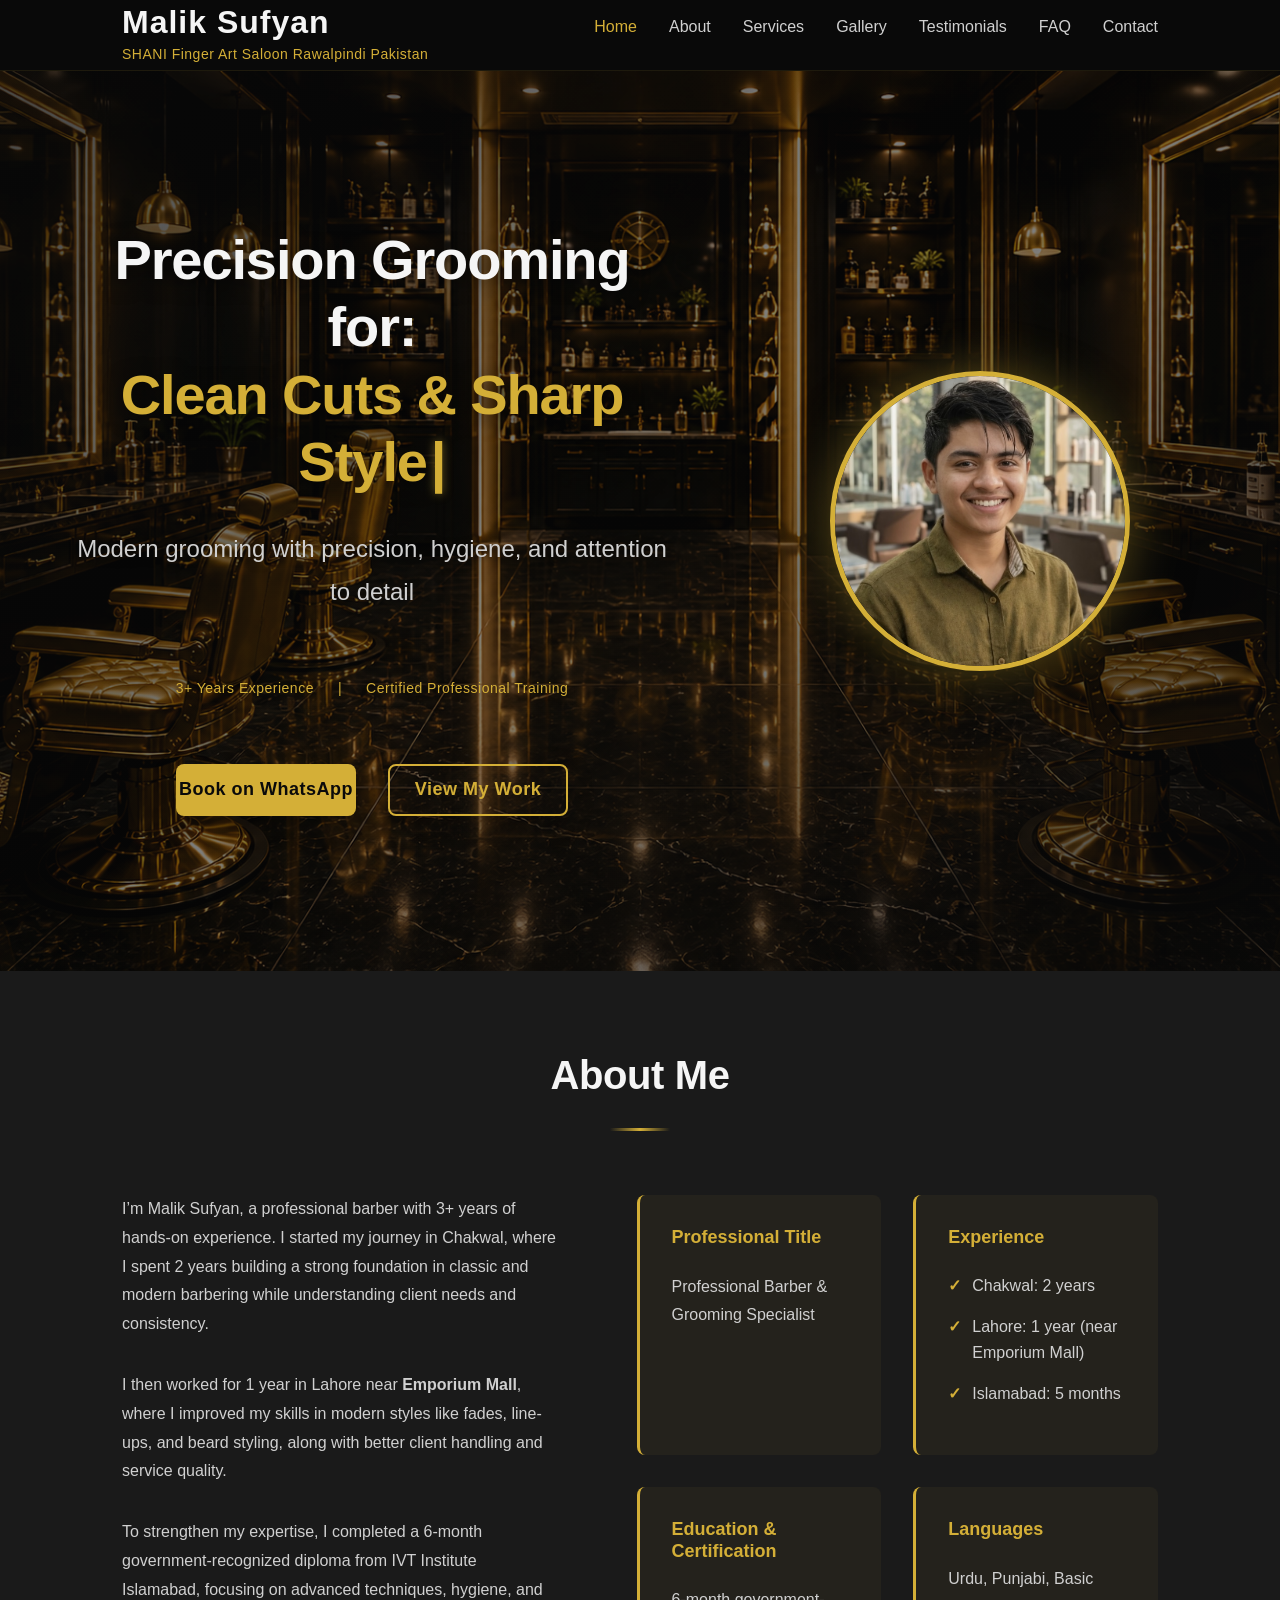
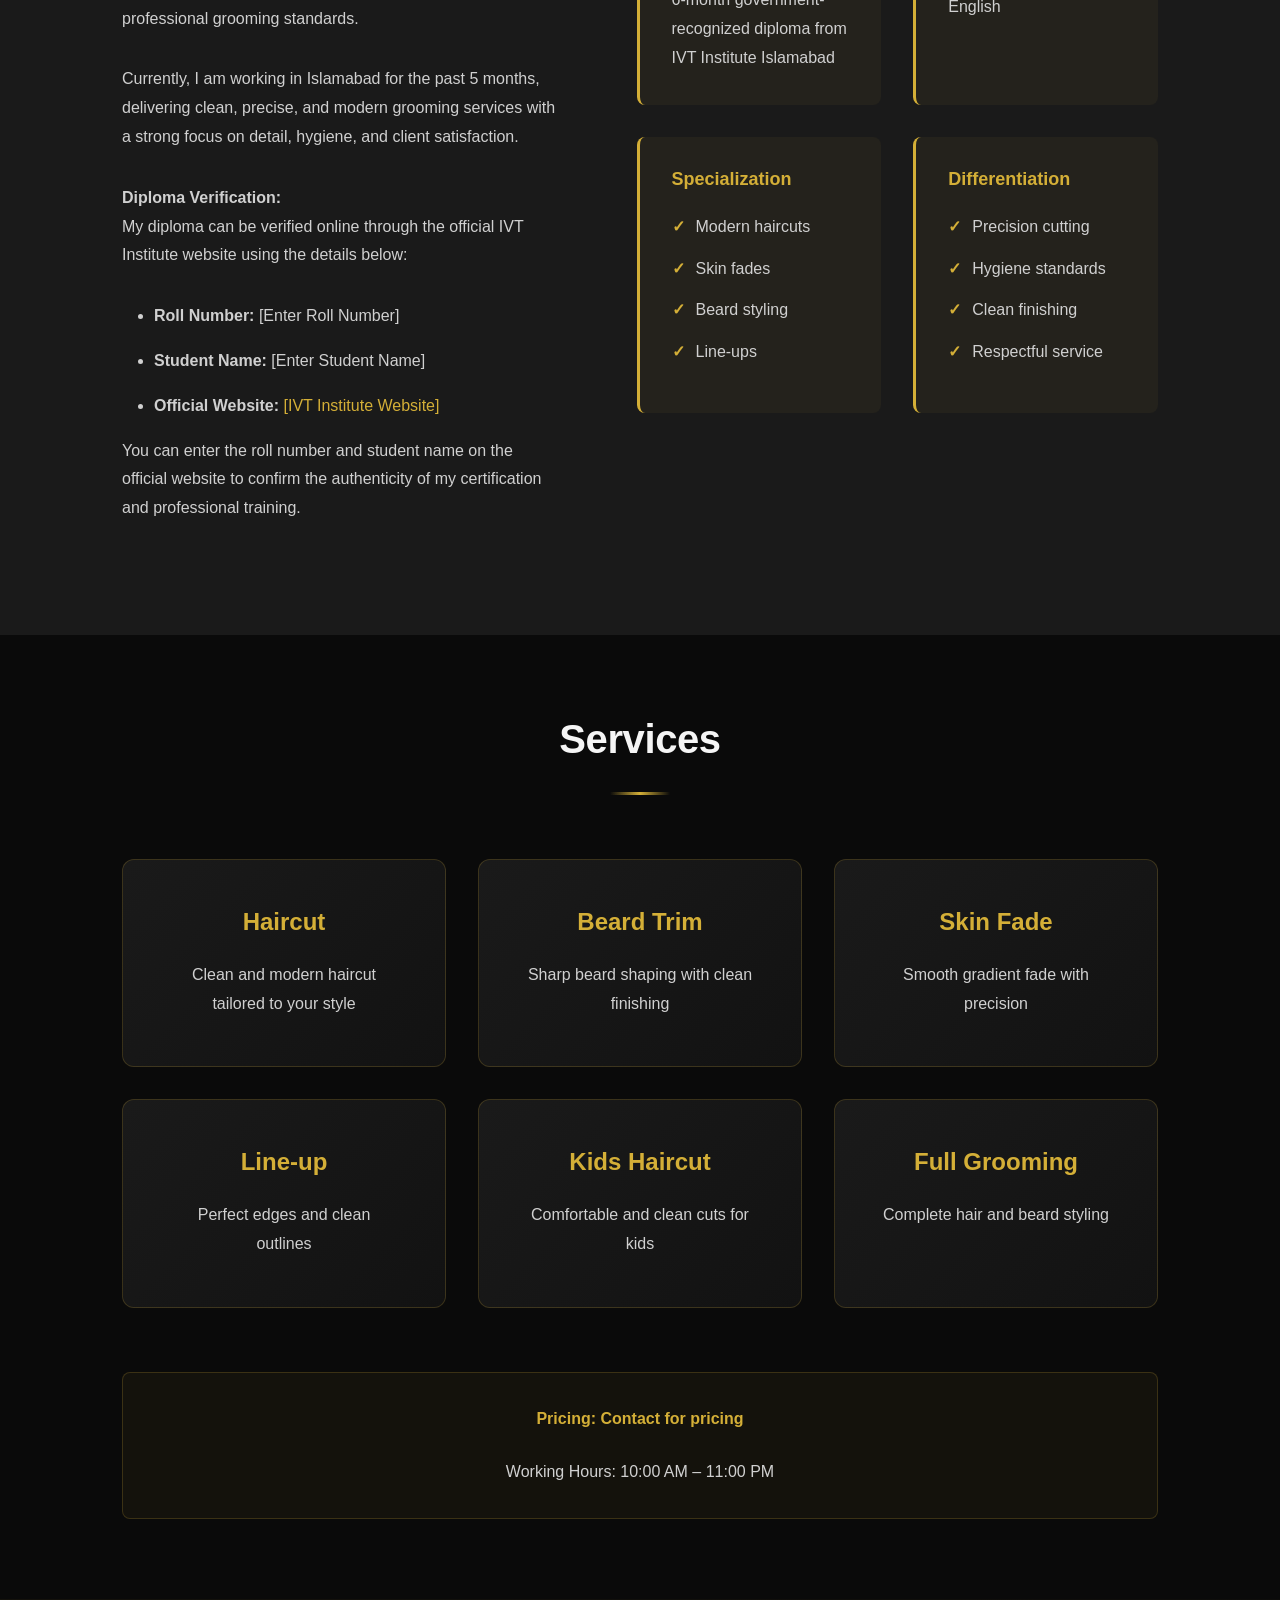
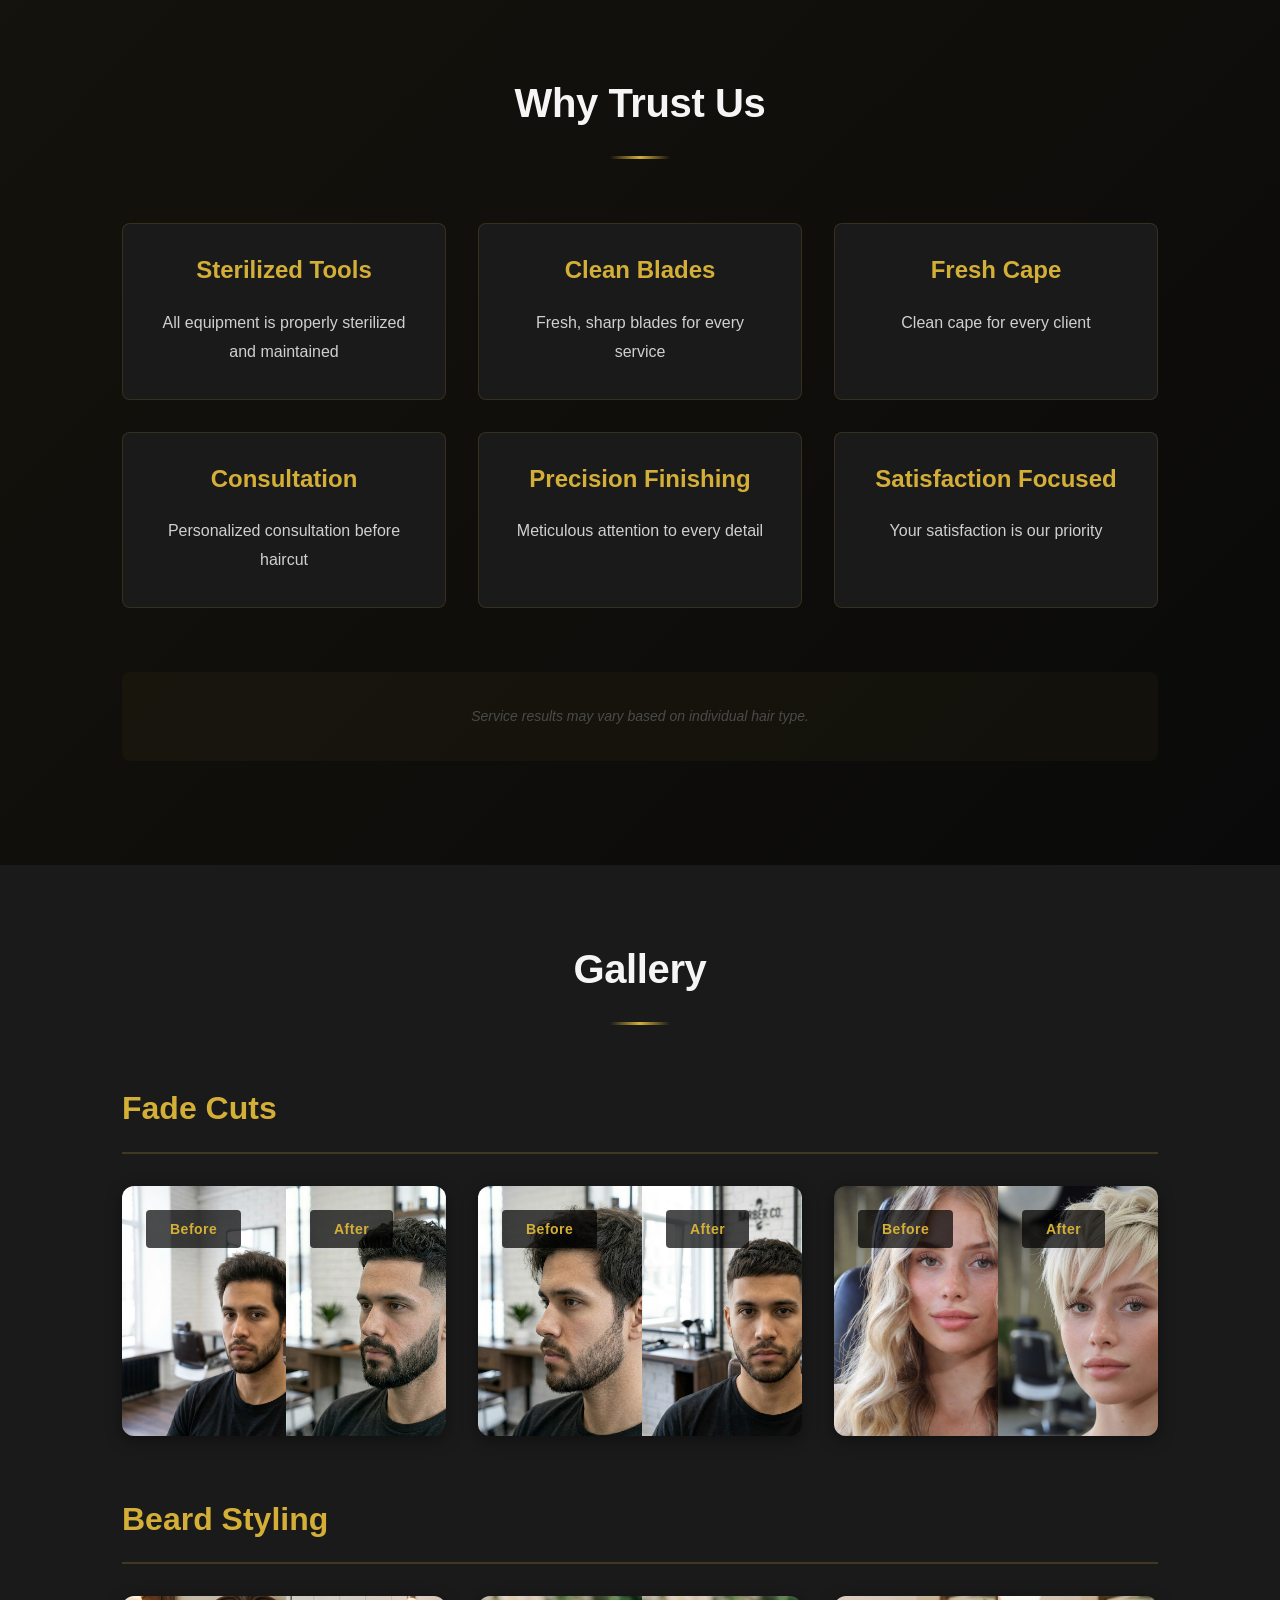
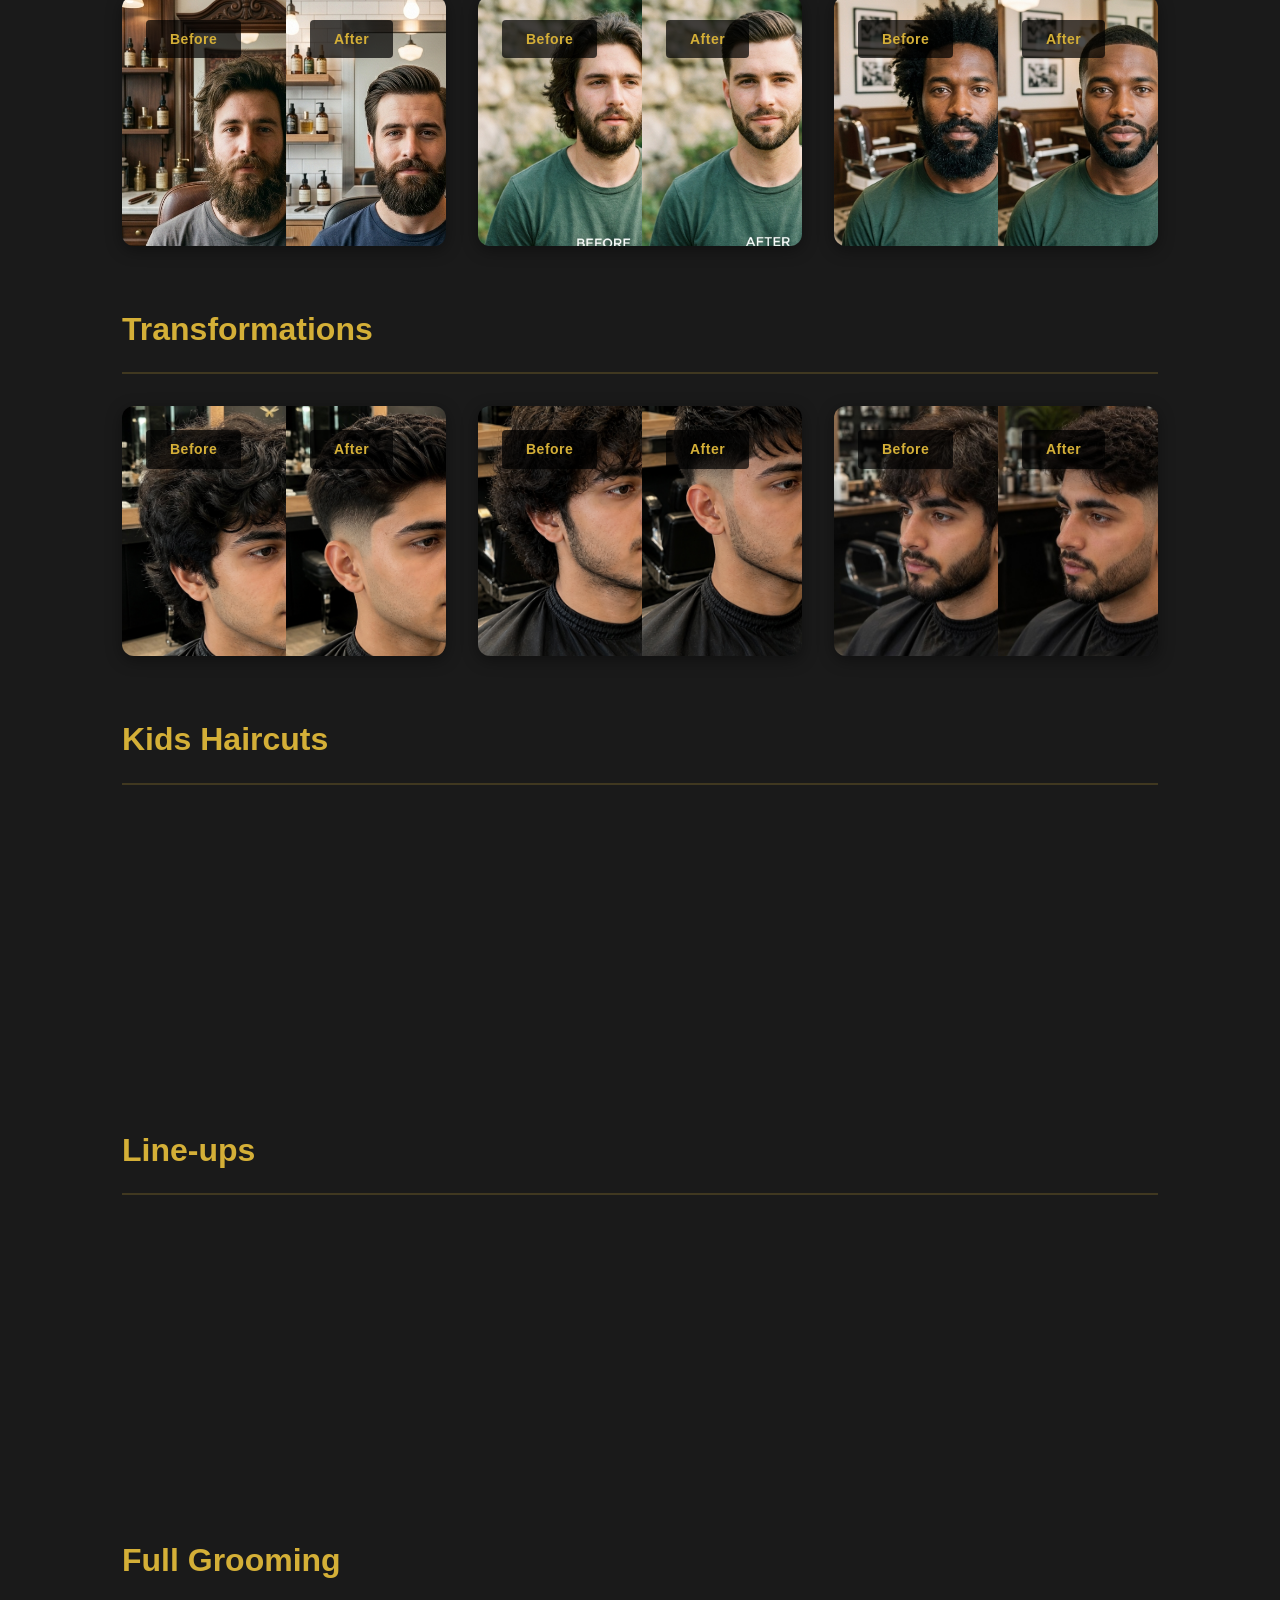
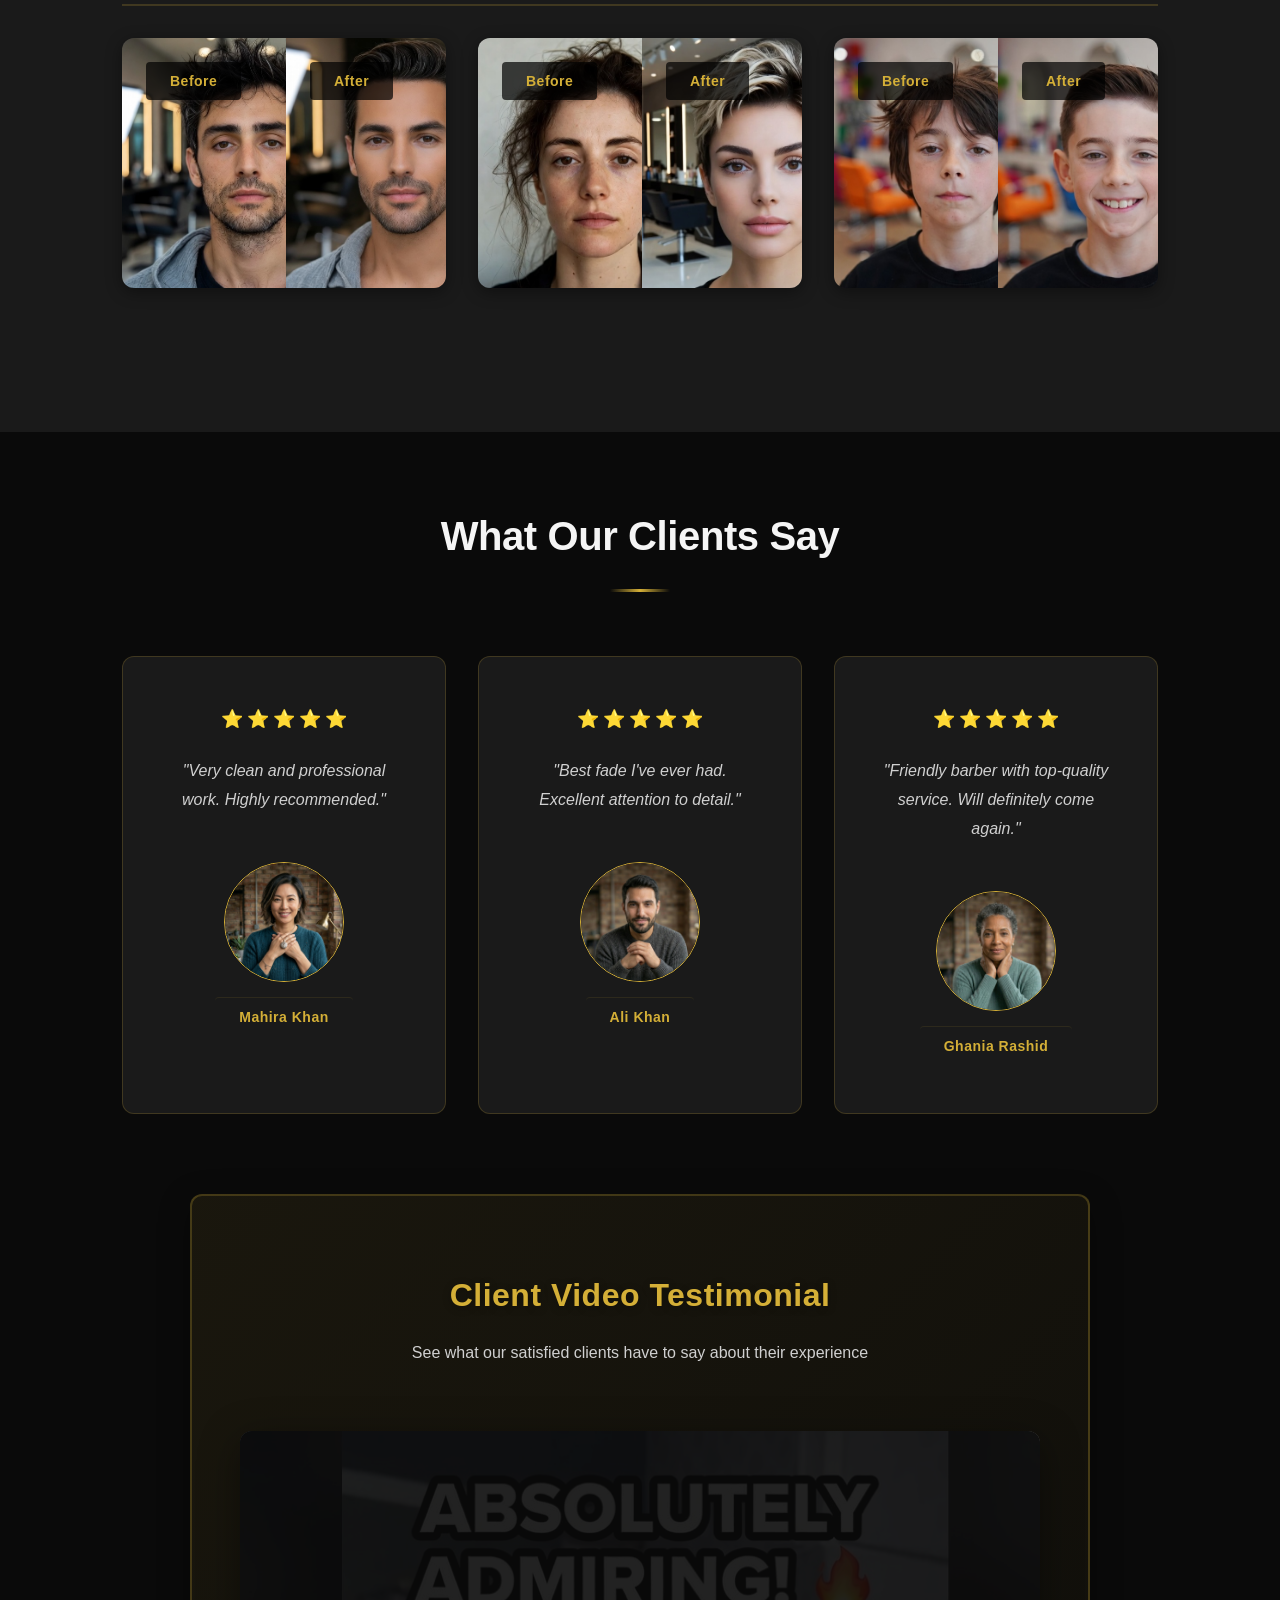
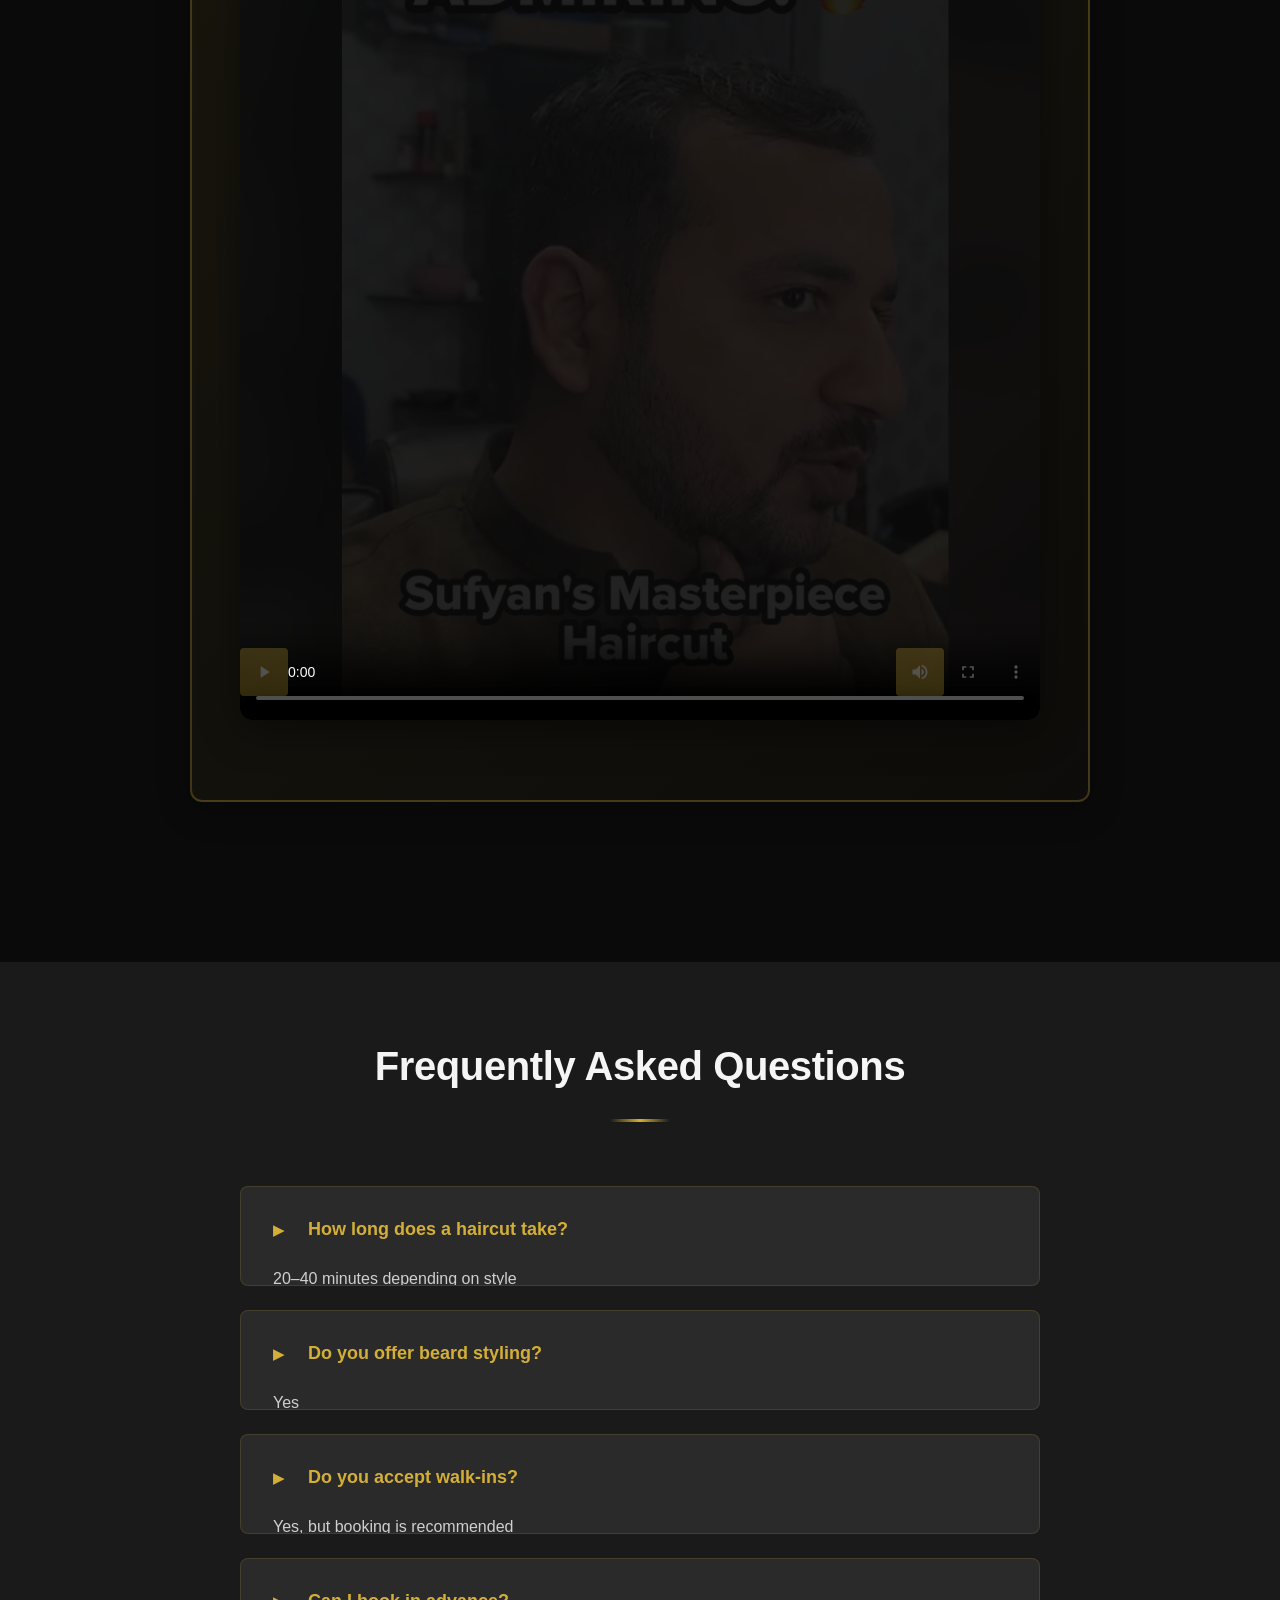
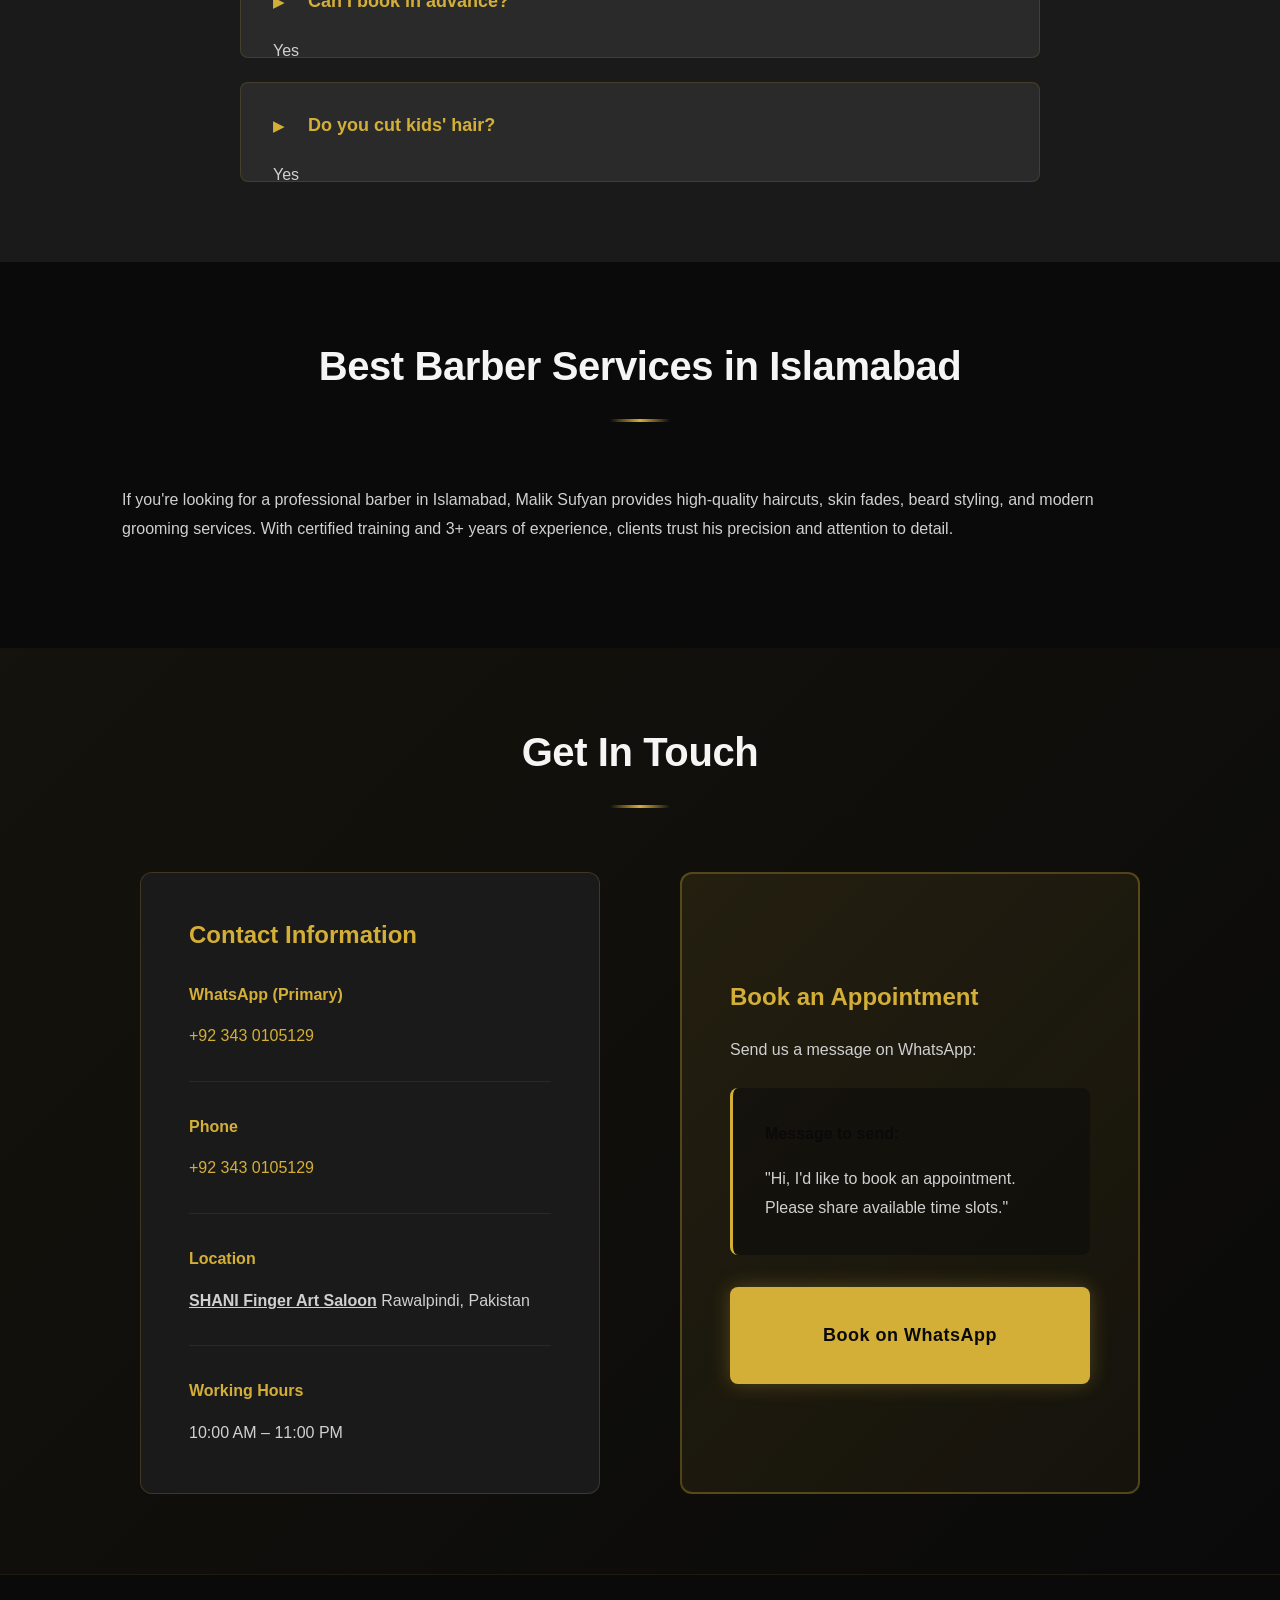
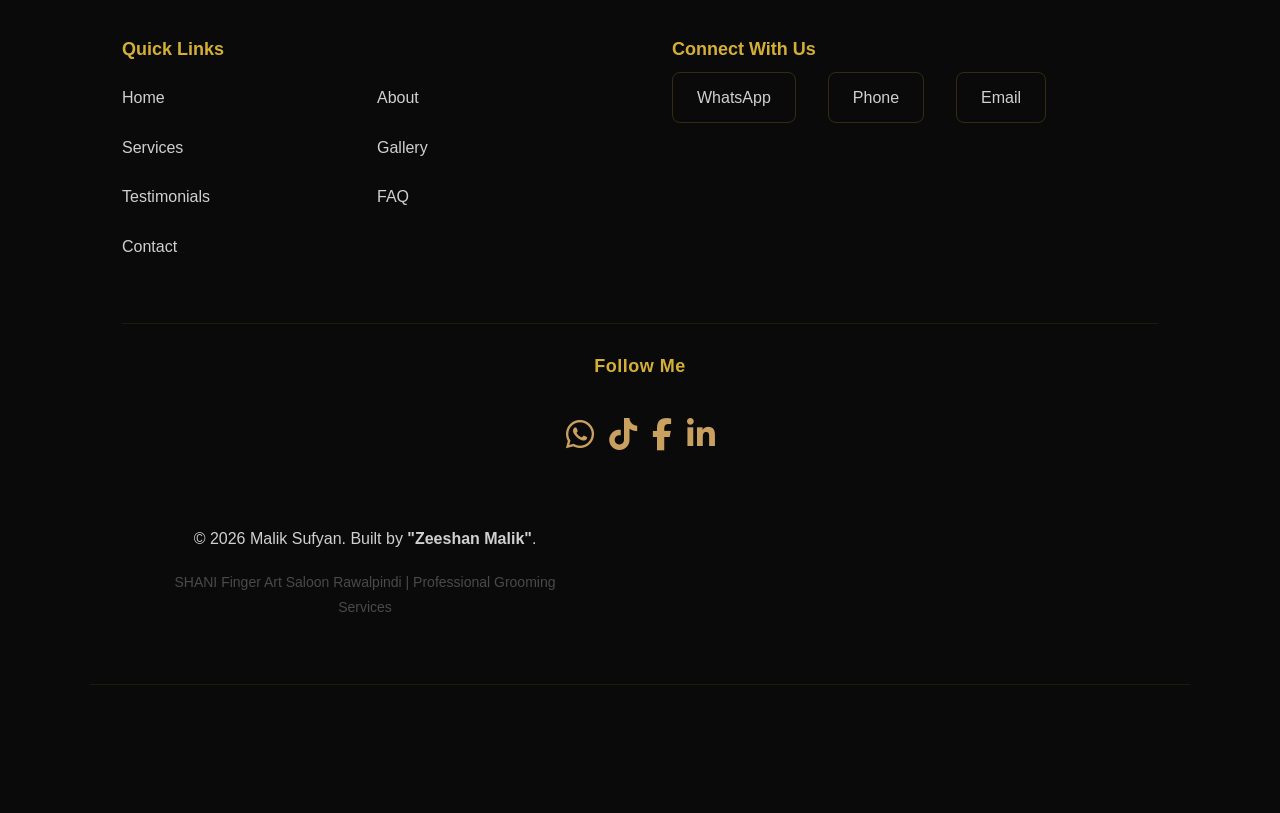
==== index.html @ 424a9e4b "Add subtitles track to testimonial video" ====
<!DOCTYPE html>
<html lang="en">
<head>
    <meta charset="UTF-8">
    <meta name="viewport" content="width=device-width, initial-scale=1.0">
    <meta name ="image" content="https://yourdomain.com/images/sufyan-img/sufyan's-image.jpeg">
    <meta name="description" content="Looking for the best barber in Islamabad? Malik Sufyan offers expert haircuts, skin fades, and beard styling with 3+ years experience. Book your appointment today.">
    <meta name="keywords" content="barber, haircut, beard trim, fade, grooming, Islamabad, professional barber">
    <meta name="author" content="Malik Sufyan">
    <meta property="og:title" content="Malik Sufyan - Professional Barber Islamabad">
    <meta property="og:description" content="Expert haircuts, fades & beard styling in Islamabad. Book now.">
    <meta property="og:image" content="https://yourdomain.com/images/sufyan-img/sufyan's-image.jpeg">
    <meta property="og:url" content="https://yourdomain.com">
    <meta property="og:type" content="website">
    <title>Best Barber in Islamabad | Skin care specialist | Best Barber in Pakistan | top 10 barbers in Pakistan | Malik Sufyan Haircut, Fade & Beard Expert</title>
    <!-- Font Awesome 6.4.0 CDN -->
    <link rel="stylesheet" href="https://cdnjs.cloudflare.com/ajax/libs/font-awesome/6.5.1/css/all.min.css" integrity="sha512-DTOQO9RWCH3ppGqcWaEA1BIZOC6xxalwEsw9c2QQeAIftl+Vegovlnee1c9QX4TctnWMn13TZye+giMm8e2LwA==" crossorigin="anonymous" referrerpolicy="no-referrer" />
    <link rel="stylesheet" href="assets/files/style.css">
    <script type="application/ld+json">
{
  "@context": "https://schema.org",
  "@type": "LocalBusiness",
  "name": "Malik Sufyan Barber",
  "image": "https://yourdomain.com/images/sufyan-img/sufyan's-image.jpeg",
  "telephone": "+923430105129",
  "address": {
    "@type": "PostalAddress",
    "addressLocality": "Islamabad",
    "addressCountry": "PK"
  },
  "url": "https://yourdomain.com",
  "sameAs": [
    "https://instagram.com",
    "https://facebook.com"
  ]
}
</script>
</head>
<body>
    <!-- HEADER & NAVIGATION -->
    <header id="header">
        <div class="header-container">
            <div class="brand">
                <h1 class="brand-name">Malik Sufyan</h1>
                <p class="brand-subtitle">SHANI Finger Art Saloon Rawalpindi Pakistan</p>
            </div>
            <nav class="navigation">
                <ul class="nav-list">
                    <li><a href="#hero" class="nav-link">Home</a></li>
                    <li><a href="#about" class="nav-link">About</a></li>
                    <li><a href="#services" class="nav-link">Services</a></li>
                    <li><a href="#gallery" class="nav-link">Gallery</a></li>
                    <li><a href="#testimonials" class="nav-link">Testimonials</a></li>
                    <li><a href="#faq" class="nav-link">FAQ</a></li>
                    <li><a href="#contact" class="nav-link">Contact</a></li>
                </ul>
            </nav>
        </div>
    </header>

    <main>
        <!-- HERO SECTION WITH BACKGROUND IMAGE -->
        <section id="hero" class="hero">
            <!-- Background Image with Overlay -->
            <div class="hero-background">
    <picture>
        <!-- 1. Ultra-wide/Default Desktop (Large Screens) -->
        <source media="(min-width: 1201px)" srcset="images/sufyan-img/disktopp-img-copy.png">
        
        <!-- 2. Standard Desktop/Laptop -->
        <source media="(min-width: 1001px)" srcset="images/sufyan-img/disktop-img.png">
        
        <!-- 3. Tablet -->
        <source media="(min-width: 601px)" srcset="images/sufyan-img/middle-img.png">
        
        <!-- 4. Mobile (Fallback & Default) -->
        <img src="images/sufyan-img/laxuarry-saloon.png" 
             alt="Luxury Barber Shop Interior with high-end chairs and lighting" 
             class="hero-bg-image"
             loading="lazy"
             fetchpriority="high"
             width="600" 
             height="800">
    </picture>
    <div class="hero-overlay"></div>
</div>

            
            <div class="hero-content">
                <!-- Centered Text Content -->
                <div class="hero-text-content">
                    <h1 class="hero-headline">
                        Precision Grooming for:<br>
                        <span class="typewriter-container">
                            <span class="typewriter"></span><span class="cursor">|</span>
                        </span>
                    </h1>
                    <p class="hero-subheadline">Modern grooming with precision, hygiene, and attention to detail</p>
                    
                    <div class="hero-trust-line">
                        <span>3+ Years Experience</span>
                        <span>|</span>
                        <span>Certified Professional Training</span>
                    </div>

                    <div class="hero-cta-group">
                        <a href="https://wa.me/923430105129?text=Hi%2C%20I%27d%20like%20to%20book%20an%20appointment.%20Please%20share%20available%20time%20slots." class="btn btn-primary btn-fixed" target="_blank" rel="noopener noreferrer">Book on WhatsApp</a>
                        <a href="#gallery" class="btn btn-secondary btn-fixed">View My Work</a>
                    </div>
                </div>

                <!-- Single Centered Round Portrait -->
                <div class="hero-portrait-wrapper">
                    <img src="images/sufyan-img/sufyan's-image.jpeg" alt="Malik Sufyan - Professional Barber" class="hero-portrait-image">
                </div>
            </div>
        </section>

        <!-- ABOUT SECTION -->
        <section id="about" class="about">
            <div class="section-container">
                <h2 class="section-title">About Me</h2>
                <div class="about-content">
                    <div class="about-text">
                        <p>
I’m Malik Sufyan, a professional barber with 3+ years of hands-on experience. I started my journey in Chakwal, where I spent 2 years building a strong foundation in classic and modern barbering while understanding client needs and consistency.
</p>

<p>
I then worked for 1 year in Lahore near <strong>Emporium Mall</strong>, where I improved my skills in modern styles like fades, line-ups, and beard styling, along with better client handling and service quality.
</p>

<p>
To strengthen my expertise, I completed a 6-month government-recognized diploma from IVT Institute Islamabad, focusing on advanced techniques, hygiene, and professional grooming standards.
</p>

<p>
Currently, I am working in Islamabad for the past 5 months, delivering clean, precise, and modern grooming services with a strong focus on detail, hygiene, and client satisfaction.
</p>

<p>
<strong>Diploma Verification:</strong><br>
My diploma can be verified online through the official IVT Institute website using the details below:
</p>

<ul>
    <li><strong>Roll Number:</strong> [Enter Roll Number]</li>
    <li><strong>Student Name:</strong> [Enter Student Name]</li>
    <li><strong>Official Website:</strong> <a href="https://tpsc.org.pk/verification/" target="_blank">[IVT Institute Website]</a></li>
</ul>

<p>
You can enter the roll number and student name on the official website to confirm the authenticity of my certification and professional training.
</p>
                        
                    </div>

                    <div class="about-details">
                        <div class="detail-box">
                            <h3>Professional Title</h3>
                            <p>Professional Barber & Grooming Specialist</p>
                        </div>

                        <div class="detail-box">
                            <h3>Experience</h3>
                            <ul class="experience-list">
                                <li>Chakwal: 2 years</li>
                                <li>Lahore: 1 year (near Emporium Mall)</li>
                                <li>Islamabad: 5 months</li>
                            </ul>
                        </div>

                        <div class="detail-box">
                            <h3>Education & Certification</h3>
                            <p>6-month government-recognized diploma from IVT Institute Islamabad</p>
                        </div>

                        <div class="detail-box">
                            <h3>Languages</h3>
                            <p>Urdu, Punjabi, Basic English</p>
                        </div>

                        <div class="detail-box">
                            <h3>Specialization</h3>
                            <ul class="specialization-list">
                                <li>Modern haircuts</li>
                                <li>Skin fades</li>
                                <li>Beard styling</li>
                                <li>Line-ups</li>
                            </ul>
                        </div>

                        <div class="detail-box">
                            <h3>Differentiation</h3>
                            <ul class="differentiation-list">
                                <li>Precision cutting</li>
                                <li>Hygiene standards</li>
                                <li>Clean finishing</li>
                                <li>Respectful service</li>
                            </ul>
                        </div>
                    </div>
                </div>
            </div>
        </section>

        <!-- SERVICES SECTION -->
        <section id="services" class="services">
            <div class="section-container">
                <h2 class="section-title">Services</h2>
                
                <div class="services-grid">
                    <article class="service-card">
                        <h3 class="service-name">Haircut</h3>
                        <p class="service-description">Clean and modern haircut tailored to your style</p>
                    </article>

                    <article class="service-card">
                        <h3 class="service-name">Beard Trim</h3>
                        <p class="service-description">Sharp beard shaping with clean finishing</p>
                    </article>

                    <article class="service-card">
                        <h3 class="service-name">Skin Fade</h3>
                        <p class="service-description">Smooth gradient fade with precision</p>
                    </article>

                    <article class="service-card">
                        <h3 class="service-name">Line-up</h3>
                        <p class="service-description">Perfect edges and clean outlines</p>
                    </article>

                    <article class="service-card">
                        <h3 class="service-name">Kids Haircut</h3>
                        <p class="service-description">Comfortable and clean cuts for kids</p>
                    </article>

                    <article class="service-card">
                        <h3 class="service-name">Full Grooming</h3>
                        <p class="service-description">Complete hair and beard styling</p>
                    </article>
                </div>

                <div class="services-info">
                    <p class="pricing-note">Pricing: Contact for pricing</p>
                    <p class="working-hours">Working Hours: 10:00 AM – 11:00 PM</p>
                </div>
            </div>
        </section>

        <!-- TRUST SECTION -->
        <section id="trust" class="trust">
            <div class="section-container">
                <h2 class="section-title">Why Trust Us</h2>
                <div class="trust-features">
                    <div class="trust-item">
                        <h3>Sterilized Tools</h3>
                        <p>All equipment is properly sterilized and maintained</p>
                    </div>

                    <div class="trust-item">
                        <h3>Clean Blades</h3>
                        <p>Fresh, sharp blades for every service</p>
                    </div>

                    <div class="trust-item">
                        <h3>Fresh Cape</h3>
                        <p>Clean cape for every client</p>
                    </div>

                    <div class="trust-item">
                        <h3>Consultation</h3>
                        <p>Personalized consultation before haircut</p>
                    </div>

                    <div class="trust-item">
                        <h3>Precision Finishing</h3>
                        <p>Meticulous attention to every detail</p>
                    </div>

                    <div class="trust-item">
                        <h3>Satisfaction Focused</h3>
                        <p>Your satisfaction is our priority</p>
                    </div>
                </div>
                <p class="legal-note">Service results may vary based on individual hair type.</p>
            </div>
        </section>

        <!-- GALLERY SECTION -->
        <section id="gallery" class="gallery">
            <div class="section-container">
                <h2 class="section-title">Gallery</h2>
                
                <!-- Fade Gallery -->
                <h3 class="gallery-category">Fade Cuts</h3>
                <div class="gallery-grid">
                    <div class="gallery-item before-after-pair">
                        <div class="before">
                            <img src="images/fad-cutting/before-imagefor-fad-cut-1.jpeg" alt="Professional skin fade haircut before by Malik Sufyan Islamabad">
                            <span class="before-label">Before</span>
                        </div>
                        <div class="after">
                            <img src="images/fad-cutting/after-image-for-fad-cut-1.jpg" alt="Professional skin fade haircut after by Malik Sufyan Islamabad">
                            <span class="after-label">After</span>
                        </div>
                    </div>

                    <div class="gallery-item before-after-pair">
                        <div class="before">
                            <img src="images/fad-cutting/before-image-for-fad-cut-2.png" alt="Professional skin fade haircut before by Malik Sufyan Islamabad">
                            <span class="before-label">Before</span>
                        </div>
                        <div class="after">
                            <img src="images/fad-cutting/after-image-for-fad-cut-2.png" alt="Professional skin fade haircut after by Malik Sufyan Islamabad">
                            <span class="after-label">After</span>
                        </div>
                    </div>

                    <div class="gallery-item before-after-pair">
                        <div class="before">
                            <img src="images/fad-cutting/before-image-fad-cut-3.jpg" alt="Professional skin fade haircut before by Malik Sufyan Islamabad">
                            <span class="before-label">Before</span>
                        </div>
                        <div class="after">
                            <img src="images/fad-cutting/after-image-fad-cut-3.jpg" alt="Professional skin fade haircut after by Malik Sufyan Islamabad">
                            <span class="after-label">After</span>
                        </div>
                    </div>
                </div>

                <!-- Beard Gallery -->
                <h3 class="gallery-category">Beard Styling</h3>
                <div class="gallery-grid">
                    <div class="gallery-item before-after-pair">
                        <div class="before">
                            <img src="images/beard-styling/before-image-beard-styling-01.jpg" alt="professional beard styling before by Malik Sufyan Islamabad">
                            <span class="before-label">Before</span>
                        </div>
                        <div class="after">
                            <img src="images/beard-styling/after-image-beard-styling-01.png" alt="professional beard styling after by Malik Sufyan Islamabad">
                            <span class="after-label">After</span>
                        </div>
                    </div>

                    <div class="gallery-item before-after-pair">
                        <div class="before">
                            <img src="images/beard-styling/before-image-beard-styling-02.jpg" alt="professional beard styling before by Malik Sufyan Islamabad">
                            <span class="before-label">Before</span>
                        </div>
                        <div class="after">
                            <img src="images/beard-styling/after-image-beard-styling-02.png" alt="professional beard styling after by Malik Sufyan Islamabad">
                            <span class="after-label">After</span>
                        </div>
                    </div>

                    <div class="gallery-item before-after-pair">
                        <div class="before">
                            <img src="images/beard-styling/before-image-beard-styling-03.jpg" alt="professional beard styling before by Malik Sufyan Islamabad">
                            <span class="before-label">Before</span>
                        </div>
                        <div class="after">
                            <img src="images/beard-styling/after-image-beard-styling-03.png" alt="professional beard styling after by Malik Sufyan Islamabad">
                            <span class="after-label">After</span>
                        </div>
                    </div>
                </div>

                <!-- Transformation Gallery -->
                <h3 class="gallery-category">Transformations</h3>
                <div class="gallery-grid">
                    <div class="gallery-item before-after-pair">
                        <div class="before">
                            <img src="images/transformations-cutting/transformation-before-01.jpg" alt="professional hair transformation before by Malik Sufyan Islamabad">
                            <span class="before-label">Before</span>
                        </div>
                        <div class="after">
                            <img src="images/transformations-cutting/transformation-after-01.jpg" alt="professional hair transformation after by Malik Sufyan Islamabad">
                            <span class="after-label">After</span>
                        </div>
                    </div>

                    <div class="gallery-item before-after-pair">
                        <div class="before">
                            <img src="images/transformations-cutting/transformation-before-02.jpg" alt="professional hair transformation before by Malik Sufyan Islamabad">
                            <span class="before-label">Before</span>
                        </div>
                        <div class="after">
                            <img src="images/transformations-cutting/transformation-after-02.jpg" alt="professional hair transformation after by Malik Sufyan Islamabad">
                            <span class="after-label">After</span>
                        </div>
                    </div>

                    <div class="gallery-item before-after-pair">
                        <div class="before">
                            <img src="images/transformations-cutting/transformation-before-03.jpg" alt="professional hair transformation before by Malik Sufyan Islamabad">
                            <span class="before-label">Before</span>
                        </div>
                        <div class="after">
                            <img src="images/transformations-cutting/transformation-after-03.jpg" alt="professional hair transformation after by Malik Sufyan Islamabad">
                            <span class="after-label">After</span>
                        </div>
                    </div>
                </div>

                <!-- Kids Haircut Gallery -->
                <h3 class="gallery-category">Kids Haircuts</h3>
                <div class="gallery-grid">
                    <div class="gallery-item before-after-pair">
                        <div class="before">
                            <img src="images/kids-haircut/kids-before-01.jpg" alt="professional kids haircut before by Malik Sufyan Islamabad">
                            <span class="before-label">Before</span>
                        </div>
                        <div class="after">
                            <img src="images/kids-haircut/kids-after-01.jpg" alt="professional kids haircut after by Malik Sufyan Islamabad">
                            <span class="after-label">After</span>
                        </div>
                    </div>

                    <div class="gallery-item before-after-pair">
                        <div class="before">
                            <img src="images/kids-haircut/kids-before-02.jpg" alt="professional kids haircut before by Malik Sufyan Islamabad">
                            <span class="before-label">Before</span>
                        </div>
                        <div class="after">
                            <img src="images/kids-haircut/kids-after-02.jpg" alt="professional kids haircut after by Malik Sufyan Islamabad">
                            <span class="after-label">After</span>
                        </div>
                    </div>

                    <div class="gallery-item before-after-pair">
                        <div class="before">
                            <img src="images/kids-haircut/kids-before-03.jpg" alt="professional kids haircut before by Malik Sufyan Islamabad">
                            <span class="before-label">Before</span>
                        </div>
                        <div class="after">
                            <img src="images/kids-haircut/kids-after-03.jpg" alt="professional kids haircut after by Malik Sufyan Islamabad">
                            <span class="after-label">After</span>
                        </div>
                    </div>
                </div>

                <!-- Line-up Gallery -->
                <h3 class="gallery-category">Line-ups</h3>
                <div class="gallery-grid">
                    <div class="gallery-item before-after-pair">
                        <div class="before">
                            <img src="images/lineup-style/lineup-before-01.jpg" alt="professional line-up before by Malik Sufyan Islamabad">
                            <span class="before-label">Before</span>
                        </div>
                        <div class="after">
                            <img src="images/lineup-style/lineup-after-01.jpg" alt="professional line-up after by Malik Sufyan Islamabad">
                            <span class="after-label">After</span>
                        </div>
                    </div>

                    <div class="gallery-item before-after-pair">
                        <div class="before">
                            <img src="images/lineup-style/lineup-before-02.jpg" alt="professional line-up before by Malik Sufyan Islamabad">
                            <span class="before-label">Before</span>
                        </div>
                        <div class="after">
                            <img src="images/lineup-style/lineup-after-02.jpg" alt="professional line-up after by Malik Sufyan Islamabad">
                            <span class="after-label">After</span>
                        </div>
                    </div>

                    <div class="gallery-item before-after-pair">
                        <div class="before">
                            <img src="images/lineup-style/lineup-before-03.jpg" alt="professional line-up before by Malik Sufyan Islamabad">
                            <span class="before-label">Before</span>
                        </div>
                        <div class="after">
                            <img src="images/lineup-style/lineup-after-03.jpg" alt="professional line-up after by Malik Sufyan Islamabad">
                            <span class="after-label">After</span>
                        </div>
                    </div>
                </div>

                <!-- Full Grooming Gallery -->
                <h3 class="gallery-category">Full Grooming</h3>
                <div class="gallery-grid">
                    <div class="gallery-item before-after-pair">
                        <div class="before">
                            <img src="images/full-grooming/grooming-before-01.jpg" alt="professional full grooming before by Malik Sufyan Islamabad">
                            <span class="before-label">Before</span>
                        </div>
                        <div class="after">
                            <img src="images/full-grooming/grooming-after-01.jpg" alt="professional full grooming after by Malik Sufyan Islamabad">
                            <span class="after-label">After</span>
                        </div>
                    </div>

                    <div class="gallery-item before-after-pair">
                        <div class="before">
                            <img src="images/full-grooming/grooming-before-02.jpg" alt="professional full grooming before by Malik Sufyan Islamabad">
                            <span class="before-label">Before</span>
                        </div>
                        <div class="after">
                            <img src="images/full-grooming/grooming-after-02.jpg" alt="professional full grooming after by Malik Sufyan Islamabad">
                            <span class="after-label">After</span>
                        </div>
                    </div>

                    <div class="gallery-item before-after-pair">
                        <div class="before">
                            <img src="images/full-grooming/grooming-before-03.jpg" alt="professional full grooming before by Malik Sufyan Islamabad">
                            <span class="before-label">Before</span>
                        </div>
                        <div class="after">
                            <img src="images/full-grooming/grooming-after-03.jpg" alt="professional full grooming after by Malik Sufyan Islamabad">
                            <span class="after-label">After</span>
                        </div>
                    </div>
                </div>
            </div>
        </section>

        <!-- TESTIMONIALS SECTION -->
        <section id="testimonials" class="testimonials">
            <div class="section-container">
                <h2 class="section-title">What Our Clients Say</h2>
                
                <div class="testimonials-grid">
                    <article class="testimonial-card">
                        <div class="stars">
                            <span class="star">⭐</span>
                            <span class="star">⭐</span>
                            <span class="star">⭐</span>
                            <span class="star">⭐</span>
                            <span class="star">⭐</span>
                        </div>
                        <blockquote class="testimonial-text">"Very clean and professional work. Highly recommended."</blockquote>
                        <img src="images/clients/mahira-khan.png" alt="Mahira Khan" class="testimonial-avatar">
                        <footer class="testimonial-author">Mahira Khan</footer>
                    </article>

                    <article class="testimonial-card">
                        <div class="stars">
                            <span class="star">⭐</span>
                            <span class="star">⭐</span>
                            <span class="star">⭐</span>
                            <span class="star">⭐</span>
                            <span class="star">⭐</span>
                        </div>
                        <blockquote class="testimonial-text">"Best fade I've ever had. Excellent attention to detail."</blockquote>
                        <img src="images/clients/ali-khan.png" alt="Ali Khan" class="testimonial-avatar">
                        <footer class="testimonial-author">Ali Khan</footer>
                    </article>

                    <article class="testimonial-card">
                        <div class="stars">
                            <span class="star">⭐</span>
                            <span class="star">⭐</span>
                            <span class="star">⭐</span>
                            <span class="star">⭐</span>
                            <span class="star">⭐</span>
                        </div>
                        <blockquote class="testimonial-text">"Friendly barber with top-quality service. Will definitely come again."</blockquote>
                        <img src="images/clients/ghania-rashid.jpg" alt="Ghania Rashid" class="testimonial-avatar">
                        <footer class="testimonial-author">Ghania Rashid</footer>
                    </article>
                </div>
        <!-- VIDEO TESTIMONIAL SECTION -->
        <div class="video-testimonial-section">
            <h3 class="video-testimonial-title">Client Video Testimonial</h3>
            <p class="video-testimonial-subtitle">See what our satisfied clients have to say about their experience</p>
            
            <div class="video-testimonial-wrapper">
               <video 
    class="testimonial-video"
    controls
    preload="metadata"
    poster="assets/videos/testimonial-poster.jpg">
    <source src="assets/videos/testimonial.mp4" type="video/mp4">
    <source src="assets/videos/testimonial.webm" type="video/webm">
    <track
      kind="subtitles"
      srclang="en"
      label="English captions"
      src="assets/videos/testimonial-en.vtt"
      default
    />
    Your browser does not support the video tag. Please update your browser.
</video>
            </div>
        </div>
        </section>

        <!-- FAQ SECTION -->
        <section id="faq" class="faq">
            <div class="section-container">
                <h2 class="section-title">Frequently Asked Questions</h2>
                
                <div class="faq-list">
                    <article class="faq-item">
                        <h3 class="faq-question">How long does a haircut take?</h3>
                        <p class="faq-answer">20–40 minutes depending on style</p>
                    </article>

                    <article class="faq-item">
                        <h3 class="faq-question">Do you offer beard styling?</h3>
                        <p class="faq-answer">Yes</p>
                    </article>

                    <article class="faq-item">
                        <h3 class="faq-question">Do you accept walk-ins?</h3>
                        <p class="faq-answer">Yes, but booking is recommended</p>
                    </article>

                    <article class="faq-item">
                        <h3 class="faq-question">Can I book in advance?</h3>
                        <p class="faq-answer">Yes</p>
                    </article>

                    <article class="faq-item">
                        <h3 class="faq-question">Do you cut kids' hair?</h3>
                        <p class="faq-answer">Yes</p>
                    </article>
                </div>
            </div>
        </section>

        <!-- SEO CONTENT SECTION -->
        <section id="seo-content" class="seo-content">
            <div class="section-container">
                <h2 class="section-title">Best Barber Services in Islamabad</h2>
                <div class="seo-content-wrapper">
                    <p>
                        If you're looking for a professional barber in Islamabad, Malik Sufyan provides
                        high-quality haircuts, skin fades, beard styling, and modern grooming services.
                        With certified training and 3+ years of experience, clients trust his precision
                        and attention to detail.
                    </p>
                </div>
            </div>
        </section>

        <!-- CONTACT SECTION -->
        <section id="contact" class="contact">
            <div class="section-container">
                <h2 class="section-title">Get In Touch</h2>
                
                <div class="contact-content">
                    <div class="contact-info">
                        <h3>Contact Information</h3>
                        
                        <article class="contact-method">
                            <h4>WhatsApp (Primary)</h4>
                            <p><a href="https://wa.me/923430105129" class="contact-link" target="_blank" rel="noopener noreferrer">+92 343 0105129</a></p>
                        </article>

                        <article class="contact-method">
                            <h4>Phone</h4>
                            <p><a href="tel:+923430105129" class="contact-link">+92 343 0105129</a></p>
                        </article>

                        <article class="contact-method">
                            <h4>Location</h4>
                            <p><strong><u>SHANI Finger Art Saloon</u></strong> Rawalpindi, Pakistan</p>
                        </article>

                        <article class="contact-method">
                            <h4>Working Hours</h4>
                            <p>10:00 AM – 11:00 PM</p>
                        </article>
                    </div>

                    <div class="contact-booking">
                        <h3>Book an Appointment</h3>
                        <p class="booking-message">Send us a message on WhatsApp:</p>
                        <div class="booking-text-box">
                            <p><strong>Message to send:</strong></p>
                            <p>"Hi, I'd like to book an appointment. Please share available time slots."</p>
                        </div>
                        <a href="https://wa.me/923430105129?text=Hi%2C%20I%27d%20like%20to%20book%20an%20appointment.%20Please%20share%20available%20time%20slots." class="btn btn-primary" target="_blank" rel="noopener noreferrer">Book on WhatsApp</a>
                    </div>
                </div>
            </div>
        </section>
    </main>

    <!-- FOOTER -->
    <footer id="footer" class="footer">
        <div class="footer-container">
            <nav class="footer-nav">
                <h3>Quick Links</h3>
                <ul class="footer-links">
                    <li><a href="#hero">Home</a></li>
                    <li><a href="#about">About</a></li>
                    <li><a href="#services">Services</a></li>
                    <li><a href="#gallery">Gallery</a></li>
                    <li><a href="#testimonials">Testimonials</a></li>
                    <li><a href="#faq">FAQ</a></li>
                    <li><a href="#contact">Contact</a></li>
                </ul>
            </nav>

            <div class="footer-contact">
  <h3>Connect With Us</h3>
  <ul class="social-links">
    <li><a href="https://wa.me/923430105129" target="_blank" rel="noopener noreferrer">WhatsApp</a></li>
    <li><a href="tel:+923430105129">Phone</a></li>
    <li><a href="mailto:malik.sufiyan4774@gmail.com">Email</a></li>
  </ul>
</div>

            <!-- Footer Social Links with Font Awesome Icons Only -->
            <div class="footer-social">
                <h3>Follow Me</h3>
                <div class="social-links-footer">
                    <a href="https://wa.me/923430105129" class="social-link-icon" title="WhatsApp Chat" target="_blank" rel="noopener noreferrer">
                        <i class="fab fa-whatsapp"></i>
                    </a>
                    <a href="https://www.tiktok.com/@sufigrooming?_r=1&_t=ZS-966nrOmdXfR" class="social-link-icon" title="Follow on TikTok" target="_blank" rel="noopener noreferrer">
                        <i class="fab fa-tiktok"></i>
                    </a>
                    <a href="https://facebook.com" class="social-link-icon" title="Like on Facebook" target="_blank" rel="noopener noreferrer">
                        <i class="fab fa-facebook-f"></i>
                    </a>
                    <a href="https://linkedin.com" class="social-link-icon" title="Connect on LinkedIn" target="_blank" rel="noopener noreferrer">
                        <i class="fab fa-linkedin-in"></i>
                    </a>
                </div>
            </div>

            <div class="footer-bottom">
                <p class="copyright">&copy; 2026 Malik Sufyan. Built by <b>"Zeeshan Malik"</b>.</p>
                <p class="legal-footer">SHANI Finger Art Saloon Rawalpindi | Professional Grooming Services</p>
            </div>
        </div>
    </footer>

    <!-- FIXED FLOATING WHATSAPP BUTTON (ONLY ONE) -->
    <div class="floating-whatsapp-container">
        <a href="https://wa.me/923430105129?text=Hi%2C%20I%27d%20like%20to%20book%20an%20appointment.%20Please%20share%20available%20time%20slots." 
           class="floating-whatsapp-btn" 
           title="Chat on WhatsApp"
           target="_blank"
           rel="noopener noreferrer"
           aria-label="Open WhatsApp chat">
            <i class="fab fa-whatsapp"></i>
        </a>
    </div>

    <script src="assets/files/script.js"></script>
</body>
</html>
---- assets/files/style.css ----
/* ============================================
   MALIK SUFYAN BARBER PORTFOLIO - PREMIUM CSS
   ============================================ */

/* ============================================
   ROOT VARIABLES & BASE STYLES
   ============================================ */

:root {
    /* Colors */
    --primary-black: #0a0a0a;
    --secondary-black: #1a1a1a;
    --dark-gray: #2a2a2a;
    --medium-gray: #4a4a4a;
    --light-gray: #d0d0d0;
    --off-white: #f5f5f5;
    --accent-gold: #D4AF37;
    --accent-gold-dark: #b8860b;
    --accent-gold-light: #e8c547;
    --whatsapp-green: #25D366;

    /* Spacing */
    --spacing-xs: 0.5rem;
    --spacing-sm: 1rem;
    --spacing-md: 1.5rem;
    --spacing-lg: 2rem;
    --spacing-xl: 3rem;
    --spacing-2xl: 4rem;
    --spacing-3xl: 5rem;

    /* Typography */
    --font-family-primary: -apple-system, BlinkMacSystemFont, 'Segoe UI', Roboto, 'Helvetica Neue', Arial, sans-serif;
    --font-size-xs: 0.75rem;
    --font-size-sm: 0.875rem;
    --font-size-base: 1rem;
    --font-size-lg: 1.125rem;
    --font-size-xl: 1.5rem;
    --font-size-2xl: 2rem;
    --font-size-3xl: 2.5rem;
    --font-size-4xl: 3.5rem;
    --line-height-tight: 1.2;
    --line-height-normal: 1.6;
    --line-height-relaxed: 1.8;

    /* Transitions */
    --transition-fast: 0.2s ease;
    --transition-normal: 0.3s ease;
    --transition-smooth: 0.5s ease;

    /* Borders */
    --border-radius-sm: 4px;
    --border-radius-md: 8px;
    --border-radius-lg: 12px;

    /* Shadows */
    --shadow-sm: 0 2px 8px rgba(0, 0, 0, 0.3);
    --shadow-md: 0 4px 16px rgba(0, 0, 0, 0.4);
    --shadow-lg: 0 8px 24px rgba(0, 0, 0, 0.5);
    --shadow-gold: 0 0 20px rgba(212, 175, 55, 0.3);

    /* Container */
    --container-max-width: 1100px;
    --container-padding: var(--spacing-lg);
}

/* ============================================
   GLOBAL BASE STYLES
   ============================================ */

* {
    margin: 0;
    padding: 0;
    box-sizing: border-box;
}

html {
    scroll-behavior: smooth;
}

body {
    font-family: var(--font-family-primary);
    background-color: var(--primary-black);
    color: var(--light-gray);
    line-height: var(--line-height-normal);
    font-size: var(--font-size-base);
    overflow-x: hidden;
}

/* ============================================
   TYPOGRAPHY
   ============================================ */

h1 {
    font-size: var(--font-size-4xl);
    font-weight: 700;
    line-height: var(--line-height-tight);
    letter-spacing: -0.02em;
    color: var(--off-white);
    margin-bottom: var(--spacing-md);
}

h2 {
    font-size: var(--font-size-3xl);
    font-weight: 700;
    line-height: var(--line-height-tight);
    letter-spacing: -0.01em;
    color: var(--off-white);
    margin-bottom: var(--spacing-lg);
}

h3 {
    font-size: var(--font-size-xl);
    font-weight: 600;
    line-height: var(--line-height-tight);
    color: var(--off-white);
    margin-bottom: var(--spacing-md);
}

h4 {
    font-size: var(--font-size-lg);
    font-weight: 600;
    color: var(--off-white);
    margin-bottom: var(--spacing-sm);
}

p {
    color: var(--light-gray);
    margin-bottom: var(--spacing-md);
    line-height: var(--line-height-relaxed);
}

a {
    color: var(--accent-gold);
    text-decoration: none;
    transition: color var(--transition-normal);
}

a:hover {
    color: var(--accent-gold-light);
}

ul, ol {
    padding-left: var(--spacing-lg);
}

li {
    margin-bottom: var(--spacing-sm);
}

/* ============================================
   CONTAINER & LAYOUT UTILITIES
   ============================================ */

.section-container {
    max-width: var(--container-max-width);
    margin: 0 auto;
    padding: 0 var(--container-padding);
}

.header-container {
    max-width: var(--container-max-width);
    margin: 0 auto;
    padding: 0 var(--container-padding);
    display: flex;
    justify-content: space-between;
    align-items: center;
    min-height: 70px;
}

section {
    padding: var(--spacing-3xl) 0;
}

.section-title {
    text-align: center;
    margin-bottom: var(--spacing-2xl);
    position: relative;
    padding-bottom: var(--spacing-lg);
}

.section-title::after {
    content: '';
    position: absolute;
    bottom: 0;
    left: 50%;
    transform: translateX(-50%);
    width: 60px;
    height: 3px;
    background: linear-gradient(90deg, transparent, var(--accent-gold), transparent);
}

/* ============================================
   BUTTONS
   ============================================ */

.btn {
    display: inline-block;
    padding: var(--spacing-md) var(--spacing-xl);
    border: 2px solid transparent;
    border-radius: var(--border-radius-md);
    font-size: var(--font-size-base);
    font-weight: 600;
    text-align: center;
    cursor: pointer;
    transition: all var(--transition-normal);
    letter-spacing: 0.5px;
    text-decoration: none;
}

.btn:hover {
    transform: translateY(-2px);
}

.btn-primary {
    background-color: var(--accent-gold);
    color: var(--primary-black);
    box-shadow: var(--shadow-gold);
}

.btn-primary:hover {
    background-color: var(--accent-gold-light);
    box-shadow: 0 0 30px rgba(212, 175, 55, 0.5);
    color: var(--primary-black);
}

.btn-secondary {
    background-color: transparent;
    color: var(--accent-gold);
    border-color: var(--accent-gold);
}

.btn-secondary:hover {
    background-color: rgba(212, 175, 55, 0.1);
    border-color: var(--accent-gold-light);
    color: var(--accent-gold-light);
}

/* ============================================
   HEADER & NAVIGATION
   ============================================ */

header {
    position: sticky;
    top: 0;
    z-index: 1000;
    background-color: rgba(10, 10, 10, 0.95);
    backdrop-filter: blur(10px);
    border-bottom: 1px solid rgba(212, 175, 55, 0.1);
    transition: all var(--transition-normal);
}

.brand {
    flex: 1;
}

.brand-name {
    font-size: var(--font-size-2xl);
    font-weight: 700;
    color: var(--off-white);
    margin: 0;
    letter-spacing: 1px;
}

.brand-subtitle {
    font-size: var(--font-size-sm);
    color: var(--accent-gold);
    margin: 0;
    font-weight: 500;
    letter-spacing: 0.5px;
}

.navigation {
    flex: 1;
}

.nav-list {
    list-style: none;
    display: flex;
    gap: var(--spacing-lg);
    justify-content: flex-end;
    align-items: center;
}

.nav-link {
    color: var(--light-gray);
    font-size: var(--font-size-base);
    font-weight: 500;
    transition: color var(--transition-normal);
    position: relative;
}

.nav-link:hover {
    color: var(--accent-gold);
}

.nav-link::after {
    content: '';
    position: absolute;
    bottom: -4px;
    left: 0;
    width: 0;
    height: 2px;
    background-color: var(--accent-gold);
    transition: width var(--transition-normal);
}

.nav-link:hover::after {
    width: 100%;
}

.nav-link.active {
    color: var(--accent-gold);
}

/* ============================================
   HEADER SOCIAL LINKS WITH FONT AWESOME ICONS
   ============================================ */

.header-social {
    display: flex;
    gap: var(--spacing-md);
    align-items: center;
    padding-left: var(--spacing-lg);
    border-left: 1px solid rgba(212, 175, 55, 0.2);
    margin-left: var(--spacing-lg);
}

.social-icon {
    display: flex;
    align-items: center;
    justify-content: center;
    width: 40px;
    height: 40px;
    border-radius: 50%;
    background-color: rgba(212, 175, 55, 0.1);
    transition: all var(--transition-normal);
    text-decoration: none;
    color: var(--accent-gold);
    font-size: var(--font-size-lg);
}

.social-icon:hover {
    background-color: rgba(212, 175, 55, 0.25);
    transform: scale(1.1);
    color: var(--accent-gold-light);
}

.social-icon i {
    width: 20px;
    height: 20px;
    display: flex;
    align-items: center;
    justify-content: center;
}

@media (max-width: 768px) {
    .header-social {
        display: none;
    }
}

/* ============================================
   HERO SECTION WITH PORTRAIT
   ============================================ */
/* ============================================
   HERO SECTION WITH BACKGROUND IMAGE
   ============================================ */

.hero {
    position: relative;
    min-height: 100vh;
    display: flex;
    align-items: center;
    justify-content: center;
    overflow: hidden;
}

/* Hero Background Image */
.hero-background {
    position: absolute;
    top: 0;
    left: 0;
    right: 0;
    bottom: 0;
    z-index: 0;
}

.hero-bg-image {
    width: 100%;
    height: 100%;
    object-fit: cover;
    object-position: center;
}

/* Dark Overlay for Text Readability */
.hero-overlay {
    position: absolute;
    top: 0;
    left: 0;
    right: 0;
    bottom: 0;
    background: linear-gradient(135deg, rgba(10, 10, 10, 0.75) 0%, rgba(10, 10, 10, 0.5) 50%, rgba(10, 10, 10, 0.75) 100%);
    backdrop-filter: blur(0px);
    z-index: 1;
}

/* Hero Content Container */
.hero-content {
    position: relative;
    z-index: 2;
    display: flex;
    align-items: center;
    justify-content: center;
    gap: var(--spacing-3xl);
    max-width: 1200px;
    margin: 0 auto;
    padding: var(--spacing-2xl) var(--spacing-lg);
    width: 100%;
}

/* Text Content */
.hero-text-content {
    flex: 1;
    max-width: 600px;
    text-align: center;
}

.hero-headline {
    font-size: var(--font-size-4xl);
    font-weight: 700;
    line-height: var(--line-height-tight);
    margin-bottom: var(--spacing-lg);
    color: var(--off-white);
    letter-spacing: -0.02em;
    text-shadow: 0 4px 20px rgba(0, 0, 0, 0.5);
}

.hero-subheadline {
    font-size: var(--font-size-xl);
    color: var(--light-gray);
    margin-bottom: var(--spacing-2xl);
    line-height: var(--line-height-relaxed);
    text-shadow: 0 2px 10px rgba(0, 0, 0, 0.4);
}

.hero-trust-line {
    display: flex;
    justify-content: center;
    align-items: center;
    gap: var(--spacing-md);
    margin-bottom: var(--spacing-2xl);
    font-size: var(--font-size-sm);
    color: var(--accent-gold);
    font-weight: 500;
    letter-spacing: 0.5px;
    text-shadow: 0 2px 8px rgba(0, 0, 0, 0.3);
}

.hero-cta-group {
    display: flex;
    justify-content: center;
    gap: var(--spacing-lg);
    flex-wrap: wrap;
}

.hero-cta-group .btn {
    padding: var(--spacing-md) var(--spacing-2xl);
    font-size: var(--font-size-lg);
    box-shadow: 0 8px 24px rgba(0, 0, 0, 0.3);
}

.hero-cta-group .btn:hover {
    box-shadow: 0 12px 32px rgba(0, 0, 0, 0.4);
}

/* ============================================
   SINGLE ROUND PORTRAIT IMAGE
   ============================================ */

.hero-portrait-wrapper {
    flex: 1;
    display: flex;
    align-items: center;
    justify-content: center;
    max-width: 400px;
    margin: 0 auto;
}

.hero-portrait-image {
    width: 300px;
    height: 300px;
    border-radius: 50%;
    object-fit: cover;
    object-position: center;
    border: 5px solid var(--accent-gold);
    box-shadow: 
        0 0 50px rgba(212, 175, 55, 0.4),
        inset 0 0 30px rgba(212, 175, 55, 0.15),
        0 20px 60px rgba(0, 0, 0, 0.6);
    transition: all var(--transition-normal);
    animation: portrait-float 4s ease-in-out infinite;
}

.hero-portrait-image:hover {
    box-shadow: 
        0 0 70px rgba(212, 175, 55, 0.6),
        inset 0 0 40px rgba(212, 175, 55, 0.2),
        0 30px 80px rgba(0, 0, 0, 0.7);
    transform: scale(1.03);
}

@keyframes portrait-float {
    0%, 100% {
        transform: translateY(0px);
    }
    50% {
        transform: translateY(-15px);
    }
}

/* ============================================
   TYPEWRITER ANIMATION
   ============================================ */

.typewriter-container {
    position: relative;
    display: inline-block;
    min-width: 200px;
    color: var(--accent-gold);
}

.typewriter {
    display: inline;
    min-height: 1em;
    min-width: 200px;
}

.cursor {
    display: inline-block;
    margin-left: 4px;
    font-weight: bold;
    color: var(--accent-gold);
    animation: blink-cursor 1s infinite;
    text-shadow: 0 0 10px rgba(212, 175, 55, 0.5);
}

@keyframes blink-cursor {
    0%, 49% {
        opacity: 1;
    }
    50%, 100% {
        opacity: 0;
    }
}

/* ============================================
   RESPONSIVE DESIGN - TABLET (1024px)
   ============================================ */

@media (max-width: 1024px) {
    .hero-content {
        flex-direction: column;
        gap: var(--spacing-2xl);
    }

    .hero-text-content {
        text-align: center;
    }

    .hero-headline {
        font-size: var(--font-size-3xl);
    }

    .hero-portrait-image {
        width: 280px;
        height: 280px;
    }
}

/* ============================================
   RESPONSIVE DESIGN - TABLET (768px)
   ============================================ */

@media (max-width: 768px) {
    .hero {
        min-height: 90vh;
    }

    .hero-content {
        flex-direction: column;
        gap: var(--spacing-lg);
        padding: var(--spacing-lg) var(--spacing-md);
    }

    .hero-text-content {
        max-width: 100%;
        order: 2;
    }

    .hero-portrait-wrapper {
        max-width: 100%;
        order: 1;
    }

    .hero-headline {
        font-size: var(--font-size-2xl);
    }

    .hero-subheadline {
        font-size: var(--font-size-lg);
    }

    .hero-portrait-image {
        width: 250px;
        height: 250px;
    }

    .hero-overlay {
        background: linear-gradient(135deg, rgba(10, 10, 10, 0.8) 0%, rgba(10, 10, 10, 0.6) 50%, rgba(10, 10, 10, 0.8) 100%);
    }
}

/* ============================================
   RESPONSIVE DESIGN - MOBILE (480px)
   ============================================ */

@media (max-width: 480px) {
    .hero {
        min-height: 100vh;
        padding-top: var(--spacing-lg);
    }

    .hero-content {
        flex-direction: column;
        gap: var(--spacing-lg);
        padding: var(--spacing-lg) var(--spacing-md);
    }

    .hero-headline {
        font-size: var(--font-size-2xl);
    }

    .hero-subheadline {
        font-size: var(--font-size-base);
        margin-bottom: var(--spacing-lg);
    }

    .hero-trust-line {
        flex-direction: column;
        gap: var(--spacing-sm);
        font-size: var(--font-size-xs);
        margin-bottom: var(--spacing-lg);
    }

    .hero-cta-group {
        flex-direction: column;
        gap: var(--spacing-md);
    }

    .hero-cta-group .btn {
        width: 100%;
        padding: var(--spacing-md) var(--spacing-lg);
    }

    .hero-portrait-image {
        width: 220px;
        height: 220px;
        border-width: 4px;
    }

    .hero-portrait-wrapper {
        order: 1;
    }

    .hero-text-content {
        order: 2;
    }

    .typewriter-container {
        min-width: 120px;
    }

    .typewriter {
        min-width: 120px;
    }

    .cursor {
        margin-left: 2px;
    }

    .hero-overlay {
        background: linear-gradient(135deg, rgba(10, 10, 10, 0.85) 0%, rgba(10, 10, 10, 0.7) 50%, rgba(10, 10, 10, 0.85) 100%);
    }
}

/* ============================================
   ACCESSIBILITY
   ============================================ */

@media (prefers-reduced-motion: reduce) {
    .hero-portrait-image {
        animation: none;
    }

    .cursor {
        animation: none;
        opacity: 1;
    }
}

/* ============================================
   TYPEWRITER ANIMATION
   ============================================ */

.typewriter-container {
    position: relative;
    display: inline-block;
    min-width: 200px;
    color: var(--accent-gold);
}

.typewriter {
    display: inline;
    min-height: 1em;
    min-width: 200px;
}

.cursor {
    display: inline-block;
    margin-left: 4px;
    font-weight: bold;
    color: var(--accent-gold);
    animation: blink-cursor 1s infinite;
}

@keyframes blink-cursor {
    0%, 49% {
        opacity: 1;
    }
    50%, 100% {
        opacity: 0;
    }
}

/* ============================================
   FLOATING WHATSAPP BUTTON (BOTTOM-RIGHT)
   ============================================ */
.floating-whatsapp-container {
    position: fixed;
    bottom: 30px;
    right: 30px;
    z-index: 999;
    
    /* 1. Set initial hidden state for JS to work with */
    opacity: 0;
    transform: scale(0.8);
    pointer-events: none; /* Prevents clicking when invisible */
    
    /* 2. Add smooth transition for the fade in/out */
    transition: opacity 0.3s ease, transform 0.3s ease;
}

/* Add a class to handle making it visible via JS */
.floating-whatsapp-container.is-visible {
    opacity: 1;
    transform: scale(1);
    pointer-events: auto;
}

.floating-whatsapp-btn {
    display: flex;
    align-items: center;
    justify-content: center;
    width: 70px;
    height: 70px;
    border-radius: 50%;
    background: linear-gradient(135deg, #25D366 0%, #1da753 100%);
    box-shadow: 0 4px 20px rgba(37, 211, 102, 0.4);
    text-decoration: none;
    border: none;
    cursor: pointer;
    color: white;
    font-size: 32px;
    transition: all 0.3s ease; /* Ensure smooth hover */
    
    /* 3. Move the floating animation HERE to avoid JS conflicts */
    animation: float-pulse 3s ease-in-out infinite; 
}

.floating-whatsapp-btn:hover {
    transform: scale(1.15); /* Note: this might temporarily pause the float animation during hover, which is normal */
    box-shadow: 0 8px 30px rgba(37, 211, 102, 0.6);
}

@keyframes float-pulse {
    0%, 100% {
        transform: translateY(0px);
    }
    50% {
        transform: translateY(-12px);
    }
}

/* ... Keep your existing @media queries here ... */

/* ============================================
   ABOUT SECTION
   ============================================ */

#about {
    background-color: var(--secondary-black);
}

.about-content {
    display: grid;
    grid-template-columns: 1fr 1.2fr;
    gap: var(--spacing-3xl);
    align-items: start;
}

.about-text {
    line-height: var(--line-height-relaxed);
}

.about-text p {
    margin-bottom: var(--spacing-lg);
    color: var(--light-gray);
}

.about-details {
    display: grid;
    grid-template-columns: 1fr 1fr;
    gap: var(--spacing-lg);
}

.detail-box {
    padding: var(--spacing-lg);
    background-color: rgba(212, 175, 55, 0.05);
    border-left: 3px solid var(--accent-gold);
    border-radius: var(--border-radius-md);
    transition: all var(--transition-normal);
}

.detail-box:hover {
    background-color: rgba(212, 175, 55, 0.1);
    box-shadow: var(--shadow-sm);
}

.detail-box h3 {
    color: var(--accent-gold);
    margin-bottom: var(--spacing-md);
    font-size: var(--font-size-lg);
}

.detail-box p {
    color: var(--light-gray);
    margin-bottom: 0;
}

.experience-list,
.specialization-list,
.differentiation-list {
    list-style: none;
    padding: 0;
}

.experience-list li,
.specialization-list li,
.differentiation-list li {
    margin-bottom: var(--spacing-sm);
    padding-left: var(--spacing-md);
    position: relative;
}

.experience-list li::before,
.specialization-list li::before,
.differentiation-list li::before {
    content: '✓';
    position: absolute;
    left: 0;
    color: var(--accent-gold);
    font-weight: bold;
}

/* ============================================
   SERVICES SECTION
   ============================================ */

#services {
    background-color: var(--primary-black);
}

.services-grid {
    display: grid;
    grid-template-columns: repeat(auto-fit, minmax(300px, 1fr));
    gap: var(--spacing-lg);
    margin-bottom: var(--spacing-2xl);
}

.service-card {
    padding: var(--spacing-xl);
    background: linear-gradient(135deg, rgba(42, 42, 42, 0.5) 0%, rgba(26, 26, 26, 0.5) 100%);
    border: 1px solid rgba(212, 175, 55, 0.2);
    border-radius: var(--border-radius-lg);
    transition: all var(--transition-normal);
    text-align: center;
}

.service-card:hover {
    border-color: var(--accent-gold);
    background: linear-gradient(135deg, rgba(212, 175, 55, 0.1) 0%, rgba(212, 175, 55, 0.05) 100%);
    box-shadow: var(--shadow-gold);
    transform: translateY(-8px);
}

.service-name {
    color: var(--accent-gold);
    margin-bottom: var(--spacing-md);
    font-size: var(--font-size-xl);
    font-weight: 600;
}

.service-description {
    color: var(--light-gray);
    line-height: var(--line-height-relaxed);
    margin-bottom: 0;
}

.services-info {
    text-align: center;
    padding: var(--spacing-lg);
    background-color: rgba(212, 175, 55, 0.05);
    border-radius: var(--border-radius-md);
    border: 1px solid rgba(212, 175, 55, 0.2);
}

.pricing-note {
    color: var(--accent-gold);
    font-weight: 600;
    margin-bottom: var(--spacing-md);
}

.working-hours {
    color: var(--light-gray);
    margin-bottom: 0;
}

/* ============================================
   TRUST SECTION
   ============================================ */

#trust {
    background: linear-gradient(135deg, rgba(212, 175, 55, 0.05) 0%, transparent 100%);
}

.trust-features {
    display: grid;
    grid-template-columns: repeat(auto-fit, minmax(280px, 1fr));
    gap: var(--spacing-lg);
    margin-bottom: var(--spacing-2xl);
}

.trust-item {
    padding: var(--spacing-lg);
    background-color: var(--secondary-black);
    border-radius: var(--border-radius-md);
    border: 1px solid rgba(212, 175, 55, 0.15);
    text-align: center;
    transition: all var(--transition-normal);
}

.trust-item:hover {
    border-color: var(--accent-gold);
    background-color: rgba(212, 175, 55, 0.05);
    transform: translateY(-4px);
    box-shadow: var(--shadow-sm);
}

.trust-item h3 {
    color: var(--accent-gold);
    margin-bottom: var(--spacing-md);
}

.trust-item p {
    color: var(--light-gray);
    margin-bottom: 0;
    line-height: var(--line-height-relaxed);
}

.legal-note {
    text-align: center;
    color: var(--medium-gray);
    font-size: var(--font-size-sm);
    font-style: italic;
    margin-top: var(--spacing-lg);
    padding: var(--spacing-lg);
    background-color: rgba(212, 175, 55, 0.03);
    border-radius: var(--border-radius-md);
}

/* ============================================
   GALLERY SECTION
   ============================================ */

#gallery {
    background-color: var(--secondary-black);
}

.gallery-category {
    font-size: var(--font-size-2xl);
    color: var(--accent-gold);
    margin: var(--spacing-2xl) 0 var(--spacing-lg) 0;
    padding-bottom: var(--spacing-md);
    border-bottom: 2px solid rgba(212, 175, 55, 0.2);
}

.gallery-grid {
    display: grid;
    grid-template-columns: repeat(auto-fit, minmax(300px, 1fr));
    gap: var(--spacing-lg);
    margin-bottom: var(--spacing-2xl);
}

.gallery-item {
    overflow: hidden;
    border-radius: var(--border-radius-lg);
    box-shadow: var(--shadow-md);
}

.before-after-pair {
    display: grid;
    grid-template-columns: 1fr 1fr;
    gap: 4px;
}

.before,
.after {
    position: relative;
    overflow: hidden;
    background-color: var(--dark-gray);
    aspect-ratio: 1;
    min-height: 250px;
}

.before img,
.after img {
    width: 100%;
    height: 100%;
    object-fit: cover;
    transition: transform var(--transition-normal);
}

.before:hover img,
.after:hover img {
    transform: scale(1.05);
}

.before-label,
.after-label {
    position: absolute;
    top: var(--spacing-md);
    left: var(--spacing-md);
    background-color: rgba(0, 0, 0, 0.7);
    color: var(--accent-gold);
    padding: var(--spacing-xs) var(--spacing-md);
    border-radius: var(--border-radius-sm);
    font-size: var(--font-size-sm);
    font-weight: 600;
    letter-spacing: 0.5px;
}

/* ============================================
   TESTIMONIALS SECTION
   ============================================ */

#testimonials {
    background-color: var(--primary-black);
}

.testimonials-grid {
    display: grid;
    grid-template-columns: repeat(auto-fit, minmax(300px, 1fr));
    gap: var(--spacing-lg);
    margin-bottom: var(--spacing-2xl);
}

.testimonial-card {
    padding: var(--spacing-xl);
    background-color: var(--secondary-black);
    border: 1px solid rgba(212, 175, 55, 0.2);
    border-radius: var(--border-radius-lg);
    transition: all var(--transition-normal);
}

.testimonial-card:hover {
    border-color: var(--accent-gold);
    box-shadow: var(--shadow-gold);
    transform: translateY(-6px);
   background-color: rgba(212, 175, 55, 0.05);
}

.stars {
    display: flex;
    gap: 4px;
    margin-bottom: var(--spacing-md);
}

.star {
    font-size: var(--font-size-lg);
}

.testimonial-text {
    color: var(--light-gray);
    font-size: var(--font-size-base);
    line-height: var(--line-height-relaxed);
    margin-bottom: var(--spacing-lg);
    font-style: italic;
}

.testimonial-author {
    color: var(--accent-gold);
    background-color: var(--spacing-2xl);
    padding: var(--spacing-xs) var(--spacing-md);
    border-radius: var(--border-radius-sm);
    font-weight: 600;
    font-size: var(--font-size-sm);
    letter-spacing: 0.5px;
}
.testimonial-author:hover {
   background-color: rgba(212, 175, 55, 0.05);
}

.video-testimonial-placeholder {
    text-align: center;
    padding: var(--spacing-2xl);
    background-color: var(--secondary-black);
    border: 2px dashed rgba(212, 175, 55, 0.3);
    border-radius: var(--border-radius-lg);
    margin-top: var(--spacing-2xl);
}

.video-testimonial-placeholder h3 {
    color: var(--accent-gold);
    margin-bottom: var(--spacing-md);
}

.video-testimonial-placeholder p {
    color: var(--medium-gray);
    margin-bottom: var(--spacing-lg);
}

.video-testimonial-placeholder img {
    max-width: 100%;
    height: auto;
    border-radius: var(--border-radius-md);
    opacity: 0.7;
}

/* Style for the client avatar inside the card */
.testimonial-avatar {
    width: 120px;         /* Adjust size as needed */
    height: 120px;        /* Should match width for a perfect circle */
    border-radius: 50%;  /* Makes it a circle */
    object-fit: cover;   /* Ensures image isn't stretched */
    border: 1px solid var(--accent-gold); /* Adds a golden border */
    margin: 15px auto;   /* Centers it */
    display: block;
}

/* Optional: Adjust the testimonial-card text area if it feels too cramped */
.testimonial-card {
    text-align: center; /* Ensures everything inside is centered */
    display: flex;
    flex-direction: column;
    align-items: center;
}
/* ============================================
   VIDEO TESTIMONIAL SECTION - SELF-HOSTED
   ============================================ */

.video-testimonial-section {
    text-align: center;
    padding: var(--spacing-3xl) var(--spacing-lg);
    margin: var(--spacing-3xl) auto;
    max-width: 900px;
    background: linear-gradient(135deg, rgba(212, 175, 55, 0.08) 0%, rgba(212, 175, 55, 0.02) 100%);
    border: 2px solid rgba(212, 175, 55, 0.25);
    border-radius: var(--border-radius-lg);
    box-shadow: 0 8px 32px rgba(0, 0, 0, 0.3);
    transition: all var(--transition-normal);
}

.video-testimonial-section:hover {
    border-color: var(--accent-gold);
    box-shadow: 0 12px 48px rgba(212, 175, 55, 0.2);
    transform: translateY(-4px);
}

.video-testimonial-title {
    color: var(--accent-gold);
    font-size: var(--font-size-2xl);
    font-weight: 700;
    margin-bottom: var(--spacing-md);
    letter-spacing: 0.5px;
    text-shadow: 0 2px 8px rgba(0, 0, 0, 0.3);
}

.video-testimonial-subtitle {
    color: var(--light-gray);
    font-size: var(--font-size-base);
    margin-bottom: var(--spacing-2xl);
    line-height: var(--line-height-relaxed);
    font-weight: 500;
}

.video-testimonial-wrapper {
    position: relative;
    width: 100%;
    max-width: 800px;
    margin: 0 auto;
    aspect-ratio: 9 / 10;
    border-radius: var(--border-radius-lg);
    overflow: hidden;
    box-shadow: 
        0 10px 40px rgba(0, 0, 0, 0.4),
        inset 0 0 20px rgba(212, 175, 55, 0.1);
    background: linear-gradient(135deg, var(--dark-gray) 0%, var(--secondary-black) 100%);
}

.testimonial-video {
    width: 100%;
    height: 100%;
    object-fit: cover;
    display: block;
}

/* Custom video controls styling */
.testimonial-video::-webkit-media-controls-panel {
    background-color: rgba(10, 10, 10, 0.9);
}

.testimonial-video::-webkit-media-controls-play-button,
.testimonial-video::-webkit-media-controls-mute-button {
    background-color: rgba(212, 175, 55, 0.8);
    border-radius: 4px;
}

.testimonial-video::-webkit-media-controls-play-button:hover,
.testimonial-video::-webkit-media-controls-mute-button:hover {
    background-color: var(--accent-gold);
}

/* Responsive adjustments for tablet */
@media (max-width: 1024px) {
    .video-testimonial-section {
        padding: var(--spacing-2xl) var(--spacing-lg);
        margin: var(--spacing-2xl) auto;
    }

    .video-testimonial-title {
        font-size: var(--font-size-xl);
    }

    .video-testimonial-subtitle {
        font-size: var(--font-size-sm);
    }
}

/* Responsive adjustments for mobile */
@media (max-width: 768px) {
    .video-testimonial-section {
        padding: var(--spacing-xl) var(--spacing-md);
        margin: var(--spacing-xl) var(--spacing-md);
        border-radius: var(--border-radius-md);
    }

    .video-testimonial-title {
        font-size: var(--font-size-lg);
        margin-bottom: var(--spacing-sm);
    }

    .video-testimonial-subtitle {
        font-size: var(--font-size-xs);
        margin-bottom: var(--spacing-lg);
    }

    .video-testimonial-wrapper {
        max-width: 100%;
        aspect-ratio: 9 / 16;
    }
}

/* Responsive adjustments for small mobile */
@media (max-width: 480px) {
    .video-testimonial-section {
        padding: var(--spacing-lg) var(--spacing-md);
        margin: var(--spacing-lg) 0;
        border-radius: var(--border-radius-md);
    }

    .video-testimonial-title {
        font-size: var(--font-size-base);
        margin-bottom: var(--spacing-xs);
    }

    .video-testimonial-subtitle {
        font-size: var(--font-size-xs);
        margin-bottom: var(--spacing-lg);
    }

    .video-testimonial-wrapper {
        aspect-ratio: 9 / 16;
    }
}

/* Accessibility - Ensure video is visible with reduced motion */
@media (prefers-reduced-motion: reduce) {
    .video-testimonial-section {
        transition: none;
    }
}
/* ============================================
   FAQ SECTION
   ============================================ */

#faq {
    background-color: var(--secondary-black);
}

.faq-list {
    display: grid;
    grid-template-columns: 1fr;
    gap: var(--spacing-md);
    max-width: 800px;
    margin: 0 auto;
}

.faq-item {
    padding: var(--spacing-lg);
    background-color: var(--dark-gray);
    border: 1px solid rgba(212, 175, 55, 0.15);
    border-radius: var(--border-radius-md);
    transition: all var(--transition-normal);
    cursor: pointer;
    max-height: 100px;
    overflow: hidden;
}

.faq-item:hover {
    border-color: var(--accent-gold);
    background-color: rgba(212, 175, 55, 0.05);
    box-shadow: var(--shadow-sm);
}

.faq-item.faq-open {
    max-height: 500px;
}

.faq-question {
    color: var(--accent-gold);
    margin-bottom: var(--spacing-md);
    font-size: var(--font-size-lg);
    font-weight: 600;
    display: flex;
    align-items: center;
}

.faq-question::before {
    content: '▶';
    display: inline-block;
    margin-right: var(--spacing-md);
    transition: transform var(--transition-normal);
    font-size: var(--font-size-sm);
}

.faq-item:hover .faq-question::before {
    transform: rotate(90deg);
}

.faq-item.faq-open .faq-question::before {
    transform: rotate(90deg);
}

.faq-answer {
    color: var(--light-gray);
    line-height: var(--line-height-relaxed);
    margin-bottom: 0;
}

/* ============================================
   CONTACT SECTION
   ============================================ */

#contact {
    background: linear-gradient(135deg, rgba(212, 175, 55, 0.05) 0%, transparent 100%);
}

.contact-content {
    display: grid;
    grid-template-columns: 1fr 1fr;
    gap: var(--spacing-3xl);
    max-width: 1000px;
    margin: 0 auto;
}

.contact-info {
    padding: var(--spacing-xl);
    background-color: var(--secondary-black);
    border: 1px solid rgba(212, 175, 55, 0.2);
    border-radius: var(--border-radius-lg);
}

.contact-info h3 {
    color: var(--accent-gold);
    margin-bottom: var(--spacing-lg);
}

.contact-method {
    margin-bottom: var(--spacing-lg);
    padding-bottom: var(--spacing-lg);
    border-bottom: 1px solid rgba(212, 175, 55, 0.1);
}

.contact-method:last-child {
    border-bottom: none;
    margin-bottom: 0;
    padding-bottom: 0;
}

.contact-method h4 {
    color: var(--accent-gold);
    margin-bottom: var(--spacing-sm);
    font-size: var(--font-size-base);
}

.contact-method p {
    color: var(--light-gray);
    margin-bottom: 0;
    line-height: var(--line-height-normal);
}

.contact-link {
    color: var(--accent-gold);
    font-weight: 500;
    transition: color var(--transition-normal);
}

.contact-link:hover {
    color: var(--accent-gold-light);
}

.contact-booking {
    padding: var(--spacing-xl);
    background: linear-gradient(135deg, rgba(212, 175, 55, 0.1) 0%, rgba(212, 175, 55, 0.05) 100%);
    border: 2px solid rgba(212, 175, 55, 0.3);
    border-radius: var(--border-radius-lg);
    display: flex;
    flex-direction: column;
    justify-content: center;
}

.contact-booking h3 {
    color: var(--accent-gold);
    margin-bottom: var(--spacing-md);
}

.booking-message {
    color: var(--light-gray);
    margin-bottom: var(--spacing-md);
    font-size: var(--font-size-base);
}

.booking-text-box {
    background-color: rgba(10, 10, 10, 0.5);
    padding: var(--spacing-lg);
    border-left: 3px solid var(--accent-gold);
    border-radius: var(--border-radius-md);
    margin-bottom: var(--spacing-lg);
}

.booking-text-box p {
    margin-bottom: var(--spacing-sm);
    color: var(--light-gray);
}

.booking-text-box p:last-child {
    margin-bottom: 0;
}

.booking-text-box strong {
    color: var(--primary-black);
}

.contact-booking .btn {
    width: 100%;
    padding: var(--spacing-lg) var(--spacing-xl);
    font-size: var(--font-size-lg);
}

/* ============================================
   FOOTER SOCIAL LINKS WITH FONT AWESOME ICONS
   ============================================ */

.footer-social {
    grid-column: 1 / -1;
    text-align: center;
    padding-top: var(--spacing-lg);
    border-top: 1px solid rgba(212, 175, 55, 0.1);
}

.footer-social h3 {
    color: var(--accent-gold);
    margin-bottom: var(--spacing-lg);
    font-size: var(--font-size-lg);
    letter-spacing: 0.5px;
}

.social-links-footer {
    display: flex;
    gap: 15px;
    margin-top: 10px;
    justify-content: center;
    flex-wrap: wrap;
}

.social-link-icon {
    font-size: 32px;
    color: #c9a060;
    transition: color 0.3s;
    cursor: pointer;
}

.social-link-icon:hover {
    color: #fff;
}

@media (max-width: 480px) {
    .social-links-footer {
        gap: var(--spacing-sm);
    }

    .social-link-icon {
        width: 50px;
        height: 50px;
    }
}

/* ============================================
   FLOATING WHATSAPP BUTTON
   ============================================ */

.floating-whatsapp-container {
    position: fixed;
    bottom: 30px;
    right: 30px;
    z-index: 1000;
    opacity: 0;
    transform: scale(0.8);
    pointer-events: none;
    transition: all 0.3s ease;
}

.floating-whatsapp-btn {
    display: flex;
    align-items: center;
    justify-content: center;
    width: 60px;
    height: 60px;
    background-color: #25d366;
    border-radius: 50%;
    color: #fff;
    font-size: 30px;
    box-shadow: 0 4px 10px rgba(0, 0, 0, 0.3);
    cursor: pointer;
    text-decoration: none;
    transition: all 0.3s ease;
}

.floating-whatsapp-btn:hover {
    transform: scale(1.1);
    box-shadow: 0 6px 15px rgba(0, 0, 0, 0.4);
}

/* ============================================
   FOOTER
   ============================================ */

footer {
    background-color: var(--primary-black);
    border-top: 1px solid rgba(212, 175, 55, 0.1);
    padding: var(--spacing-2xl) 0;
}

.footer-container {
    max-width: var(--container-max-width);
    margin: 0 auto;
    padding: 0 var(--container-padding);
    display: grid;
    grid-template-columns: 1fr 1fr;
    gap: var(--spacing-2xl);
    margin-bottom: var(--spacing-2xl);
    border-bottom: 1px solid rgba(212, 175, 55, 0.1);
    padding-bottom: var(--spacing-2xl);
}

.footer-nav h3,
.footer-contact h3 {
    color: var(--accent-gold);
    margin-bottom: var(--spacing-md);
    font-size: var(--font-size-lg);
}

.footer-links {
    list-style: none;
    padding: 0;
    display: grid;
    grid-template-columns: 1fr 1fr;
    gap: var(--spacing-md);
}

.footer-links li {
    margin-bottom: 0;
}

.footer-links a {
    color: var(--light-gray);
    transition: color var(--transition-normal);
}

.footer-links a:hover {
    color: var(--accent-gold);
}

.social-links {
    list-style: none;
    padding: 0;
    display: flex;
    gap: var(--spacing-lg);
}

.social-links li {
    margin-bottom: 0;
}

.social-links a {
    color: var(--light-gray);
    font-weight: 500;
    transition: all var(--transition-normal);
    padding: var(--spacing-sm) var(--spacing-md);
    border: 1px solid rgba(212, 175, 55, 0.2);
    border-radius: var(--border-radius-md);
}

.social-links a:hover {
    color: var(--accent-gold);
    border-color: var(--accent-gold);
    background-color: rgba(212, 175, 55, 0.1);
}

.footer-bottom {
    text-align: center;
    max-width: var(--container-max-width);
    margin: 0 auto;
    padding: 0 var(--container-padding);
}

.copyright {
    color: var(--light-gray);
    font-weight: 500;
    margin-bottom: var(--spacing-sm);
}

.legal-footer {
    color: var(--medium-gray);
    font-size: var(--font-size-sm);
    margin-bottom: 0;
}

/* ============================================
   SCROLL ANIMATIONS & POLISH
   ============================================ */

.reveal-element {
    opacity: 0;
    transform: translateY(30px);
    transition: opacity 0.6s ease, transform 0.6s ease;
}

.reveal-element.visible {
    opacity: 1;
    transform: translateY(0);
}

.mobile-menu-toggle {
    display: none;
    flex-direction: column;
    background: none;
    border: none;
    cursor: pointer;
    padding: 0;
    gap: 6px;
    z-index: 1001;
}

.mobile-menu-toggle span {
    width: 24px;
    height: 2px;
    background-color: var(--accent-gold);
    transition: all 0.3s ease;
    border-radius: 2px;
}

.mobile-menu-toggle.active span:nth-child(1) {
    transform: rotate(45deg) translate(8px, 8px);
}

.mobile-menu-toggle.active span:nth-child(2) {
    opacity: 0;
}

.mobile-menu-toggle.active span:nth-child(3) {
    transform: rotate(-45deg) translate(7px, -7px);
}

@media (max-width: 768px) {
    .mobile-menu-toggle {
        display: flex;
    }

    .nav-list {
        position: fixed;
        top: 70px;
        left: 0;
        right: 0;
        background-color: var(--primary-black);
        flex-direction: column;
        gap: var(--spacing-lg);
        padding: var(--spacing-lg);
        display: none;
        border-bottom: 1px solid rgba(212, 175, 55, 0.2);
        z-index: 1000;
    }

    .nav-list.mobile-open {
        display: flex;
    }

    .nav-link {
        font-size: var(--font-size-lg);
    }
}

header.scrolled {
    background-color: rgba(10, 10, 10, 1);
    box-shadow: 0 4px 12px rgba(0, 0, 0, 0.5);
}

/* ============================================
   RESPONSIVE DESIGN - TABLET (768px)
   ============================================ */

@media (max-width: 1024px) {
    .hero-content {
        grid-template-columns: 1fr;
        gap: var(--spacing-2xl);
    }

    .hero-headline {
        font-size: var(--font-size-3xl);
    }

    .hero-portrait {
        width: 250px;
        height: 250px;
    }
}

@media (max-width: 768px) {
    :root {
        --spacing-xl: 2rem;
        --spacing-2xl: 3rem;
        --spacing-3xl: 4rem;
        --font-size-4xl: 2.5rem;
        --font-size-3xl: 2rem;
    }

    h1 {
        font-size: var(--font-size-3xl);
    }

    .header-container {
        flex-direction: column;
        gap: var(--spacing-md);
        min-height: auto;
        padding: var(--spacing-md) var(--container-padding);
    }

    .nav-list {
        flex-direction: column;
        gap: var(--spacing-md);
        justify-content: center;
        width: 100%;
    }

    .nav-link {
        font-size: var(--font-size-sm);
    }

    .hero {
        min-height: 80vh;
        padding: var(--spacing-lg) 0;
    }

    .hero-content {
        grid-template-columns: 1fr;
        gap: var(--spacing-lg);
        padding: var(--spacing-lg);
    }

    .hero-image-container {
        max-width: 300px;
    }

    .salon-accent-1 {
        width: 320px;
        height: 320px;
    }

    .salon-accent-2 {
        width: 280px;
        height: 280px;
    }

    .salon-accent-3 {
        width: 240px;
        height: 240px;
    }

    .hero-portrait {
        width: 220px;
        height: 220px;
    }

    .hero-headline {
        font-size: var(--font-size-2xl);
        text-align: center;
    }

    .hero-subheadline {
        font-size: var(--font-size-lg);
        text-align: center;
    }

    .hero-trust-line {
        justify-content: center;
    }

    .hero-cta-group {
        flex-direction: column;
        justify-content: center;
    }

    .hero-cta-group .btn {
        width: 100%;
    }

    .about-content {
        grid-template-columns: 1fr;
        gap: var(--spacing-2xl);
    }

    .about-details {
        grid-template-columns: 1fr;
    }

    .services-grid {
        grid-template-columns: 1fr;
    }

    .trust-features {
        grid-template-columns: 1fr;
    }

    .testimonials-grid {
        grid-template-columns: 1fr;
    }

    .contact-content {
        grid-template-columns: 1fr;
        gap: var(--spacing-2xl);
    }

    .footer-container {
        grid-template-columns: 1fr;
        gap: var(--spacing-lg);
        margin-bottom: var(--spacing-lg);
        padding-bottom: var(--spacing-lg);
    }

    .footer-links {
        grid-template-columns: 1fr;
    }

    .social-links {
        justify-content: center;
    }

    .footer-social {
        grid-column: auto;
        border-top: none;
        padding-top: 0;
    }

    .social-links-footer {
        flex-direction: column;
        gap: var(--spacing-md);
    }

    .social-link {
        width: 100%;
        justify-content: center;
        padding: var(--spacing-md);
    }

    section {
        padding: var(--spacing-2xl) 0;
    }

    .section-container {
        padding: 0 var(--spacing-md);
    }

    .typewriter-container {
        min-width: 150px;
    }

    .typewriter {
        min-width: 150px;
    }
}

/* ============================================
   RESPONSIVE DESIGN - MOBILE (max-width: 480px)
   ============================================ */

@media (max-width: 480px) {
    :root {
        --spacing-lg: 1rem;
        --spacing-xl: 1.5rem;
        --spacing-2xl: 2rem;
        --spacing-3xl: 2.5rem;
        --font-size-4xl: 2rem;
        --font-size-3xl: 1.5rem;
        --font-size-2xl: 1.25rem;
        --font-size-xl: 1rem;
        --container-padding: var(--spacing-md);
    }

    h1 {
        font-size: var(--font-size-3xl);
        margin-bottom: var(--spacing-md);
    }

    h2 {
        font-size: var(--font-size-2xl);
        margin-bottom: var(--spacing-lg);
    }

    h3 {
        font-size: var(--font-size-lg);
    }

    .header-container {
        padding: var(--spacing-md);
    }

    .brand-name {
        font-size: var(--font-size-xl);
    }

    .brand-subtitle {
        font-size: var(--font-size-xs);
    }

    .nav-list {
        gap: var(--spacing-sm);
        font-size: var(--font-size-xs);
    }

    .nav-link {
        font-size: var(--font-size-xs);
    }

    .hero {
        min-height: 80vh;
    }

    .hero-content {
        gap: var(--spacing-lg);
        padding: var(--spacing-md);
    }

    .hero-image-container {
        max-width: 250px;
    }

    .salon-accent-1 {
        width: 280px;
        height: 280px;
    }

    .salon-accent-2 {
        width: 240px;
        height: 240px;
    }

    .salon-accent-3 {
        width: 200px;
        height: 200px;
    }

    .hero-portrait {
        width: 180px;
        height: 180px;
        border-width: 3px;
    }

    .hero-headline {
        font-size: var(--font-size-2xl);
    }

    .hero-subheadline {
        font-size: var(--font-size-base);
        margin-bottom: var(--spacing-lg);
    }

    .hero-trust-line {
        flex-direction: column;
        gap: var(--spacing-sm);
        font-size: var(--font-size-xs);
        margin-bottom: var(--spacing-lg);
    }

    .hero-cta-group {
        gap: var(--spacing-md);
        flex-direction: column;
    }

    .btn {
        padding: var(--spacing-md) var(--spacing-lg);
        font-size: var(--font-size-sm);
    }

    .hero-cta-group .btn {
        font-size: var(--font-size-base);
        width: 100%;
    }

    .detail-box {
        padding: var(--spacing-md);
    }

    .before,
    .after {
        min-height: 180px;
    }

    .gallery-grid {
        grid-template-columns: 1fr;
        gap: var(--spacing-md);
    }

    .faq-list {
        max-width: 100%;
    }

    .faq-item {
        padding: var(--spacing-md);
    }

    .contact-booking .btn {
        padding: var(--spacing-md) var(--spacing-lg);
    }

    section {
        padding: var(--spacing-lg) 0;
    }

    .section-title {
        margin-bottom: var(--spacing-lg);
    }

    .booking-text-box {
        padding: var(--spacing-md);
    }

    .typewriter-container {
        min-width: 100px;
    }

    .typewriter {
        min-width: 100px;
    }

    .cursor {
        margin-left: 2px;
    }
}

/* ============================================
   SCROLL ANIMATIONS & POLISH
   ============================================ */

@media (prefers-reduced-motion: no-preference) {
    html {
        scroll-behavior: smooth;
    }

    button,
    a,
    .btn {
        transition: all var(--transition-normal);
    }
}

/* ============================================
   PRINT STYLES
   ============================================ */

@media print {
    header,
    footer,
    .hero-cta-group,
    .contact-booking .btn,
    .floating-whatsapp-container {
        display: none;
    }

    body {
        background-color: white;
        color: black;
    }
}

/* ============================================
   FONT AWESOME ICON ADJUSTMENTS
   ============================================ */

i.fab {
    display: inline-block;
    font-size: inherit;
    line-height: 1;
}


/* ============================================
   HERO BUTTONS - FIXED SIZE
   ============================================ */

.btn-fixed {
    width: 180px !important;
    min-width: 180px !important;
    max-width: 180px !important;
    flex-shrink: 0;
    cursor: pointer !important;
    padding: var(--spacing-md) var(--spacing-xl) !important;
    white-space: nowrap;
    height: 50px;
    display: flex;
    align-items: center;
    justify-content: center;
}

@media (max-width: 768px) {
    .btn-fixed {
        width: 150px !important;
        min-width: 150px !important;
        max-width: 150px !important;
        height: 45px;
        padding: var(--spacing-sm) var(--spacing-lg) !important;
        font-size: var(--font-size-sm) !important;
    }
}

@media (max-width: 480px) {
    .btn-fixed {
        width: 100% !important;
        min-width: auto !important;
        max-width: none !important;
        height: auto;
        padding: var(--spacing-md) var(--spacing-lg) !important;
    }

    .hero-cta-group {
        flex-direction: column;
        gap: var(--spacing-md);
    }
}

/* ============================================
   MOBILE NAV DRAWER GLASS EFFECT
============================================ */
header {
  position: relative;
  z-index: 1000;
  overflow: visible;
}

.header-container {
  position: relative;
}

.mobile-menu-toggle {
  display: none;
  position: absolute;
  top: 50%;
  right: 16px;
  transform: translateY(-50%);
  width: 44px;
  height: 44px;
  border: 0;
  background: transparent;
  cursor: pointer;
  z-index: 1301;
  align-items: center;
  justify-content: center;
  flex-direction: column;
  gap: 6px;
  padding: 0;
}

.mobile-menu-toggle span {
  display: block;
  width: 26px;
  height: 2px;
  background: #fff;
  border-radius: 2px;
  transition: transform 0.25s ease, opacity 0.25s ease;
}

.mobile-menu-toggle.active span:nth-child(1) {
  transform: translateY(8px) rotate(45deg);
}

.mobile-menu-toggle.active span:nth-child(2) {
  opacity: 0;
}

.mobile-menu-toggle.active span:nth-child(3) {
  transform: translateY(-8px) rotate(-45deg);
}

.mobile-menu-overlay {
  position: fixed;
  inset: 0;
  background: rgba(0, 0, 0, 0.28);
  backdrop-filter: blur(4px);
  -webkit-backdrop-filter: blur(4px);
  opacity: 0;
  pointer-events: none;
  transition: opacity 0.3s ease;
  z-index: 1100;
}

.mobile-menu-overlay.is-visible {
  opacity: 1;
  pointer-events: auto;
}

body.menu-lock {
  overflow: hidden;
}

@media (max-width: 768px) {
  .mobile-menu-toggle {
    display: flex;
  }

  .nav-list {
    position: fixed;
    top: 0;
    right: -100%;
    width: min(82vw, 320px);
    height: 100vh;
    padding: 76px 22px 24px;
    margin: 0;
    flex-direction: column;
    align-items: flex-start;
    justify-content: flex-start;
    gap: 18px;
    background: rgba(20, 20, 24, 0.42);
    backdrop-filter: blur(22px) saturate(170%);
    -webkit-backdrop-filter: blur(22px) saturate(170%);
    border-left: 1px solid rgba(255, 255, 255, 0.12);
    box-shadow: -20px 0 50px rgba(0, 0, 0, 0.38);
    z-index: 1200;
    transition: right 0.3s ease;
    overflow-y: auto;
  }

  .nav-list.mobile-open {
    right: 0;
  }

  .mobile-menu-close {
    display: flex;
    position: absolute;
    top: 18px;
    right: 18px;
    width: 40px;
    height: 40px;
    border: 0;
    background: transparent;
    color: #fff;
    font-size: 32px;
    line-height: 1;
    cursor: pointer;
    align-items: center;
    justify-content: center;
    z-index: 1201;
  }
}
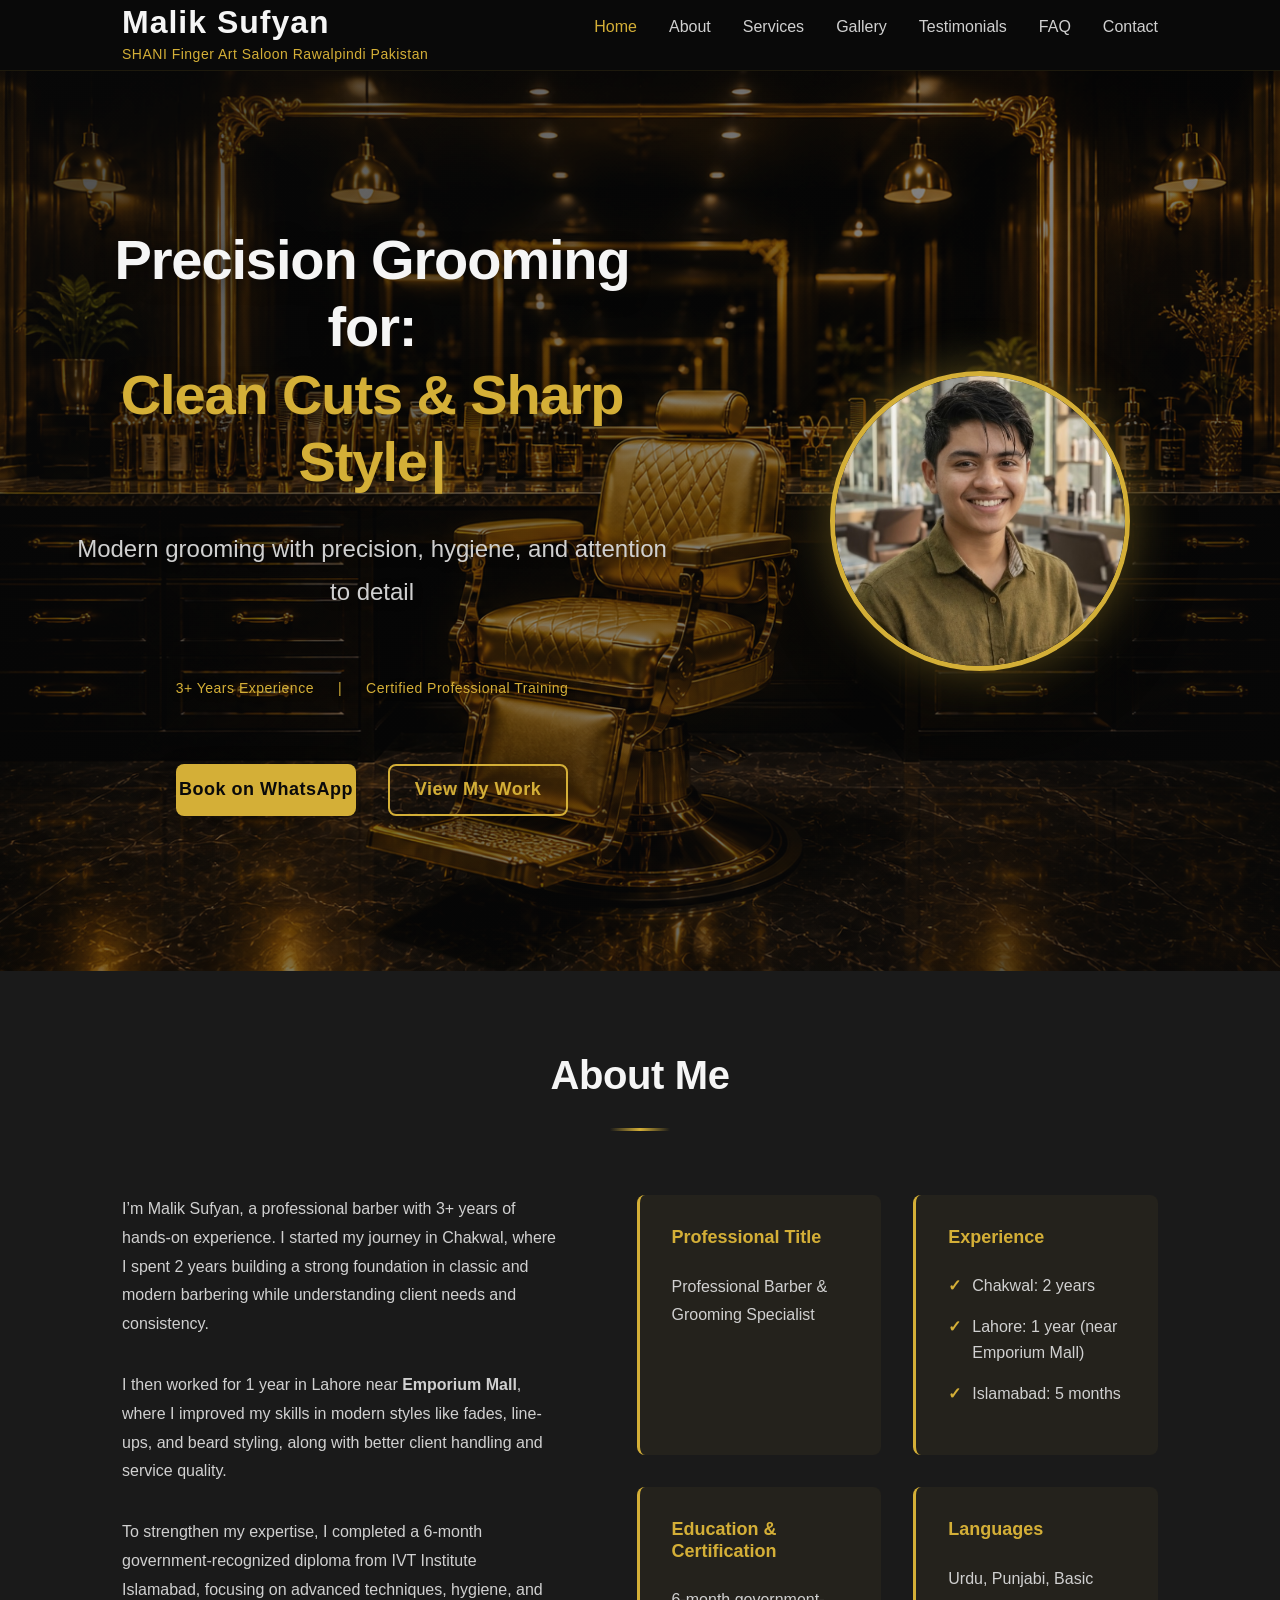
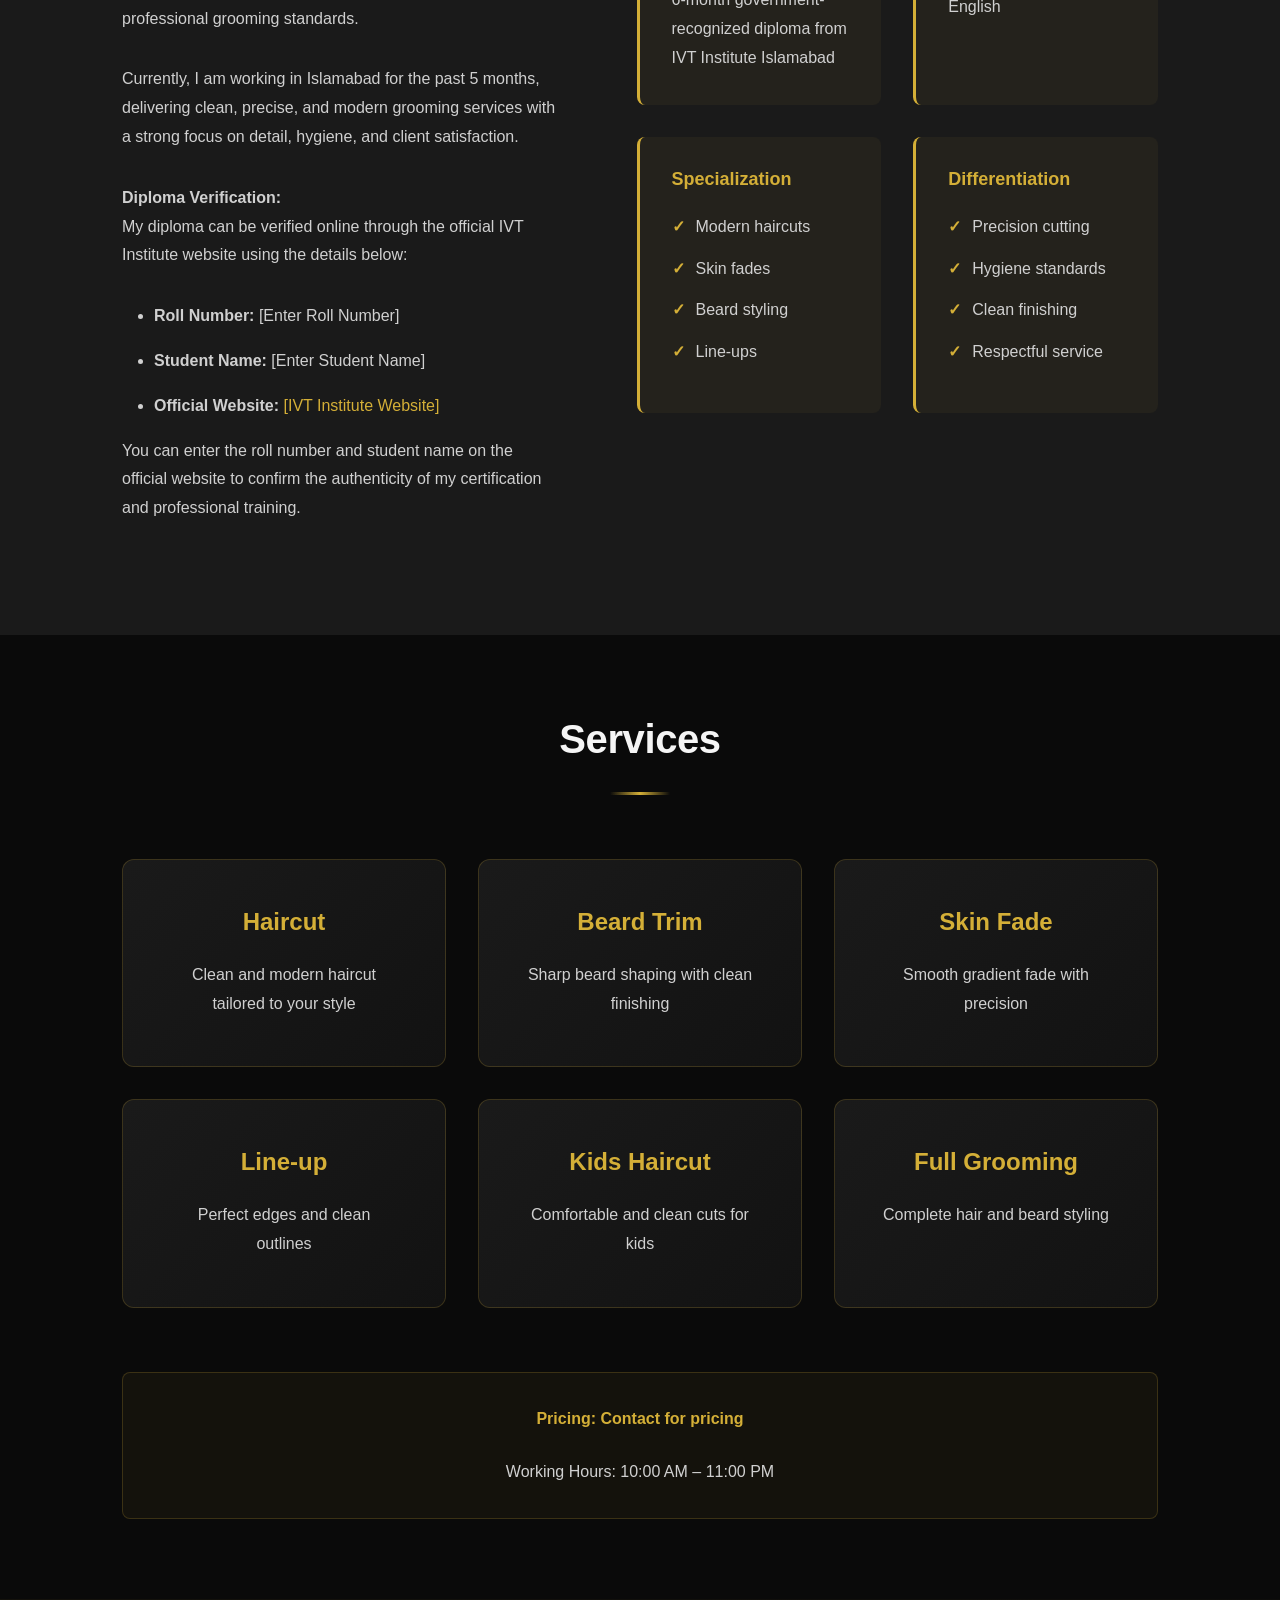
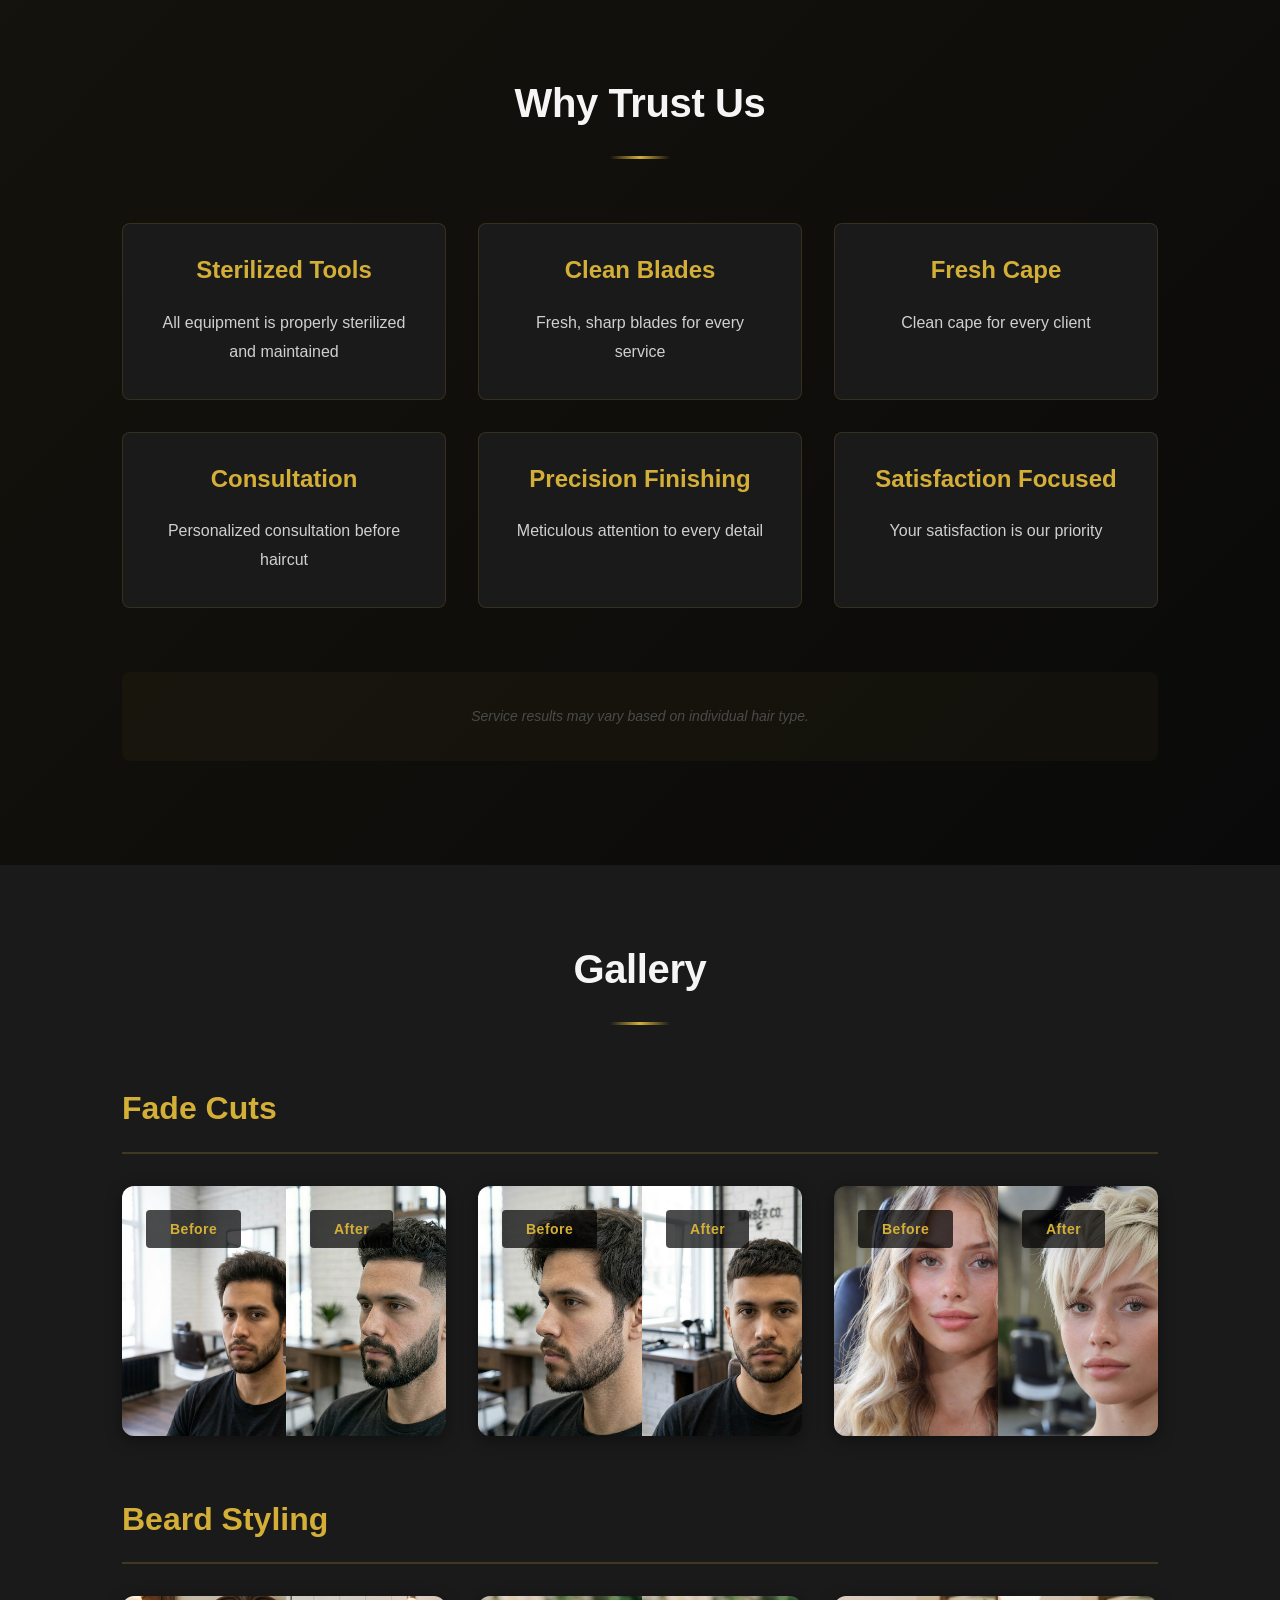
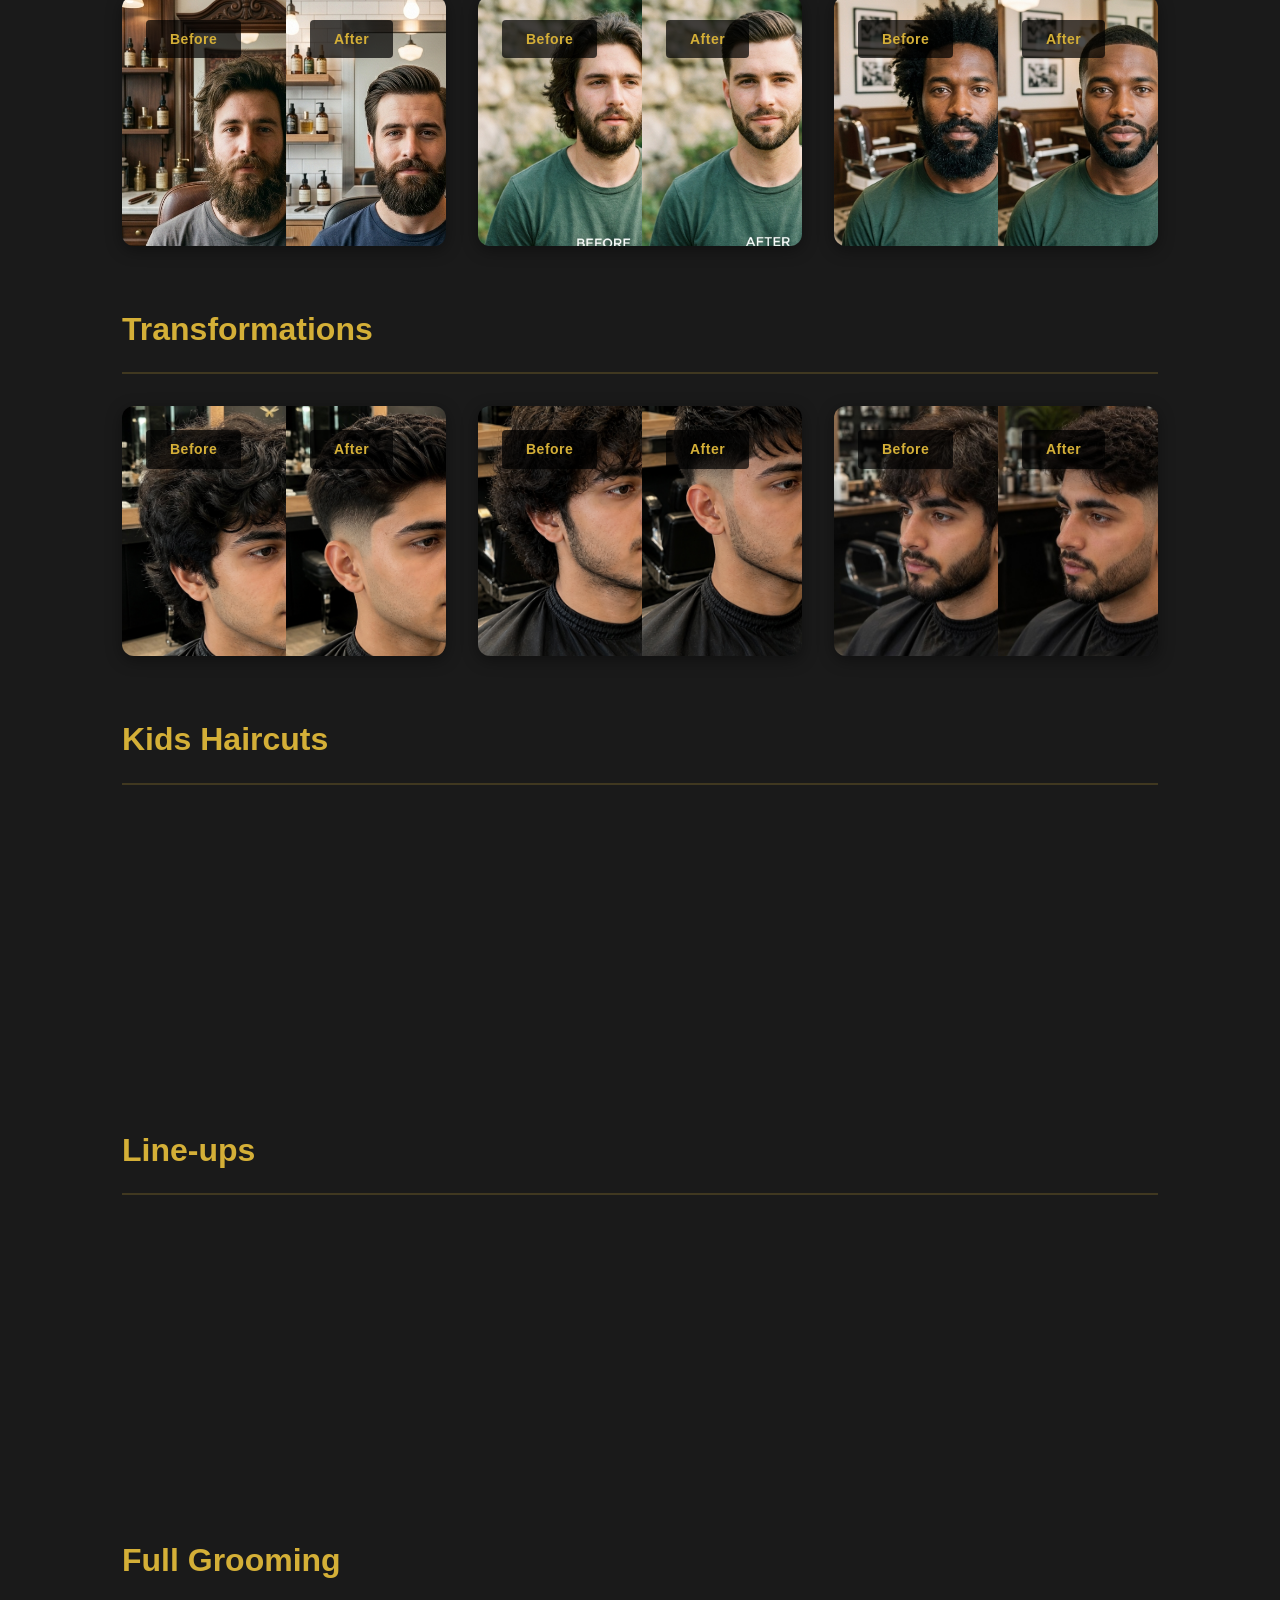
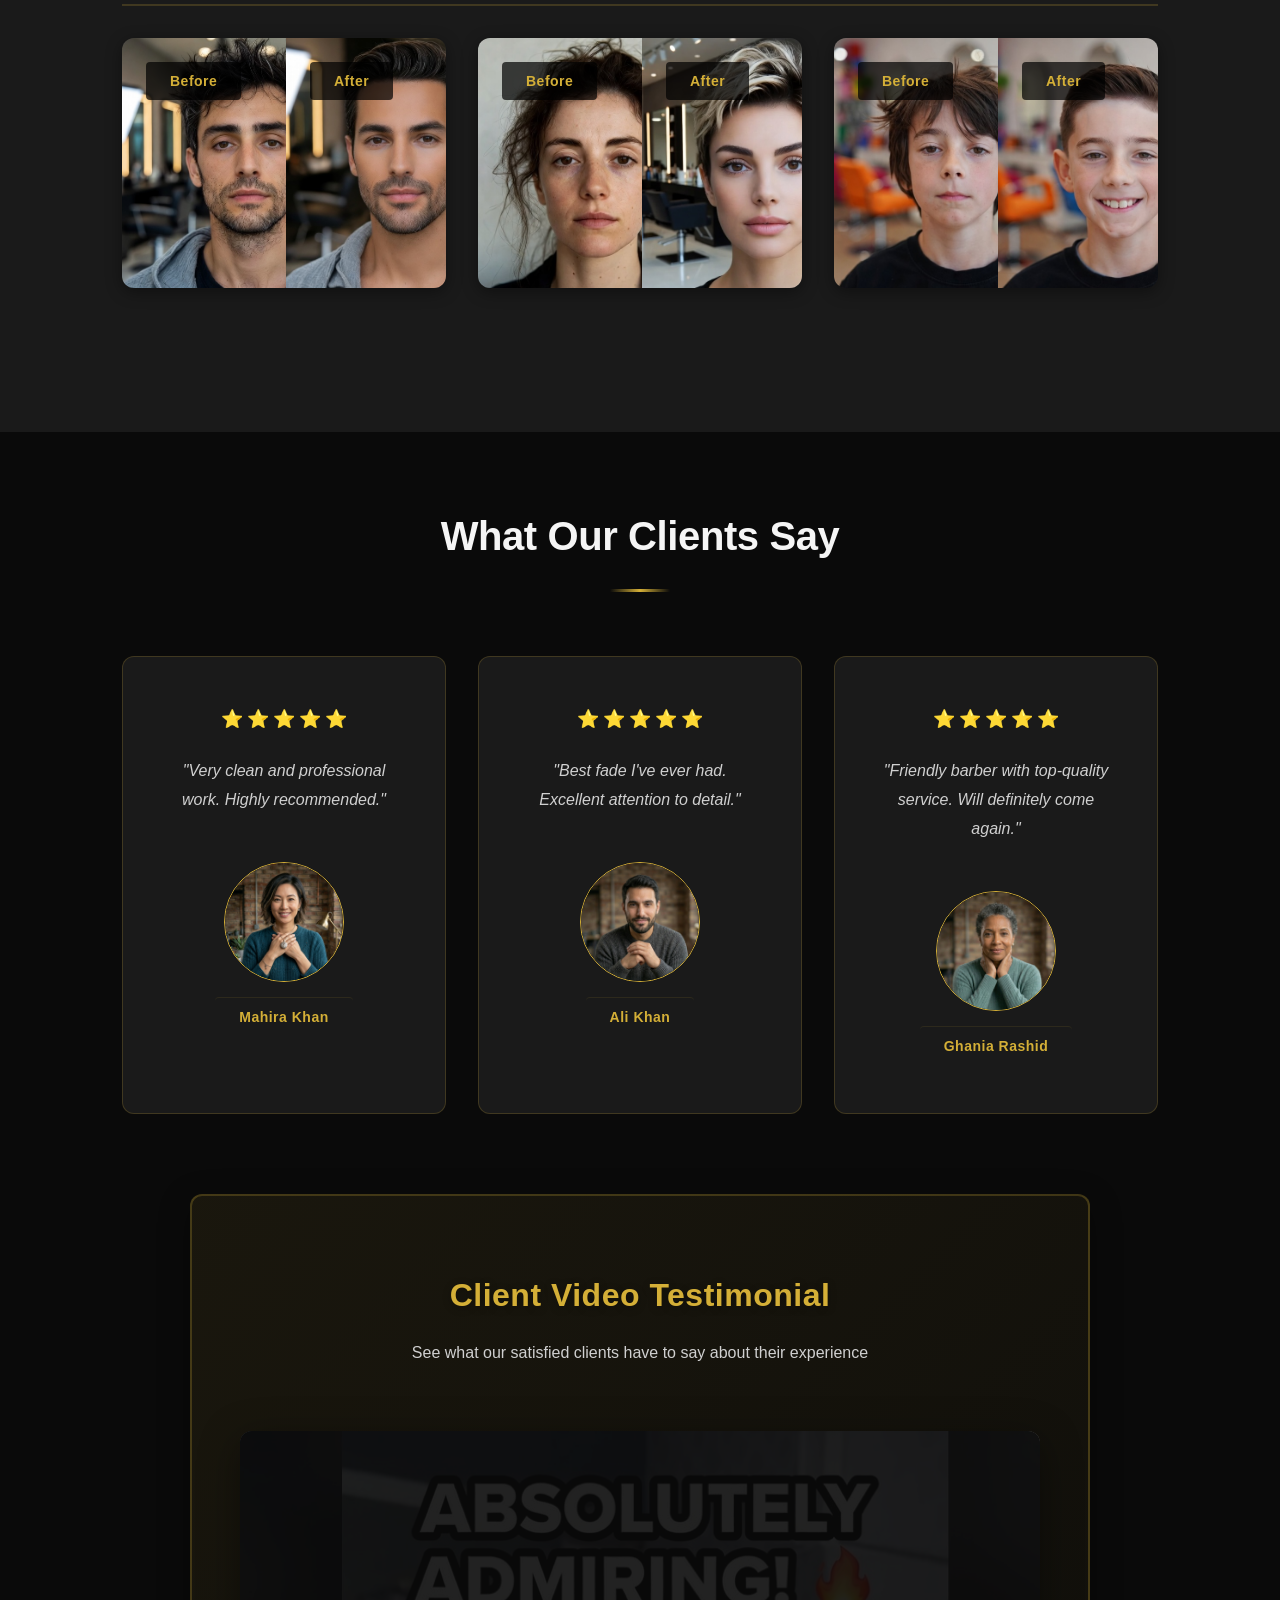
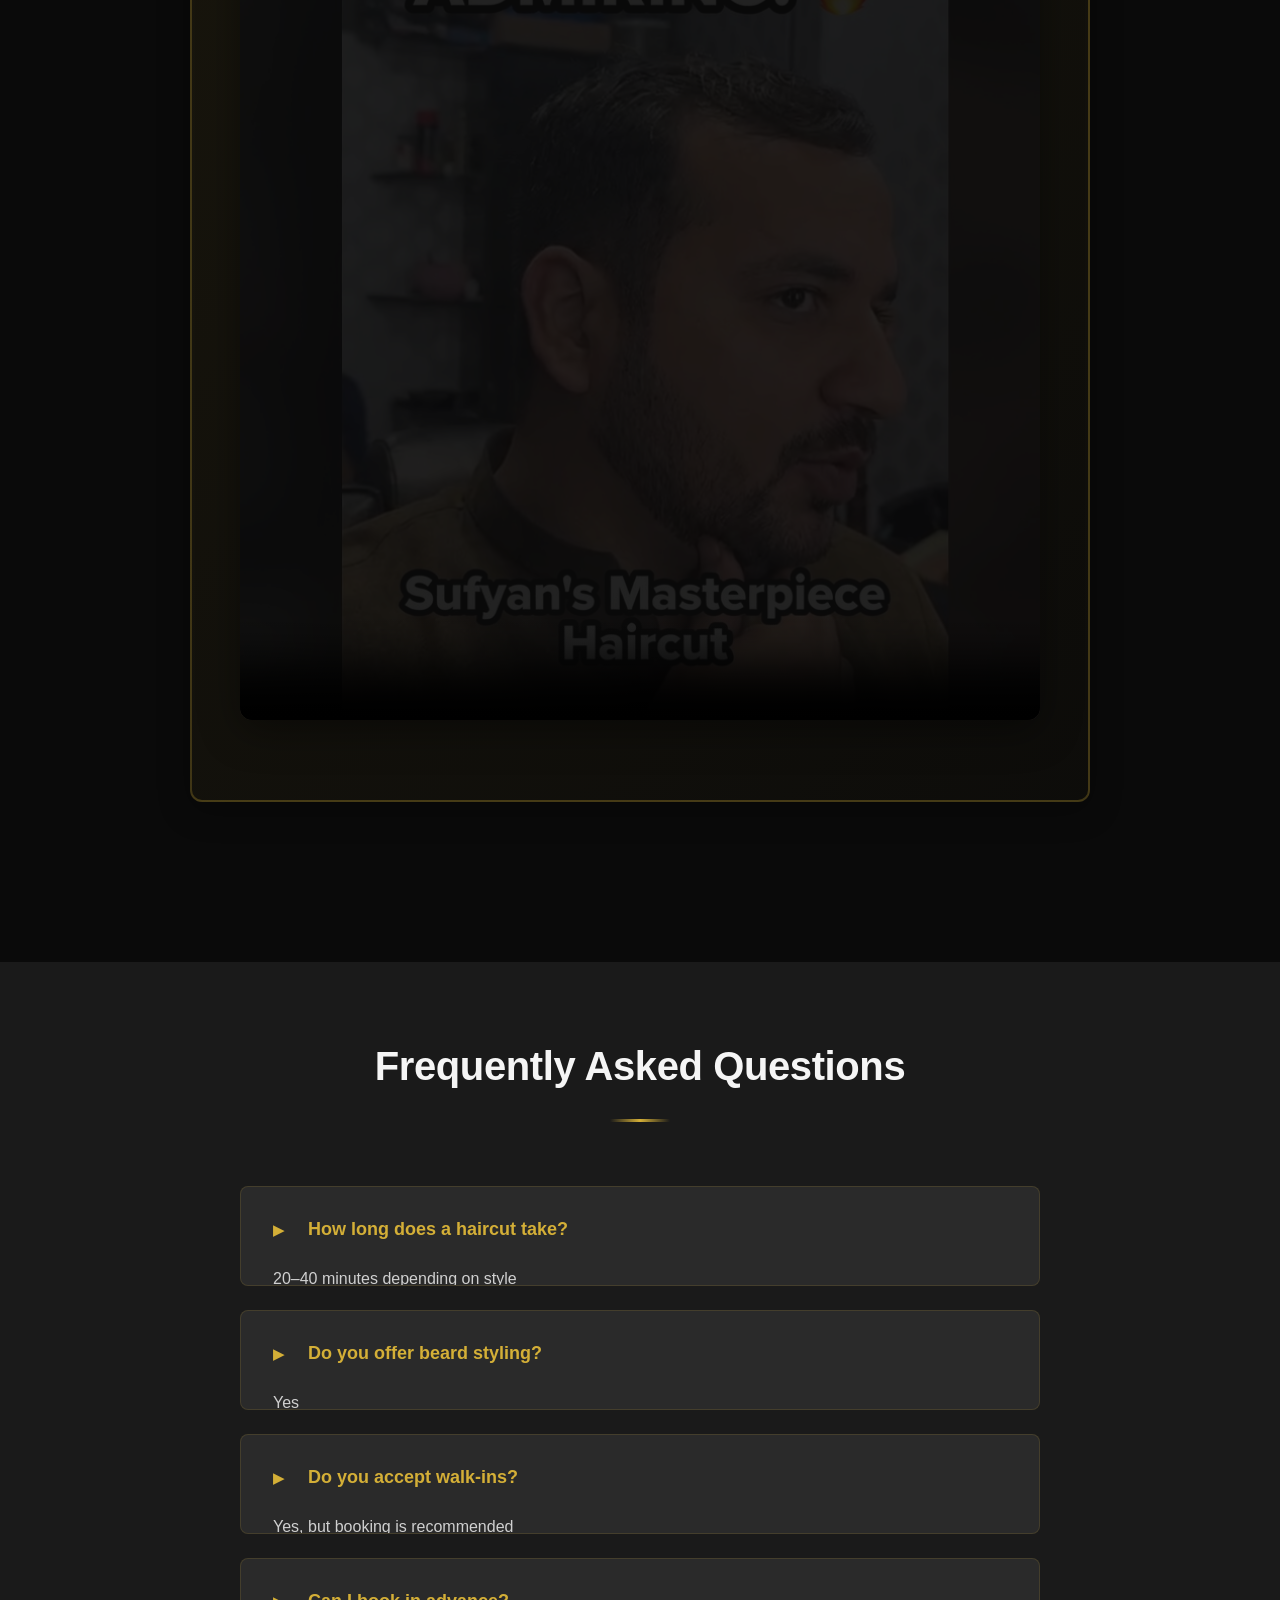
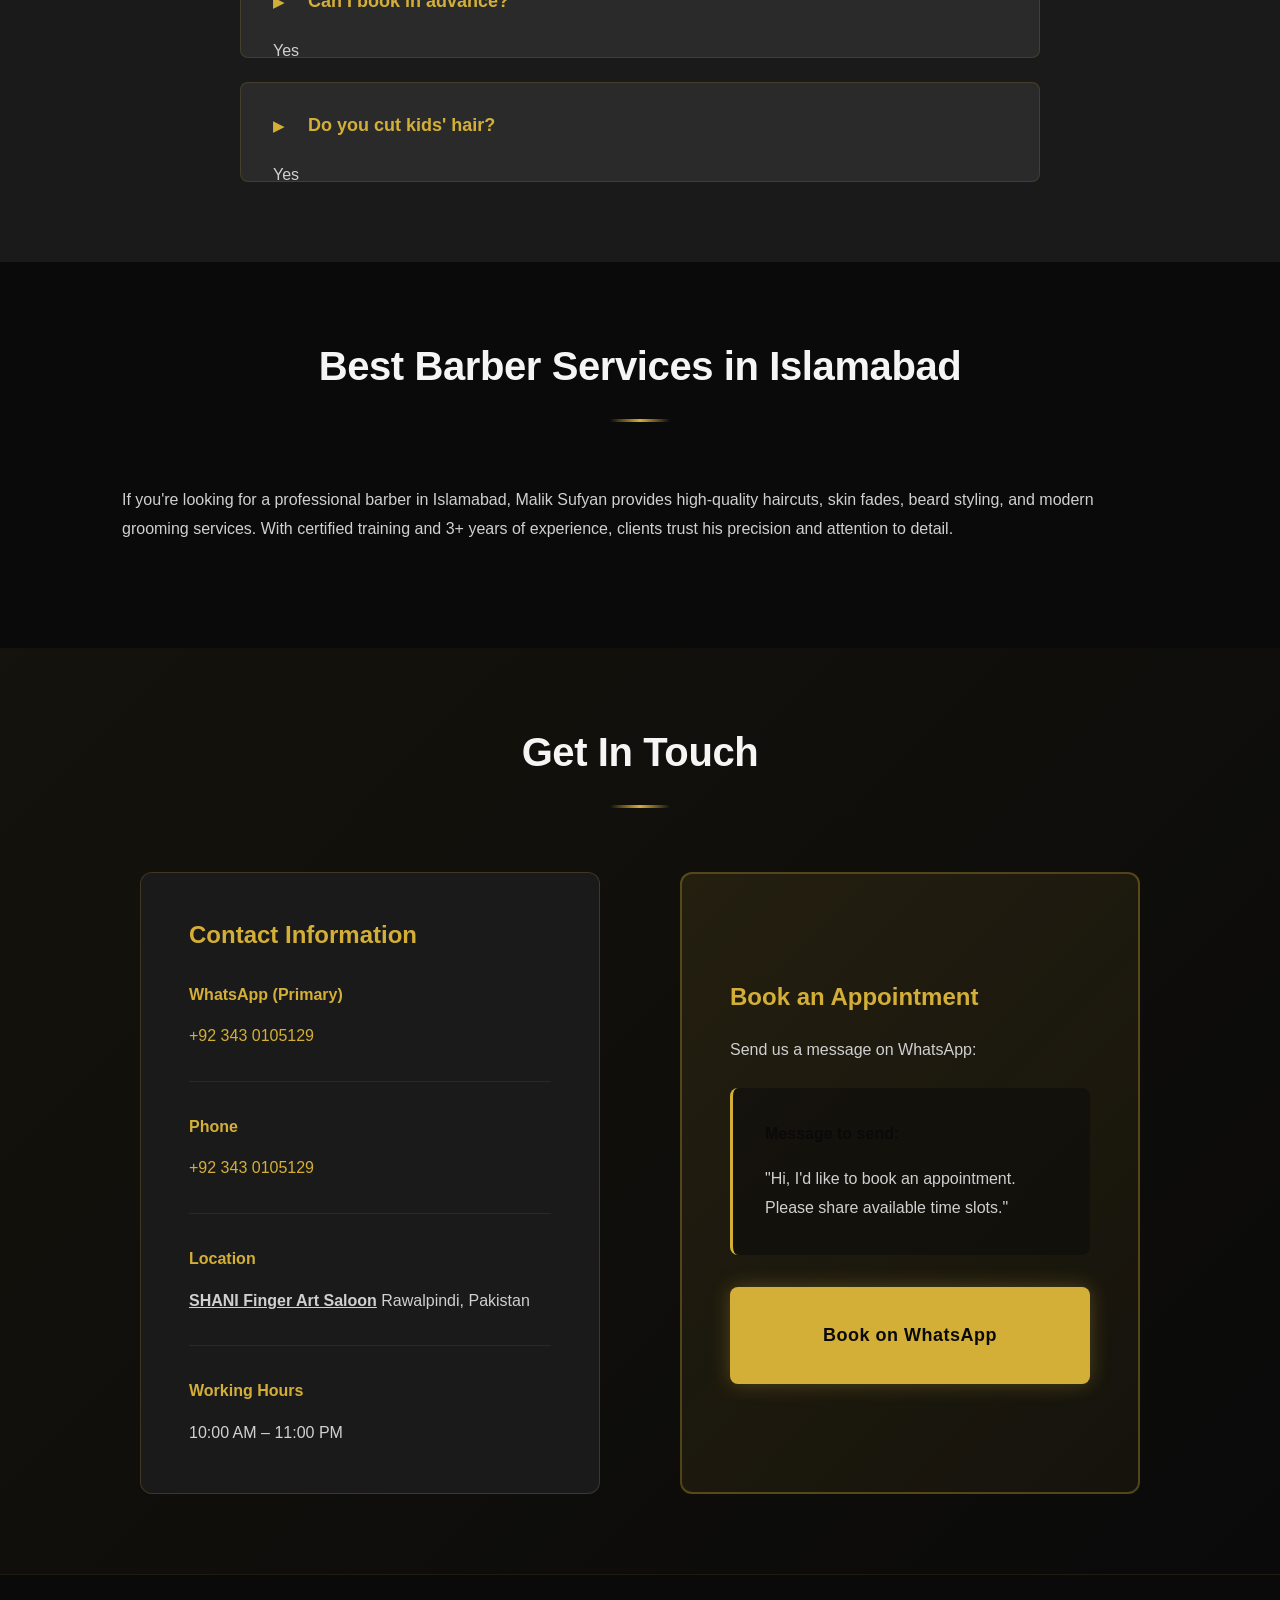
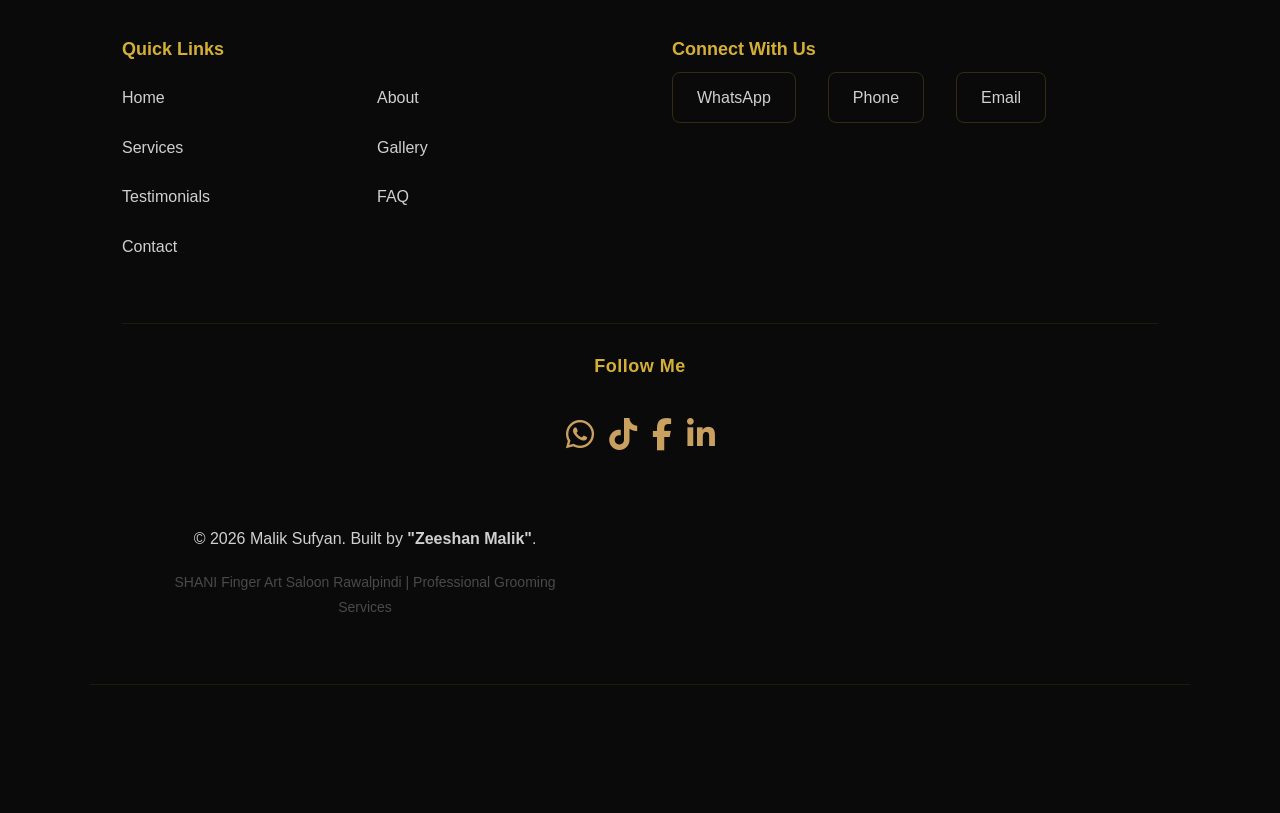
==== commit eaaa91ba: "Refactor video tag formatting in index.html" ====
--- a/index.html
+++ b/index.html
@@ -567,22 +567,15 @@
             <p class="video-testimonial-subtitle">See what our satisfied clients have to say about their experience</p>
             
             <div class="video-testimonial-wrapper">
-               <video 
-    class="testimonial-video"
-    controls
-    preload="metadata"
-    poster="assets/videos/testimonial-poster.jpg">
-    <source src="assets/videos/testimonial.mp4" type="video/mp4">
-    <source src="assets/videos/testimonial.webm" type="video/webm">
-    <track
-      kind="subtitles"
-      srclang="en"
-      label="English captions"
-      src="assets/videos/testimonial-en.vtt"
-      default
-    />
-    Your browser does not support the video tag. Please update your browser.
-</video>
+                <video 
+                    class="testimonial-video"
+                    controls
+                    preload="metadata"
+                    poster="assets/videos/testimonial-poster.jpg">
+                    <source src="assets/videos/testimonial.mp4" type="video/mp4">
+                    <source src="assets/videos/testimonial.webm" type="video/webm">
+                    Your browser does not support the video tag. Please update your browser.
+                </video>
             </div>
         </div>
         </section>
@@ -746,3 +739,4 @@
     <script src="assets/files/script.js"></script>
 </body>
 </html>
+
--- a/assets/files/style.css
+++ b/assets/files/style.css
@@ -2198,7 +2198,7 @@
 }
 
 /* ============================================
-   MOBILE NAV DRAWER GLASS EFFECT
+   MOBILE NAV DRAWER FIX
 ============================================ */
 header {
   position: relative;
@@ -2253,9 +2253,7 @@
 .mobile-menu-overlay {
   position: fixed;
   inset: 0;
-  background: rgba(0, 0, 0, 0.28);
-  backdrop-filter: blur(4px);
-  -webkit-backdrop-filter: blur(4px);
+  background: rgba(0, 0, 0, 0.55);
   opacity: 0;
   pointer-events: none;
   transition: opacity 0.3s ease;
@@ -2282,20 +2280,17 @@
     right: -100%;
     width: min(82vw, 320px);
     height: 100vh;
-    padding: 76px 22px 24px;
+    padding: 72px 22px 24px;
     margin: 0;
+    background: #111;
     flex-direction: column;
     align-items: flex-start;
     justify-content: flex-start;
     gap: 18px;
-    background: rgba(20, 20, 24, 0.42);
-    backdrop-filter: blur(22px) saturate(170%);
-    -webkit-backdrop-filter: blur(22px) saturate(170%);
-    border-left: 1px solid rgba(255, 255, 255, 0.12);
-    box-shadow: -20px 0 50px rgba(0, 0, 0, 0.38);
     z-index: 1200;
     transition: right 0.3s ease;
     overflow-y: auto;
+    box-shadow: -12px 0 30px rgba(0, 0, 0, 0.35);
   }
 
   .nav-list.mobile-open {
@@ -2320,3 +2315,4 @@
     z-index: 1201;
   }
 }
+
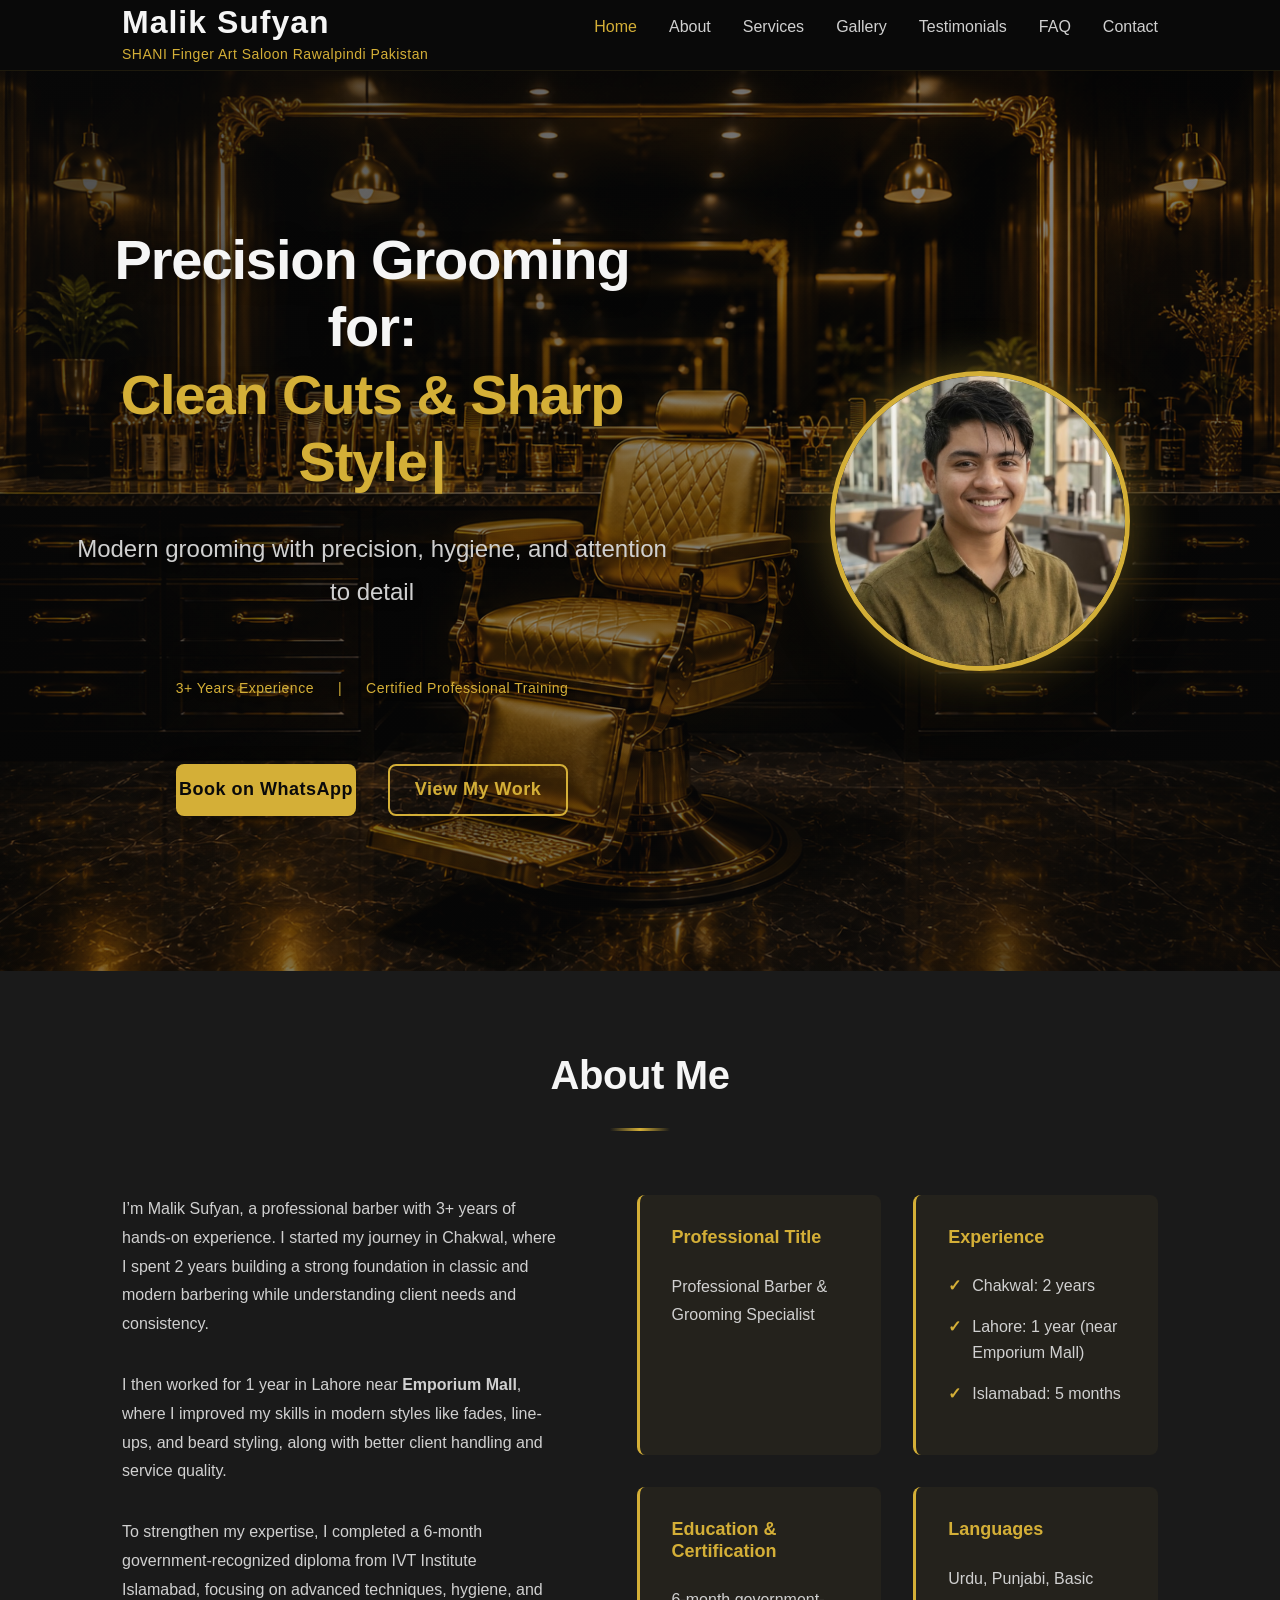
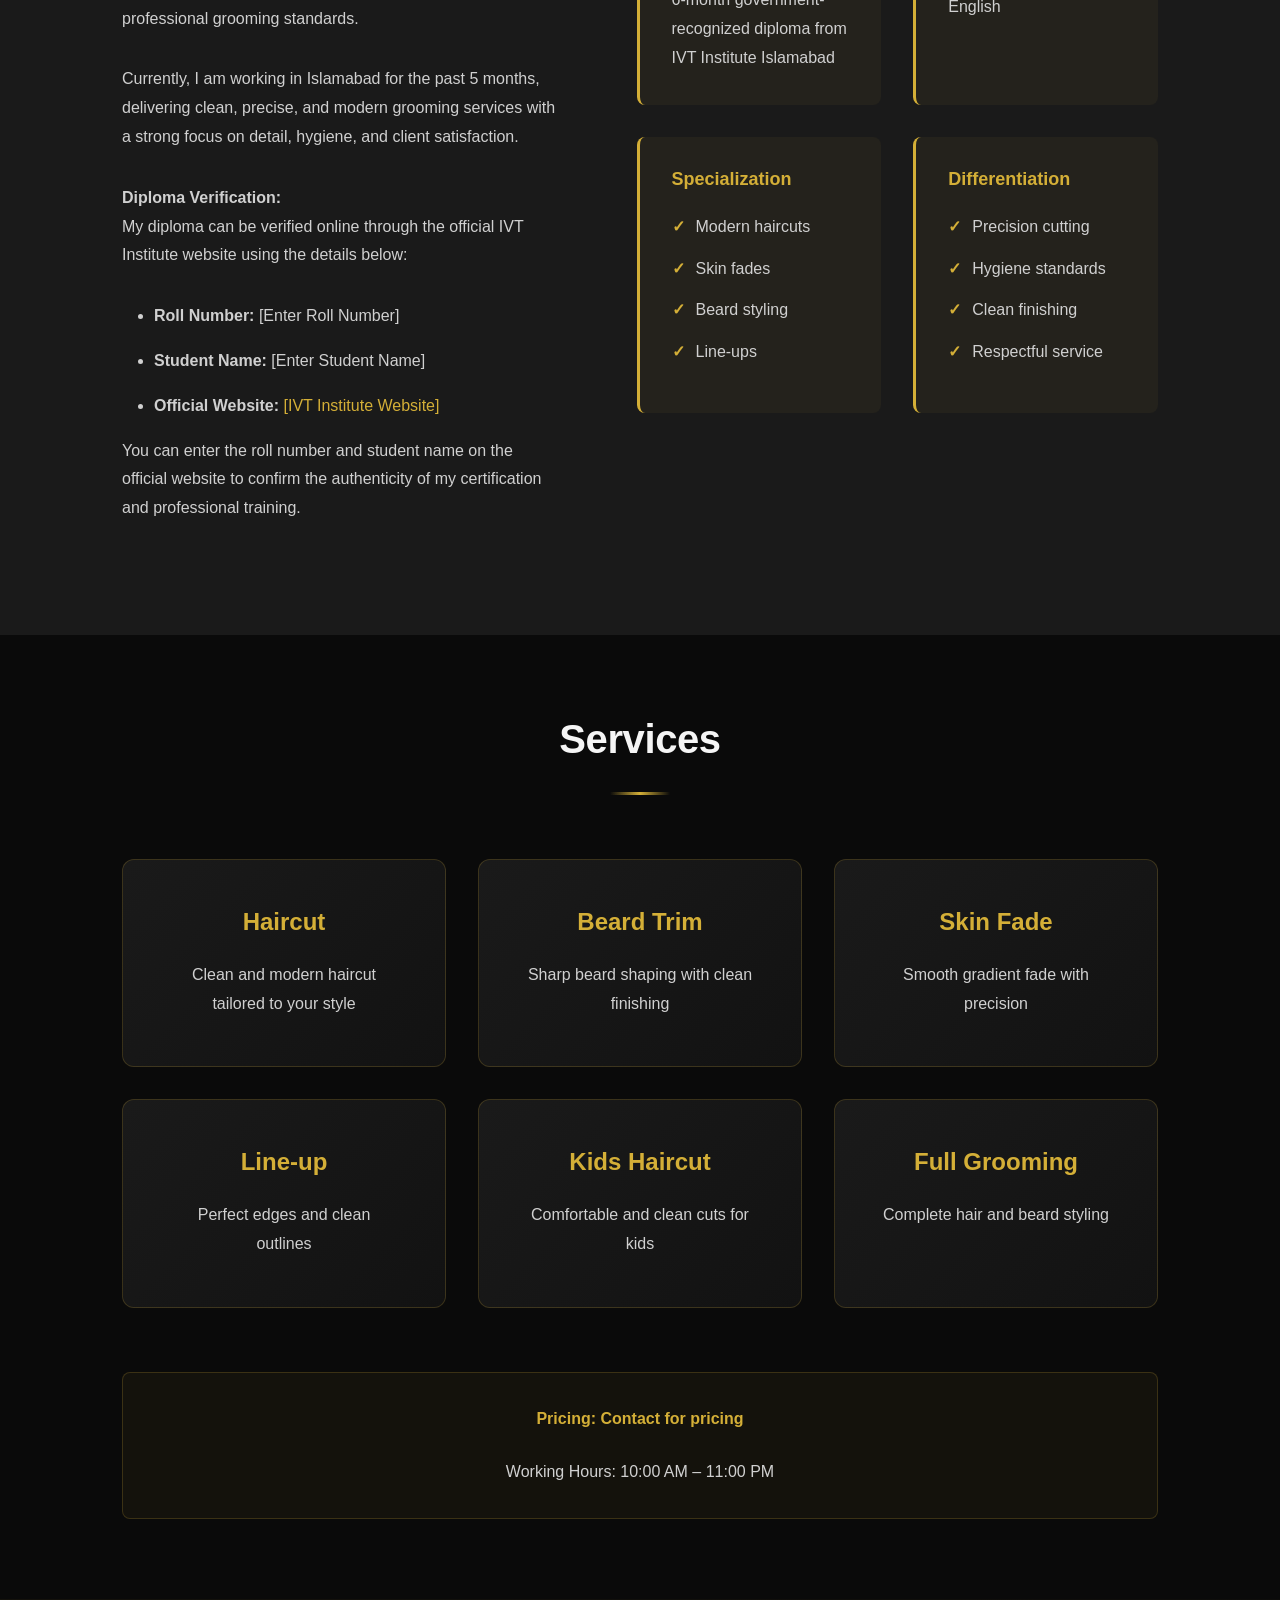
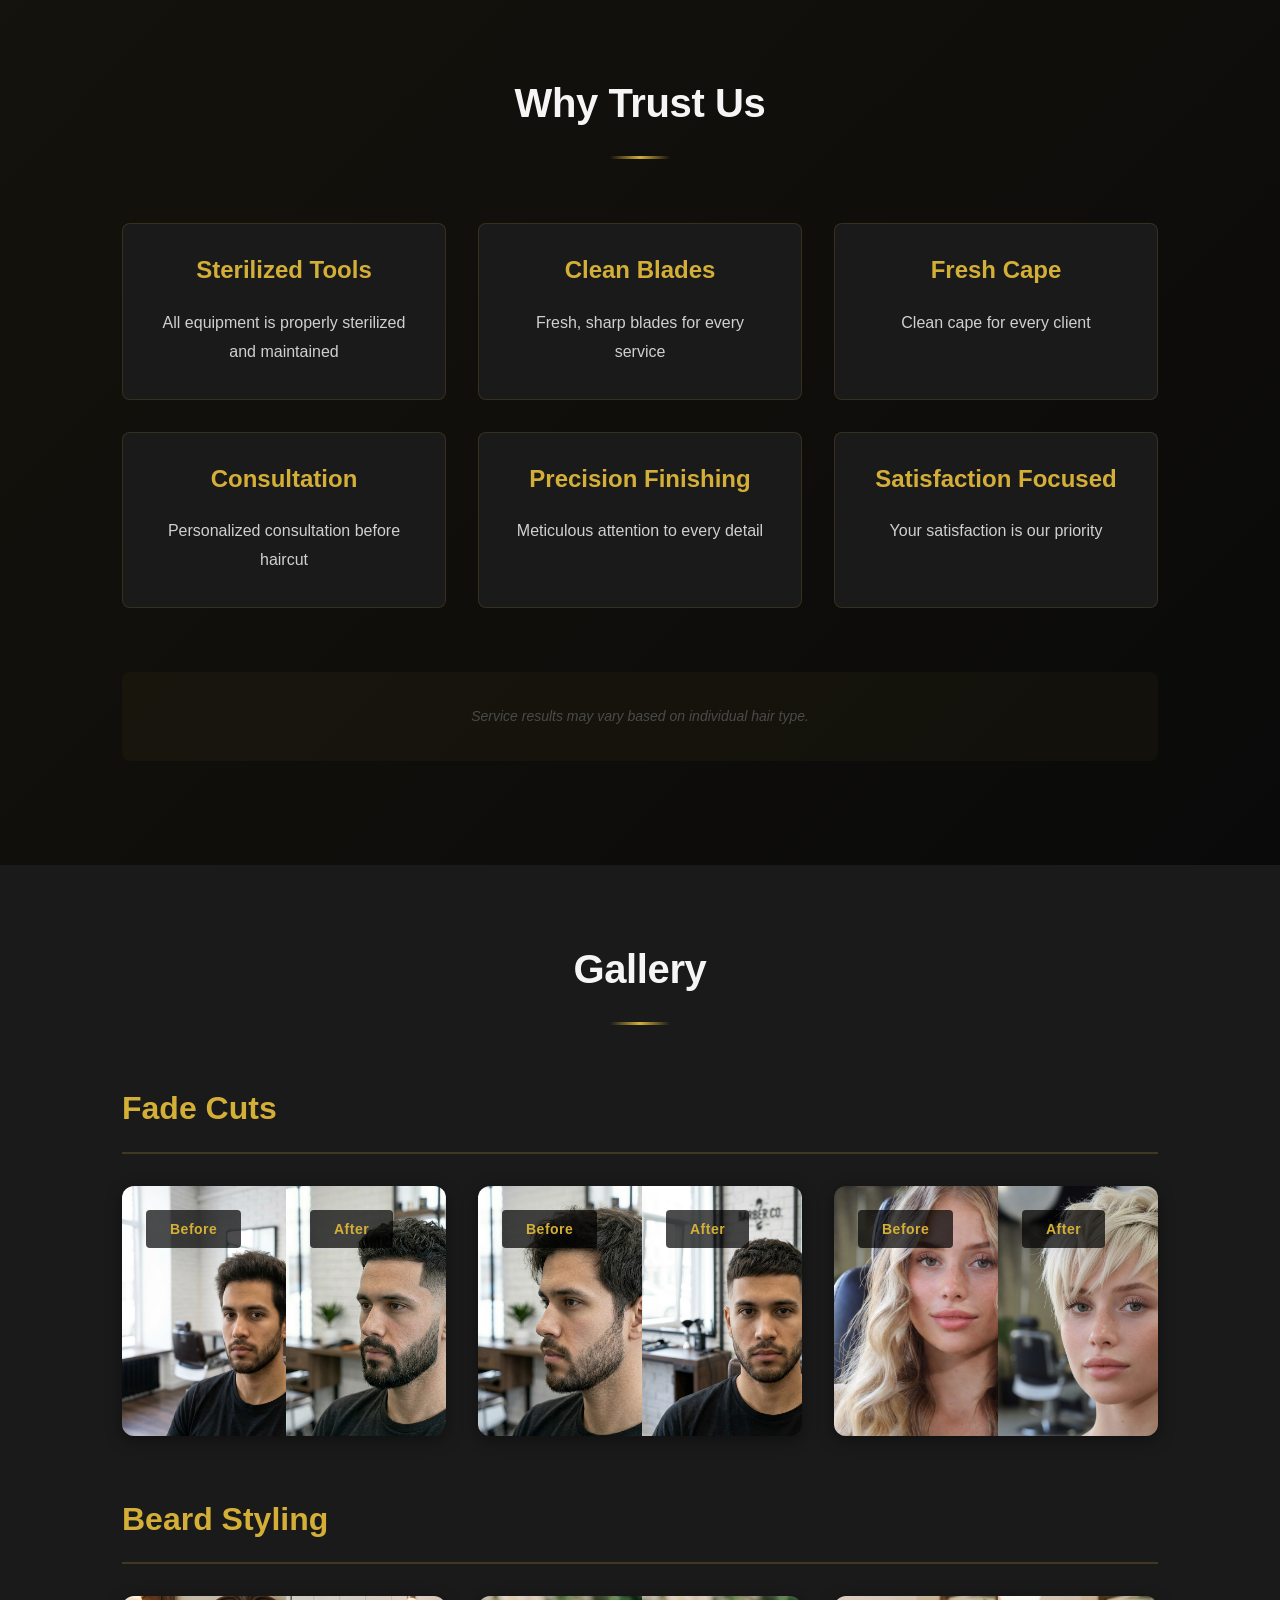
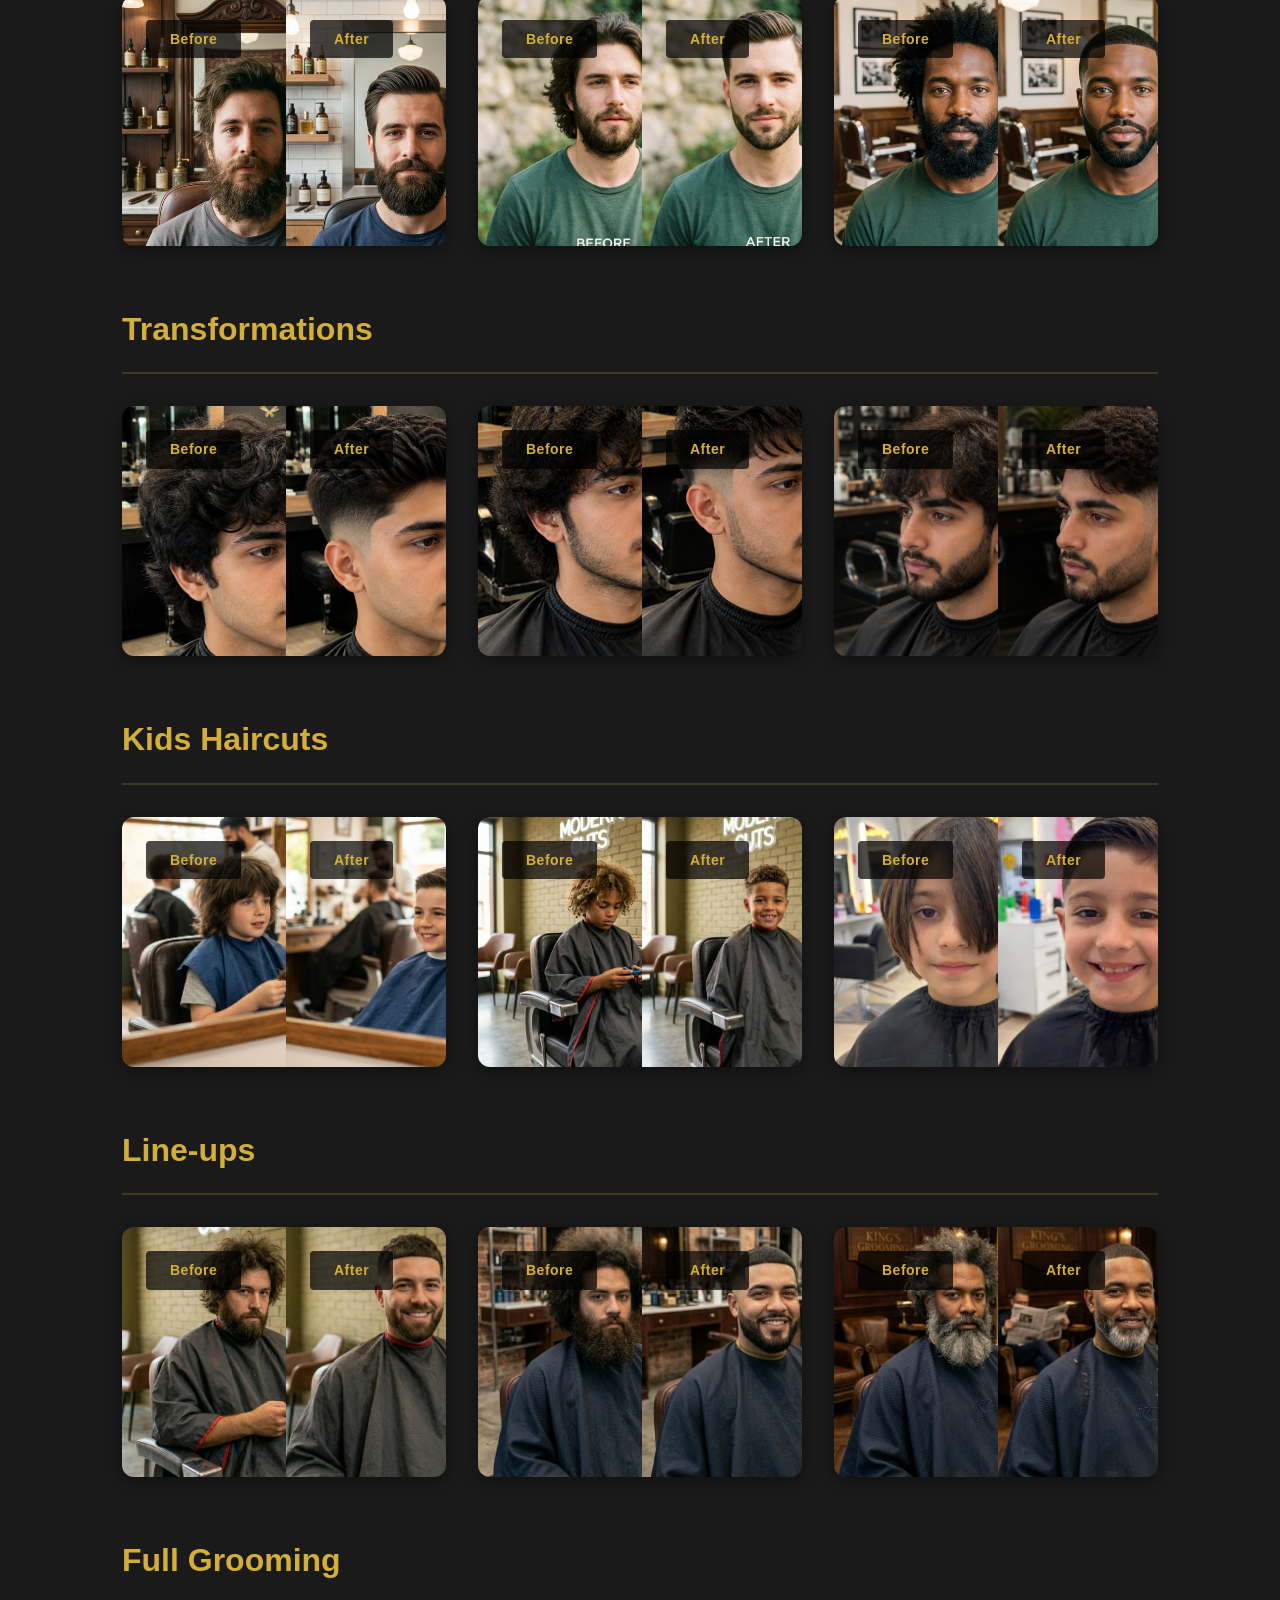
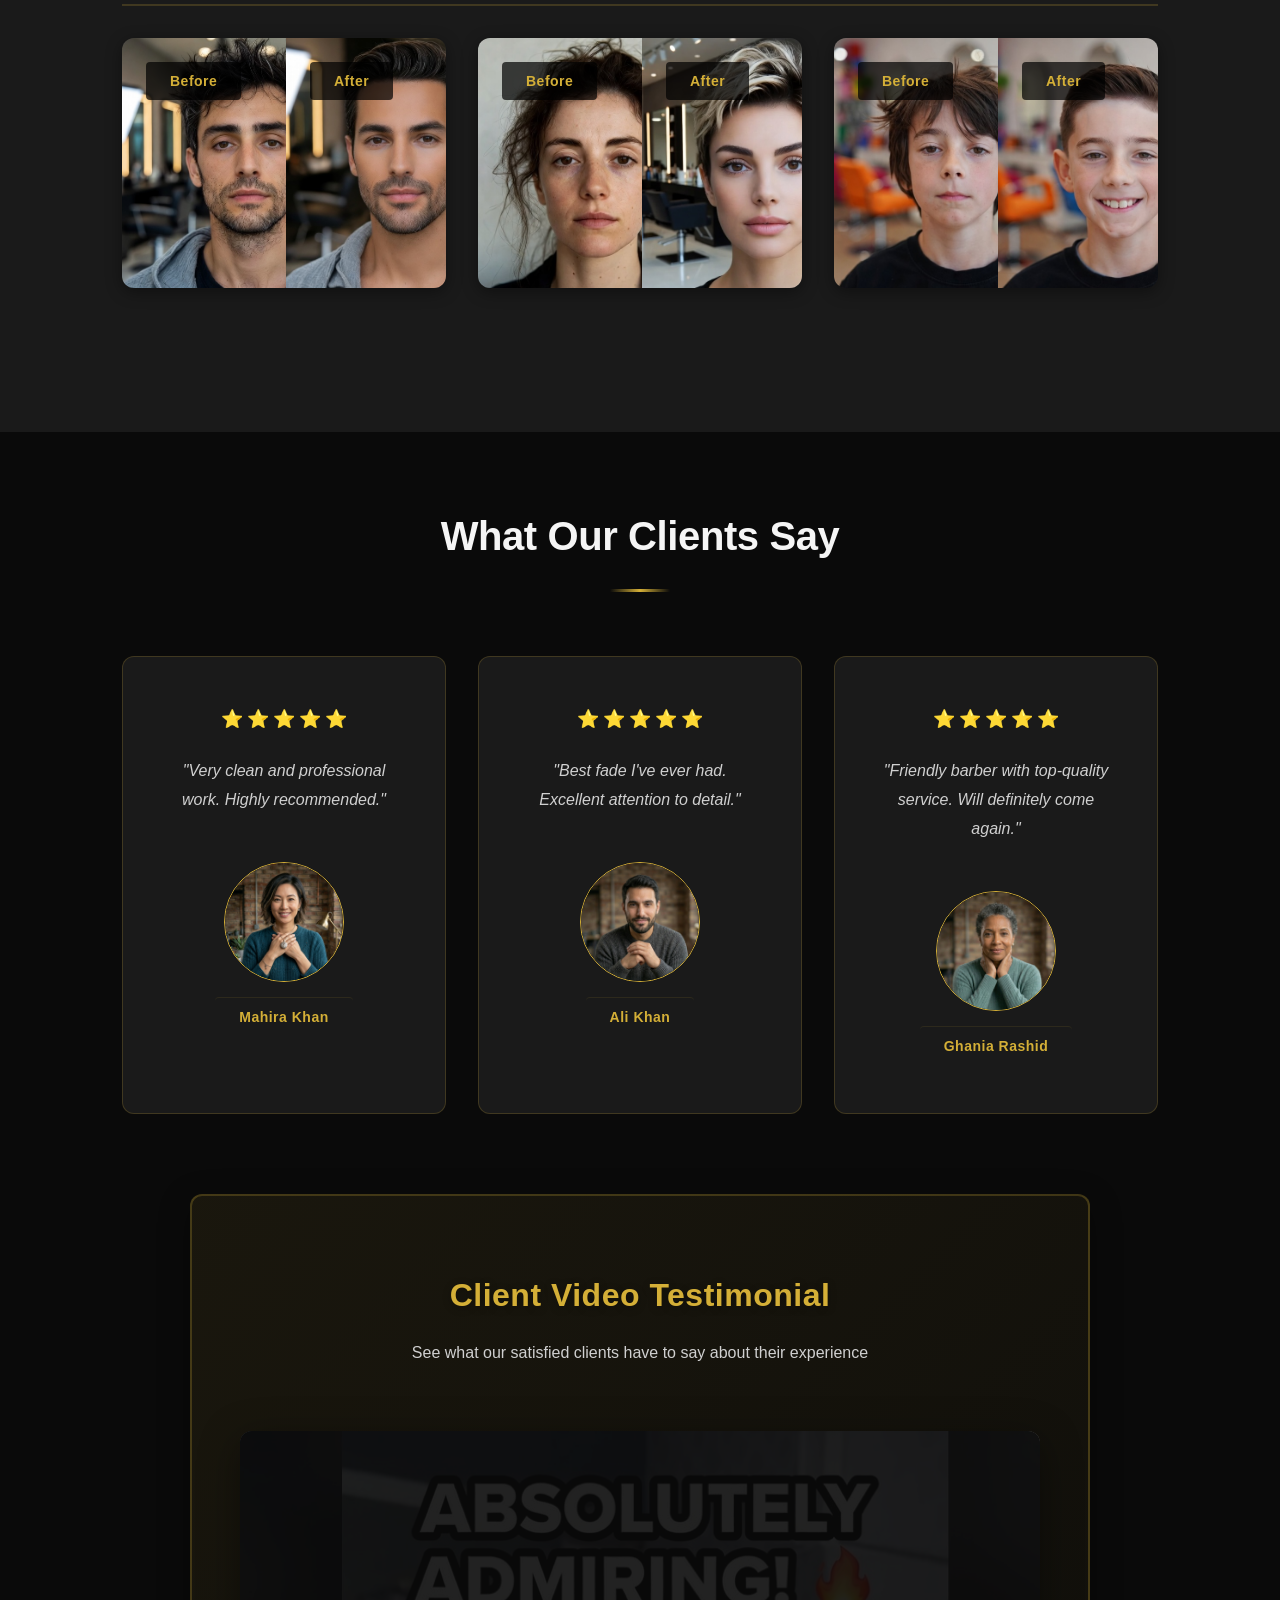
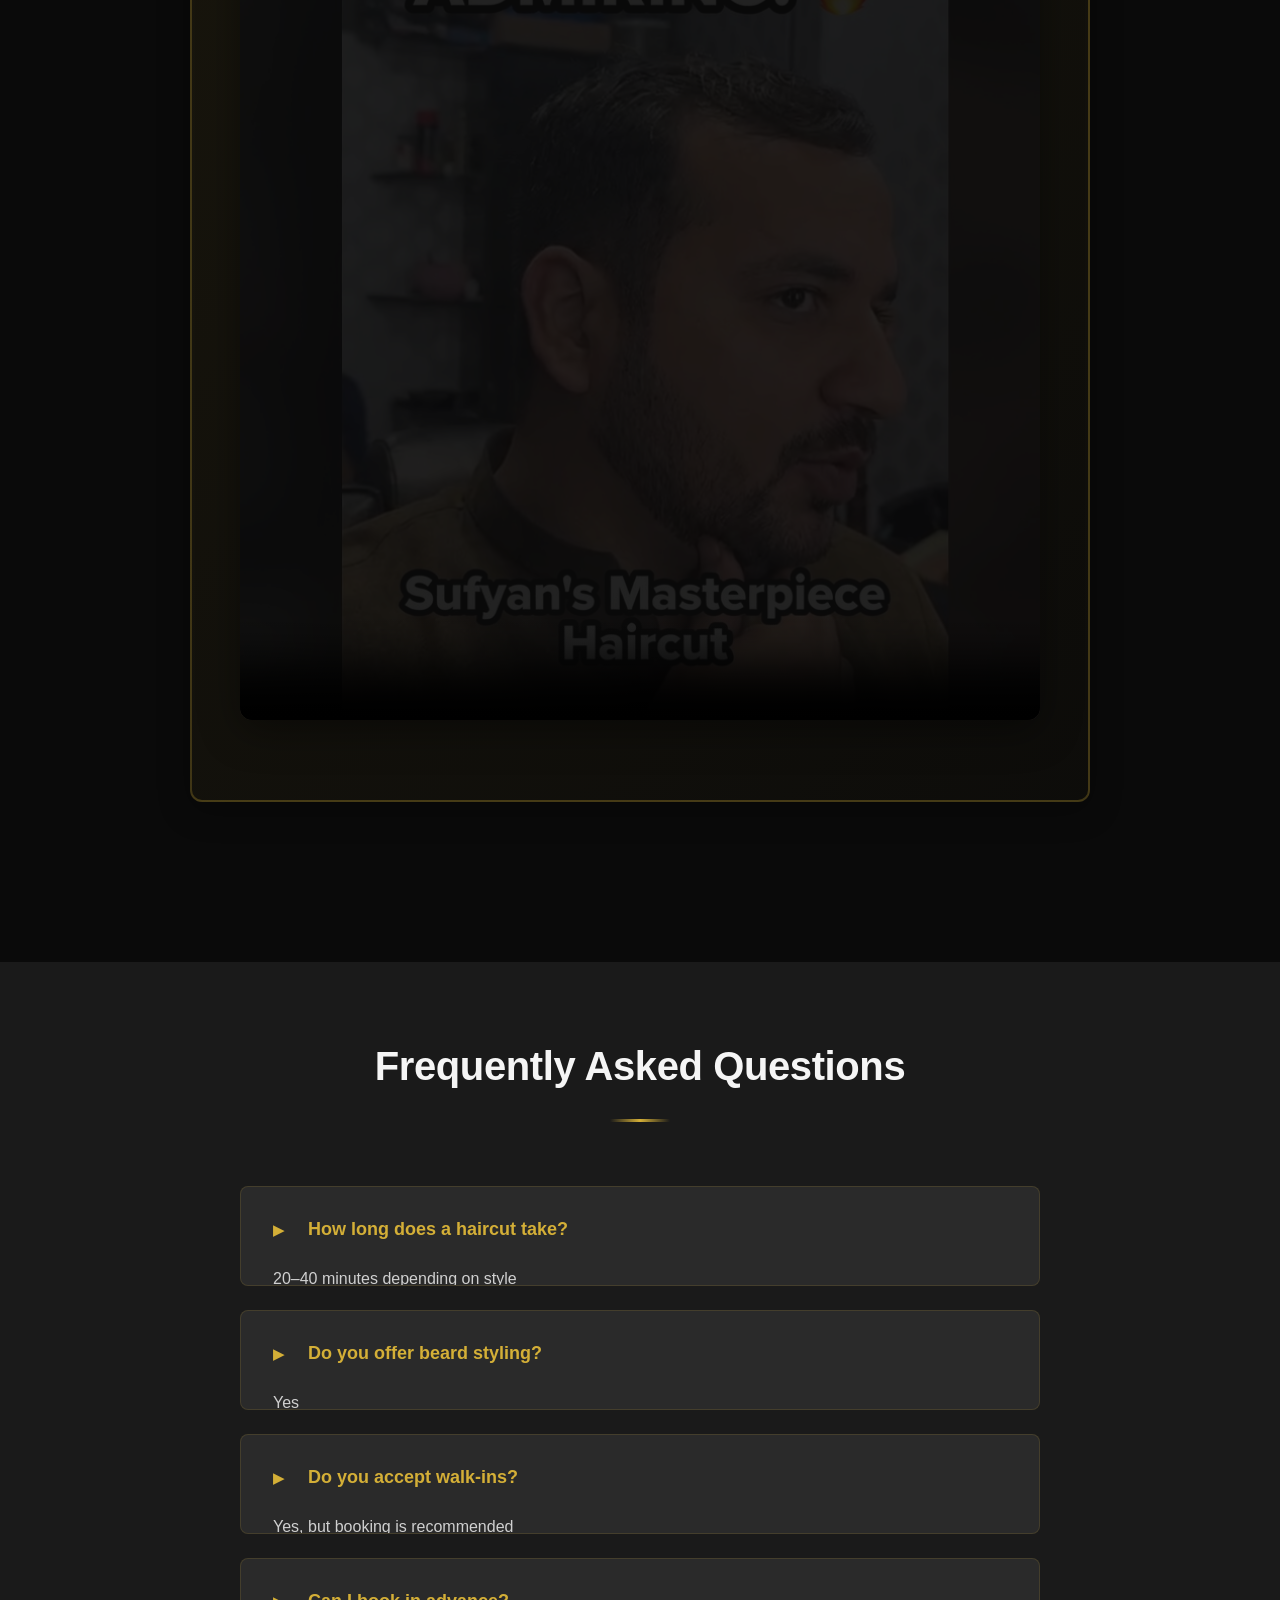
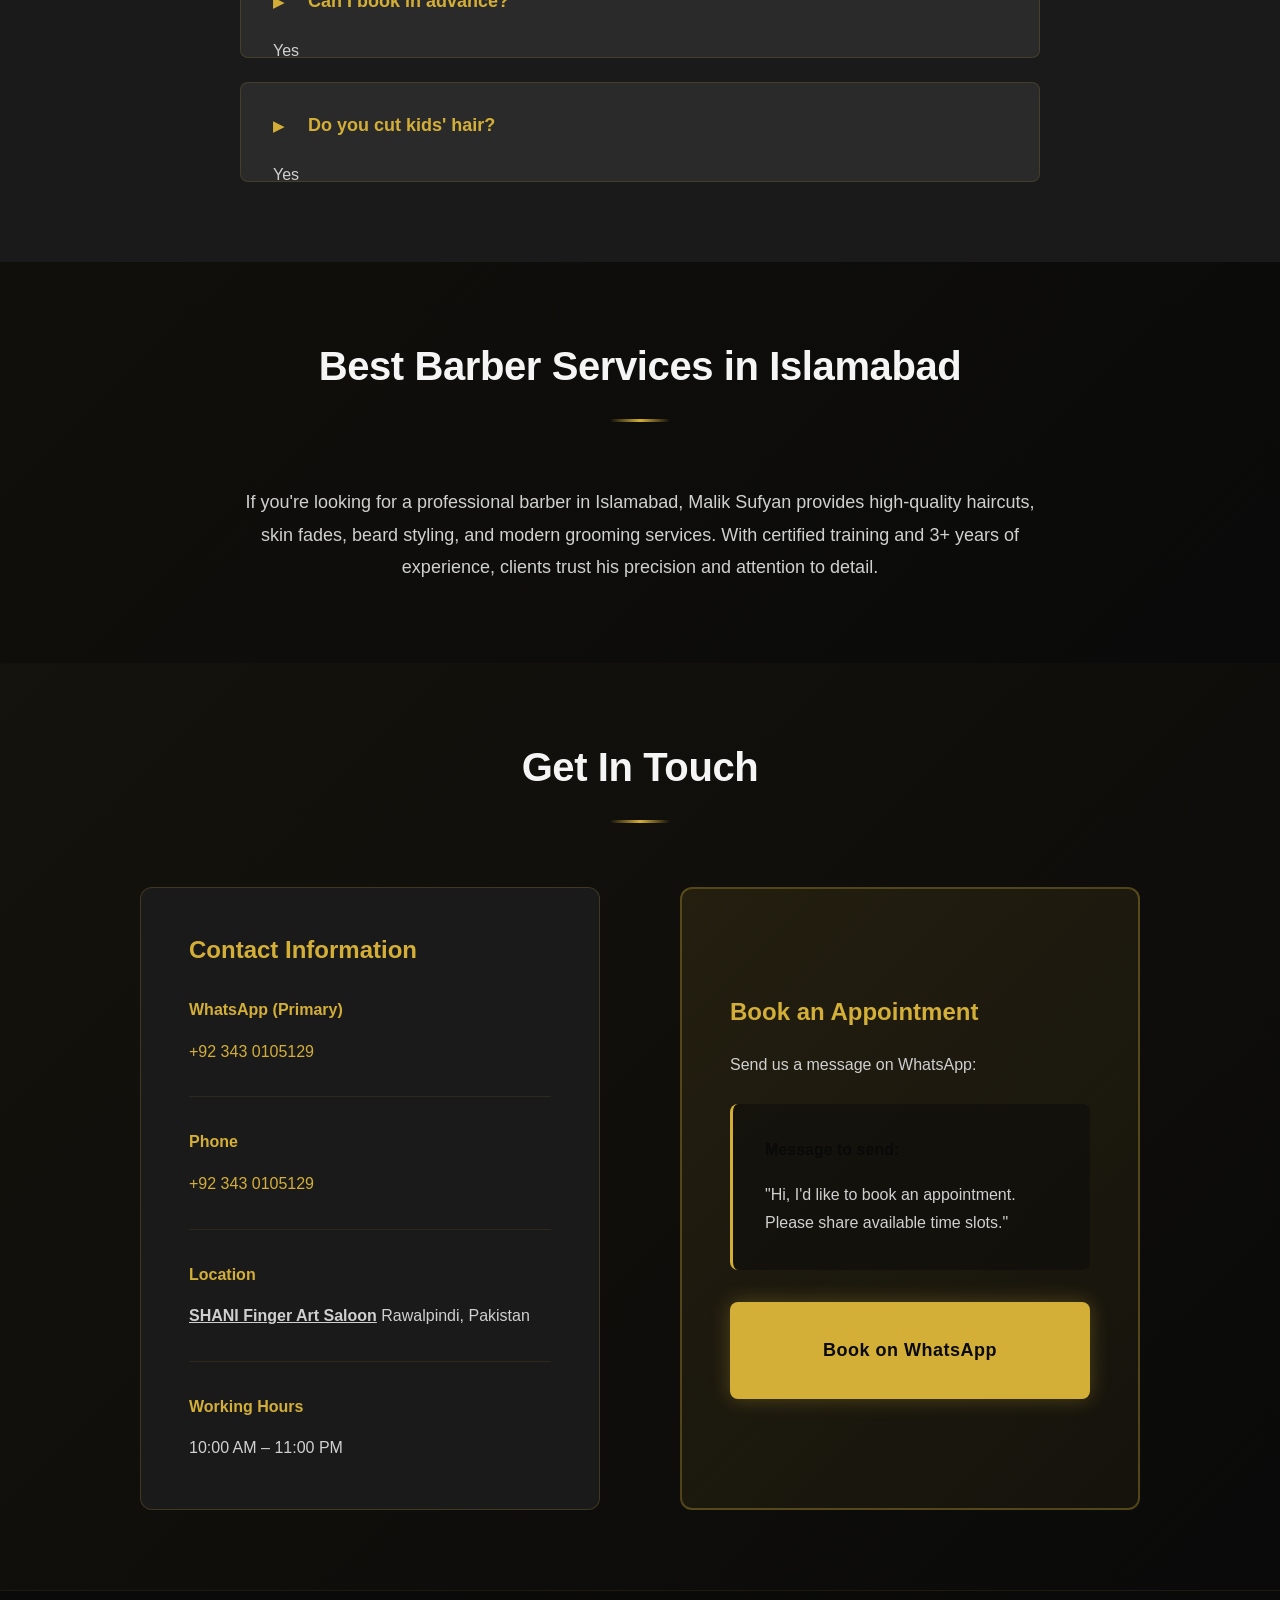
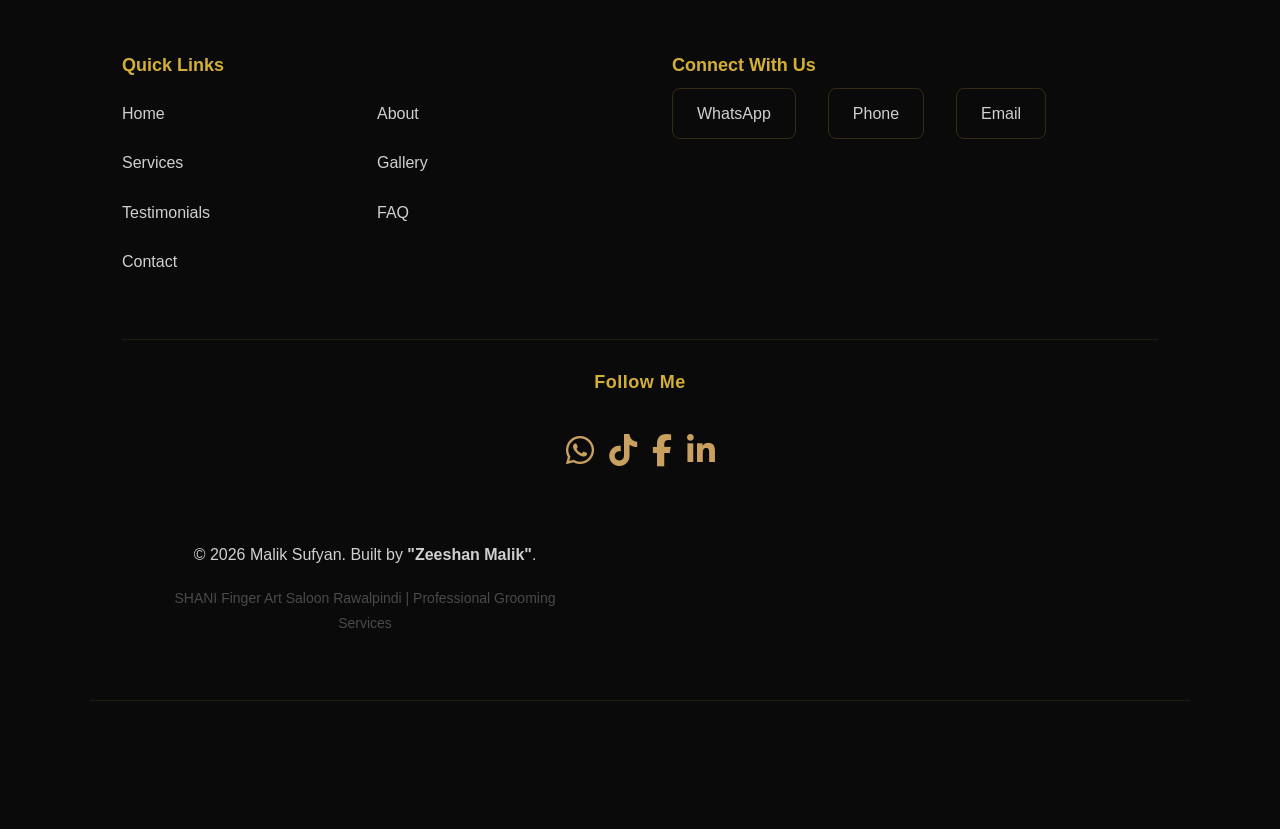
==== commit 2ab77137: "Update index.html added vtt file for video" ====
--- a/index.html
+++ b/index.html
@@ -567,15 +567,22 @@
             <p class="video-testimonial-subtitle">See what our satisfied clients have to say about their experience</p>
             
             <div class="video-testimonial-wrapper">
-                <video 
-                    class="testimonial-video"
-                    controls
-                    preload="metadata"
-                    poster="assets/videos/testimonial-poster.jpg">
-                    <source src="assets/videos/testimonial.mp4" type="video/mp4">
-                    <source src="assets/videos/testimonial.webm" type="video/webm">
-                    Your browser does not support the video tag. Please update your browser.
-                </video>
+        <video 
+            class="testimonial-video"
+            controls
+              preload="metadata"
+            poster="assets/videos/testimonial-poster.jpg">
+         <source src="assets/videos/testimonial.mp4" type="video/mp4">
+        <source src="assets/videos/testimonial.webm" type="video/webm">
+        <track
+              kind="subtitles"
+              srclang="en"
+              label="English captions"
+              src="assets/videos/caption.vtt"
+              default
+        />
+            Your browser does not support the video tag. Please update your browser.
+        </video>
             </div>
         </div>
         </section>
--- a/assets/files/style.css
+++ b/assets/files/style.css
@@ -2108,6 +2108,28 @@
 }
 
 /* ============================================
+   SEO CONTENT SECTION
+   ============================================ */
+
+#seo-content {
+    background-color: var(--primary-black);
+    background: linear-gradient(135deg, rgba(212, 175, 55, 0.03) 0%, transparent 100%);
+}
+
+.seo-content-wrapper {
+    max-width: 800px;
+    margin: 0 auto;
+    text-align: center;
+}
+
+.seo-content-wrapper p {
+    font-size: var(--font-size-lg);
+    color: var(--light-gray);
+    line-height: var(--line-height-relaxed);
+    margin-bottom: 0;
+}
+
+/* ============================================
    SCROLL ANIMATIONS & POLISH
    ============================================ */
 
@@ -2196,9 +2218,8 @@
         gap: var(--spacing-md);
     }
 }
-
-/* ============================================
-   MOBILE NAV DRAWER FIX
+/* ============================================
+   MOBILE NAV DRAWER GLASS EFFECT
 ============================================ */
 header {
   position: relative;
@@ -2253,7 +2274,9 @@
 .mobile-menu-overlay {
   position: fixed;
   inset: 0;
-  background: rgba(0, 0, 0, 0.55);
+  background: rgba(0, 0, 0, 0.28);
+  backdrop-filter: blur(4px);
+  -webkit-backdrop-filter: blur(4px);
   opacity: 0;
   pointer-events: none;
   transition: opacity 0.3s ease;
@@ -2280,17 +2303,20 @@
     right: -100%;
     width: min(82vw, 320px);
     height: 100vh;
-    padding: 72px 22px 24px;
+    padding: 76px 22px 24px;
     margin: 0;
-    background: #111;
     flex-direction: column;
     align-items: flex-start;
     justify-content: flex-start;
     gap: 18px;
+    background: rgba(20, 20, 24, 0.42);
+    backdrop-filter: blur(22px) saturate(170%);
+    -webkit-backdrop-filter: blur(22px) saturate(170%);
+    border-left: 1px solid rgba(255, 255, 255, 0.12);
+    box-shadow: -20px 0 50px rgba(0, 0, 0, 0.38);
     z-index: 1200;
     transition: right 0.3s ease;
     overflow-y: auto;
-    box-shadow: -12px 0 30px rgba(0, 0, 0, 0.35);
   }
 
   .nav-list.mobile-open {
@@ -2315,4 +2341,3 @@
     z-index: 1201;
   }
 }
-
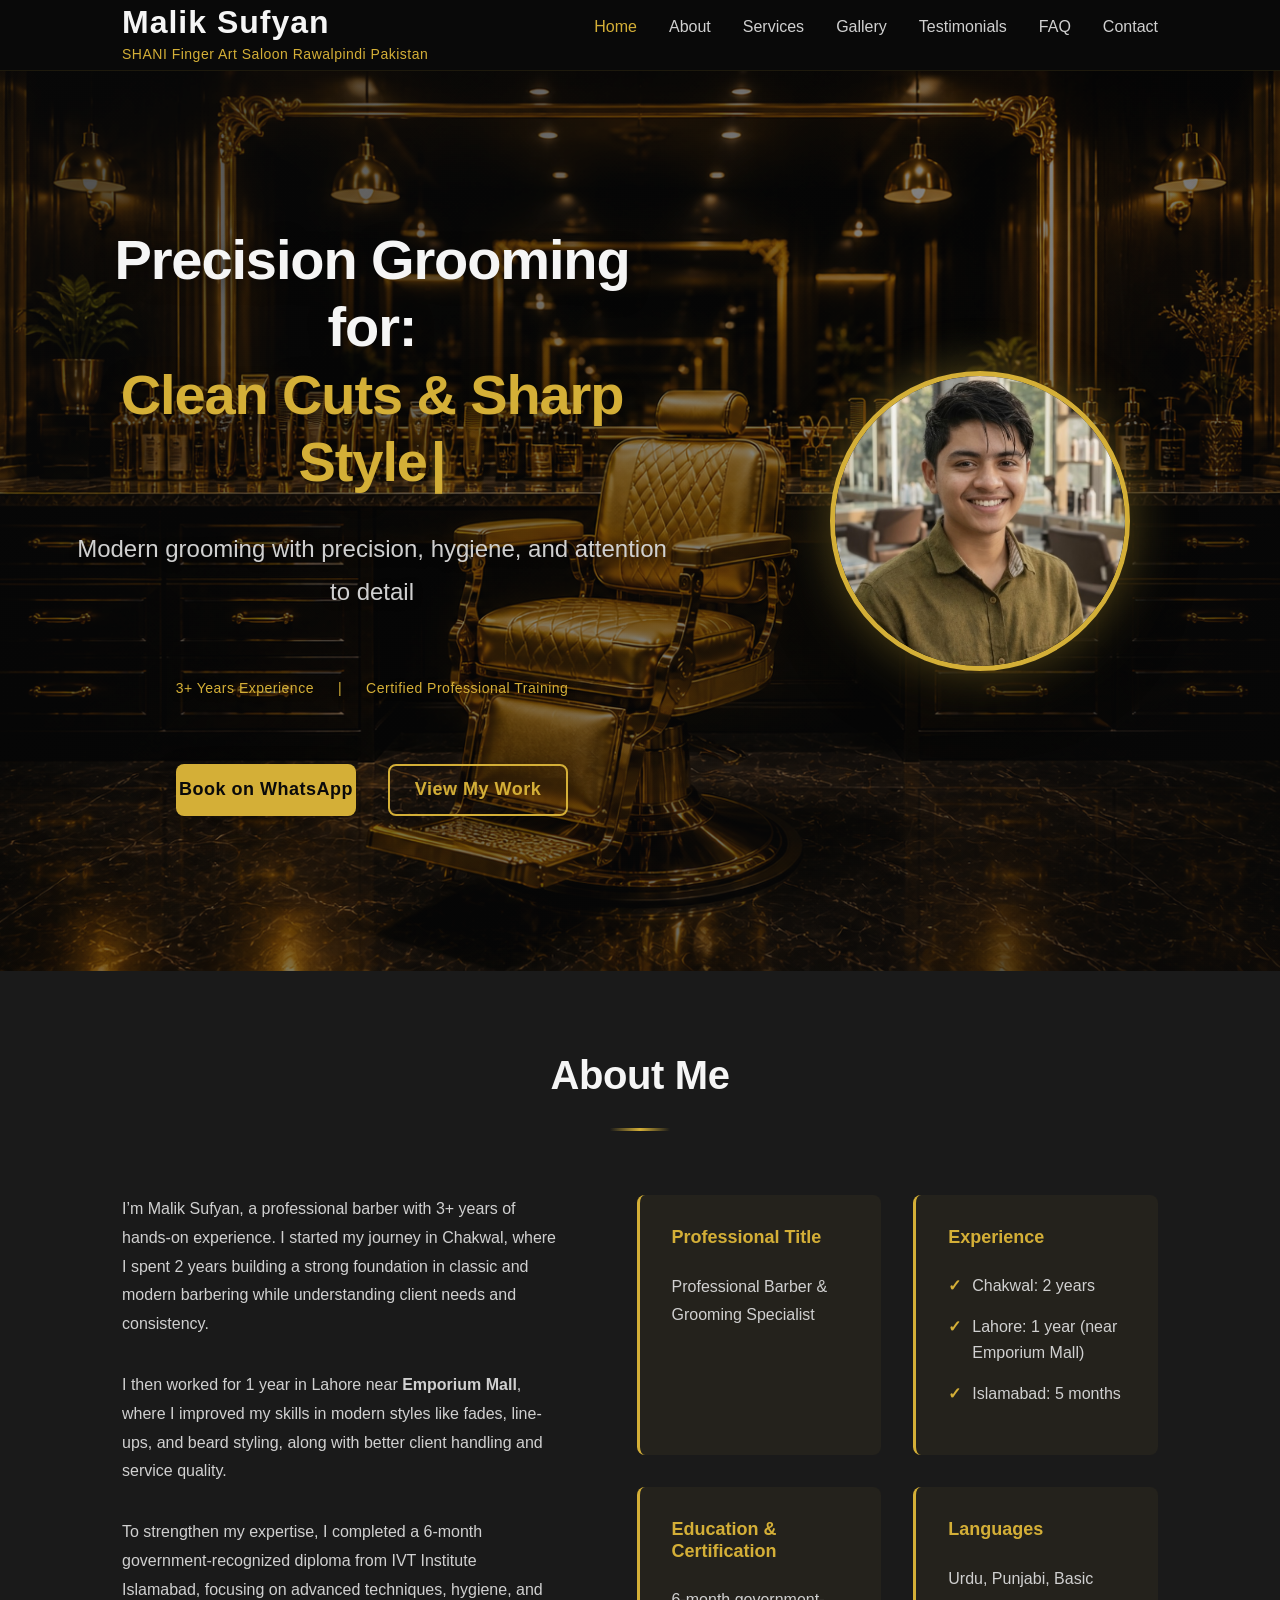
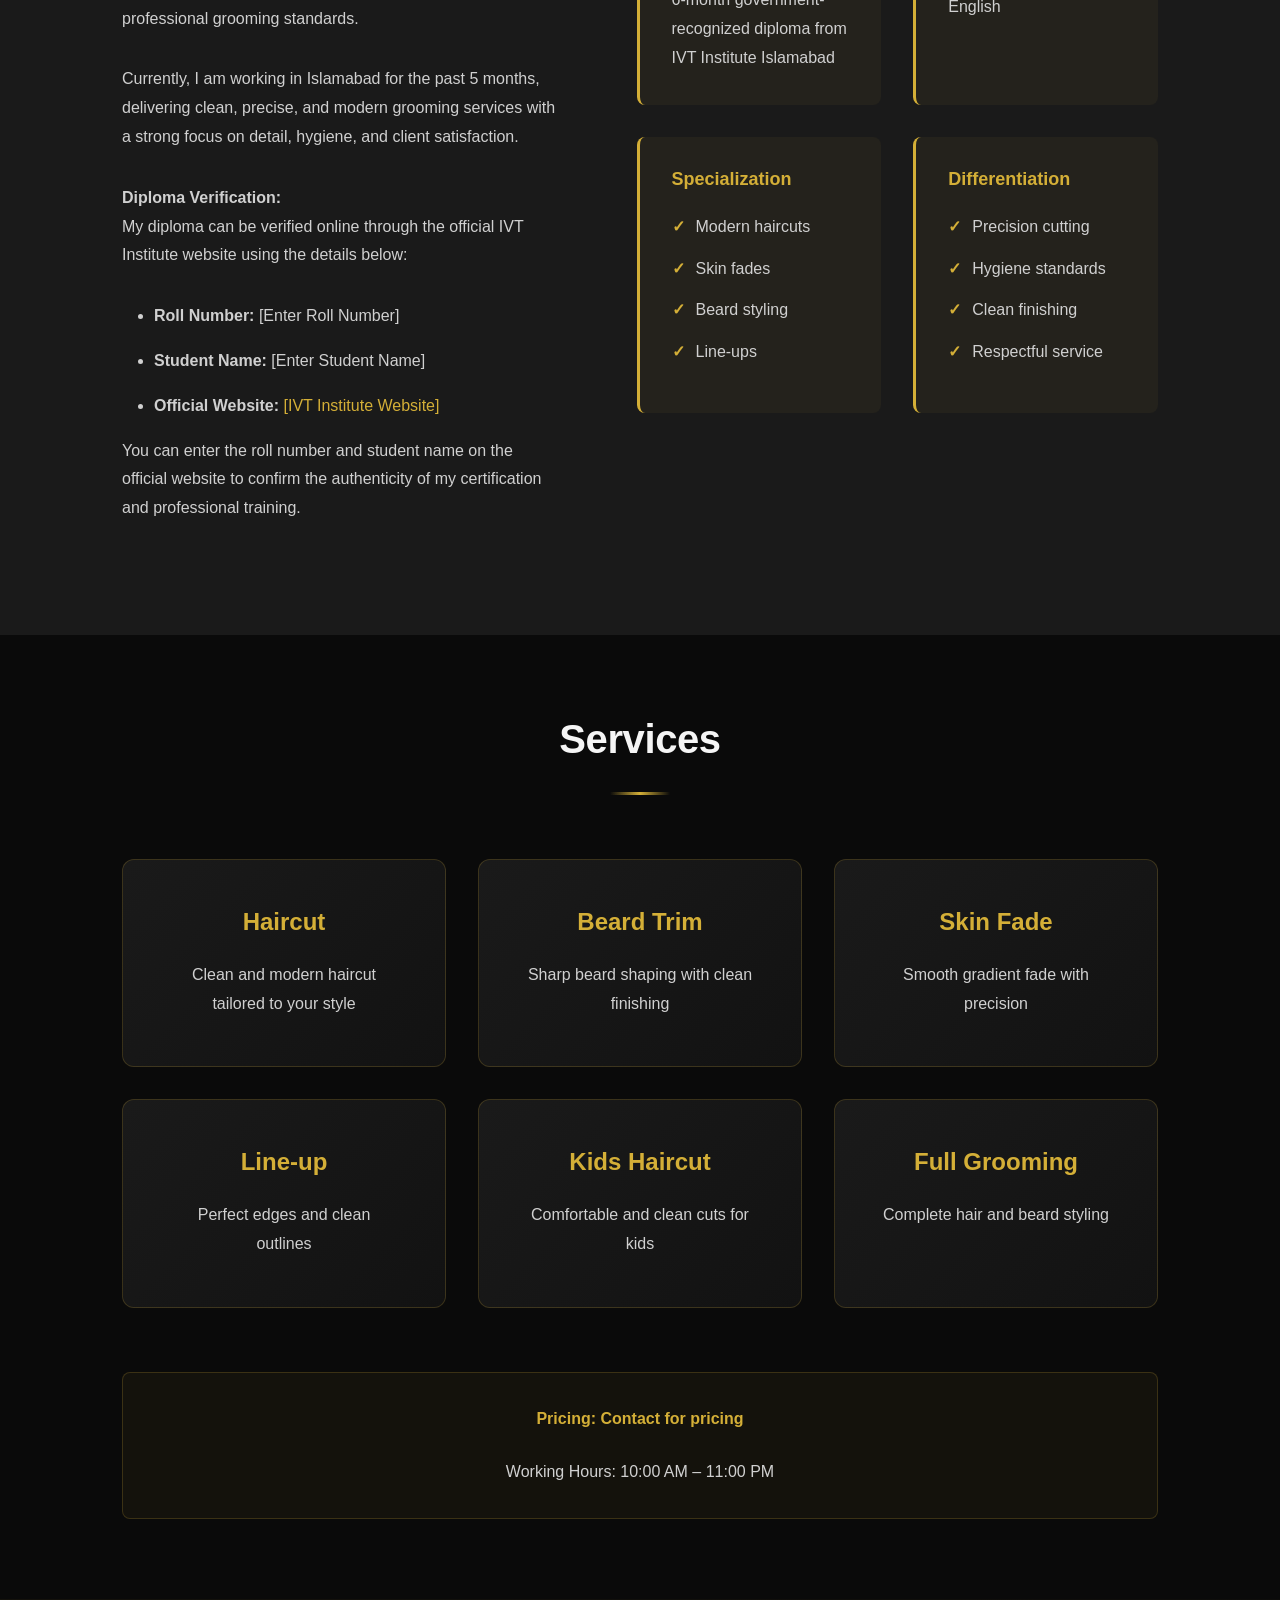
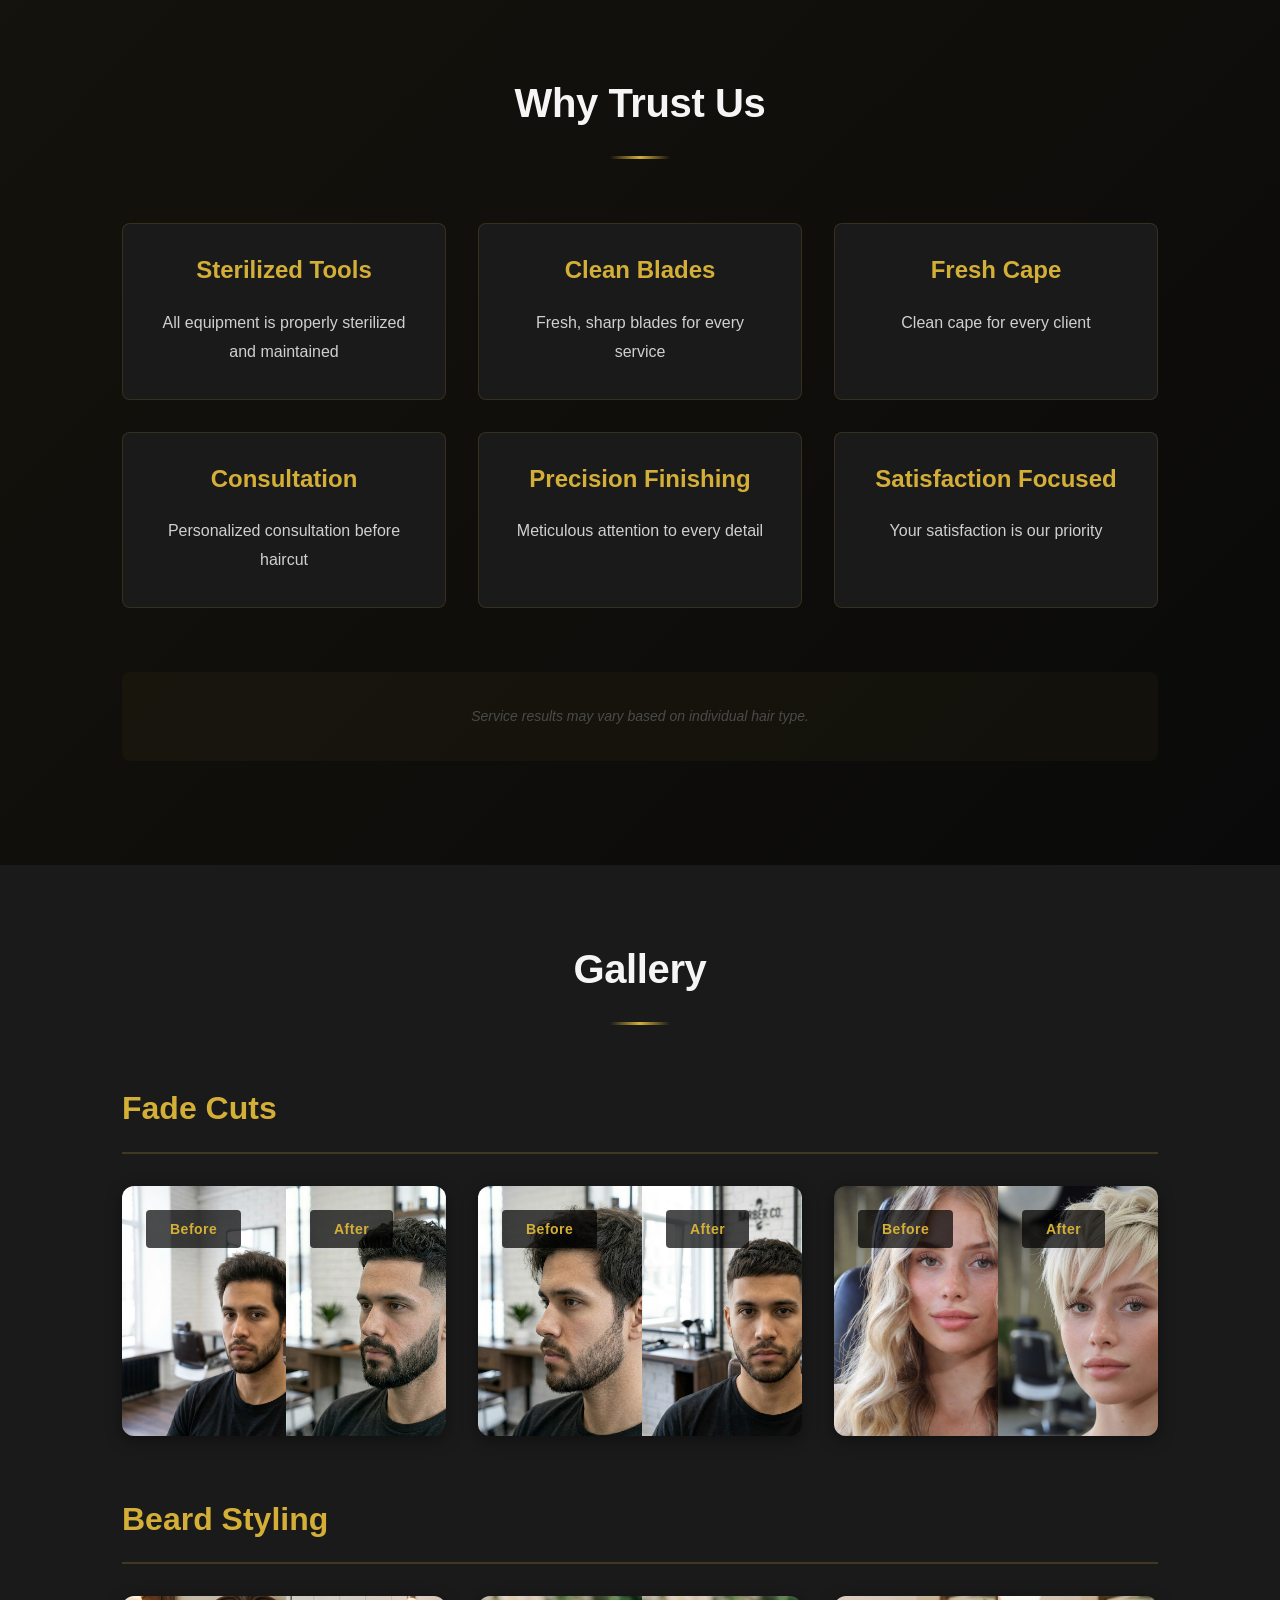
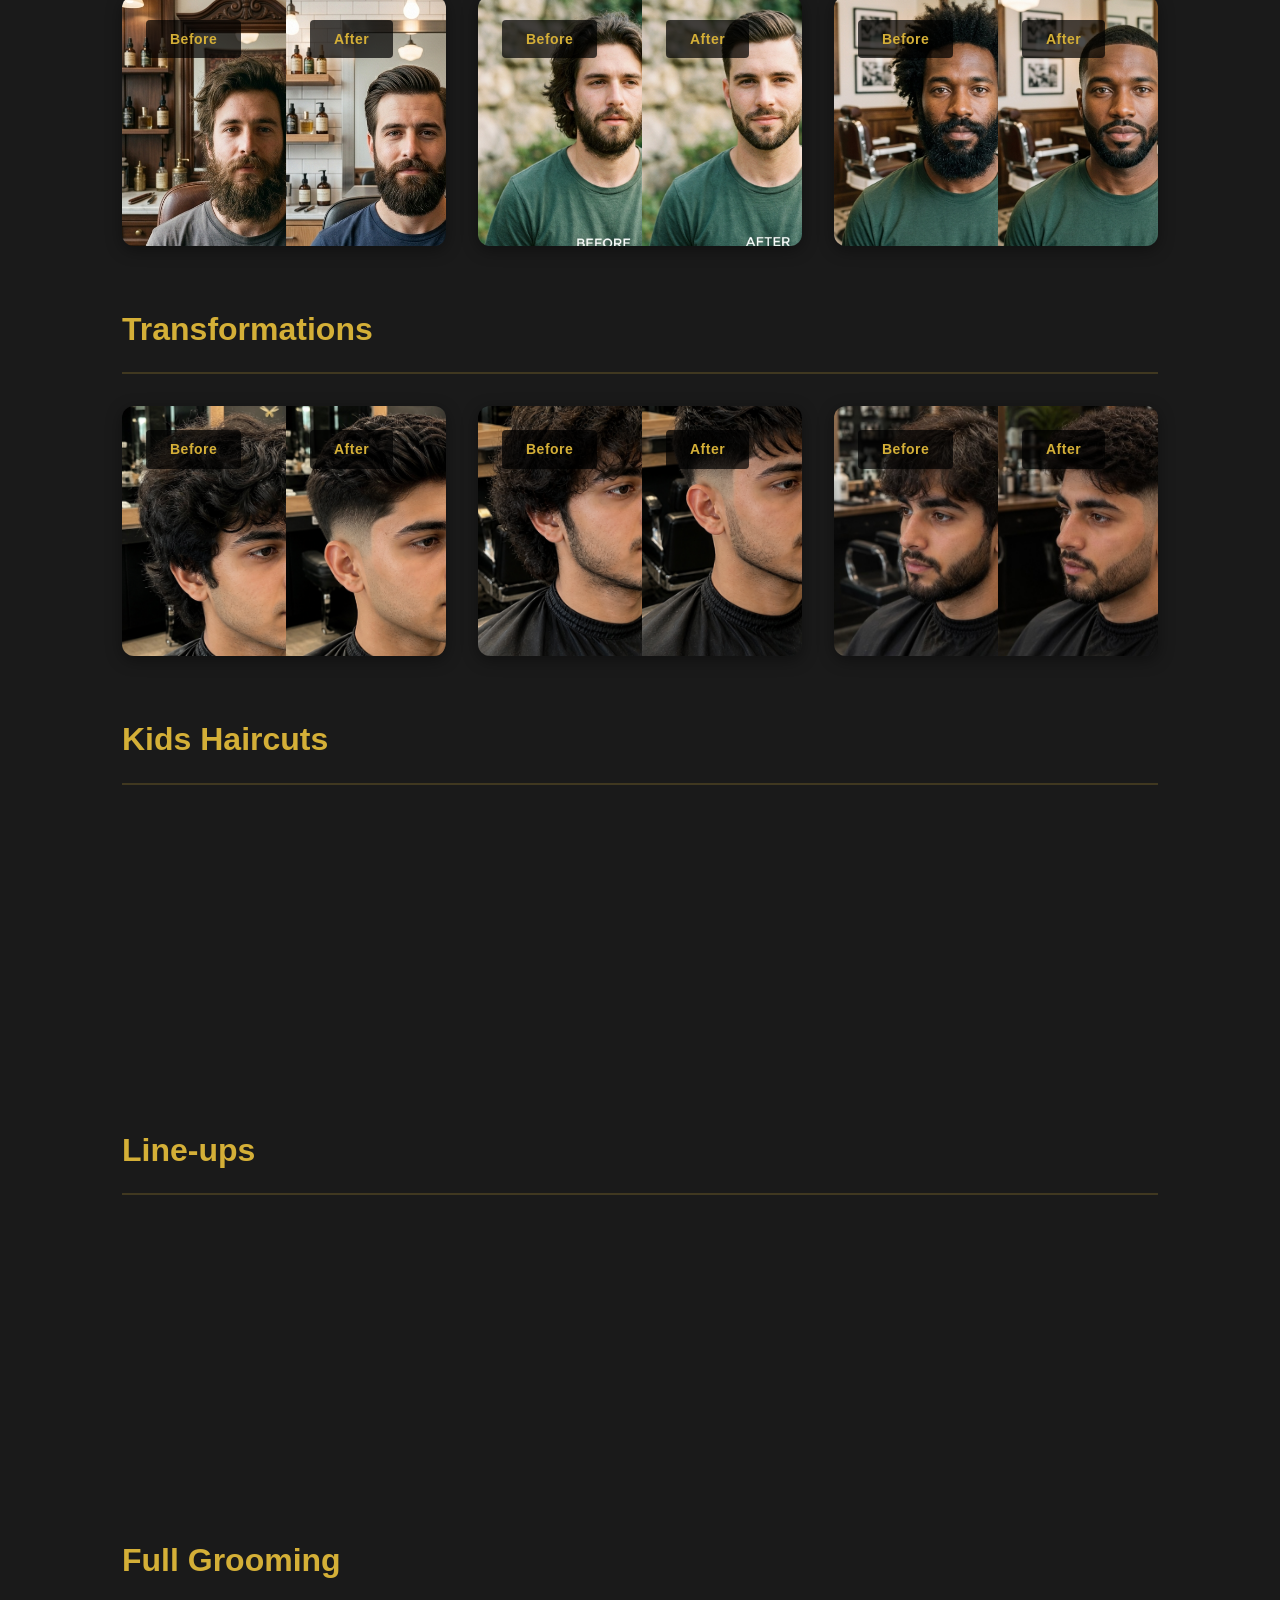
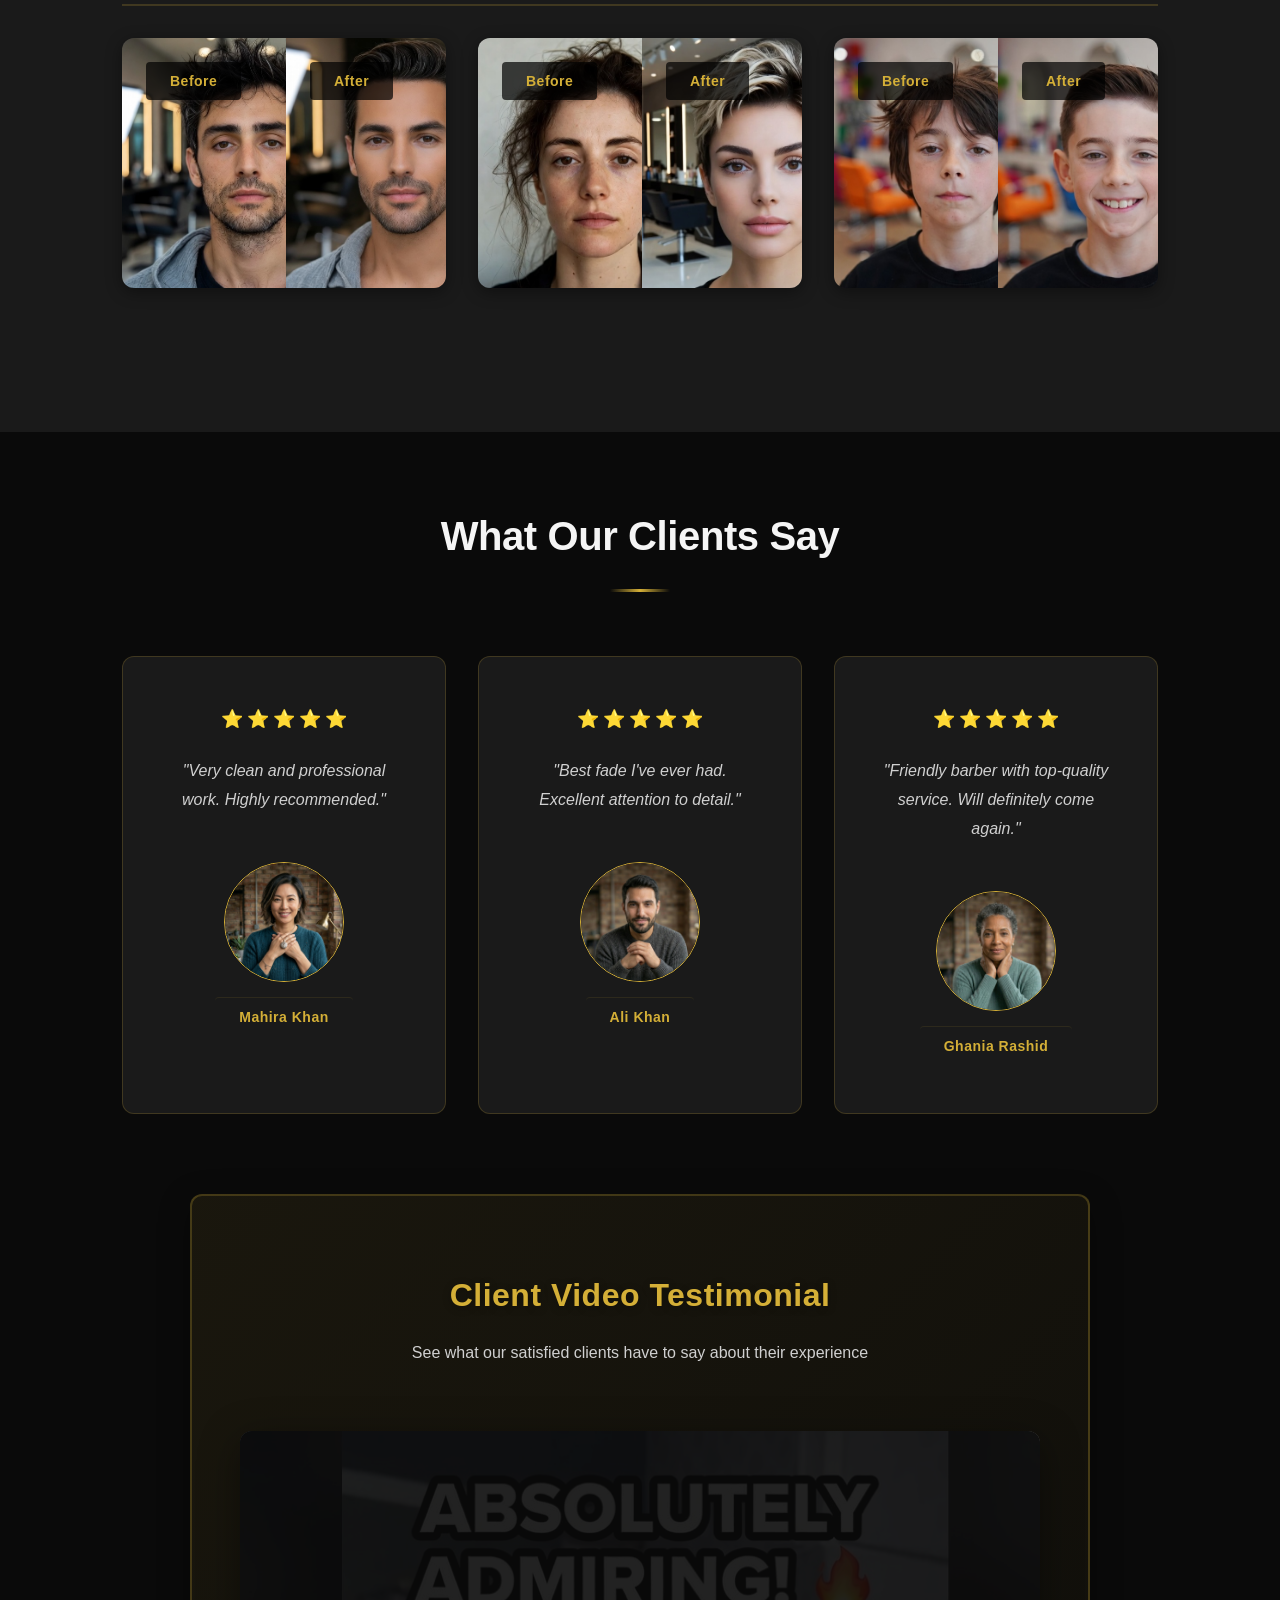
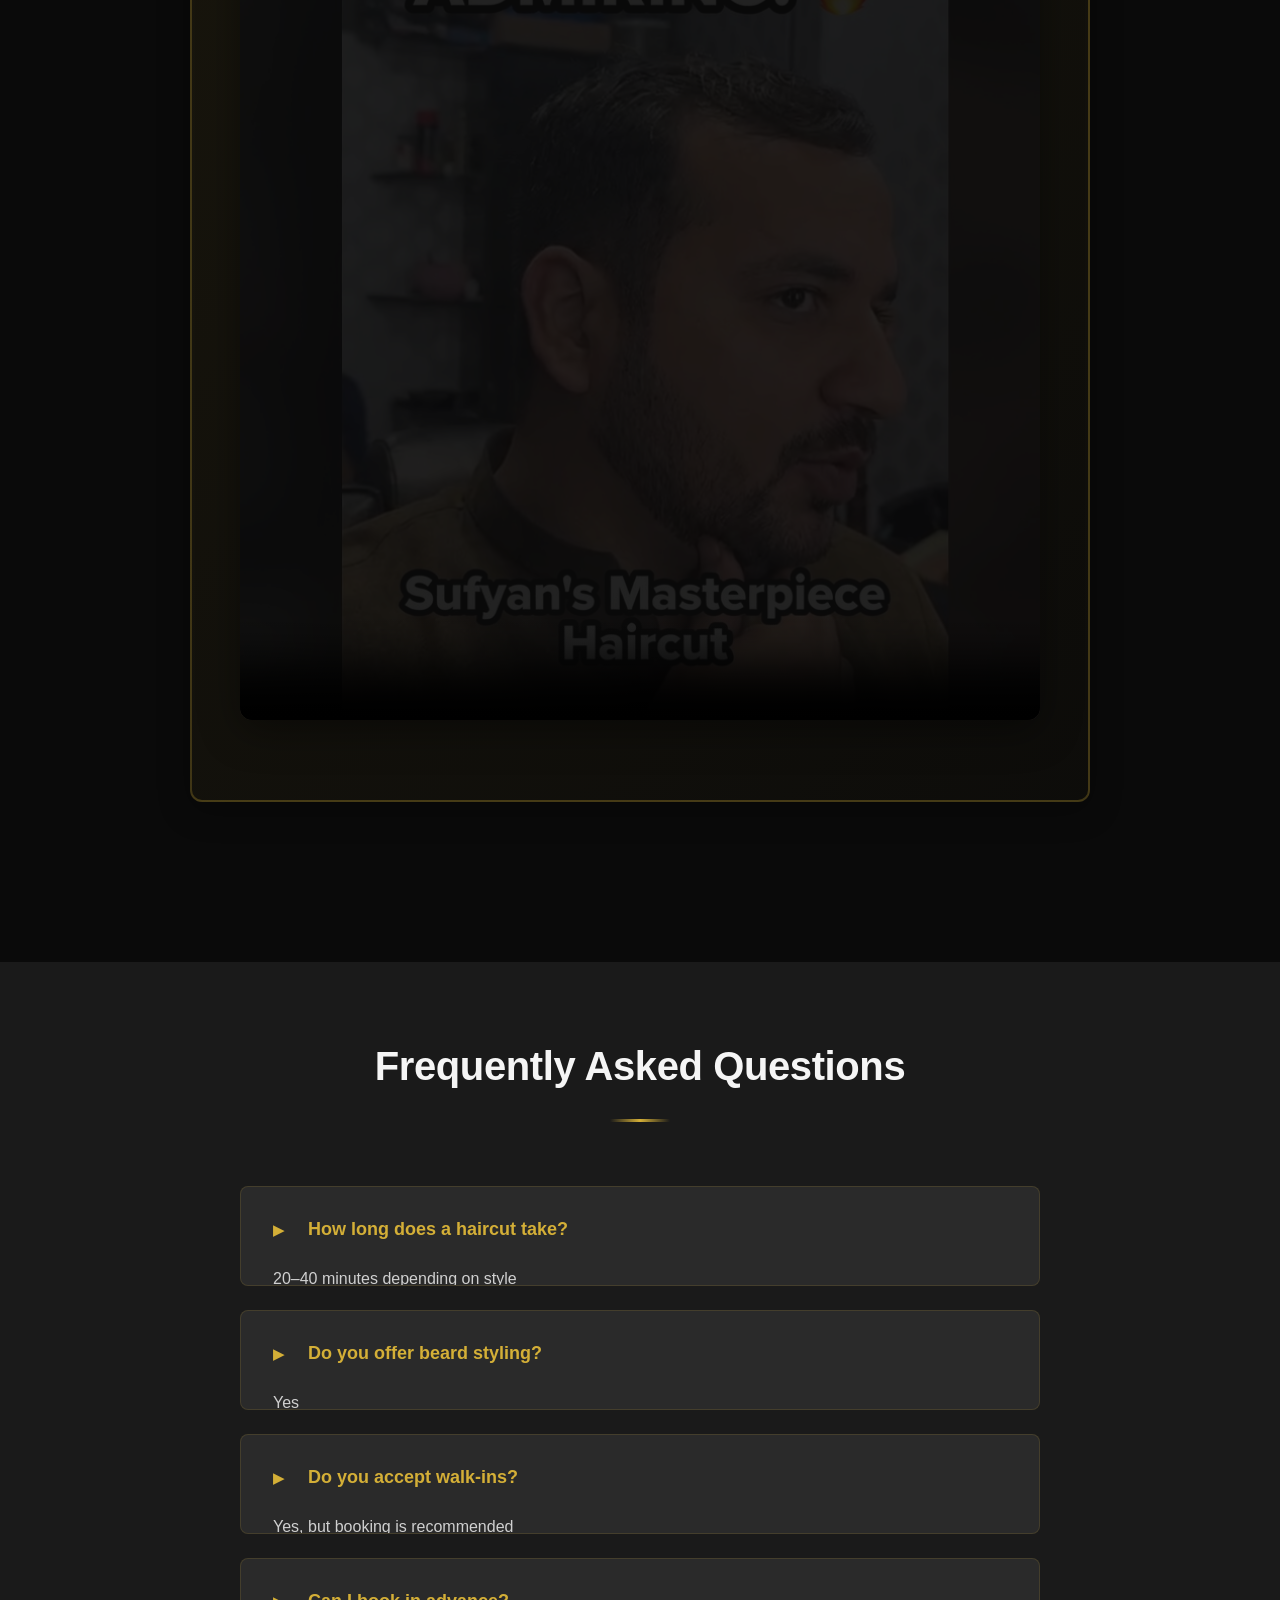
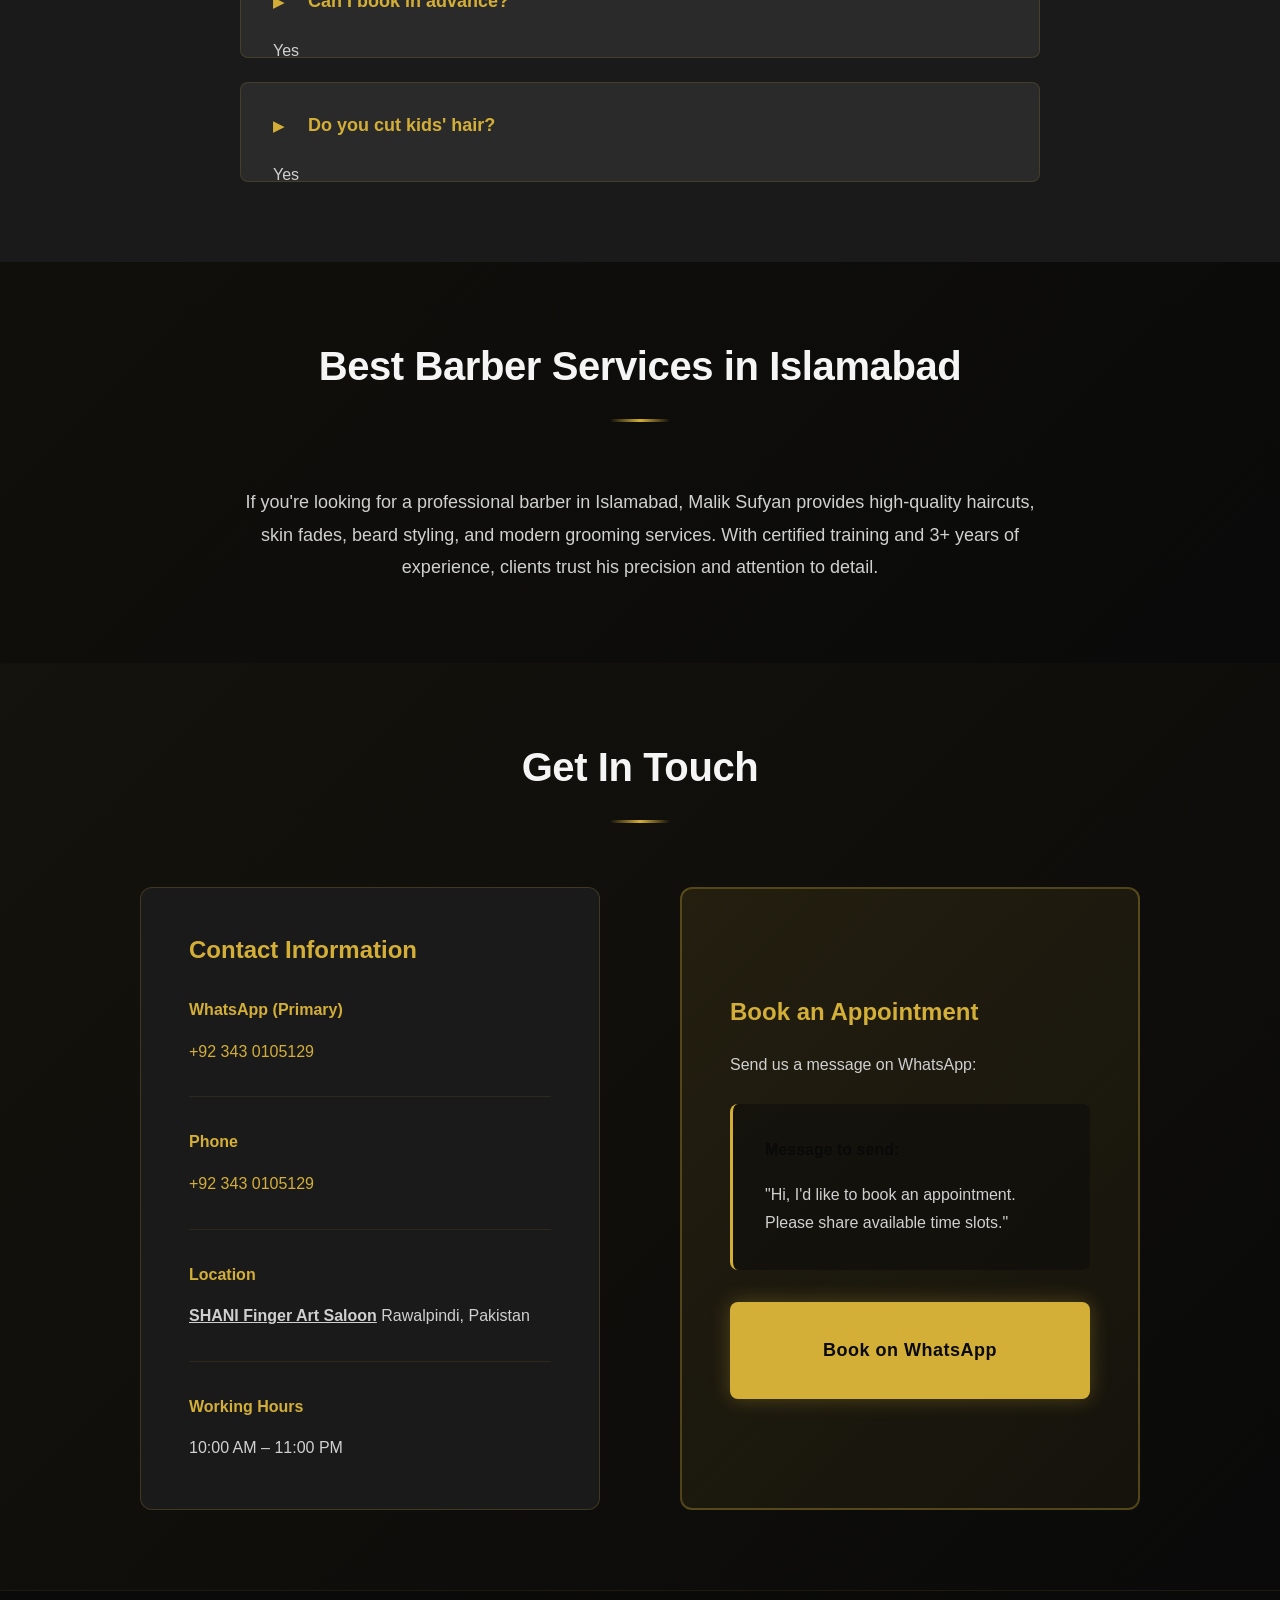
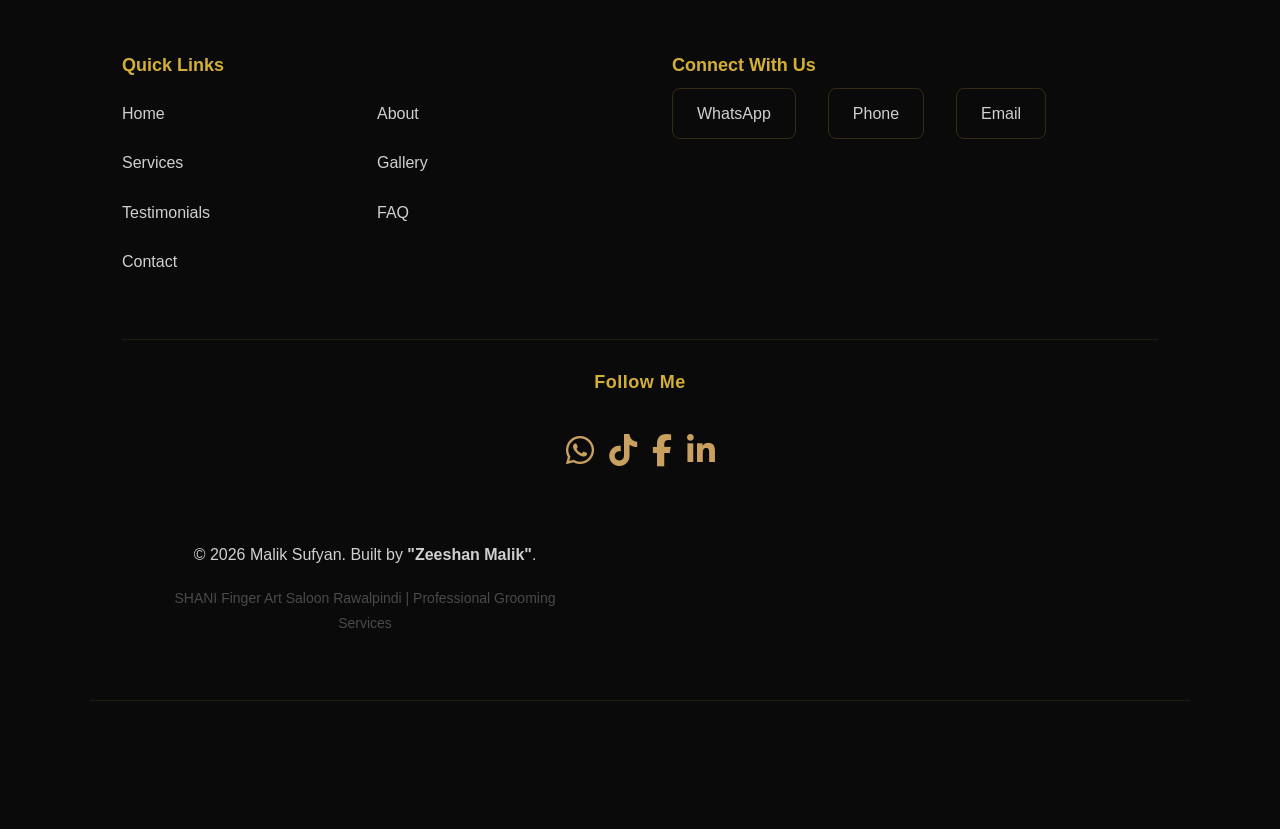
==== commit 3bf377e7: "Update index.html" ====
--- a/index.html
+++ b/index.html
@@ -16,6 +16,8 @@
     <!-- Font Awesome 6.4.0 CDN -->
     <link rel="stylesheet" href="https://cdnjs.cloudflare.com/ajax/libs/font-awesome/6.5.1/css/all.min.css" integrity="sha512-DTOQO9RWCH3ppGqcWaEA1BIZOC6xxalwEsw9c2QQeAIftl+Vegovlnee1c9QX4TctnWMn13TZye+giMm8e2LwA==" crossorigin="anonymous" referrerpolicy="no-referrer" />
     <link rel="stylesheet" href="assets/files/style.css">
+<link rel="preload" as="image" href="images/sufyan-img/disktop-img.png" media="(min-width: 1001px)">
+    <link rel="preload" as="image" href="images/sufyan-img/laxuarry-saloon.png" media="(max-width: 1000px)">
     <script type="application/ld+json">
 {
   "@context": "https://schema.org",
@@ -77,7 +79,7 @@
         <img src="images/sufyan-img/laxuarry-saloon.png" 
              alt="Luxury Barber Shop Interior with high-end chairs and lighting" 
              class="hero-bg-image"
-             loading="lazy"
+             decoding="sync"
              fetchpriority="high"
              width="600" 
              height="800">
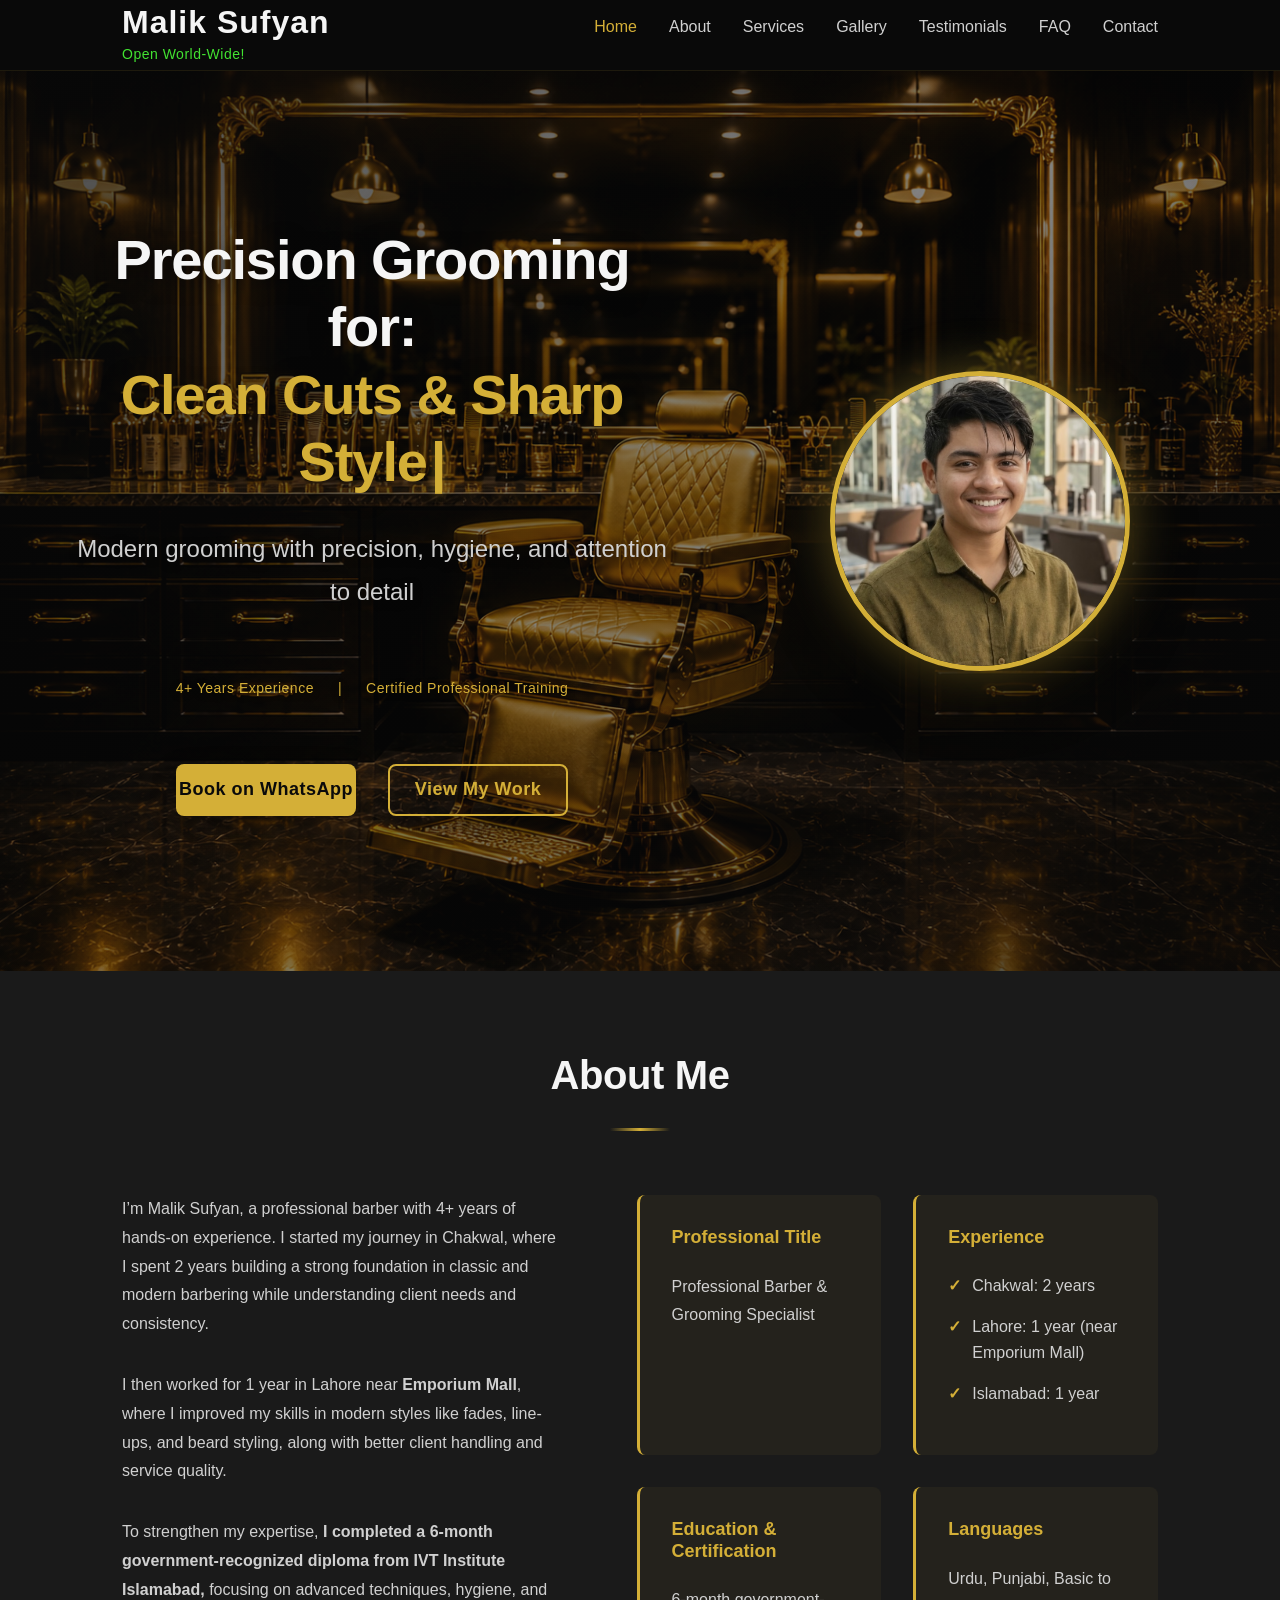
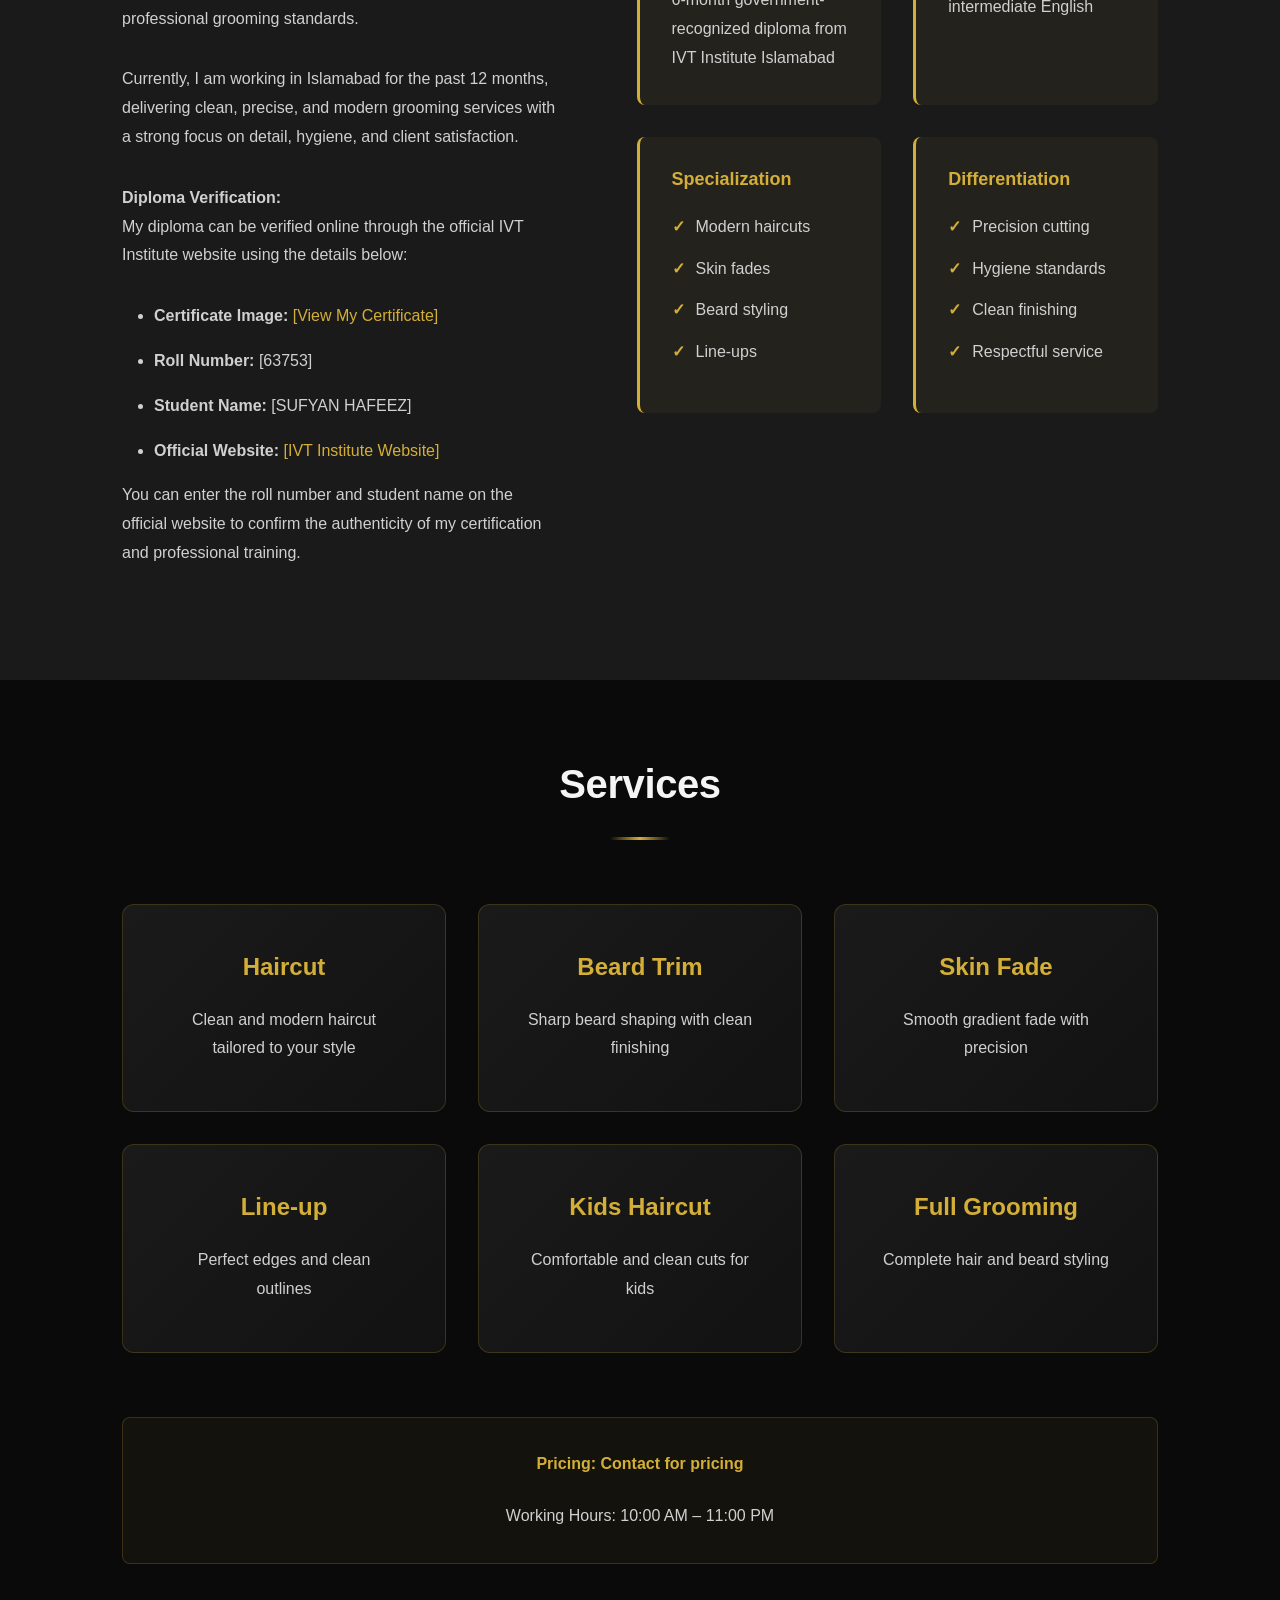
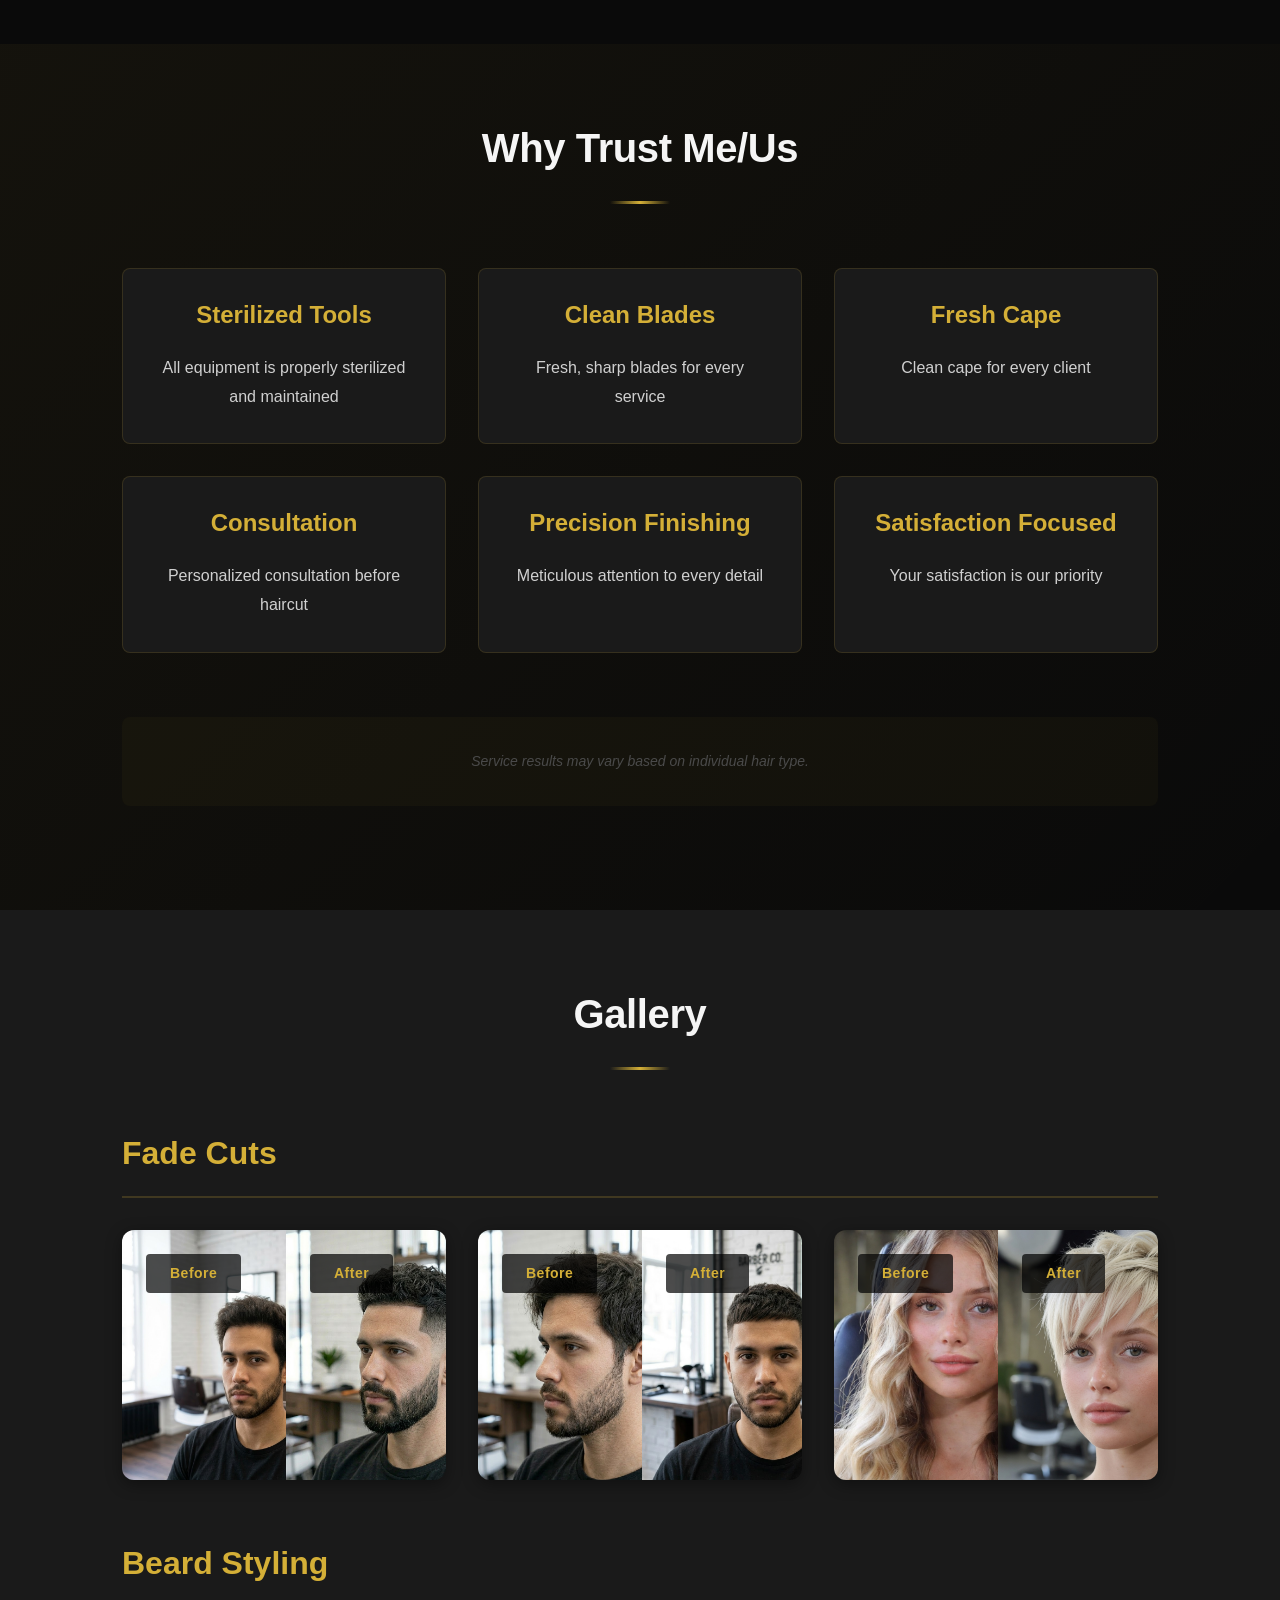
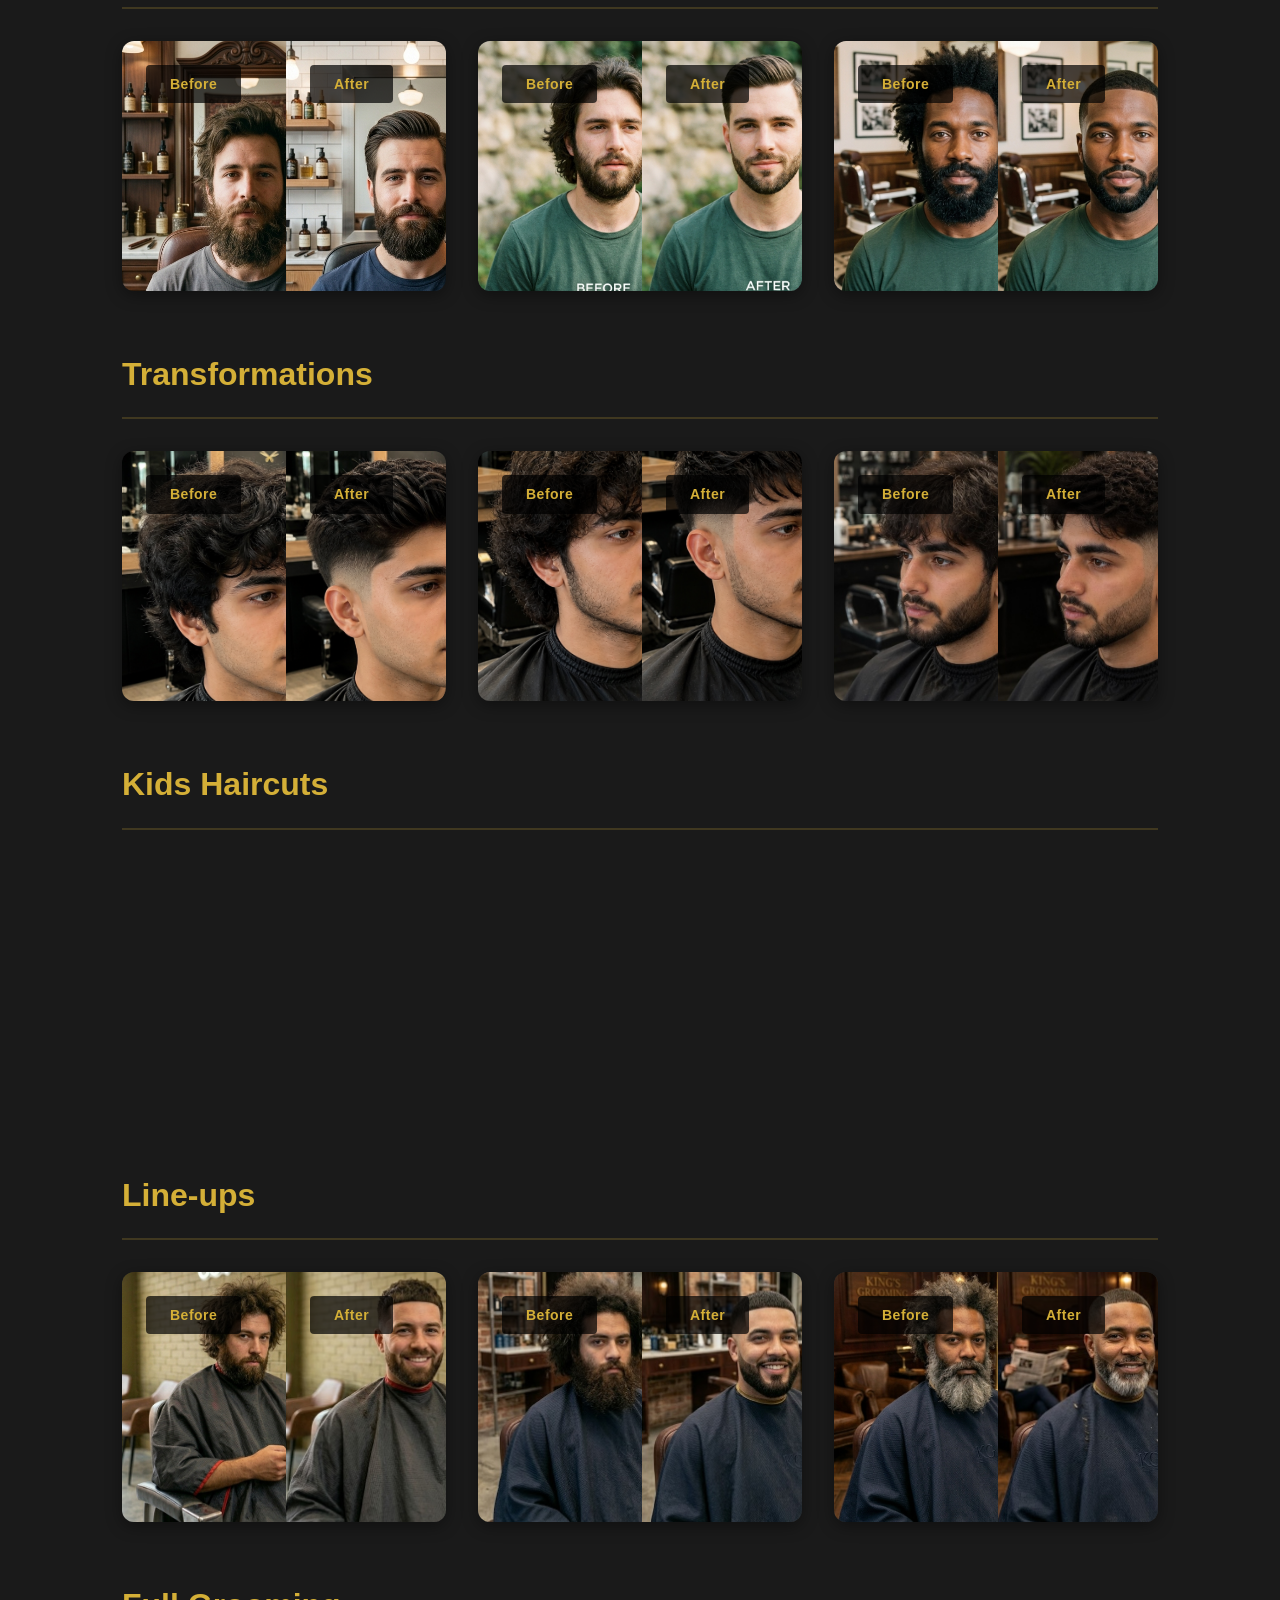
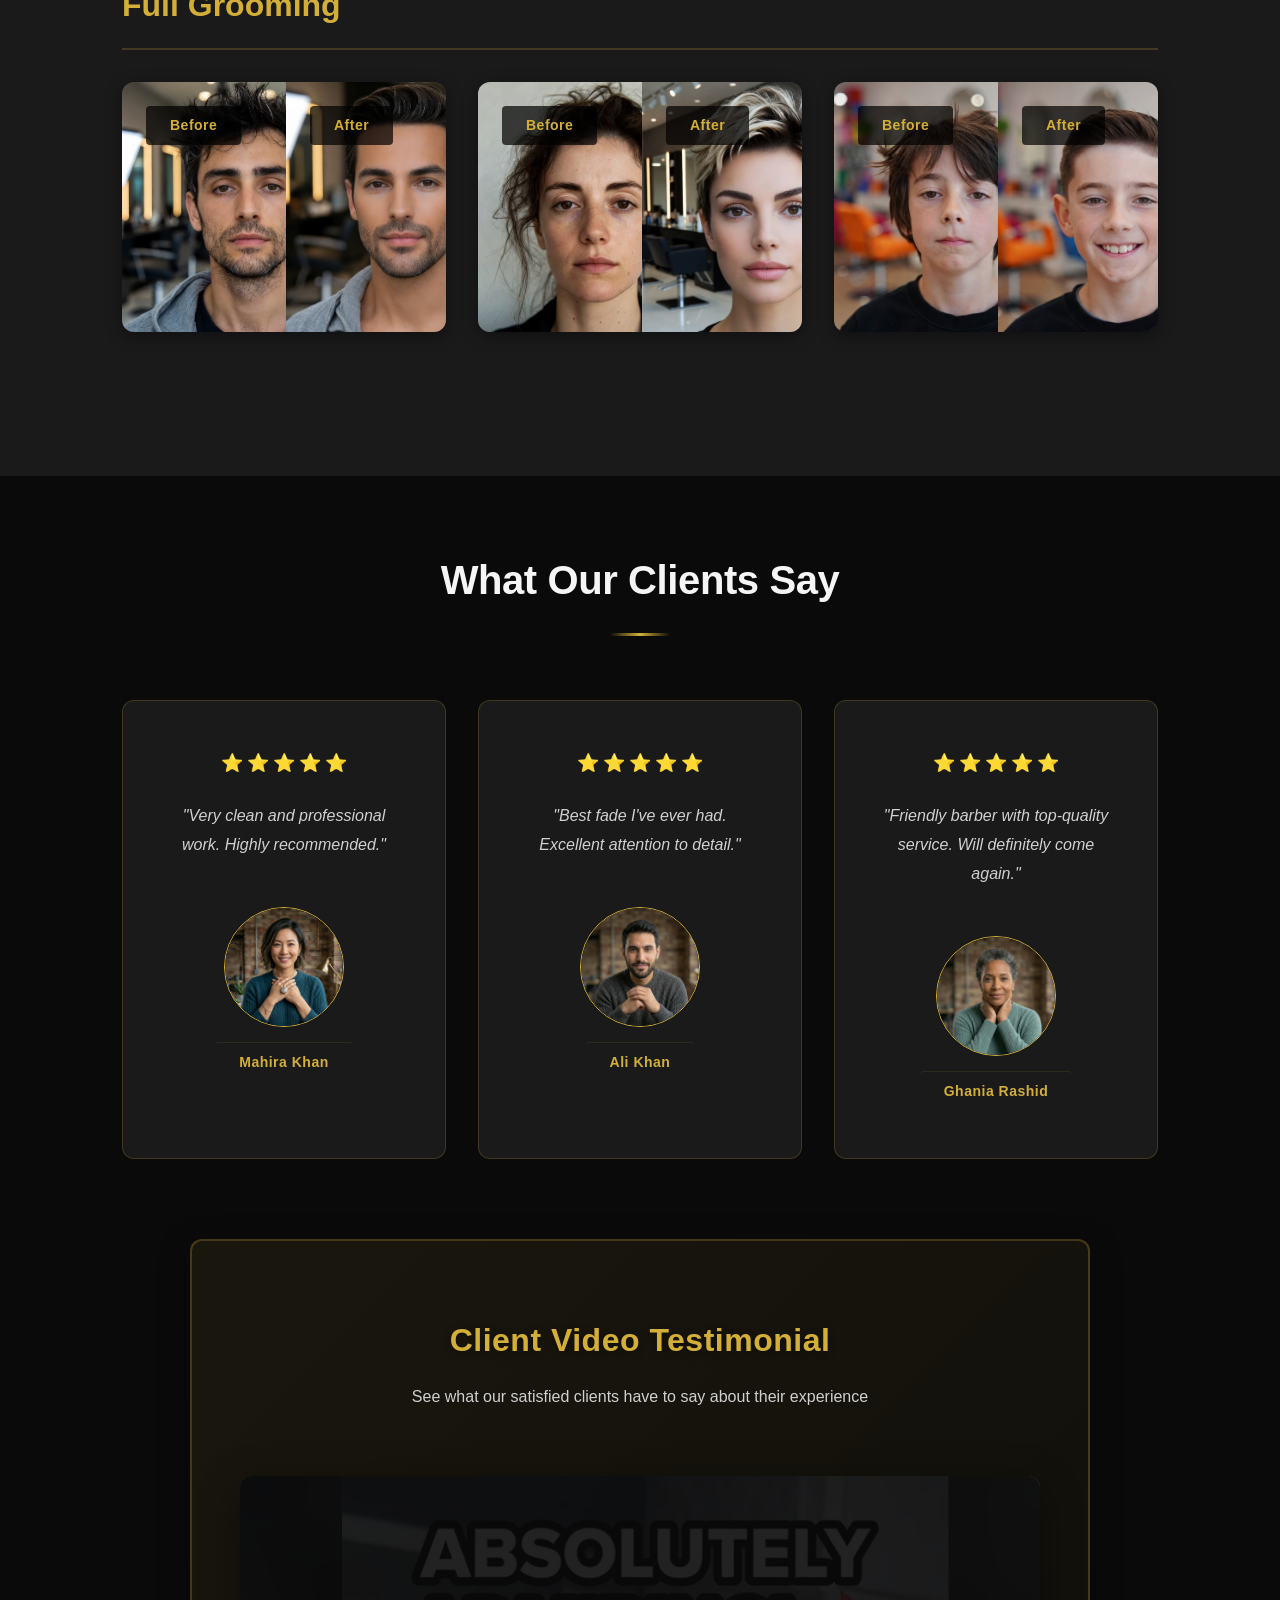
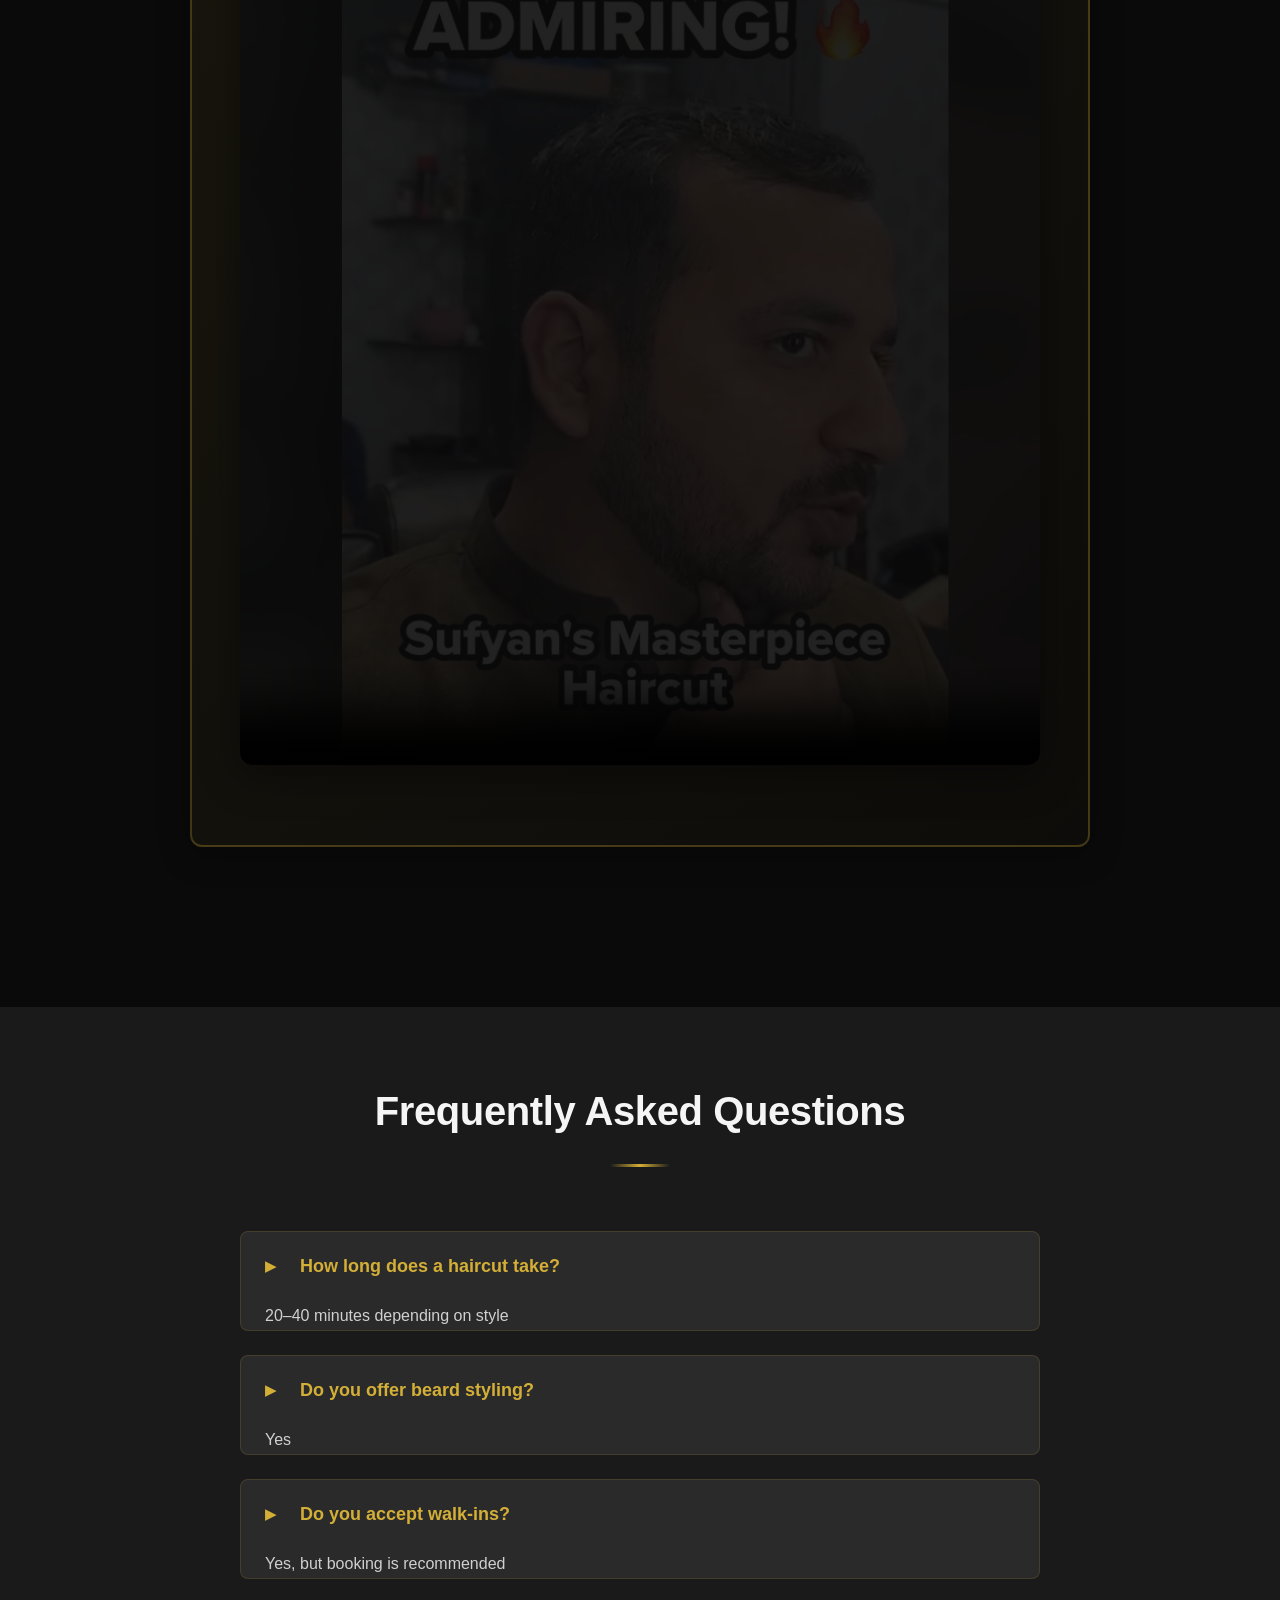
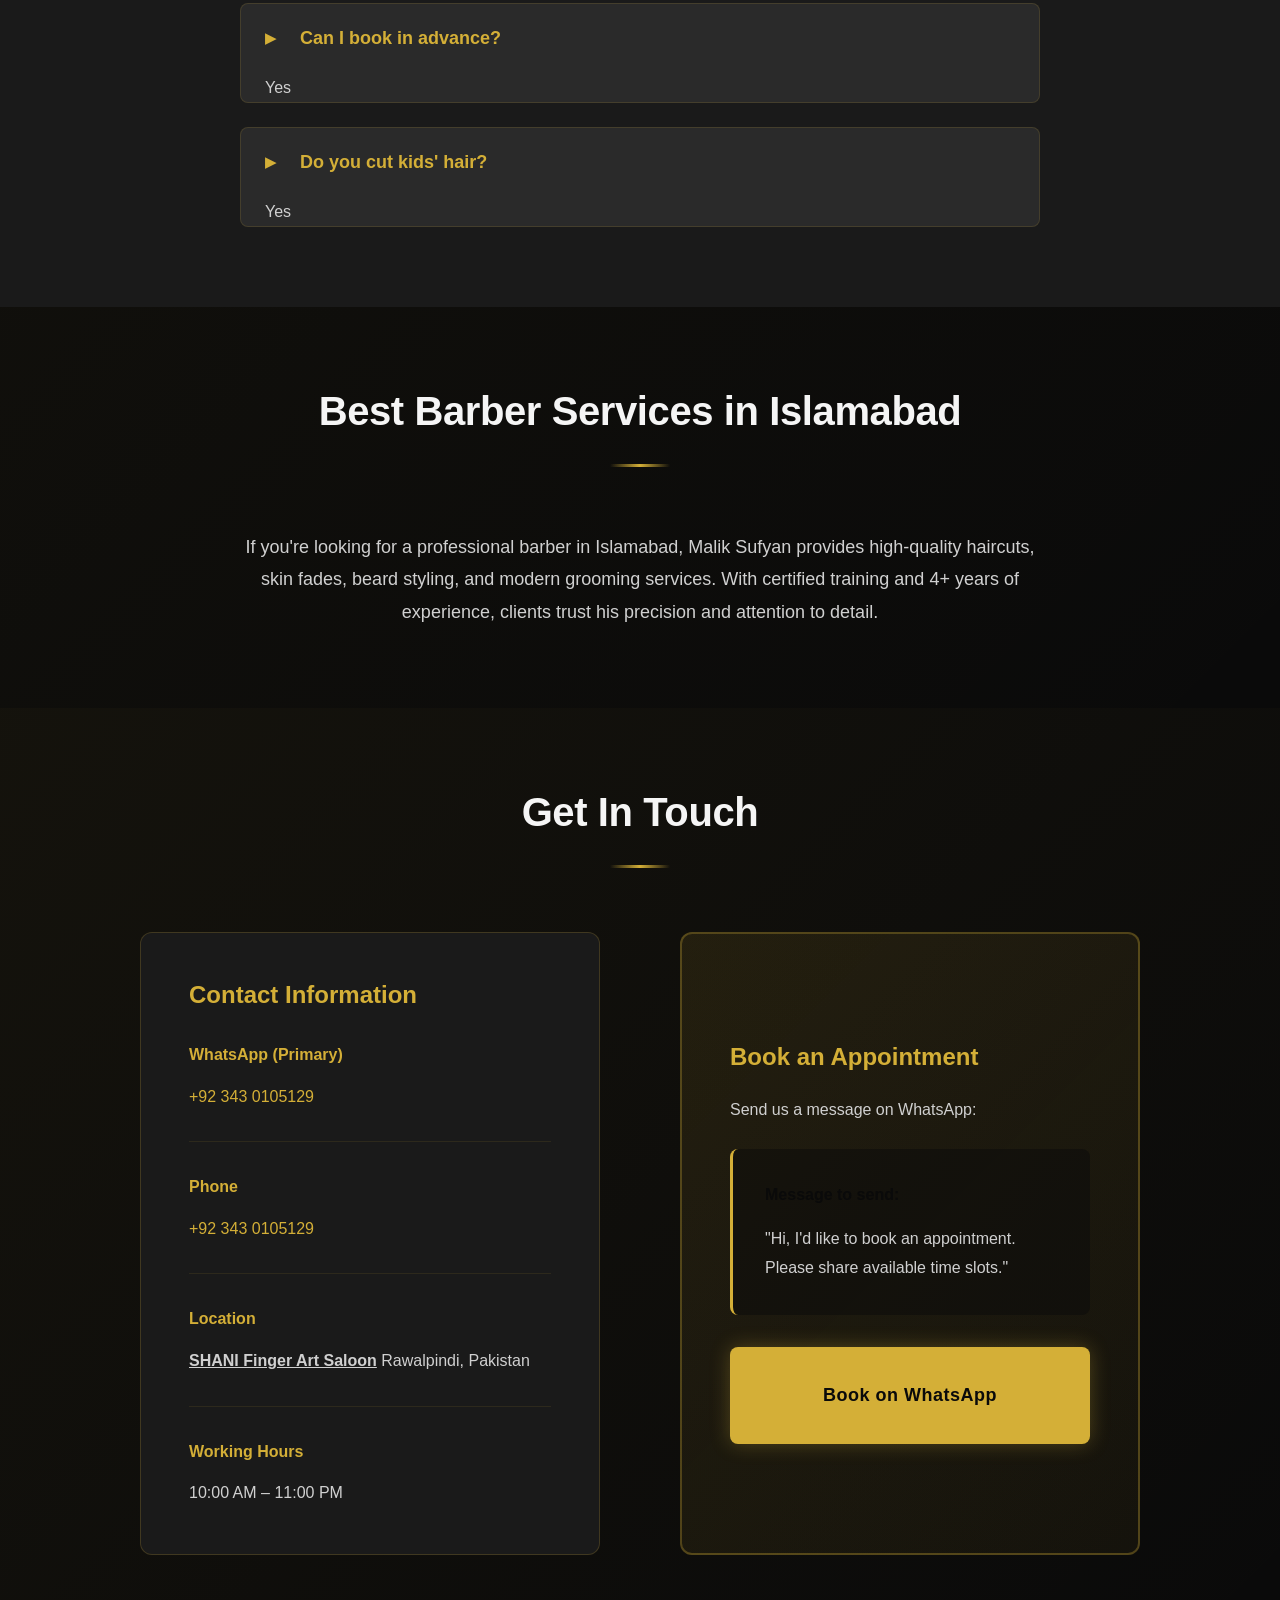
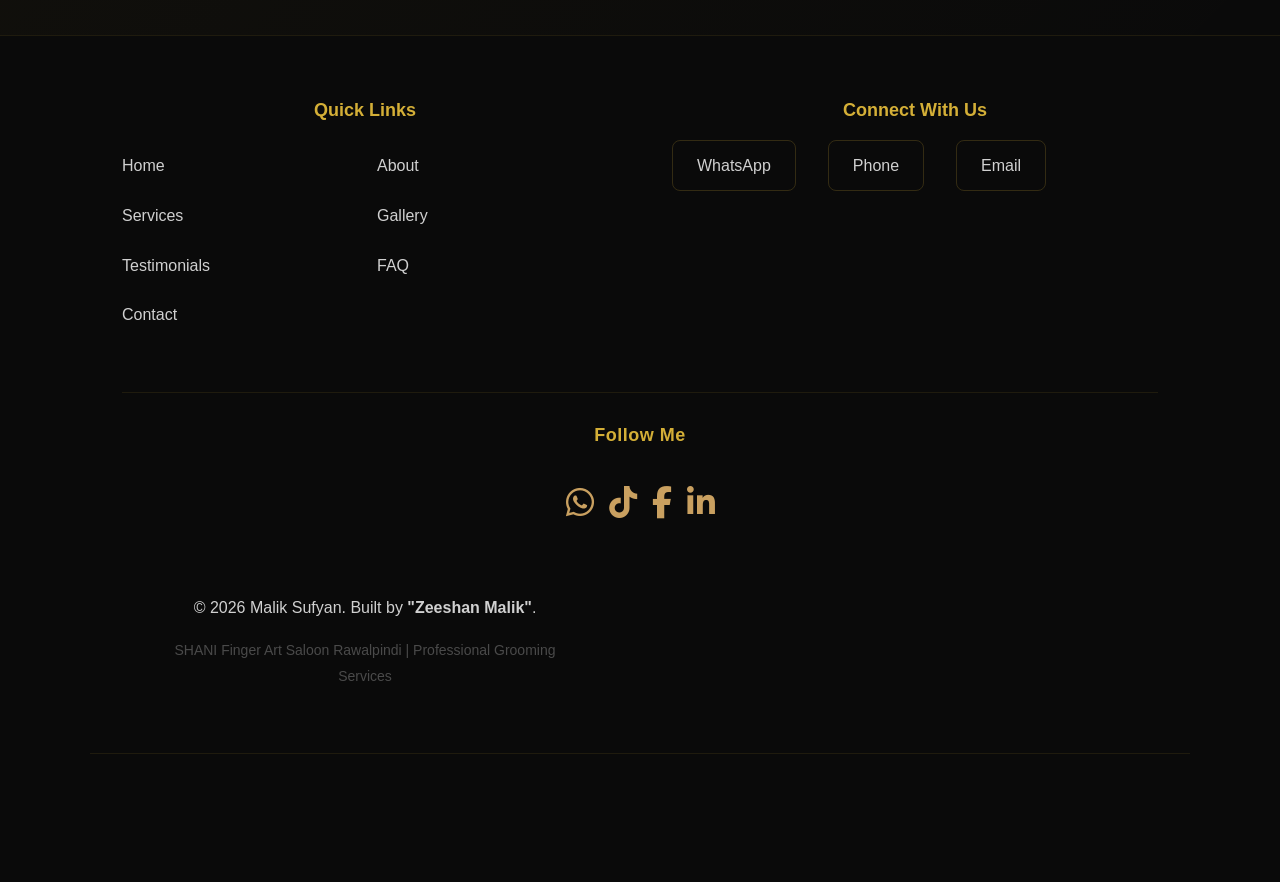
==== commit 5314b27b: "updated footer breaking layout on mobile phone screen and updated informations about owner's portfol" ====
--- a/index.html
+++ b/index.html
@@ -44,7 +44,7 @@
         <div class="header-container">
             <div class="brand">
                 <h1 class="brand-name">Malik Sufyan</h1>
-                <p class="brand-subtitle">SHANI Finger Art Saloon Rawalpindi Pakistan</p>
+                <p class="brand-subtitle" style="color: #42e331;">Open World-Wide!</p>
             </div>
             <nav class="navigation">
                 <ul class="nav-list">
@@ -100,7 +100,7 @@
                     <p class="hero-subheadline">Modern grooming with precision, hygiene, and attention to detail</p>
                     
                     <div class="hero-trust-line">
-                        <span>3+ Years Experience</span>
+                        <span>4+ Years Experience</span>
                         <span>|</span>
                         <span>Certified Professional Training</span>
                     </div>
@@ -125,7 +125,7 @@
                 <div class="about-content">
                     <div class="about-text">
                         <p>
-I’m Malik Sufyan, a professional barber with 3+ years of hands-on experience. I started my journey in Chakwal, where I spent 2 years building a strong foundation in classic and modern barbering while understanding client needs and consistency.
+I’m Malik Sufyan, a professional barber with 4+ years of hands-on experience. I started my journey in Chakwal, where I spent 2 years building a strong foundation in classic and modern barbering while understanding client needs and consistency.
 </p>
 
 <p>
@@ -133,11 +133,11 @@
 </p>
 
 <p>
-To strengthen my expertise, I completed a 6-month government-recognized diploma from IVT Institute Islamabad, focusing on advanced techniques, hygiene, and professional grooming standards.
+To strengthen my expertise, <b>I completed a 6-month government-recognized diploma from IVT Institute Islamabad,</b> focusing on advanced techniques, hygiene, and professional grooming standards.
 </p>
 
 <p>
-Currently, I am working in Islamabad for the past 5 months, delivering clean, precise, and modern grooming services with a strong focus on detail, hygiene, and client satisfaction.
+Currently, I am working in Islamabad for the past 12 months, delivering clean, precise, and modern grooming services with a strong focus on detail, hygiene, and client satisfaction.
 </p>
 
 <p>
@@ -146,8 +146,9 @@
 </p>
 
 <ul>
-    <li><strong>Roll Number:</strong> [Enter Roll Number]</li>
-    <li><strong>Student Name:</strong> [Enter Student Name]</li>
+    <li><strong>Certificate Image:</strong> <a href="images/certificates/sufyan_certificate.jpg" target="_blank">[View My Certificate]</a></li>
+    <li><strong>Roll Number:</strong> [63753]</li>
+    <li><strong>Student Name:</strong> [SUFYAN HAFEEZ]</li>
     <li><strong>Official Website:</strong> <a href="https://tpsc.org.pk/verification/" target="_blank">[IVT Institute Website]</a></li>
 </ul>
 
@@ -168,7 +169,7 @@
                             <ul class="experience-list">
                                 <li>Chakwal: 2 years</li>
                                 <li>Lahore: 1 year (near Emporium Mall)</li>
-                                <li>Islamabad: 5 months</li>
+                                <li>Islamabad: 1 year </li>
                             </ul>
                         </div>
 
@@ -179,7 +180,7 @@
 
                         <div class="detail-box">
                             <h3>Languages</h3>
-                            <p>Urdu, Punjabi, Basic English</p>
+                            <p>Urdu, Punjabi, Basic to intermediate English</p>
                         </div>
 
                         <div class="detail-box">
@@ -253,7 +254,7 @@
         <!-- TRUST SECTION -->
         <section id="trust" class="trust">
             <div class="section-container">
-                <h2 class="section-title">Why Trust Us</h2>
+                <h2 class="section-title">Why Trust Me/Us</h2>
                 <div class="trust-features">
                     <div class="trust-item">
                         <h3>Sterilized Tools</h3>
@@ -631,7 +632,7 @@
                     <p>
                         If you're looking for a professional barber in Islamabad, Malik Sufyan provides
                         high-quality haircuts, skin fades, beard styling, and modern grooming services.
-                        With certified training and 3+ years of experience, clients trust his precision
+                        With certified training and 4+ years of experience, clients trust his precision
                         and attention to detail.
                     </p>
                 </div>
--- a/assets/files/style.css
+++ b/assets/files/style.css
@@ -1336,7 +1336,7 @@
 }
 
 .faq-item {
-    padding: var(--spacing-lg);
+    padding: var(--spacing-md);
     background-color: var(--dark-gray);
     border: 1px solid rgba(212, 175, 55, 0.15);
     border-radius: var(--border-radius-md);
@@ -1606,7 +1606,8 @@
 .footer-nav h3,
 .footer-contact h3 {
     color: var(--accent-gold);
-    margin-bottom: var(--spacing-md);
+    margin-bottom: var(--spacing-lg);
+    text-align: center;
     font-size: var(--font-size-lg);
 }
 
@@ -1897,29 +1898,20 @@
         padding-bottom: var(--spacing-lg);
     }
 
-    .footer-links {
-        grid-template-columns: 1fr;
-    }
+   
 
     .social-links {
         justify-content: center;
     }
 
     .footer-social {
-        grid-column: auto;
-        border-top: none;
-        padding-top: 0;
+        text-align: center;
+        padding-top: var(--spacing-md);
+        border-top: 1px solid rgba(212, 175, 55, 0.1);
     }
 
     .social-links-footer {
-        flex-direction: column;
-        gap: var(--spacing-md);
-    }
-
-    .social-link {
-        width: 100%;
-        justify-content: center;
-        padding: var(--spacing-md);
+        gap: var(--spacing-sm);
     }
 
     section {
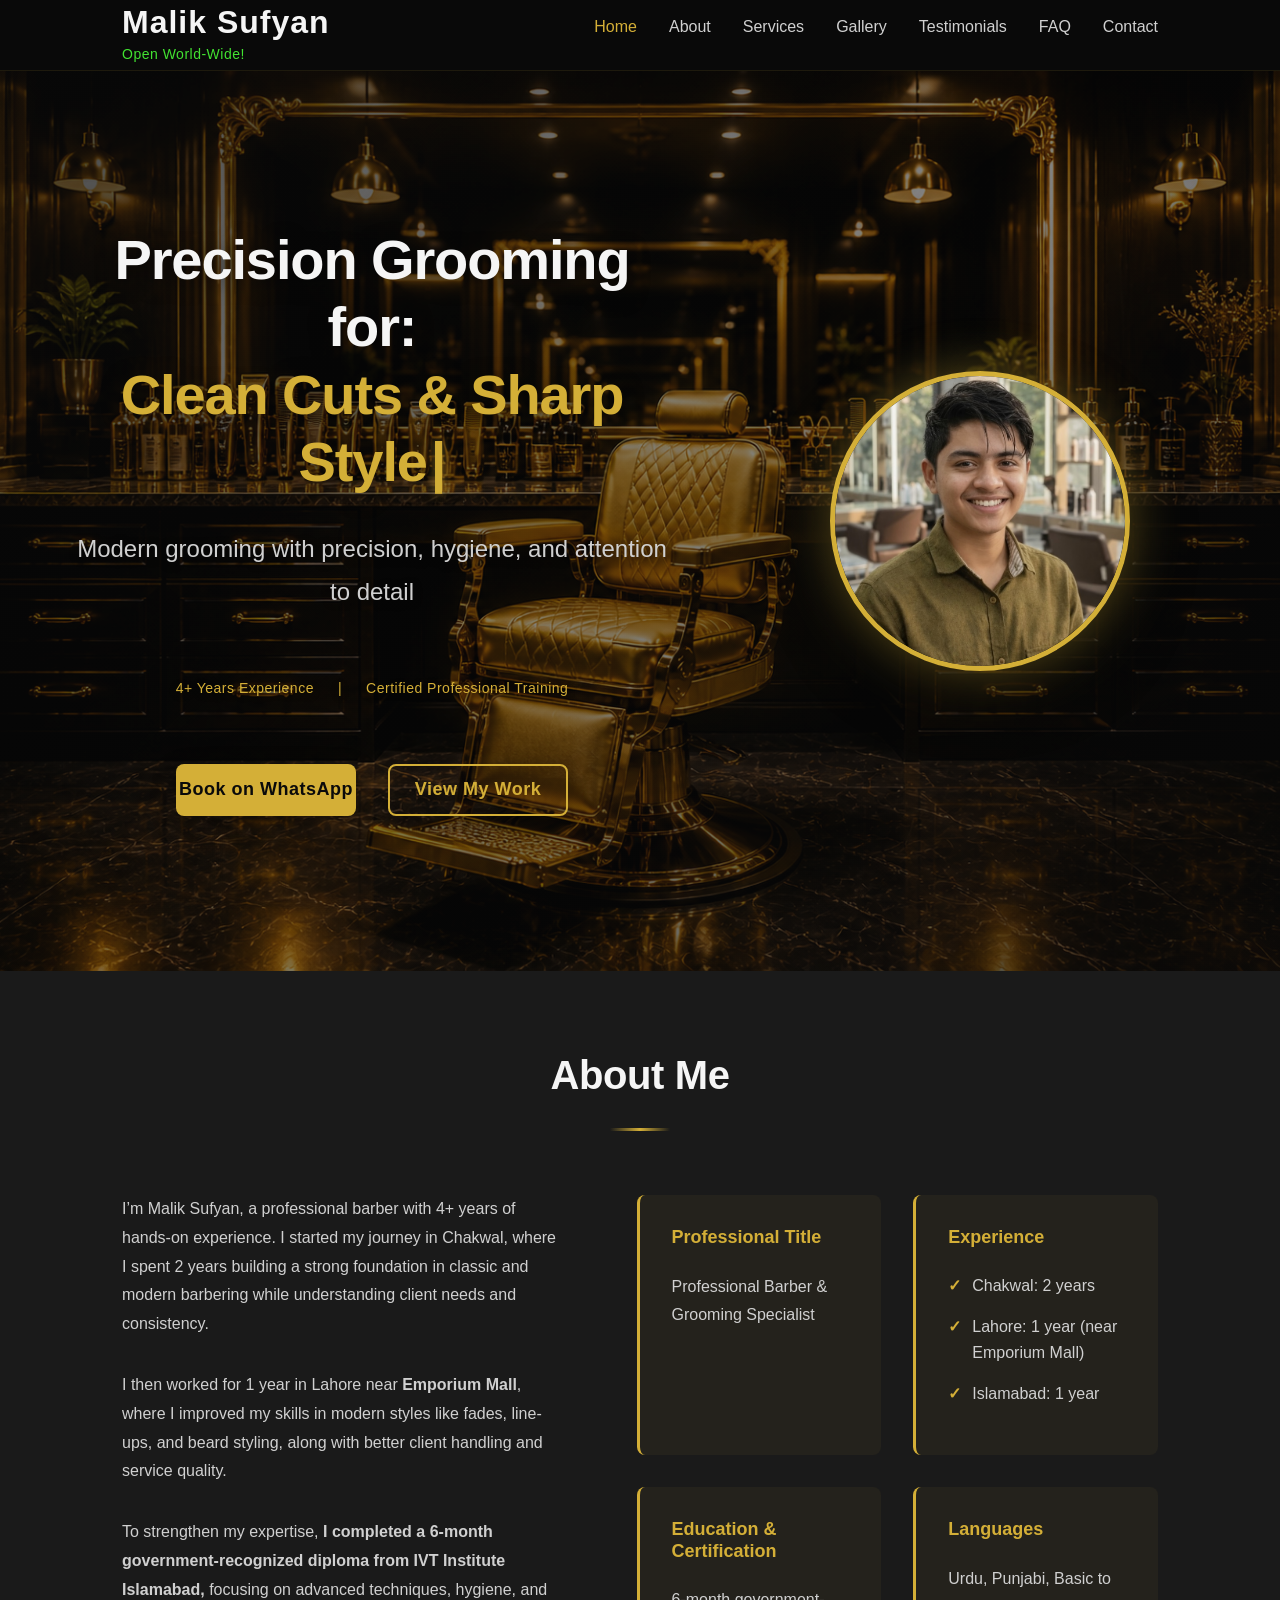
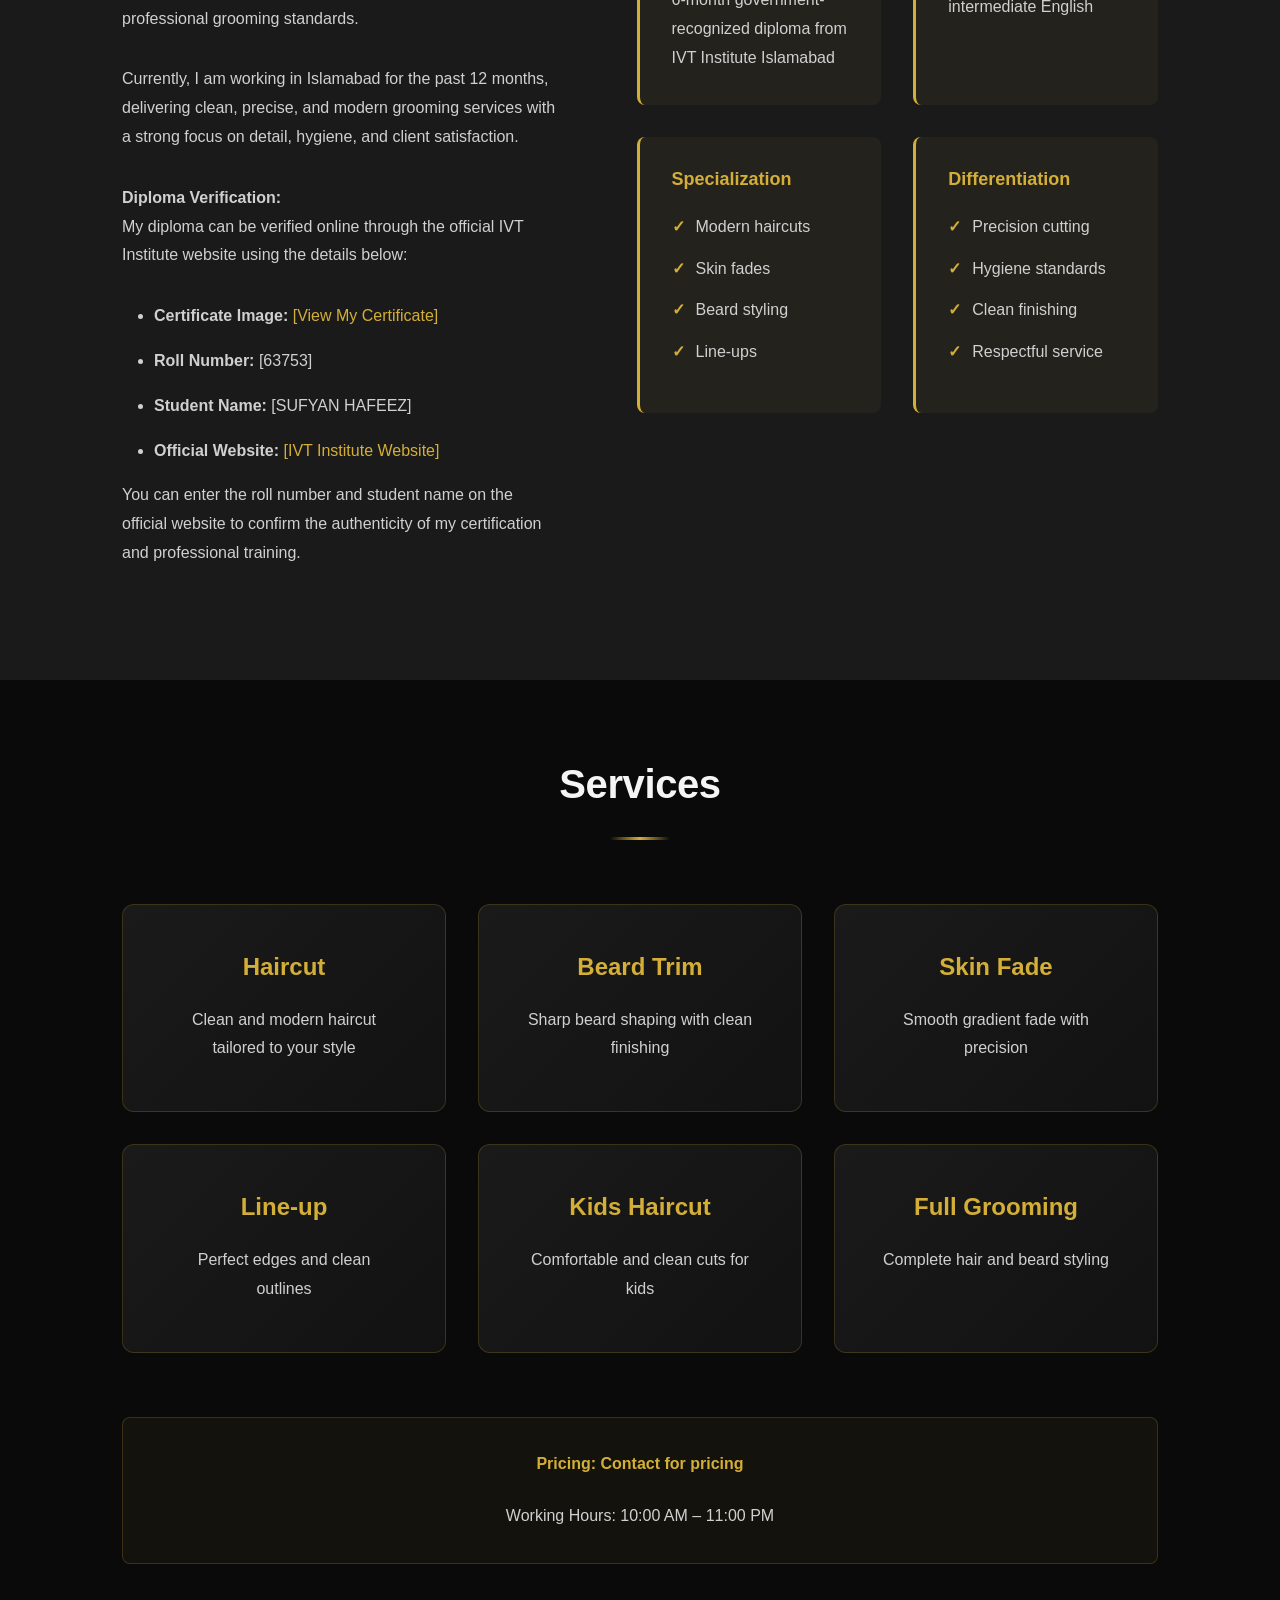
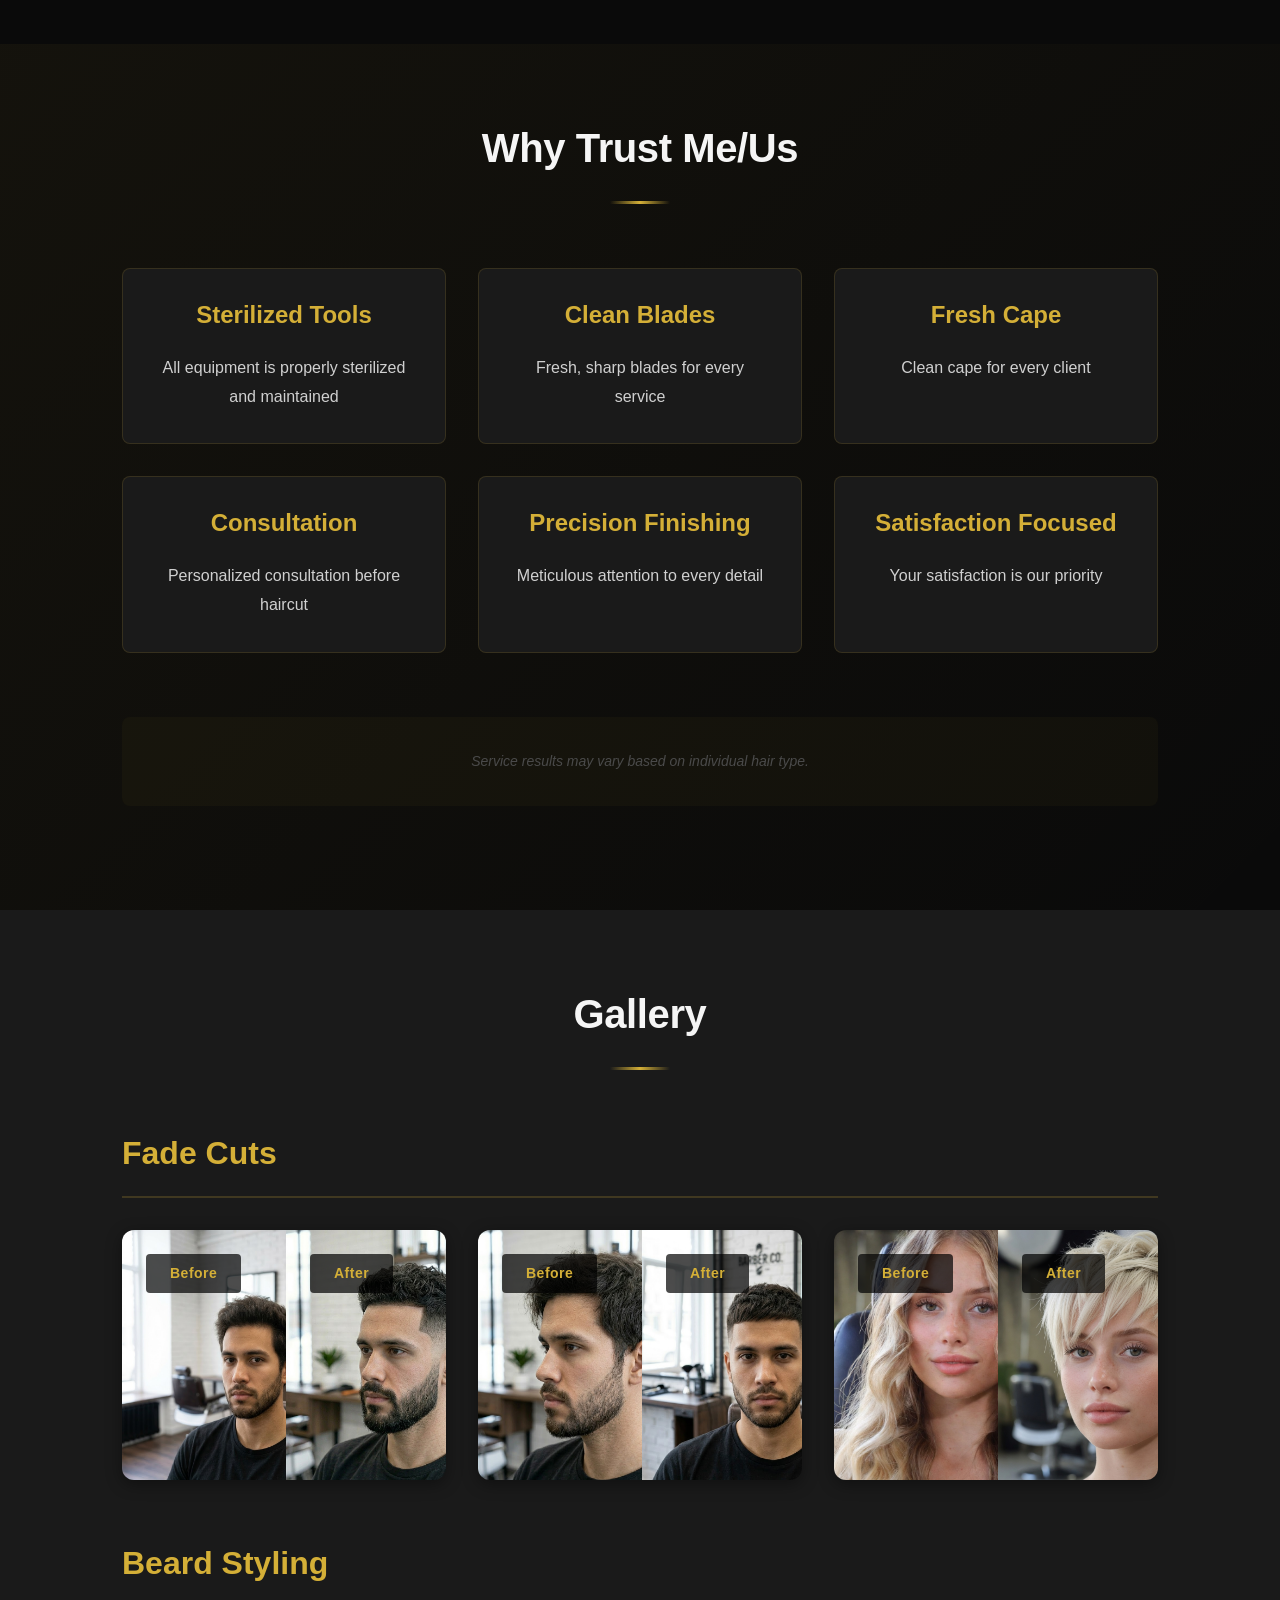
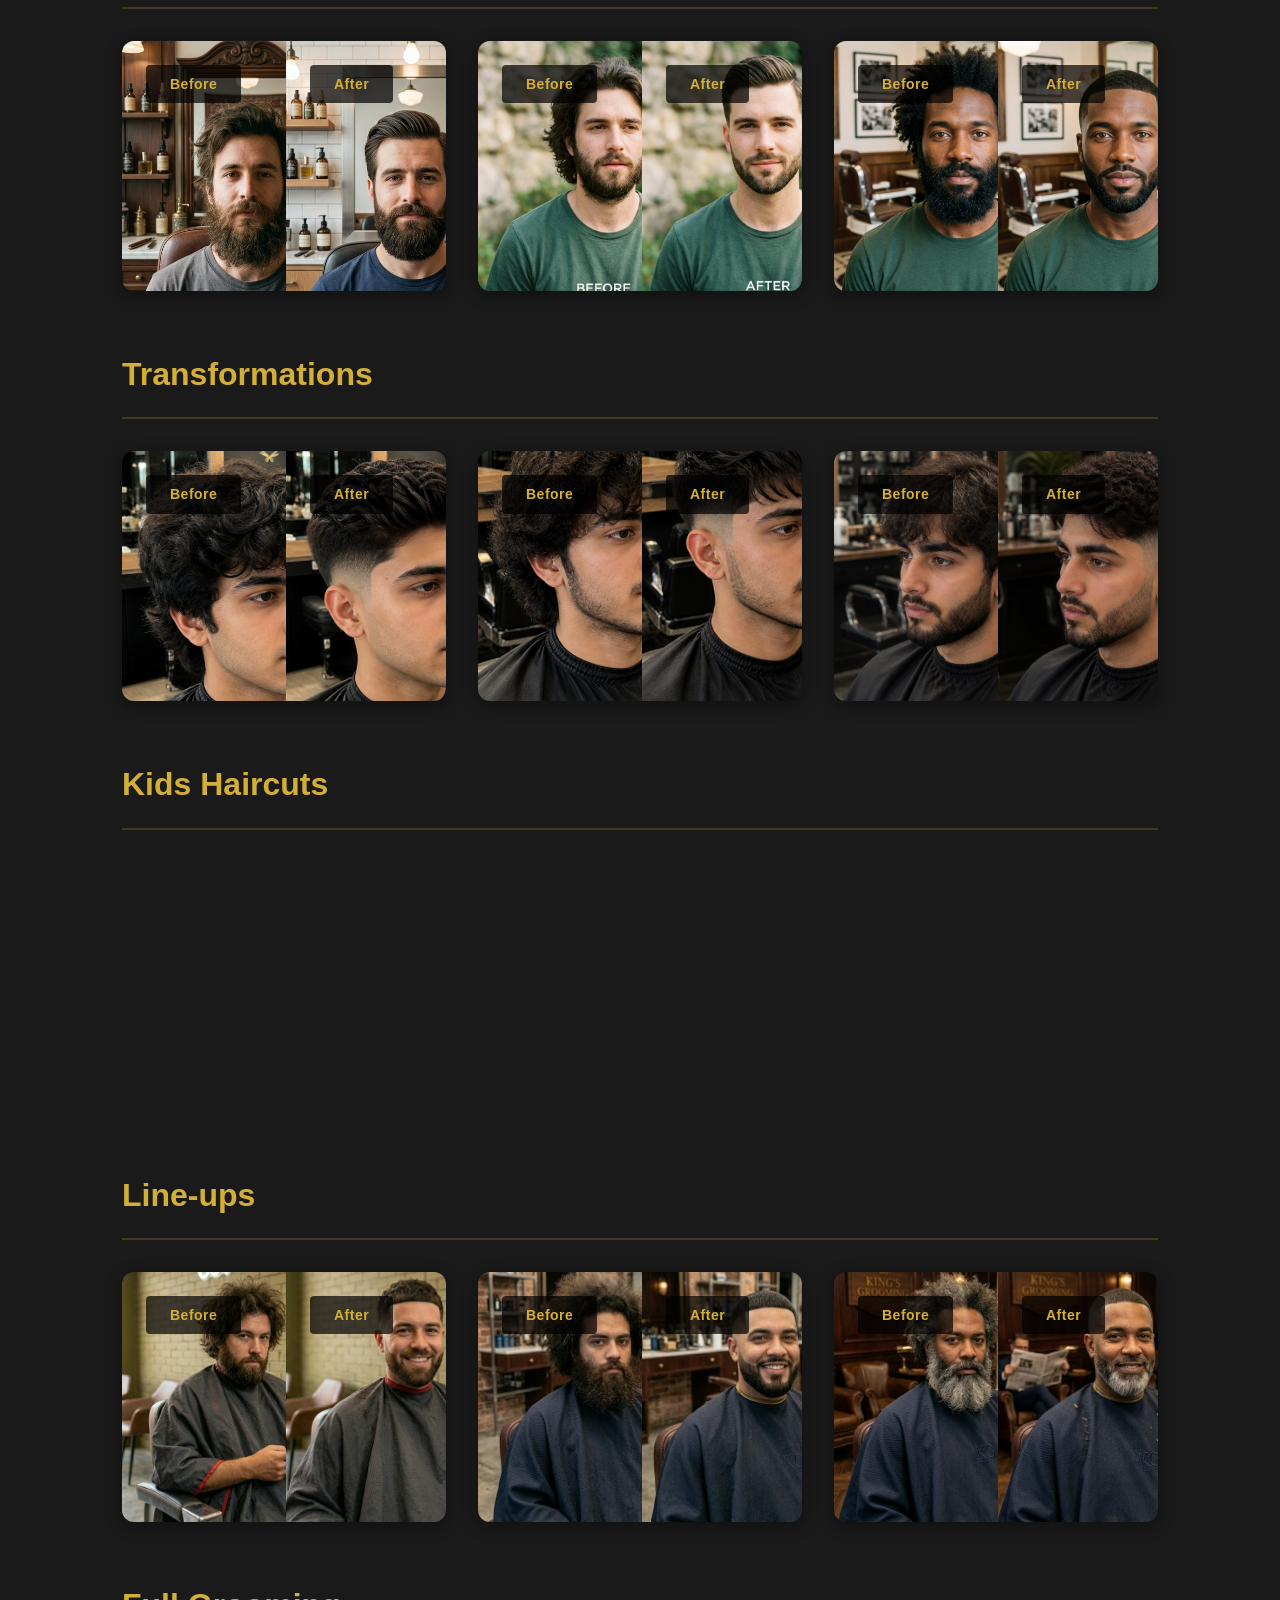
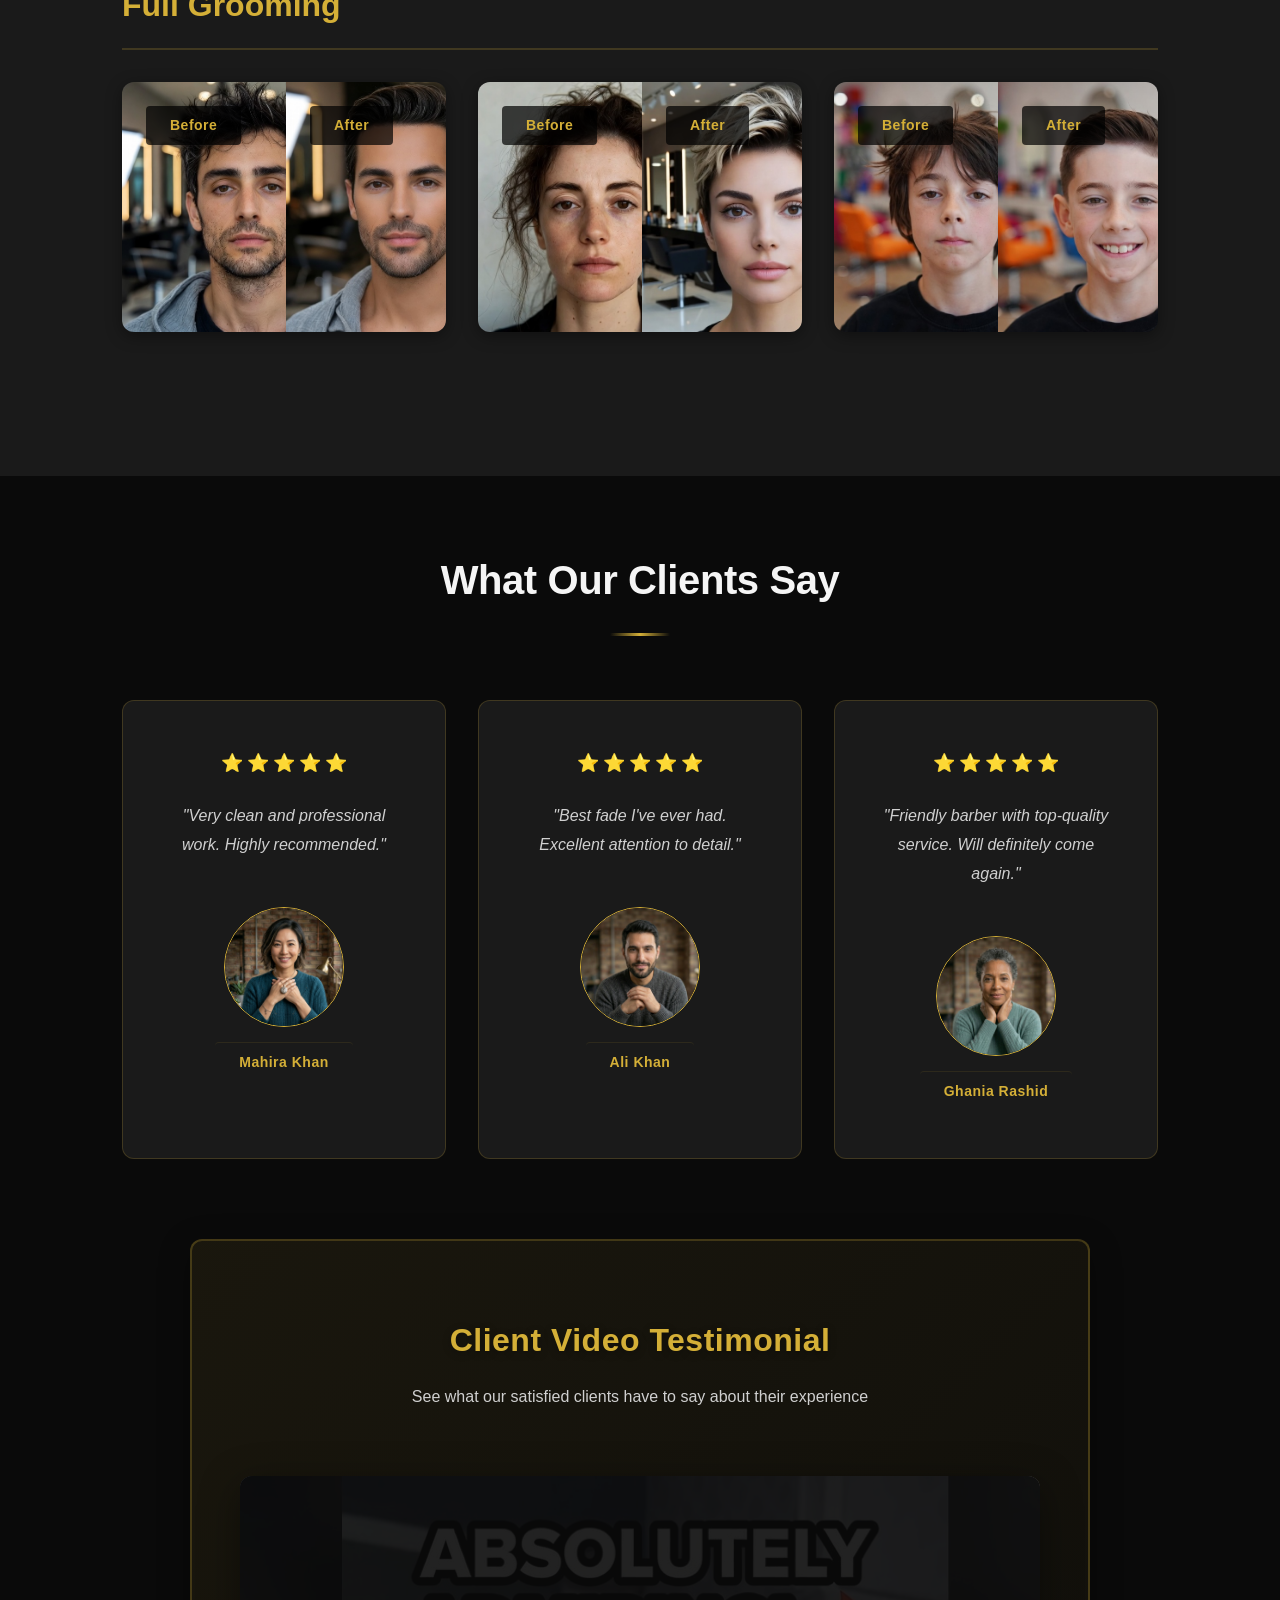
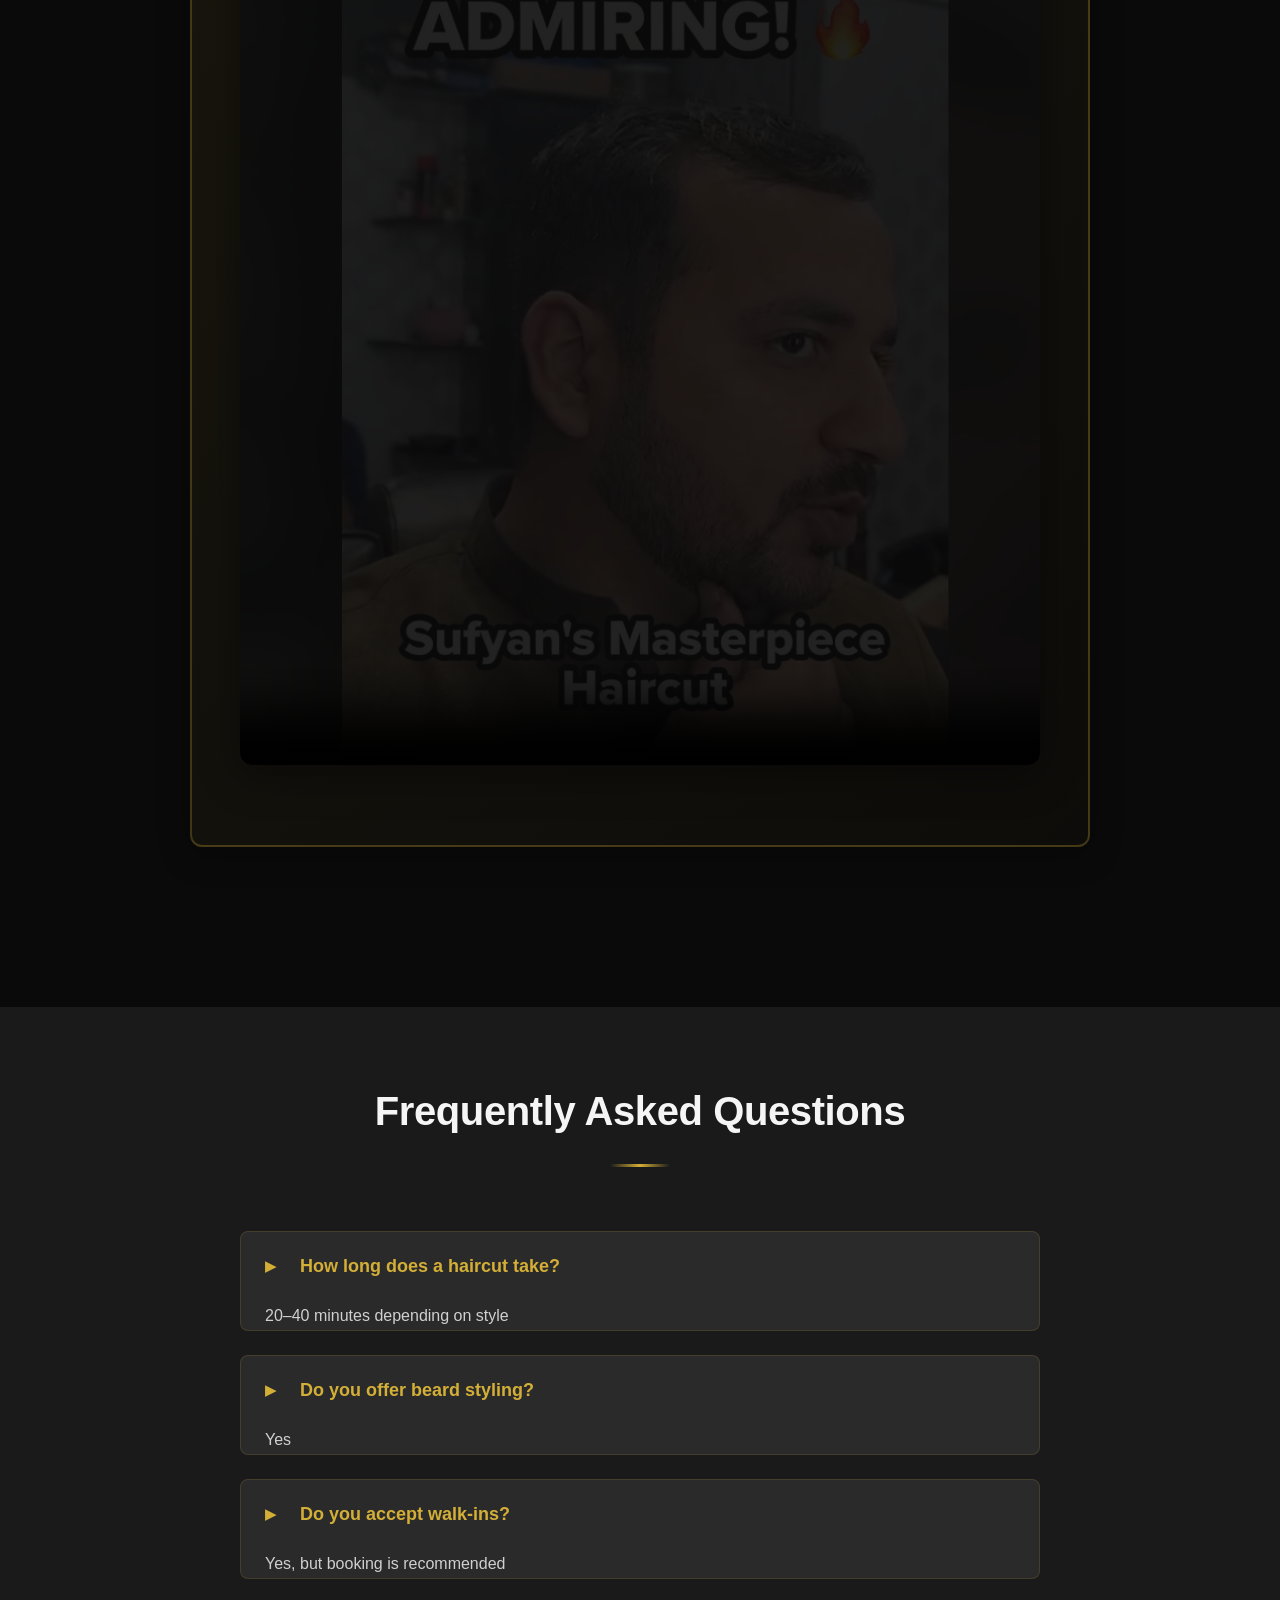
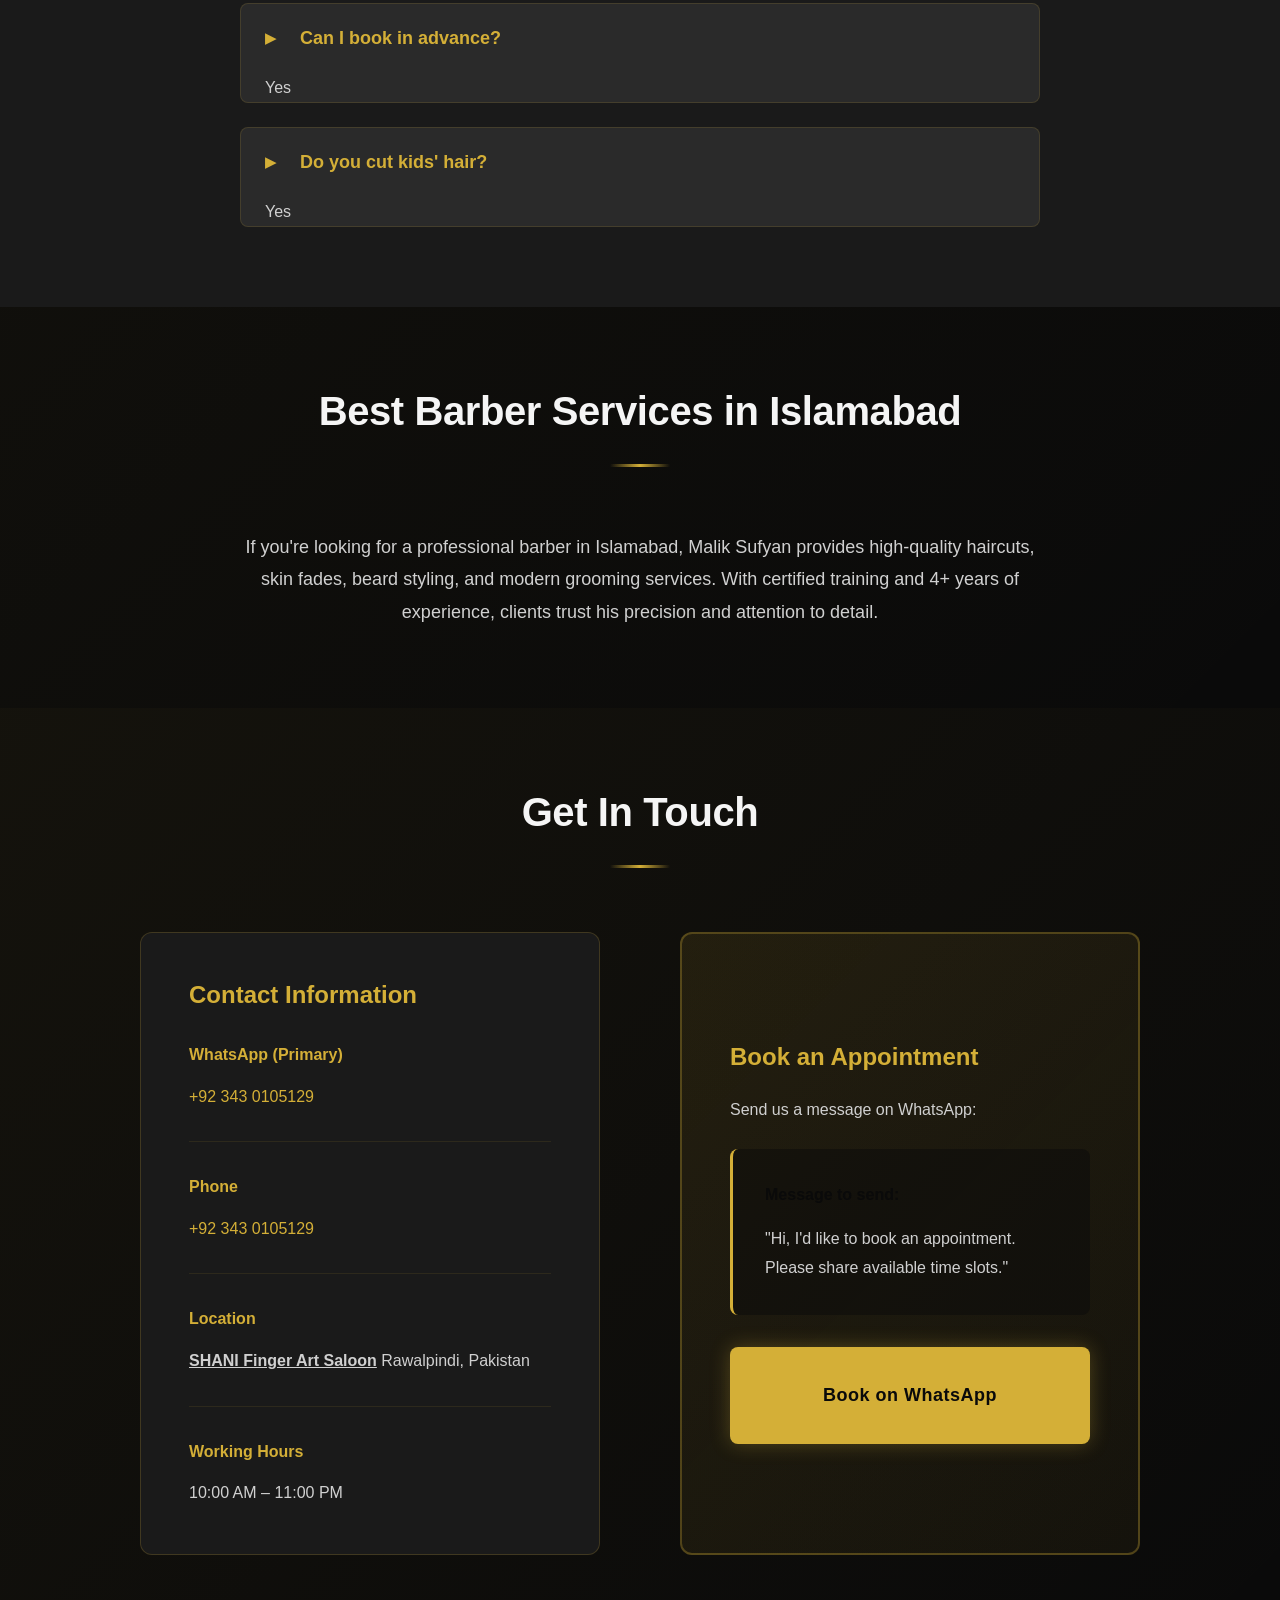
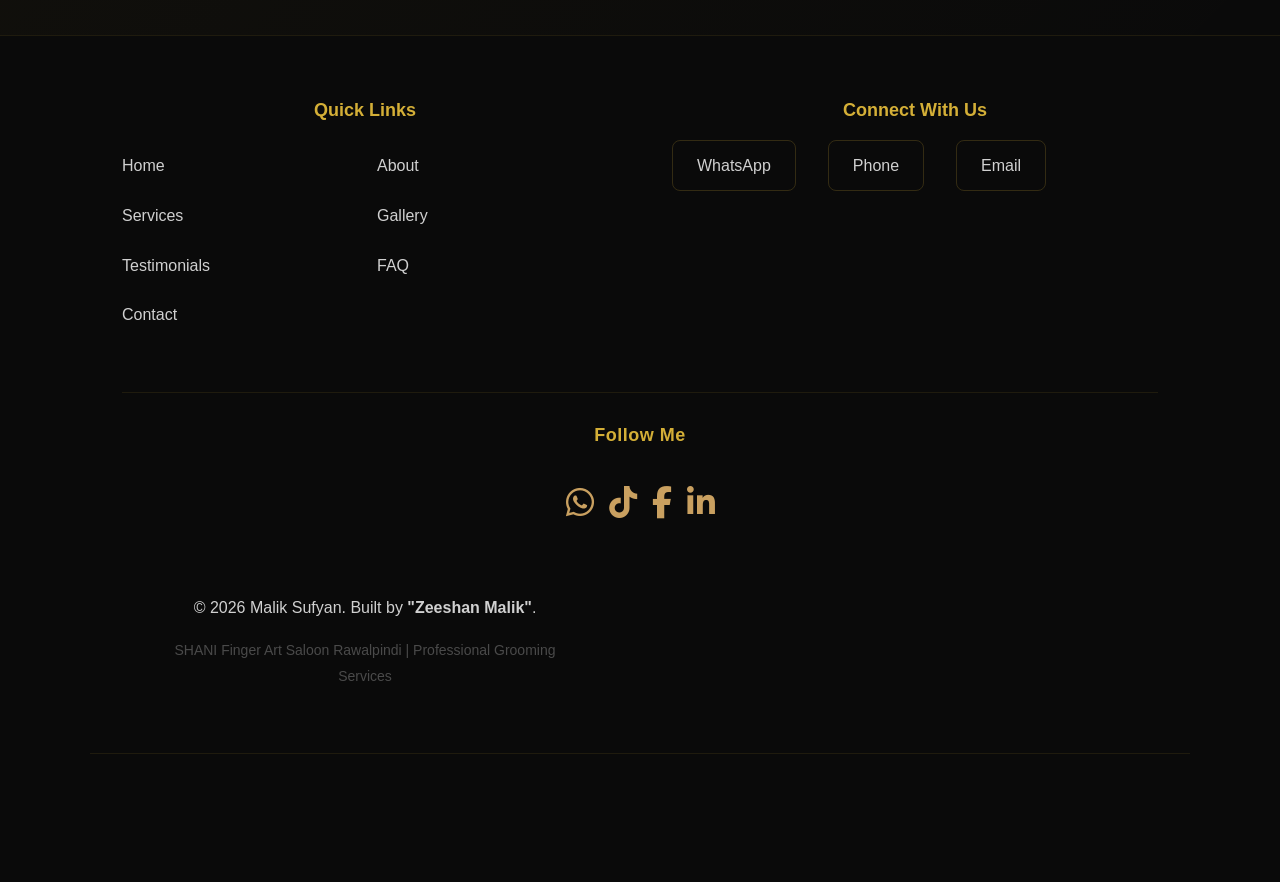
==== commit 7af75729: "Update index.html fixed og tags, there was an image loading problem with link." ====
--- a/index.html
+++ b/index.html
@@ -3,13 +3,13 @@
 <head>
     <meta charset="UTF-8">
     <meta name="viewport" content="width=device-width, initial-scale=1.0">
-    <meta name ="image" content="https://yourdomain.com/images/sufyan-img/sufyan's-image.jpeg">
+    <meta name ="image" content= "https://malikzeeshannb-art.github.io/Professional-Barber-Portfolio/images/sufyan-img/sufyan's-image.jpeg">
     <meta name="description" content="Looking for the best barber in Islamabad? Malik Sufyan offers expert haircuts, skin fades, and beard styling with 3+ years experience. Book your appointment today.">
     <meta name="keywords" content="barber, haircut, beard trim, fade, grooming, Islamabad, professional barber">
     <meta name="author" content="Malik Sufyan">
     <meta property="og:title" content="Malik Sufyan - Professional Barber Islamabad">
     <meta property="og:description" content="Expert haircuts, fades & beard styling in Islamabad. Book now.">
-    <meta property="og:image" content="https://yourdomain.com/images/sufyan-img/sufyan's-image.jpeg">
+    <meta property="og:image" content="https://malikzeeshannb-art.github.io/Professional-Barber-Portfolio/images/sufyan-img/sufyan's-image.jpeg">
     <meta property="og:url" content="https://yourdomain.com">
     <meta property="og:type" content="website">
     <title>Best Barber in Islamabad | Skin care specialist | Best Barber in Pakistan | top 10 barbers in Pakistan | Malik Sufyan Haircut, Fade & Beard Expert</title>
@@ -23,7 +23,7 @@
   "@context": "https://schema.org",
   "@type": "LocalBusiness",
   "name": "Malik Sufyan Barber",
-  "image": "https://yourdomain.com/images/sufyan-img/sufyan's-image.jpeg",
+  "image": "https://malikzeeshannb-art.github.io/Professional-Barber-Portfolio/images/sufyan-img/sufyan's-image.jpeg",
   "telephone": "+923430105129",
   "address": {
     "@type": "PostalAddress",
--- a/assets/files/style.css
+++ b/assets/files/style.css
@@ -1607,7 +1607,7 @@
 .footer-contact h3 {
     color: var(--accent-gold);
     margin-bottom: var(--spacing-lg);
-    text-align: center;
+        text-align: center;
     font-size: var(--font-size-lg);
 }
 
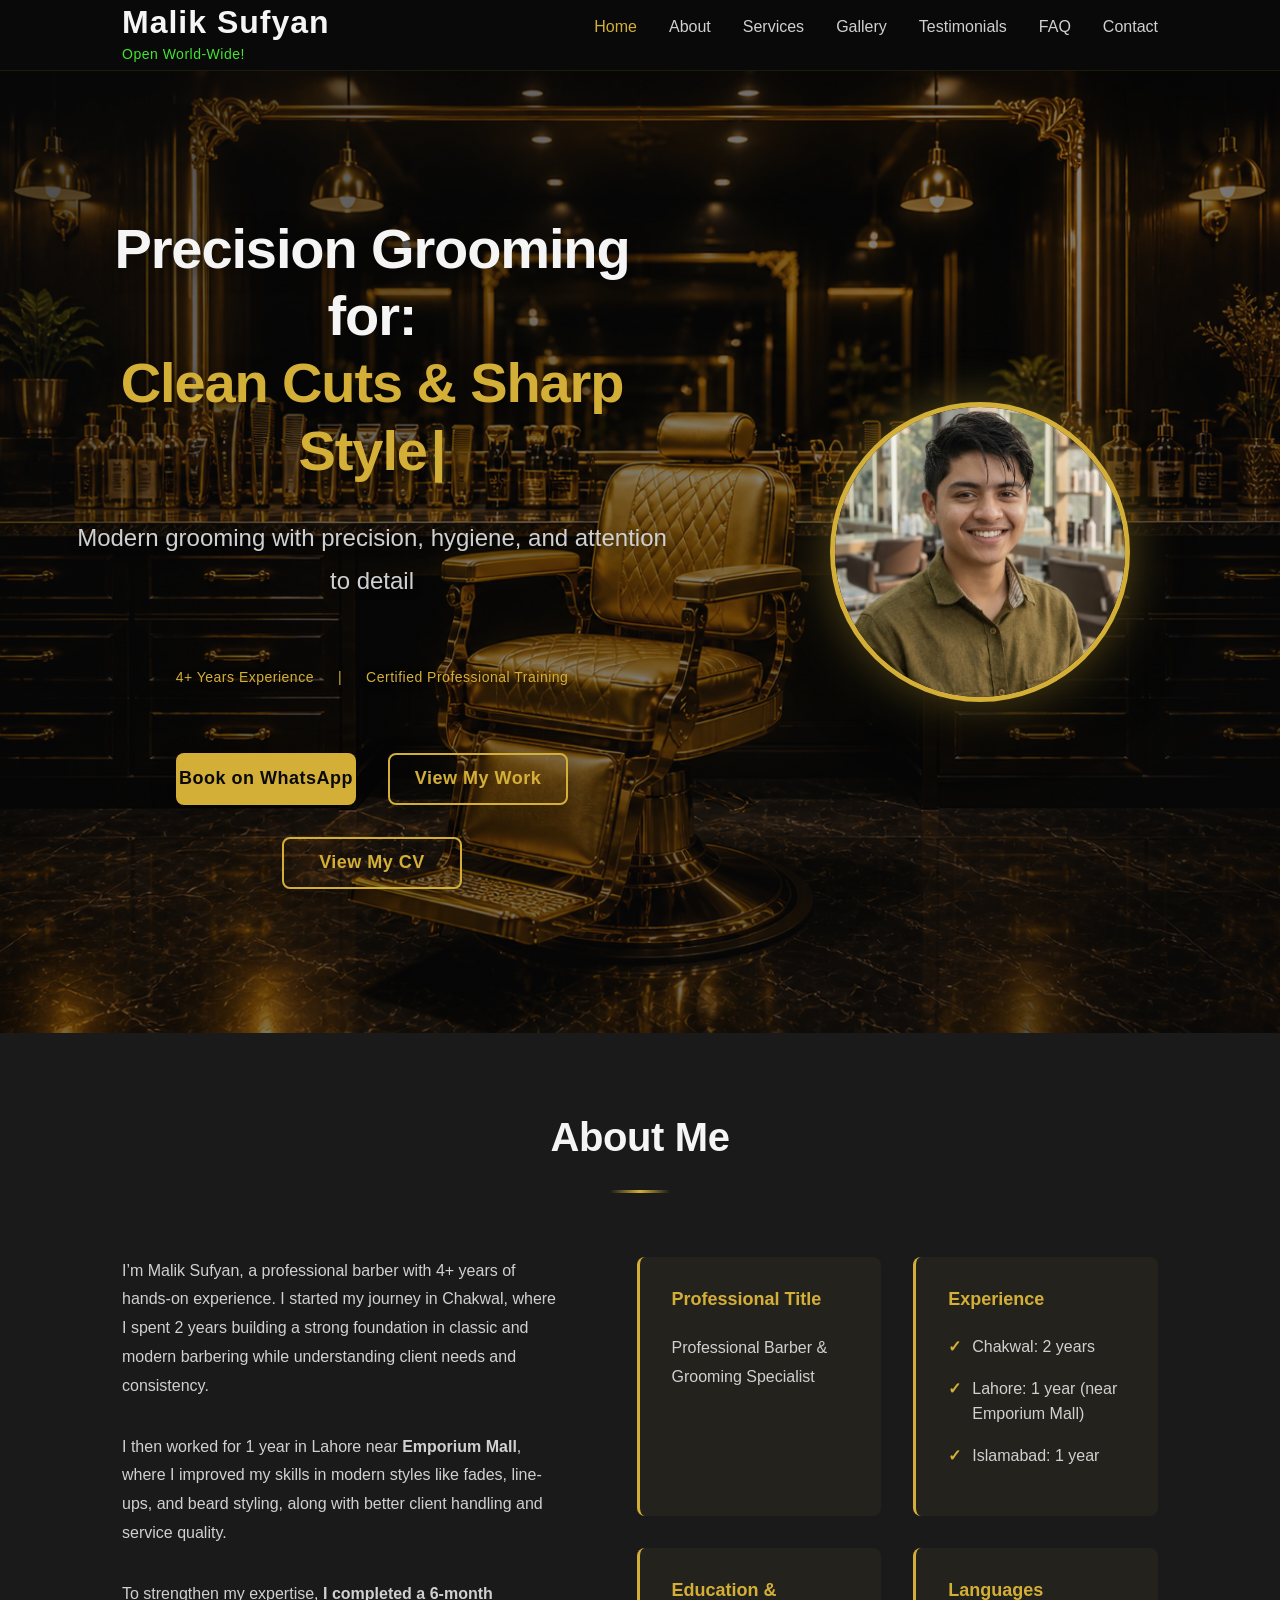
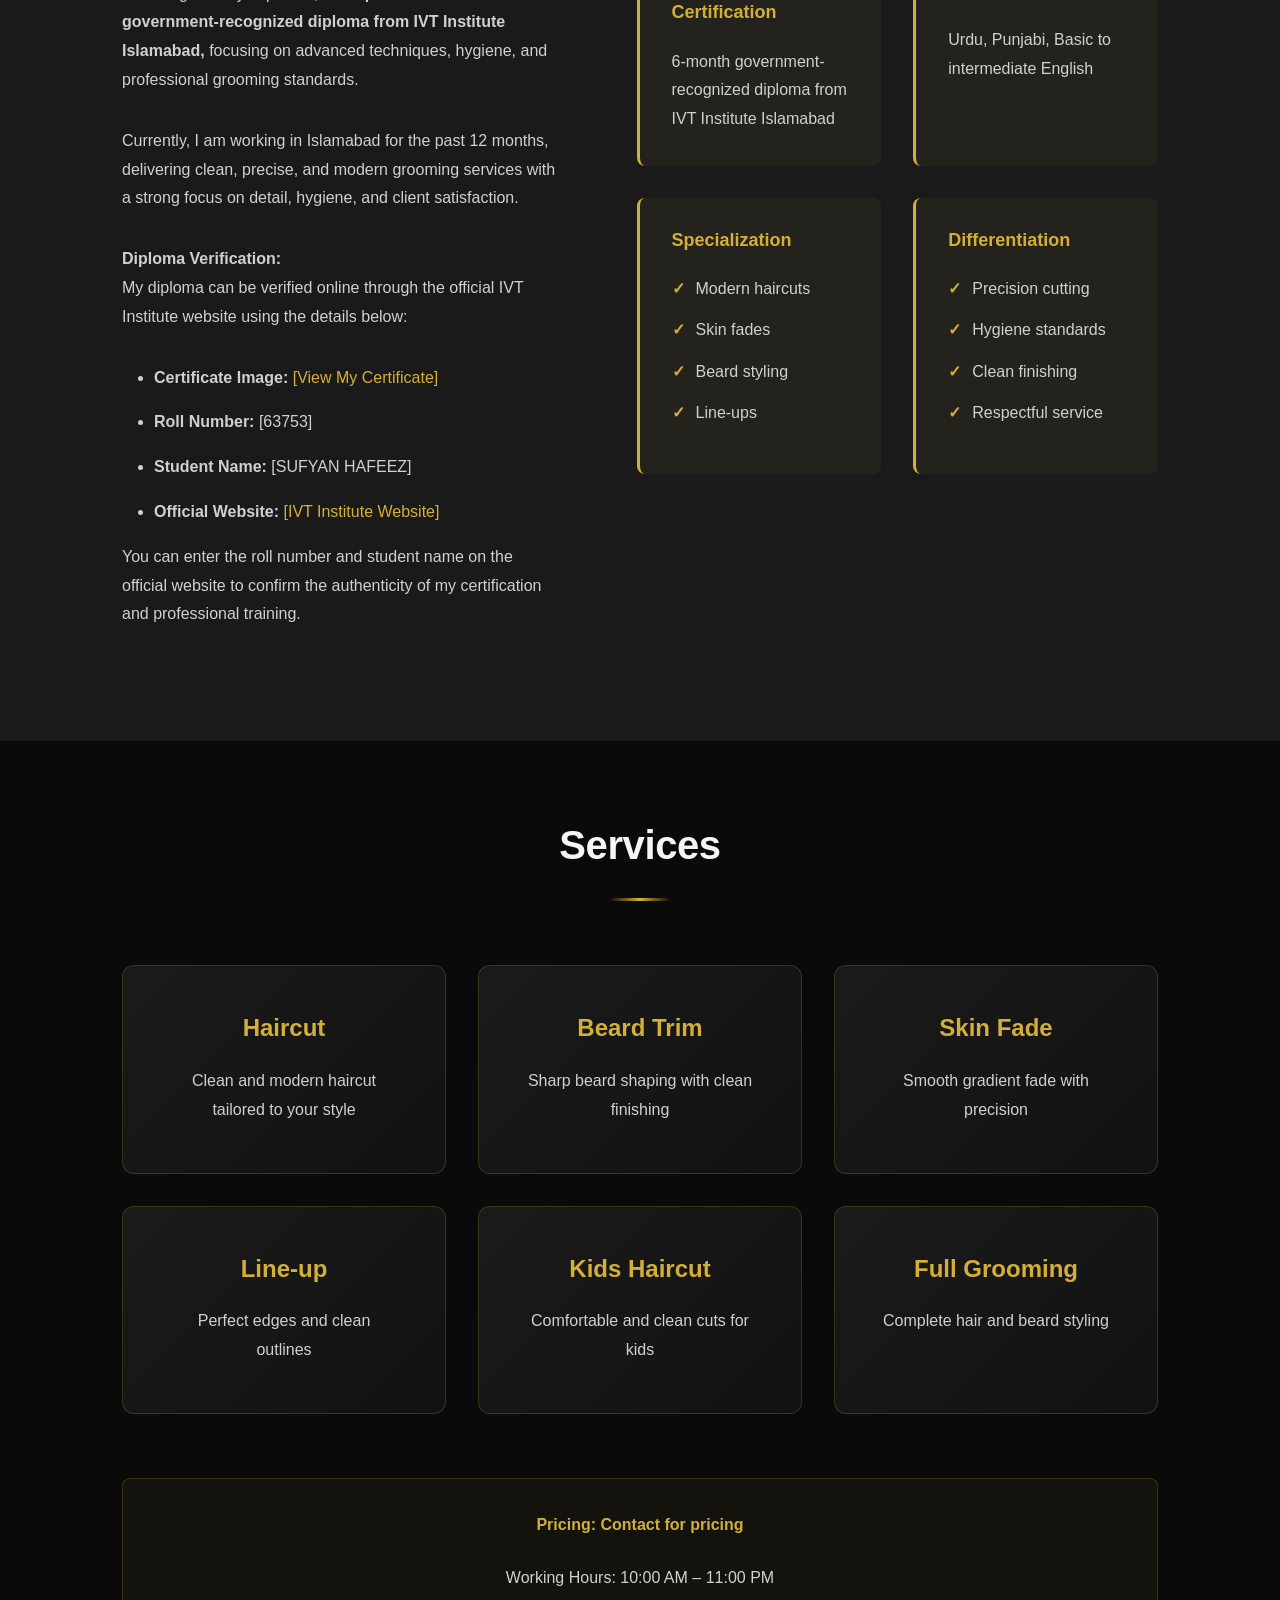
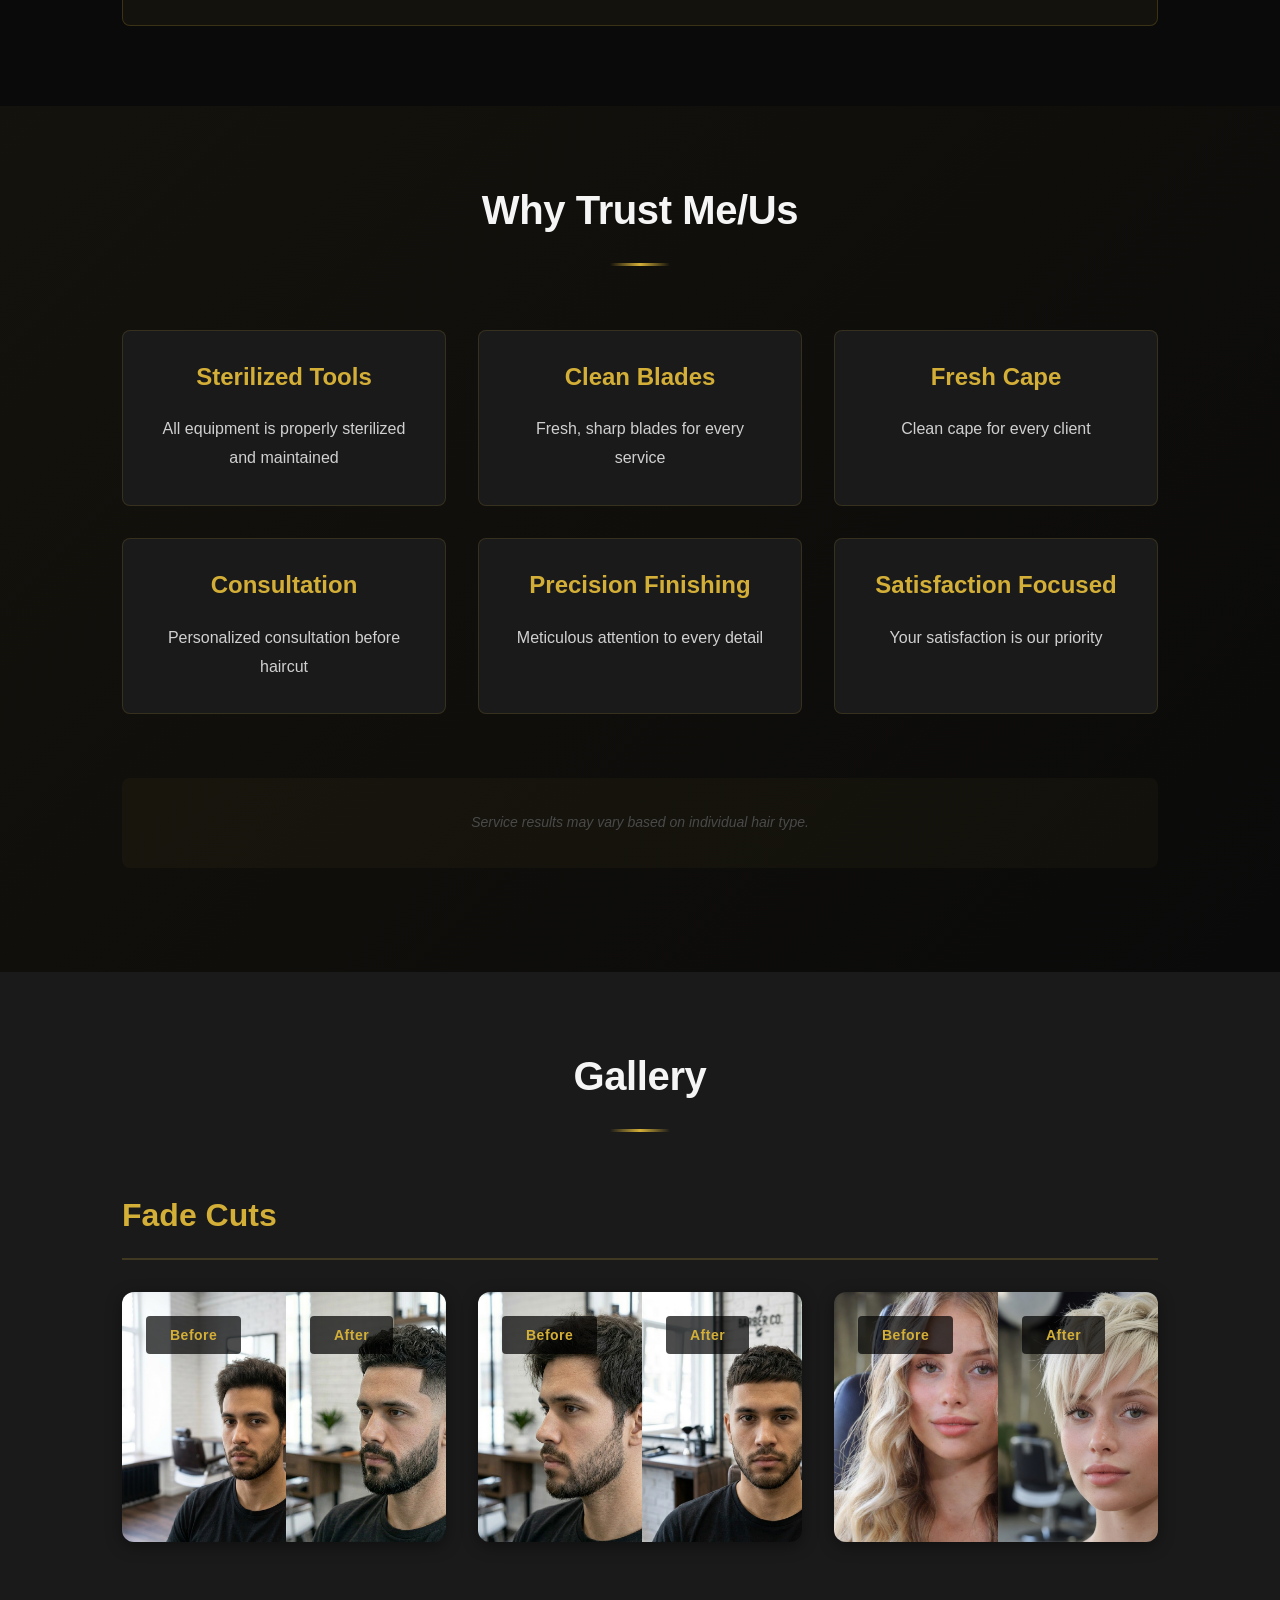
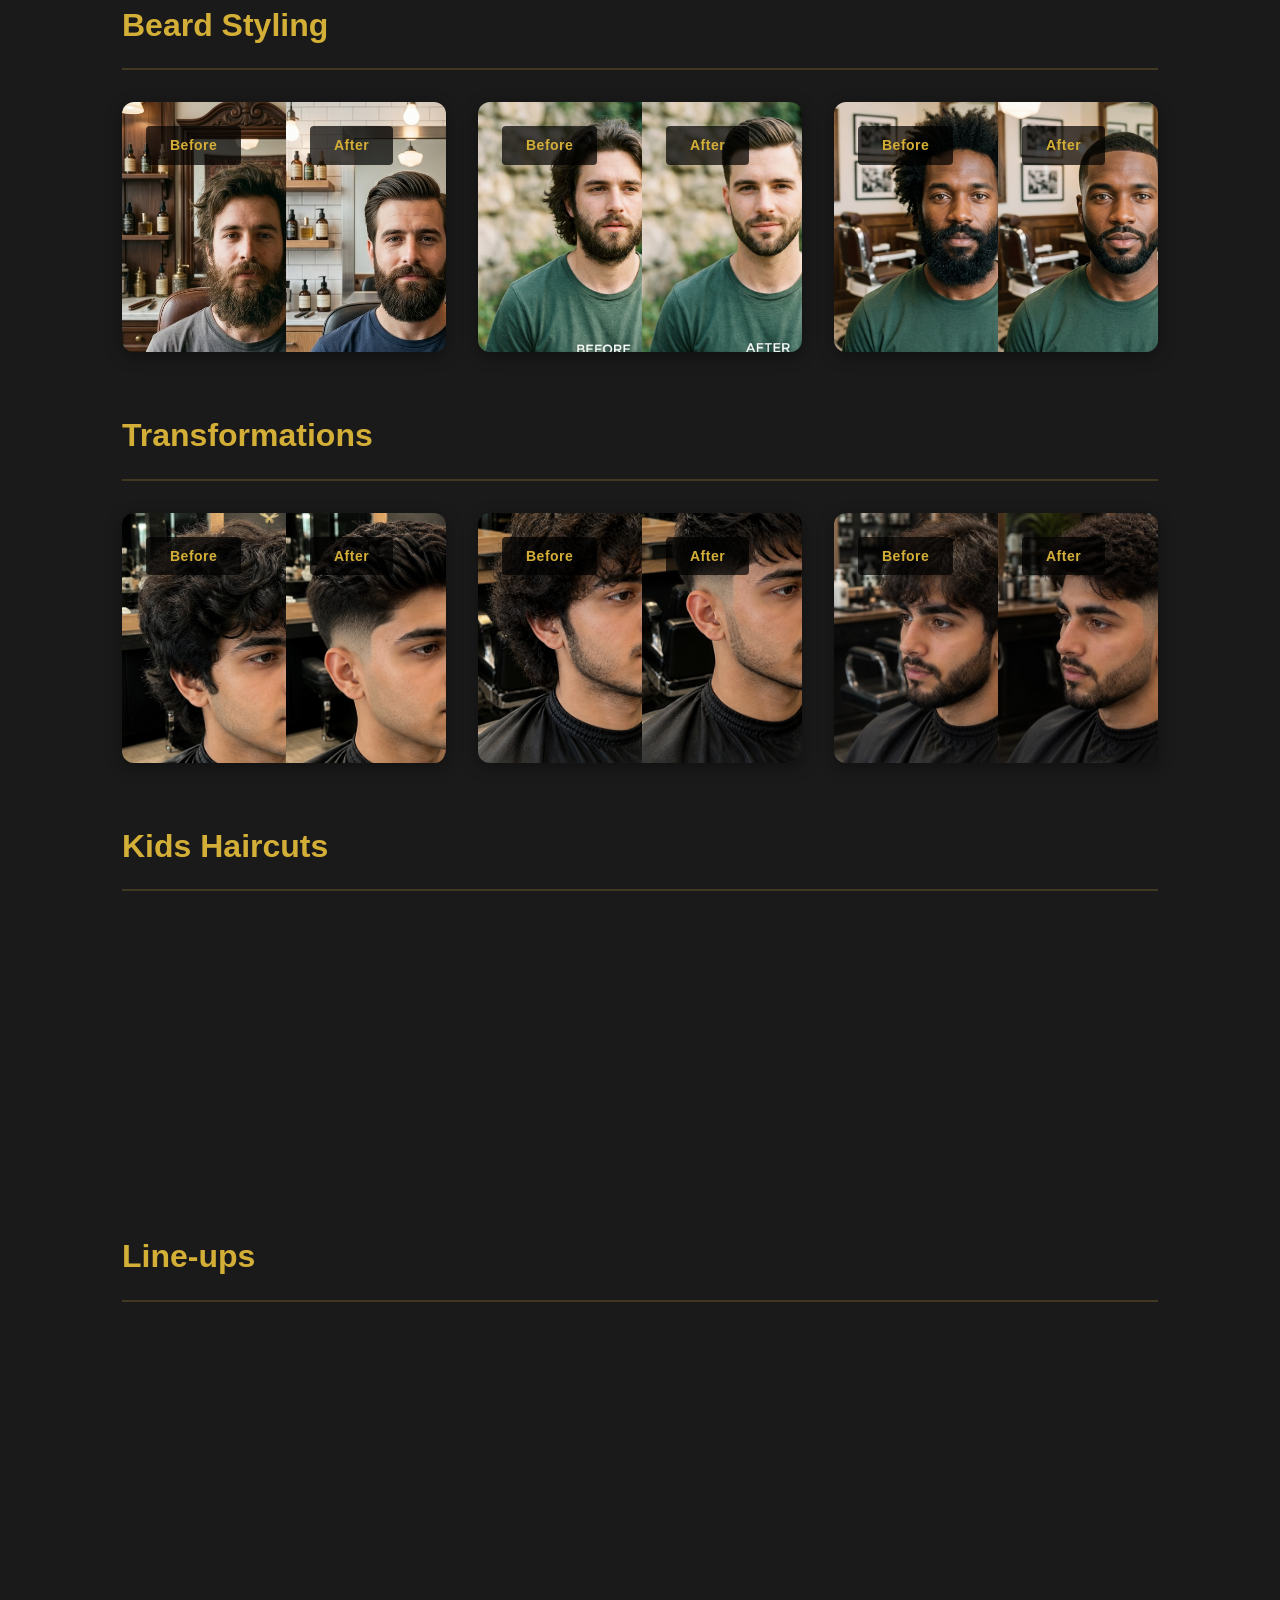
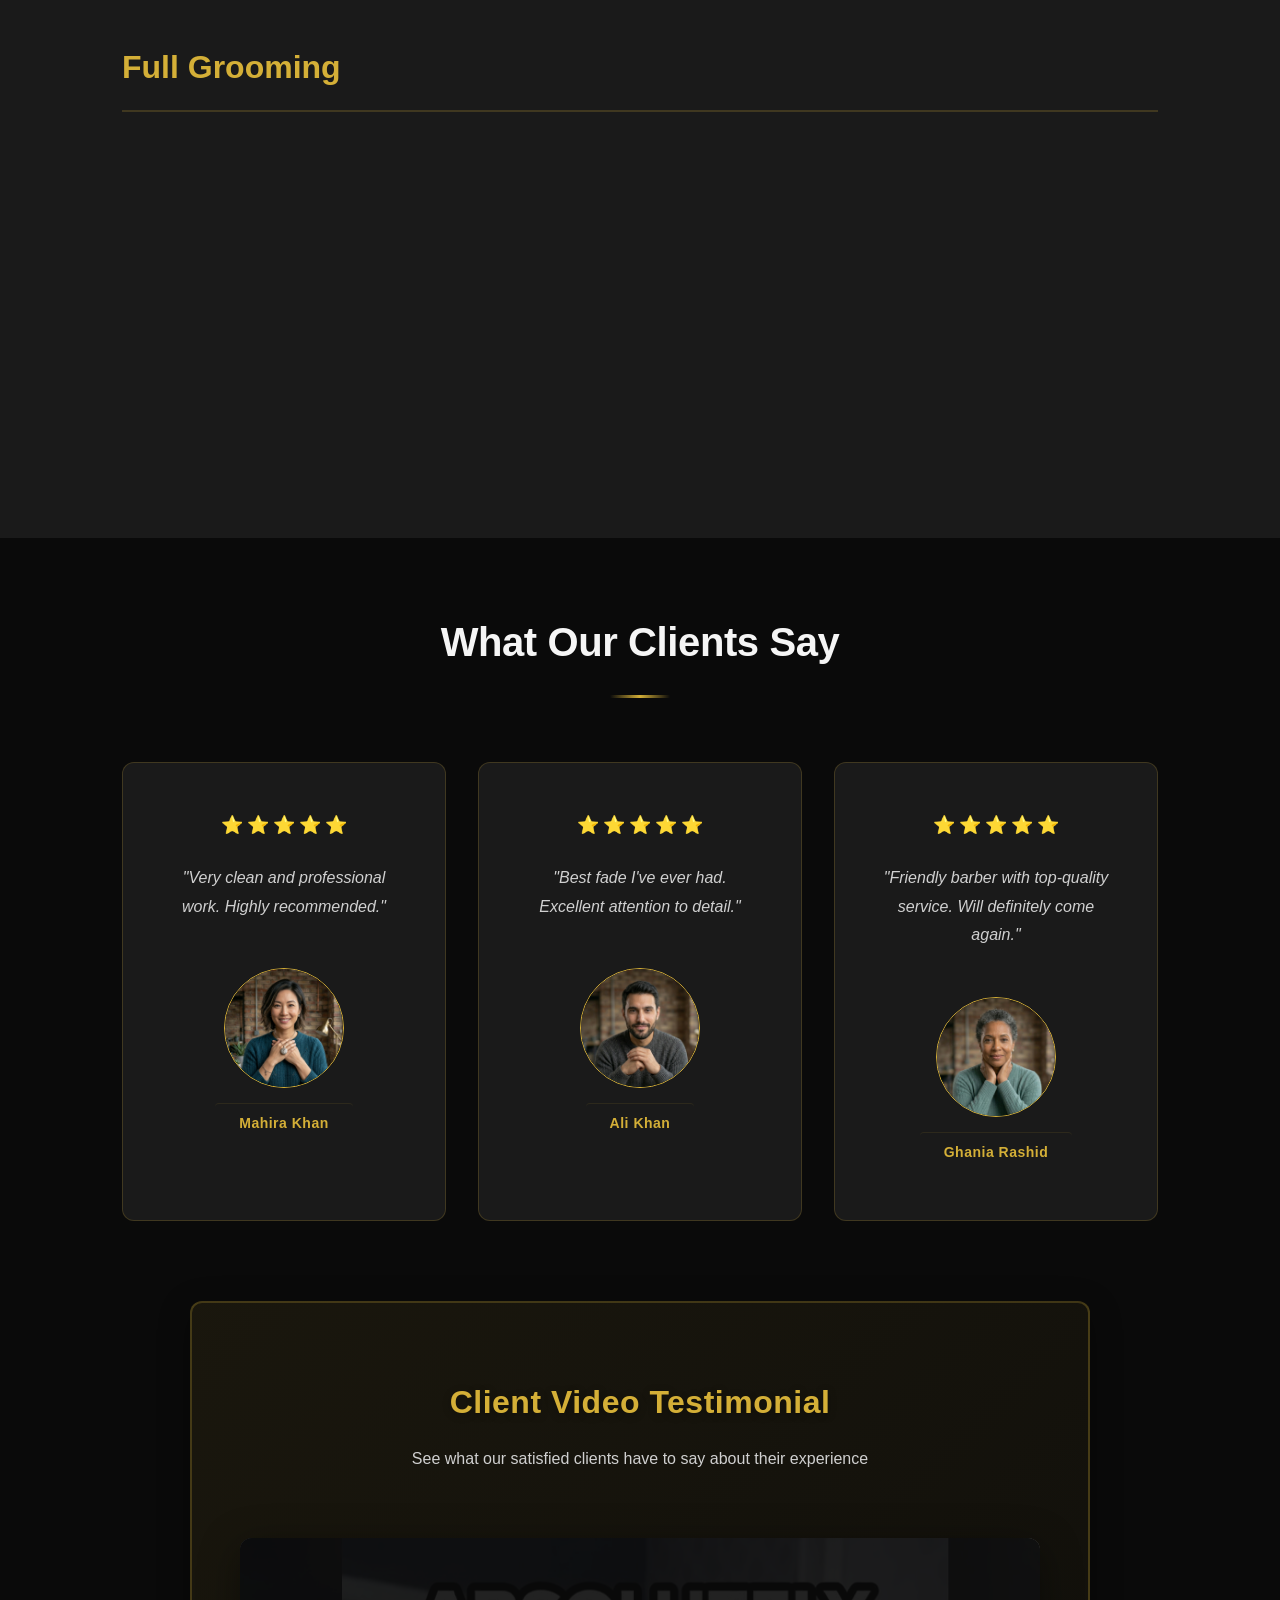
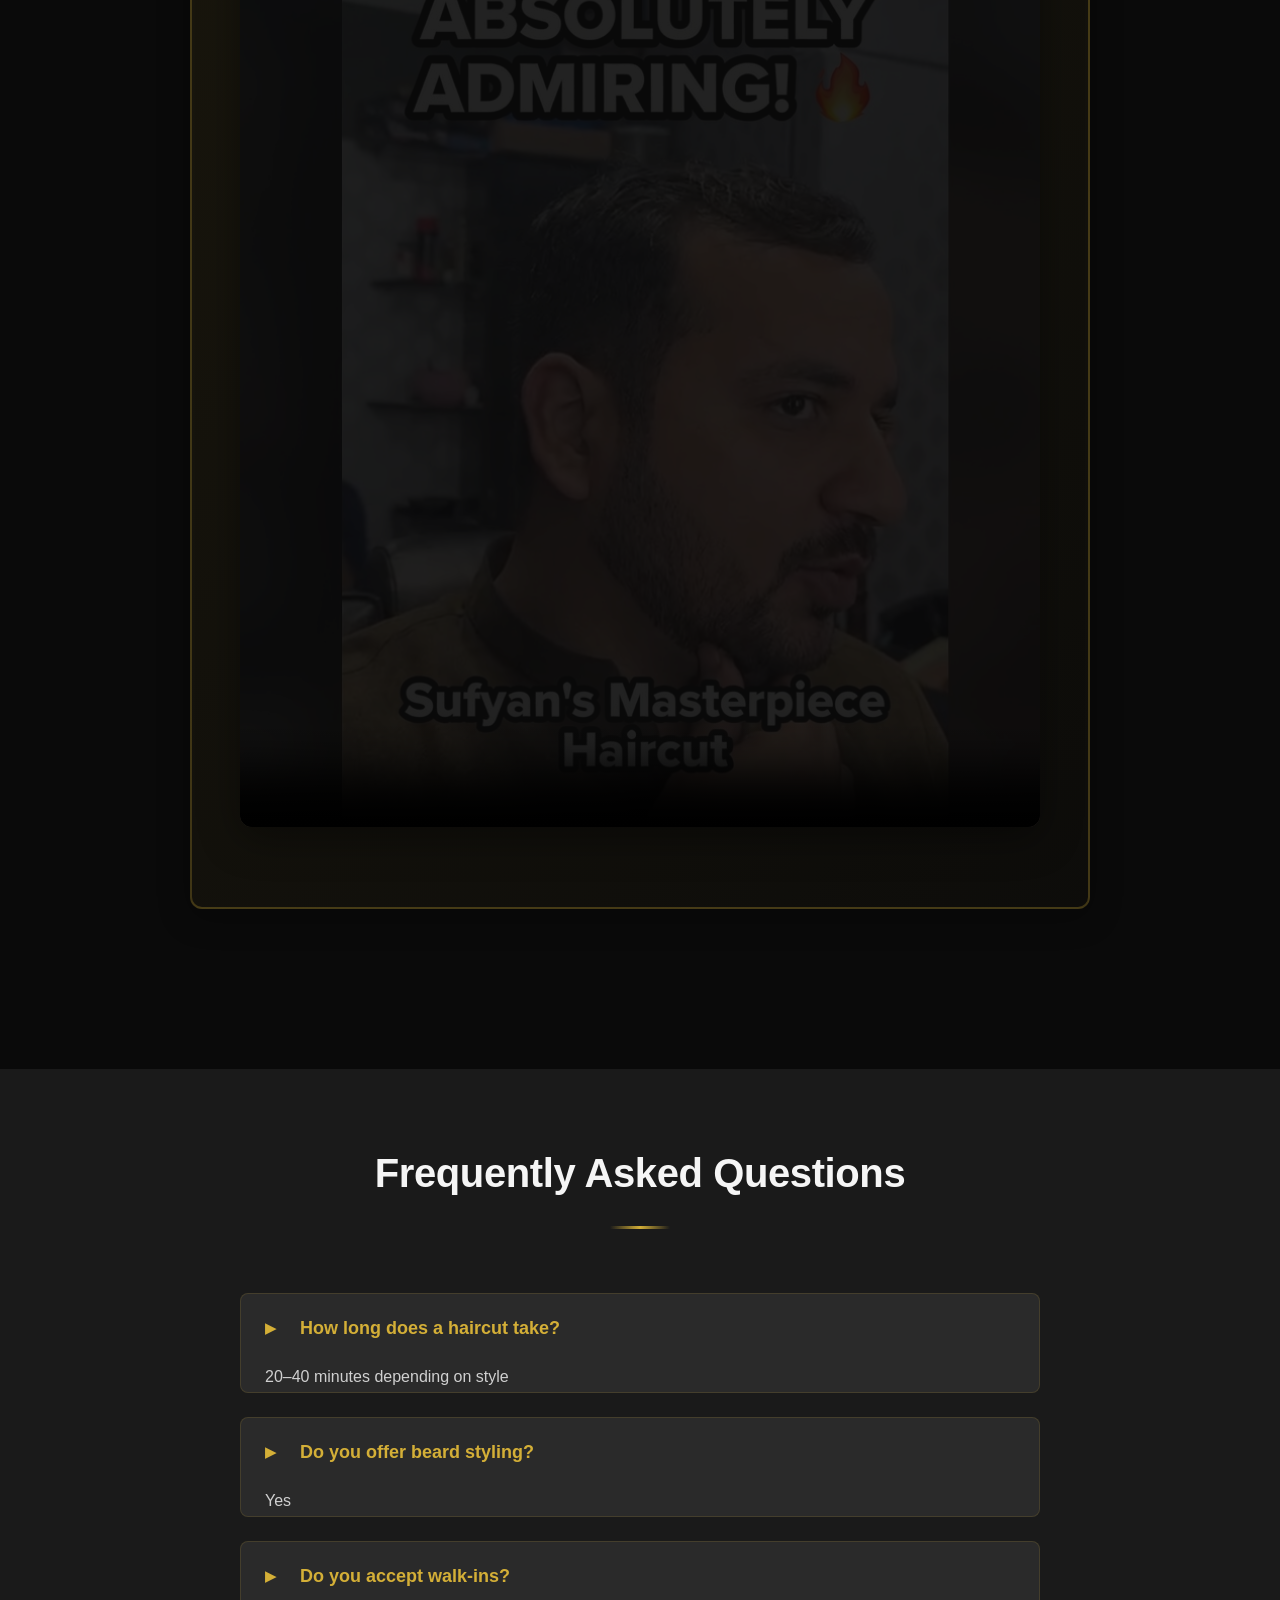
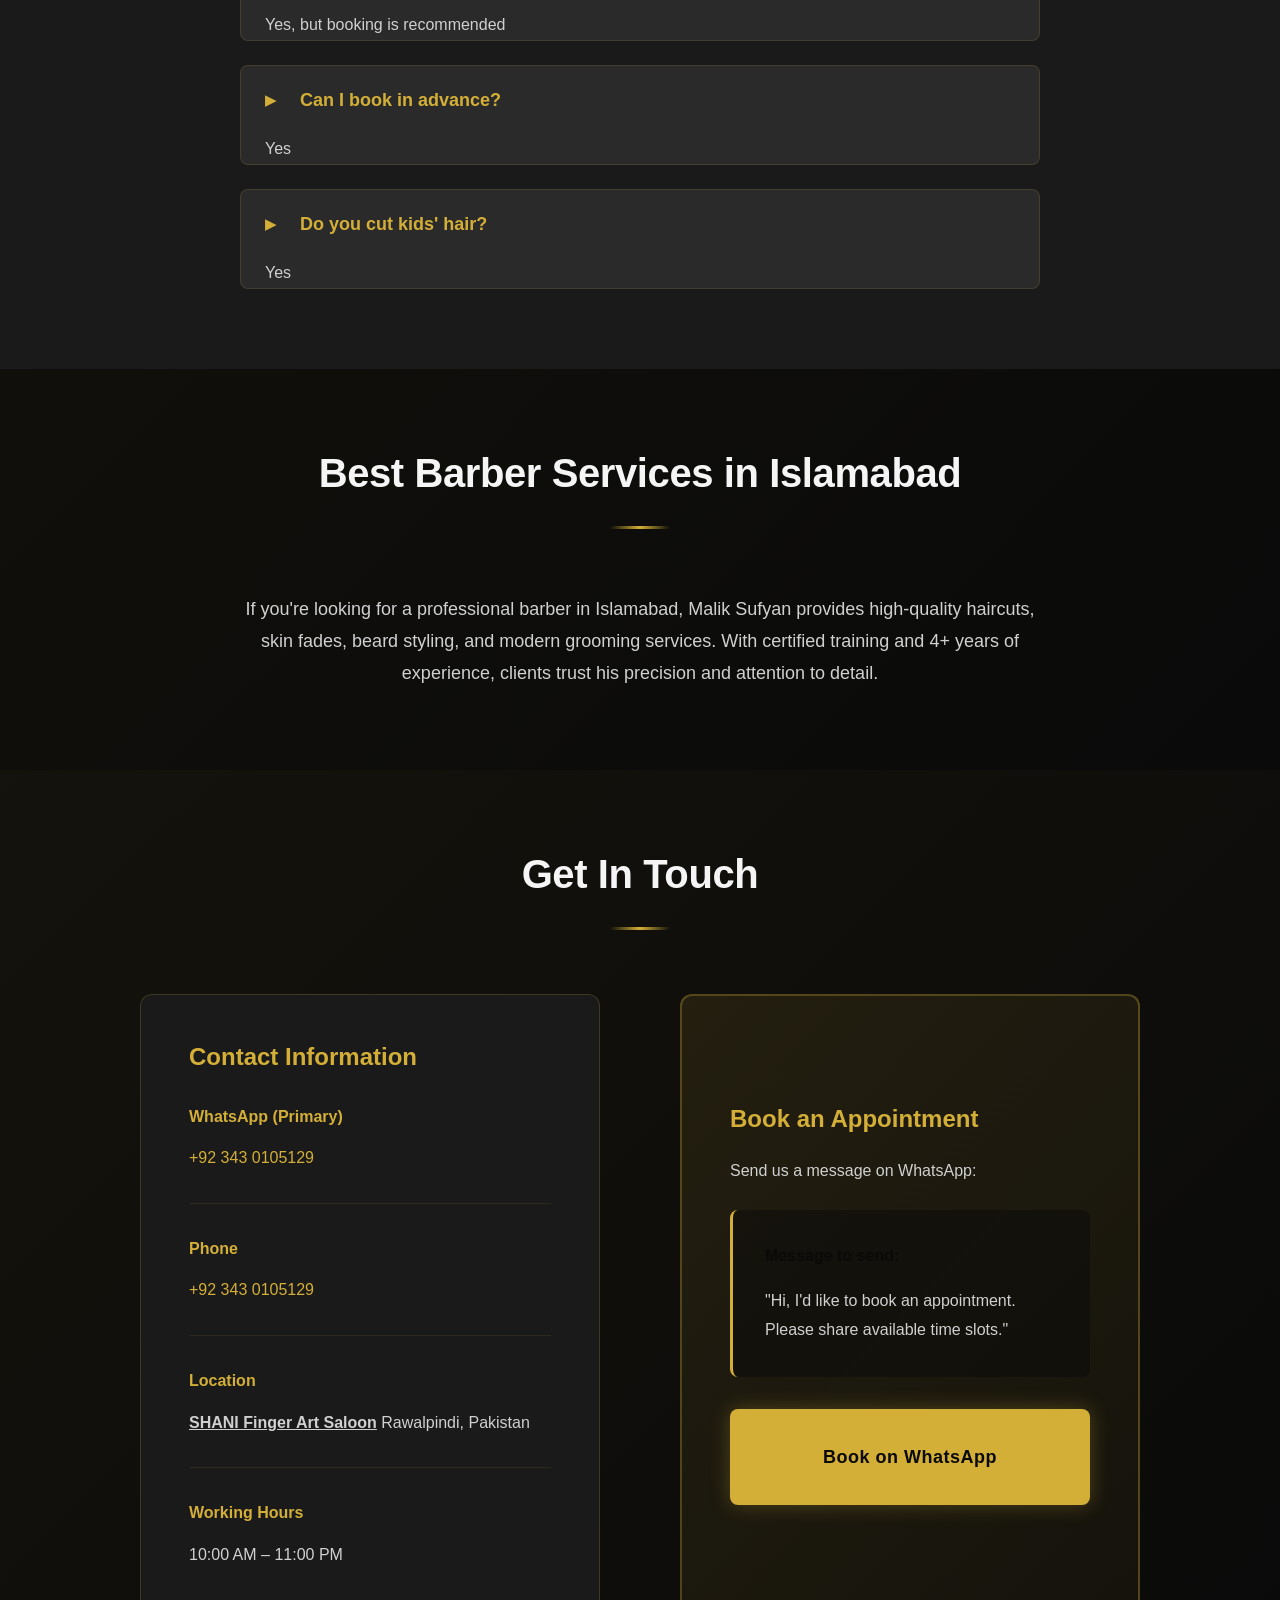
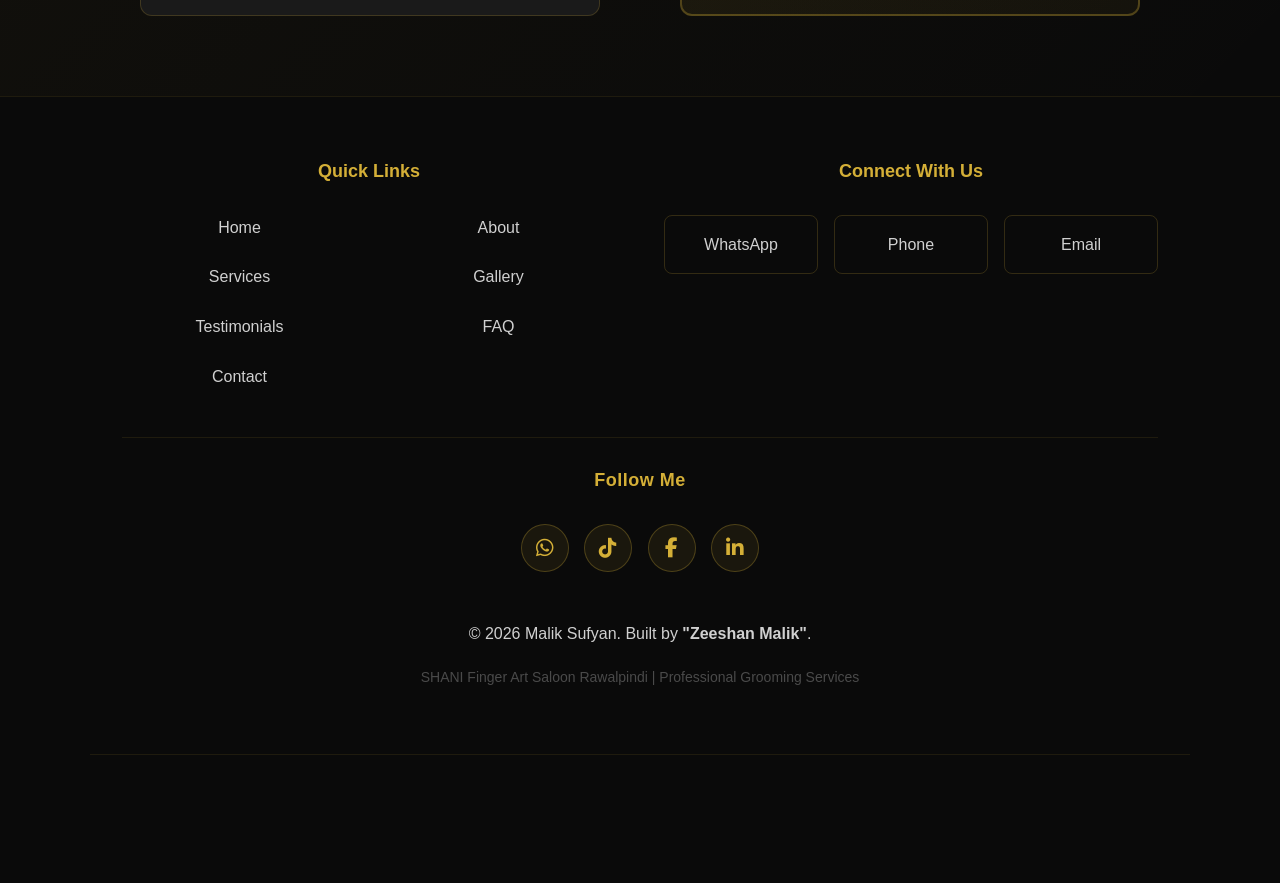
==== commit 178399e2: "added a new CV in downloaded option and view option and matched the page's content to the background" ====
--- a/index.html
+++ b/index.html
@@ -3,15 +3,21 @@
 <head>
     <meta charset="UTF-8">
     <meta name="viewport" content="width=device-width, initial-scale=1.0">
-    <meta name ="image" content= "https://malikzeeshannb-art.github.io/Professional-Barber-Portfolio/images/sufyan-img/sufyan's-image.jpeg">
+    <meta name="image" content="https://malikzeeshannb-art.github.io/Professional-Barber-Portfolio/images/sufyan-img/sufyan%27s-image.jpeg">
     <meta name="description" content="Looking for the best barber in Islamabad? Malik Sufyan offers expert haircuts, skin fades, and beard styling with 3+ years experience. Book your appointment today.">
     <meta name="keywords" content="barber, haircut, beard trim, fade, grooming, Islamabad, professional barber">
     <meta name="author" content="Malik Sufyan">
     <meta property="og:title" content="Malik Sufyan - Professional Barber Islamabad">
     <meta property="og:description" content="Expert haircuts, fades & beard styling in Islamabad. Book now.">
-    <meta property="og:image" content="https://malikzeeshannb-art.github.io/Professional-Barber-Portfolio/images/sufyan-img/sufyan's-image.jpeg">
-    <meta property="og:url" content="https://yourdomain.com">
+    <meta property="og:image" content="https://malikzeeshannb-art.github.io/Professional-Barber-Portfolio/images/sufyan-img/sufyan%27s-image.jpeg">
+    <meta property="og:image:alt" content="Malik Sufyan barber portrait">
+    <meta property="og:url" content="https://malikzeeshannb-art.github.io/Professional-Barber-Portfolio/">
     <meta property="og:type" content="website">
+    <meta name="twitter:card" content="summary_large_image">
+    <meta name="twitter:title" content="Malik Sufyan - Professional Barber Islamabad">
+    <meta name="twitter:description" content="Expert haircuts, fades & beard styling in Islamabad. Book now.">
+    <meta name="twitter:image" content="https://malikzeeshannb-art.github.io/Professional-Barber-Portfolio/images/sufyan-img/sufyan%27s-image.jpeg">
+    <link rel="canonical" href="https://malikzeeshannb-art.github.io/Professional-Barber-Portfolio/">
     <title>Best Barber in Islamabad | Skin care specialist | Best Barber in Pakistan | top 10 barbers in Pakistan | Malik Sufyan Haircut, Fade & Beard Expert</title>
     <!-- Font Awesome 6.4.0 CDN -->
     <link rel="stylesheet" href="https://cdnjs.cloudflare.com/ajax/libs/font-awesome/6.5.1/css/all.min.css" integrity="sha512-DTOQO9RWCH3ppGqcWaEA1BIZOC6xxalwEsw9c2QQeAIftl+Vegovlnee1c9QX4TctnWMn13TZye+giMm8e2LwA==" crossorigin="anonymous" referrerpolicy="no-referrer" />
@@ -23,7 +29,7 @@
   "@context": "https://schema.org",
   "@type": "LocalBusiness",
   "name": "Malik Sufyan Barber",
-  "image": "https://malikzeeshannb-art.github.io/Professional-Barber-Portfolio/images/sufyan-img/sufyan's-image.jpeg",
+  "image": "https://malikzeeshannb-art.github.io/Professional-Barber-Portfolio/images/sufyan-img/sufyan%27s-image.jpeg",
   "telephone": "+923430105129",
   "address": {
     "@type": "PostalAddress",
@@ -108,6 +114,7 @@
                     <div class="hero-cta-group">
                         <a href="https://wa.me/923430105129?text=Hi%2C%20I%27d%20like%20to%20book%20an%20appointment.%20Please%20share%20available%20time%20slots." class="btn btn-primary btn-fixed" target="_blank" rel="noopener noreferrer">Book on WhatsApp</a>
                         <a href="#gallery" class="btn btn-secondary btn-fixed">View My Work</a>
+                        <button type="button" class="btn btn-secondary btn-fixed cv-trigger-btn">View My CV</button>
                     </div>
                 </div>
 
@@ -746,6 +753,19 @@
         </a>
     </div>
 
+    <div class="cv-modal" id="cvModal" role="dialog" aria-modal="true" aria-labelledby="cvModalTitle" hidden>
+        <div class="cv-modal-backdrop" data-close-modal></div>
+        <div class="cv-modal-dialog">
+            <button type="button" class="cv-modal-close" aria-label="Close CV options" data-close-modal>&times;</button>
+            <h3 id="cvModalTitle">Choose an option</h3>
+            <p>Open or download Malik Sufyan's CV.</p>
+            <div class="cv-modal-actions">
+                <a href="assets/CV/malik-sufyan-cv.html" class="btn btn-primary cv-modal-action" target="_blank" rel="noopener noreferrer">View CV</a>
+                <a href="assets/CV/malik-sufyan-cv.pdf" class="btn btn-secondary cv-modal-action" download="Malik-Sufyan-CV.pdf">Download My CV</a>
+            </div>
+        </div>
+    </div>
+
     <script src="assets/files/script.js"></script>
 </body>
 </html>
--- a/assets/files/style.css
+++ b/assets/files/style.css
@@ -1517,32 +1517,33 @@
 
 .social-links-footer {
     display: flex;
-    gap: 15px;
-    margin-top: 10px;
+    gap: 0.95rem;
+    margin-top: 0.85rem;
     justify-content: center;
     flex-wrap: wrap;
 }
 
 .social-link-icon {
-    font-size: 32px;
-    color: #c9a060;
-    transition: color 0.3s;
+    display: inline-flex;
+    align-items: center;
+    justify-content: center;
+    width: 48px;
+    height: 48px;
+    border-radius: 50%;
+    border: 1px solid rgba(212, 175, 55, 0.28);
+    background: rgba(212, 175, 55, 0.08);
+    color: var(--accent-gold);
+    font-size: 1.25rem;
+    transition: transform var(--transition-normal), background-color var(--transition-normal), color var(--transition-normal), border-color var(--transition-normal);
     cursor: pointer;
+    flex-shrink: 0;
 }
 
 .social-link-icon:hover {
     color: #fff;
-}
-
-@media (max-width: 480px) {
-    .social-links-footer {
-        gap: var(--spacing-sm);
-    }
-
-    .social-link-icon {
-        width: 50px;
-        height: 50px;
-    }
+    background-color: rgba(212, 175, 55, 0.2);
+    border-color: var(--accent-gold);
+    transform: translateY(-2px);
 }
 
 /* ============================================
@@ -1596,18 +1597,26 @@
     margin: 0 auto;
     padding: 0 var(--container-padding);
     display: grid;
-    grid-template-columns: 1fr 1fr;
-    gap: var(--spacing-2xl);
+    grid-template-columns: repeat(2, minmax(0, 1fr));
+    gap: var(--spacing-xl);
     margin-bottom: var(--spacing-2xl);
     border-bottom: 1px solid rgba(212, 175, 55, 0.1);
     padding-bottom: var(--spacing-2xl);
 }
 
+.footer-nav,
+.footer-contact,
+.footer-social,
+.footer-bottom {
+    min-width: 0;
+}
+
 .footer-nav h3,
-.footer-contact h3 {
+.footer-contact h3,
+.footer-social h3 {
     color: var(--accent-gold);
     margin-bottom: var(--spacing-lg);
-        text-align: center;
+    text-align: center;
     font-size: var(--font-size-lg);
 }
 
@@ -1615,8 +1624,9 @@
     list-style: none;
     padding: 0;
     display: grid;
-    grid-template-columns: 1fr 1fr;
+    grid-template-columns: repeat(2, minmax(0, 1fr));
     gap: var(--spacing-md);
+    justify-items: center;
 }
 
 .footer-links li {
@@ -1635,21 +1645,26 @@
 .social-links {
     list-style: none;
     padding: 0;
-    display: flex;
-    gap: var(--spacing-lg);
+    display: grid;
+    grid-template-columns: repeat(auto-fit, minmax(110px, 1fr));
+    gap: var(--spacing-sm);
+    justify-items: center;
 }
 
 .social-links li {
     margin-bottom: 0;
+    width: 100%;
 }
 
 .social-links a {
+    display: block;
     color: var(--light-gray);
     font-weight: 500;
     transition: all var(--transition-normal);
     padding: var(--spacing-sm) var(--spacing-md);
     border: 1px solid rgba(212, 175, 55, 0.2);
     border-radius: var(--border-radius-md);
+    text-align: center;
 }
 
 .social-links a:hover {
@@ -1658,9 +1673,14 @@
     background-color: rgba(212, 175, 55, 0.1);
 }
 
+.footer-social {
+    grid-column: 1 / -1;
+}
+
 .footer-bottom {
+    grid-column: 1 / -1;
     text-align: center;
-    max-width: var(--container-max-width);
+    max-width: 720px;
     margin: 0 auto;
     padding: 0 var(--container-padding);
 }
@@ -1749,6 +1769,26 @@
     .nav-link {
         font-size: var(--font-size-lg);
     }
+
+    .footer-container {
+        grid-template-columns: 1fr;
+        gap: var(--spacing-lg);
+        margin-bottom: var(--spacing-lg);
+        padding-bottom: var(--spacing-lg);
+    }
+
+    .footer-social,
+    .footer-bottom {
+        grid-column: auto;
+    }
+
+    .footer-links {
+        grid-template-columns: repeat(2, minmax(0, 1fr));
+    }
+
+    .social-links {
+        grid-template-columns: repeat(3, minmax(0, 1fr));
+    }
 }
 
 header.scrolled {
@@ -1948,6 +1988,20 @@
         --container-padding: var(--spacing-md);
     }
 
+    .footer-links {
+        grid-template-columns: 1fr;
+    }
+
+    .social-links {
+        grid-template-columns: 1fr;
+    }
+
+    .social-link-icon {
+        width: 44px;
+        height: 44px;
+        font-size: 1.05rem;
+    }
+
     h1 {
         font-size: var(--font-size-3xl);
         margin-bottom: var(--spacing-md);
@@ -2170,6 +2224,85 @@
 /* ============================================
    HERO BUTTONS - FIXED SIZE
    ============================================ */
+
+.cv-trigger-btn {
+    background-color: transparent;
+    color: var(--accent-gold);
+    border-color: var(--accent-gold);
+}
+
+.cv-trigger-btn:hover {
+    background-color: rgba(212, 175, 55, 0.1);
+    border-color: var(--accent-gold-light);
+    color: var(--accent-gold-light);
+}
+
+.cv-modal {
+    position: fixed;
+    inset: 0;
+    z-index: 2000;
+    display: none;
+    align-items: center;
+    justify-content: center;
+    padding: 1rem;
+}
+
+.cv-modal.is-open {
+    display: flex;
+}
+
+.cv-modal-backdrop {
+    position: absolute;
+    inset: 0;
+    background: rgba(0, 0, 0, 0.72);
+}
+
+.cv-modal-dialog {
+    position: relative;
+    z-index: 1;
+    width: min(92vw, 420px);
+    background: var(--secondary-black);
+    border: 1px solid rgba(212, 175, 55, 0.25);
+    border-radius: 12px;
+    padding: 1.5rem;
+    box-shadow: var(--shadow-lg);
+    text-align: center;
+}
+
+.cv-modal-dialog h3 {
+    color: var(--off-white);
+    margin-bottom: 0.5rem;
+}
+
+.cv-modal-dialog p {
+    margin-bottom: 1rem;
+    color: var(--light-gray);
+}
+
+.cv-modal-actions {
+    display: flex;
+    flex-direction: column;
+    gap: 0.75rem;
+}
+
+.cv-modal-action {
+    width: 100%;
+}
+
+.cv-modal-close {
+    position: absolute;
+    top: 0.75rem;
+    right: 0.75rem;
+    background: transparent;
+    border: 0;
+    color: var(--light-gray);
+    font-size: 1.5rem;
+    cursor: pointer;
+}
+
+.cv-modal-close:hover {
+    color: var(--accent-gold);
+}
 
 .btn-fixed {
     width: 180px !important;
